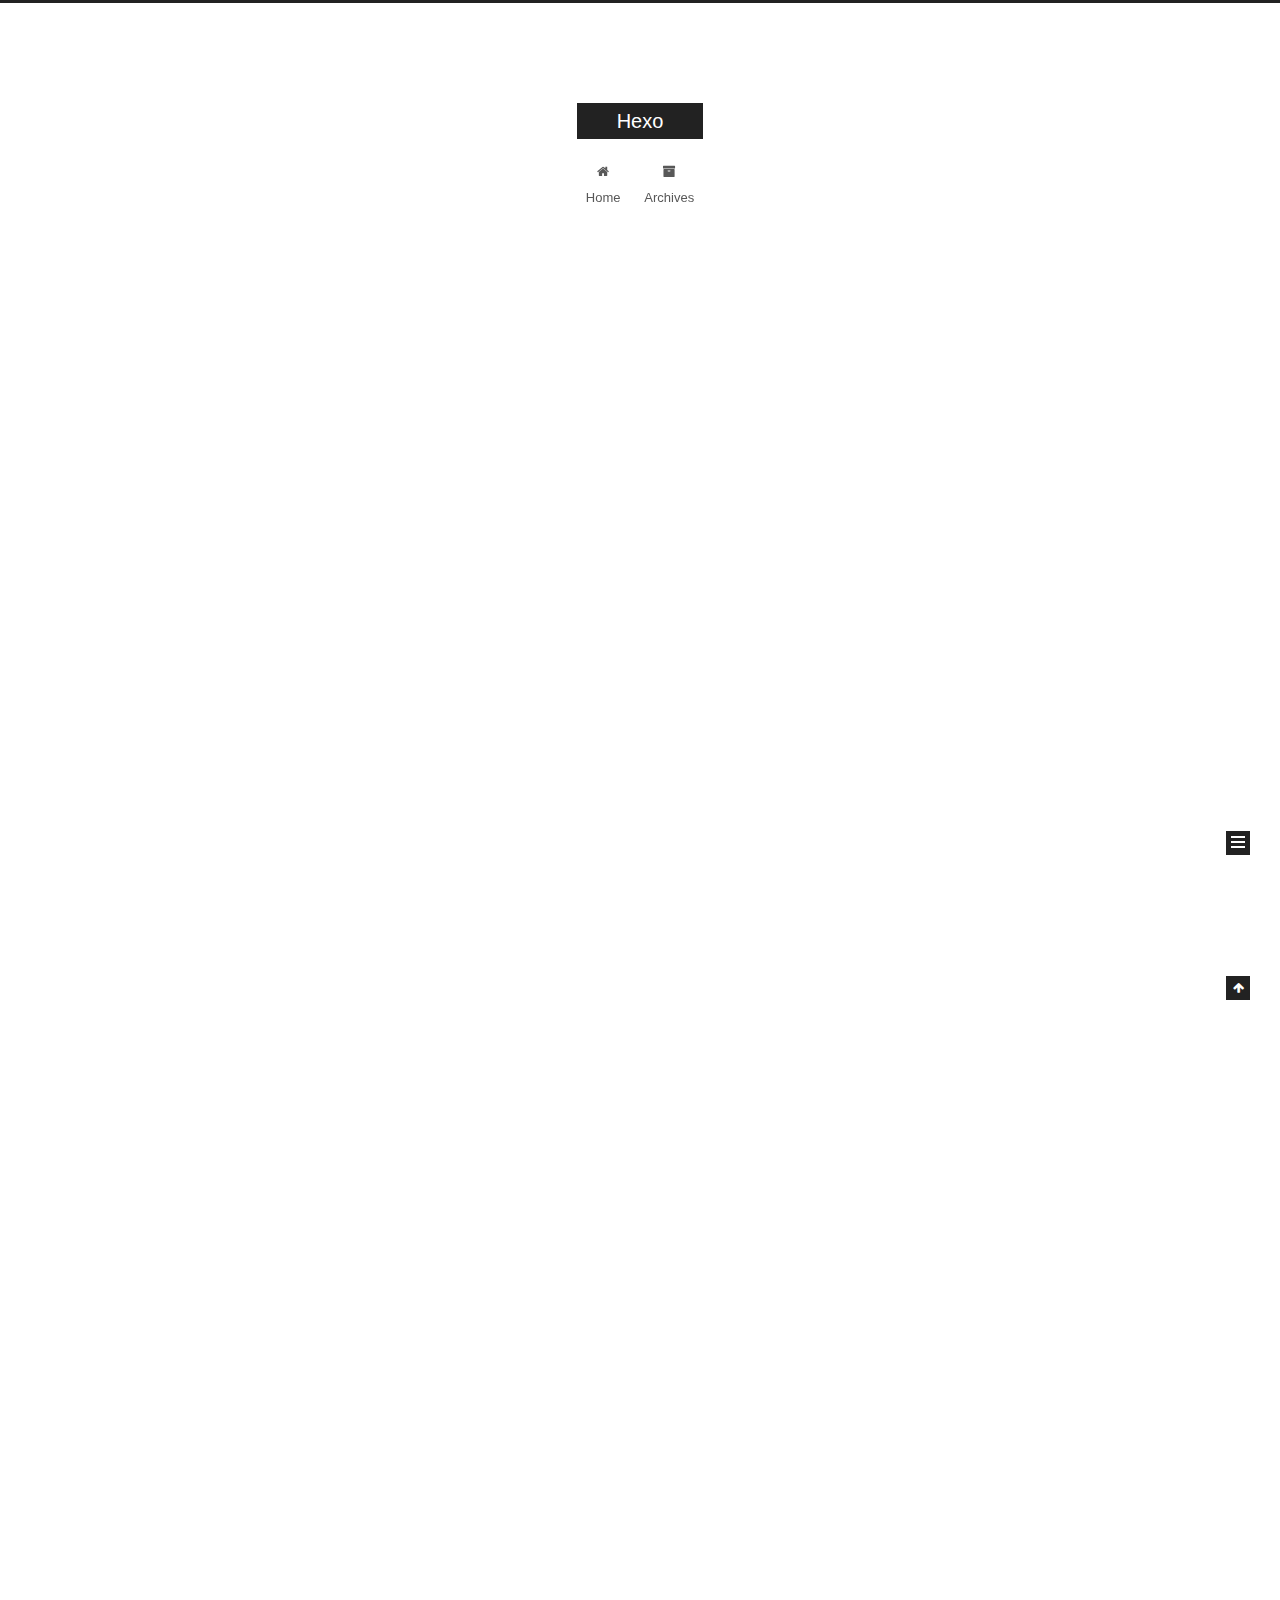
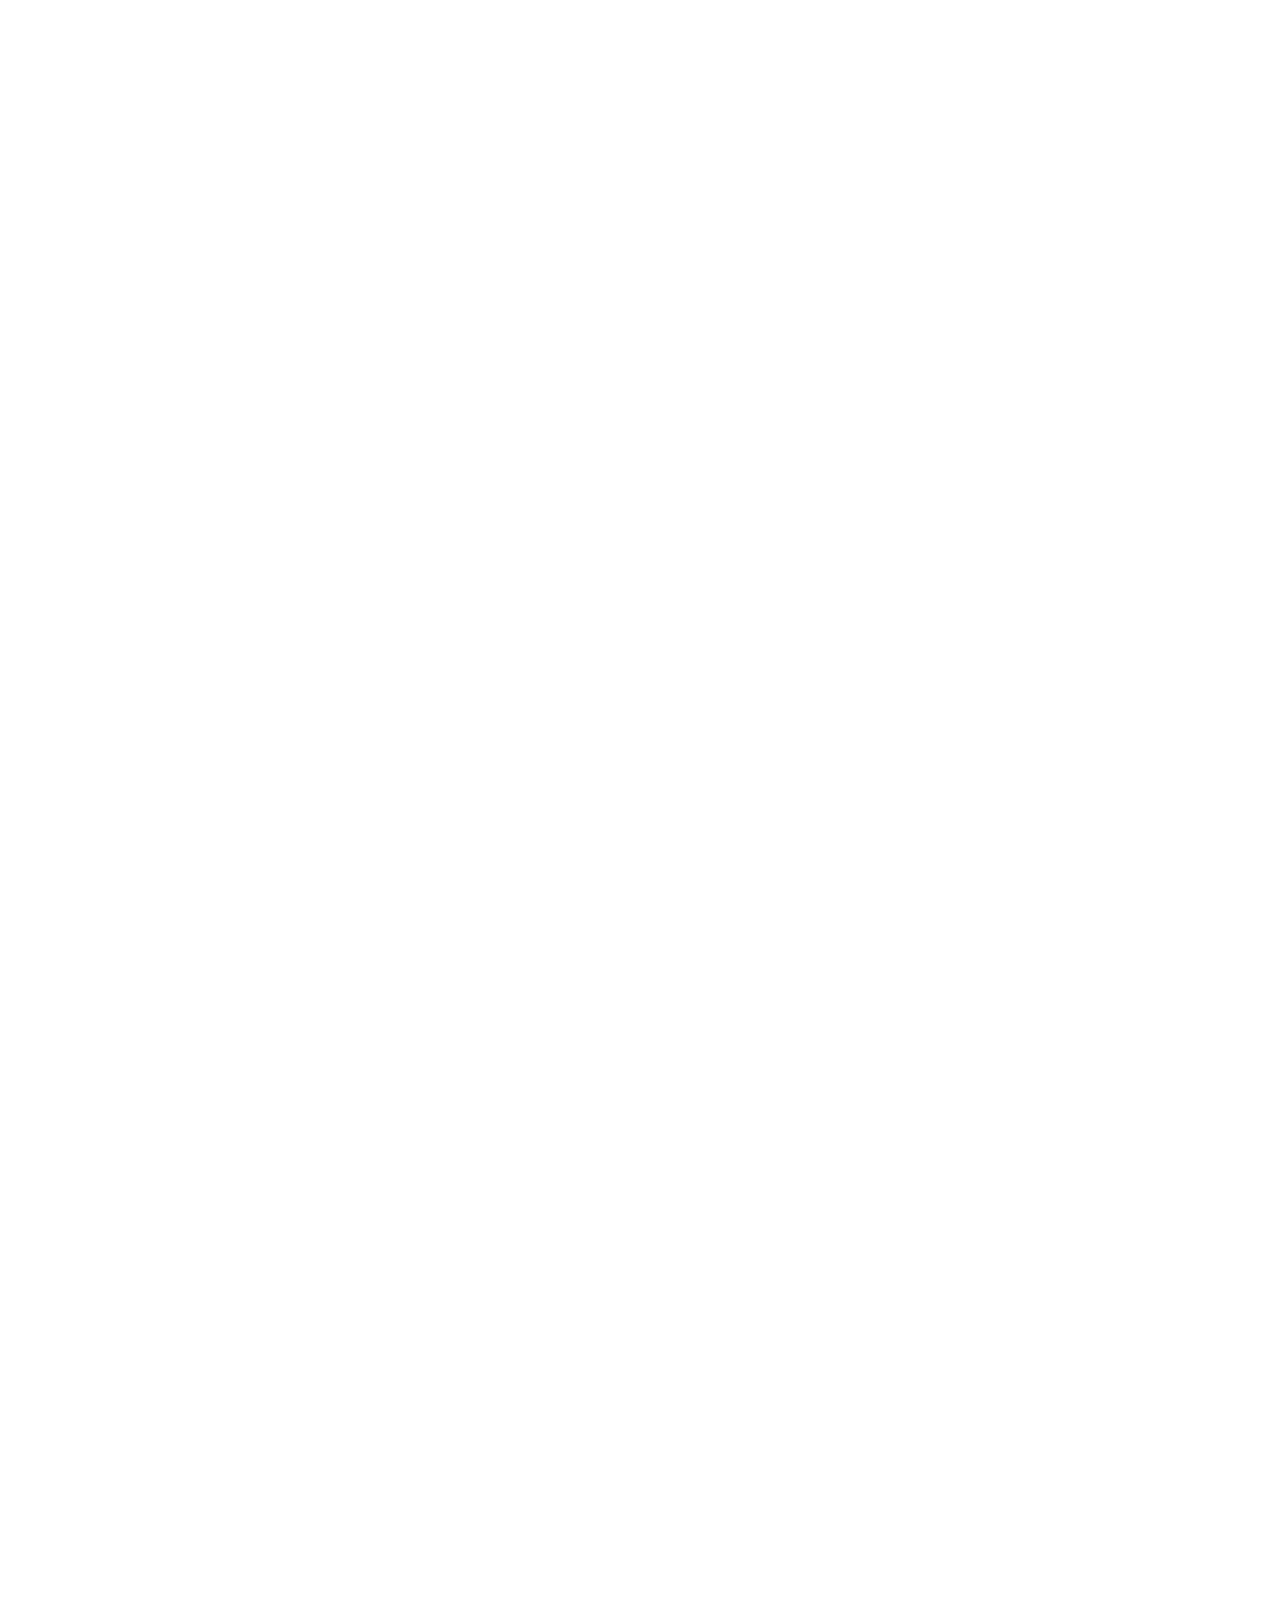
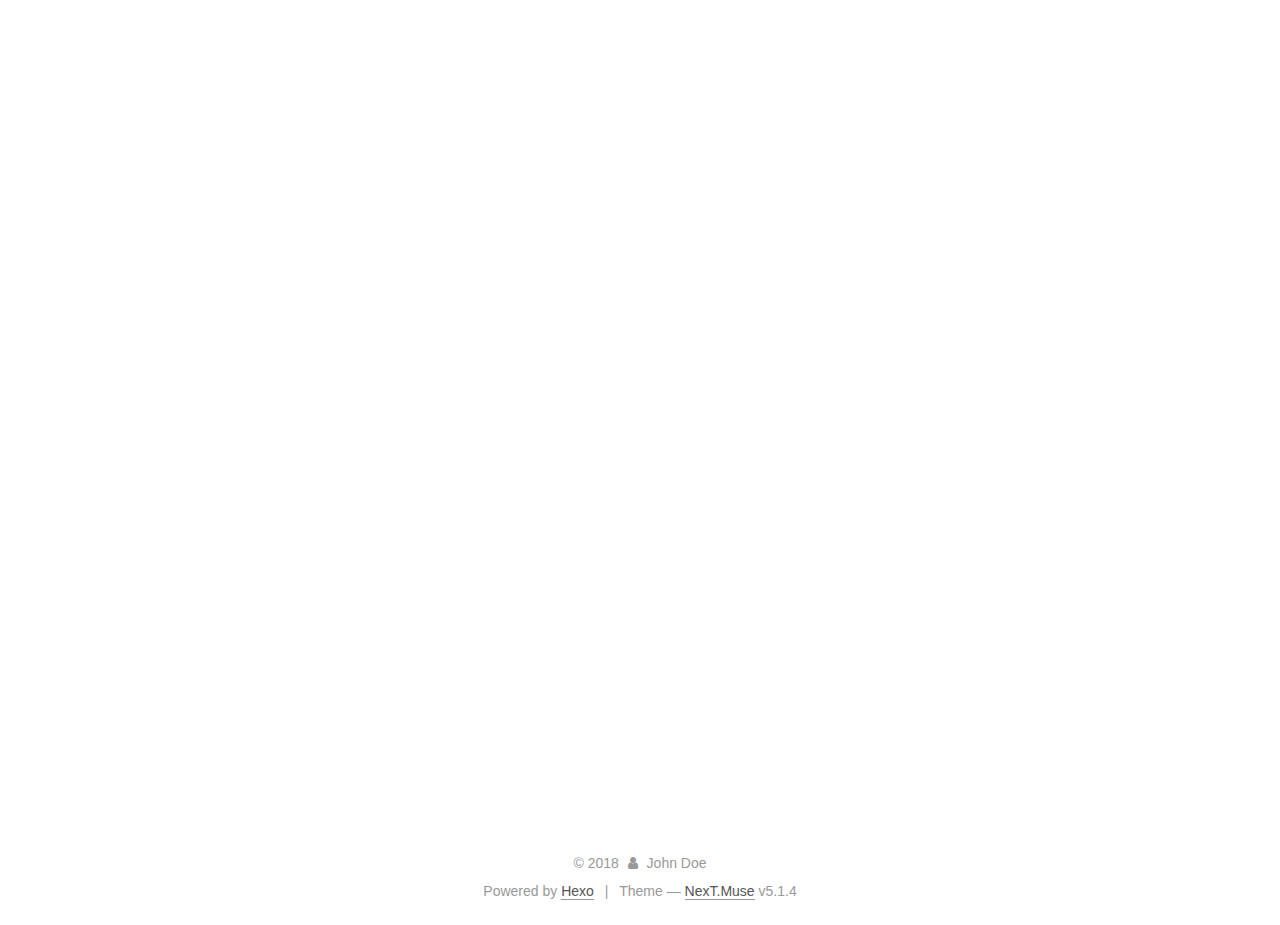
==== index.html @ 569f3f12 "Site updated: 2018-09-17 16:01:53" ====
<!DOCTYPE html>



  


<html class="theme-next muse use-motion" lang="">
<head>
  <meta charset="UTF-8"/>
<meta http-equiv="X-UA-Compatible" content="IE=edge" />
<meta name="viewport" content="width=device-width, initial-scale=1, maximum-scale=1"/>
<meta name="theme-color" content="#222">









<meta http-equiv="Cache-Control" content="no-transform" />
<meta http-equiv="Cache-Control" content="no-siteapp" />
















  
  
  <link href="/lib/fancybox/source/jquery.fancybox.css?v=2.1.5" rel="stylesheet" type="text/css" />







<link href="/lib/font-awesome/css/font-awesome.min.css?v=4.6.2" rel="stylesheet" type="text/css" />

<link href="/css/main.css?v=5.1.4" rel="stylesheet" type="text/css" />


  <link rel="apple-touch-icon" sizes="180x180" href="/images/apple-touch-icon-next.png?v=5.1.4">


  <link rel="icon" type="image/png" sizes="32x32" href="/images/favicon-32x32-next.png?v=5.1.4">


  <link rel="icon" type="image/png" sizes="16x16" href="/images/favicon-16x16-next.png?v=5.1.4">


  <link rel="mask-icon" href="/images/logo.svg?v=5.1.4" color="#222">





  <meta name="keywords" content="Hexo, NexT" />










<meta property="og:type" content="website">
<meta property="og:title" content="Hexo">
<meta property="og:url" content="http://yoursite.com/index.html">
<meta property="og:site_name" content="Hexo">
<meta property="og:locale" content="default">
<meta name="twitter:card" content="summary">
<meta name="twitter:title" content="Hexo">



<script type="text/javascript" id="hexo.configurations">
  var NexT = window.NexT || {};
  var CONFIG = {
    root: '/',
    scheme: 'Muse',
    version: '5.1.4',
    sidebar: {"position":"left","display":"post","offset":12,"b2t":false,"scrollpercent":false,"onmobile":false},
    fancybox: true,
    tabs: true,
    motion: {"enable":true,"async":false,"transition":{"post_block":"fadeIn","post_header":"slideDownIn","post_body":"slideDownIn","coll_header":"slideLeftIn","sidebar":"slideUpIn"}},
    duoshuo: {
      userId: '0',
      author: 'Author'
    },
    algolia: {
      applicationID: '',
      apiKey: '',
      indexName: '',
      hits: {"per_page":10},
      labels: {"input_placeholder":"Search for Posts","hits_empty":"We didn't find any results for the search: ${query}","hits_stats":"${hits} results found in ${time} ms"}
    }
  };
</script>



  <link rel="canonical" href="http://yoursite.com/"/>





  <title>Hexo</title>
  








</head>

<body itemscope itemtype="http://schema.org/WebPage" lang="default">

  
  
    
  

  <div class="container sidebar-position-left 
  page-home">
    <div class="headband"></div>

    <header id="header" class="header" itemscope itemtype="http://schema.org/WPHeader">
      <div class="header-inner"><div class="site-brand-wrapper">
  <div class="site-meta ">
    

    <div class="custom-logo-site-title">
      <a href="/"  class="brand" rel="start">
        <span class="logo-line-before"><i></i></span>
        <span class="site-title">Hexo</span>
        <span class="logo-line-after"><i></i></span>
      </a>
    </div>
      
        <p class="site-subtitle"></p>
      
  </div>

  <div class="site-nav-toggle">
    <button>
      <span class="btn-bar"></span>
      <span class="btn-bar"></span>
      <span class="btn-bar"></span>
    </button>
  </div>
</div>

<nav class="site-nav">
  

  
    <ul id="menu" class="menu">
      
        
        <li class="menu-item menu-item-home">
          <a href="/" rel="section">
            
              <i class="menu-item-icon fa fa-fw fa-home"></i> <br />
            
            Home
          </a>
        </li>
      
        
        <li class="menu-item menu-item-archives">
          <a href="/archives/" rel="section">
            
              <i class="menu-item-icon fa fa-fw fa-archive"></i> <br />
            
            Archives
          </a>
        </li>
      

      
    </ul>
  

  
</nav>



 </div>
    </header>

    <main id="main" class="main">
      <div class="main-inner">
        <div class="content-wrap">
          <div id="content" class="content">
            
  <section id="posts" class="posts-expand">
    
      

  

  
  
  

  <article class="post post-type-normal" itemscope itemtype="http://schema.org/Article">
  
  
  
  <div class="post-block">
    <link itemprop="mainEntityOfPage" href="http://yoursite.com/2018/09/17/git的使用/">

    <span hidden itemprop="author" itemscope itemtype="http://schema.org/Person">
      <meta itemprop="name" content="John Doe">
      <meta itemprop="description" content="">
      <meta itemprop="image" content="/images/avatar.gif">
    </span>

    <span hidden itemprop="publisher" itemscope itemtype="http://schema.org/Organization">
      <meta itemprop="name" content="Hexo">
    </span>

    
      <header class="post-header">

        
        
          <h1 class="post-title" itemprop="name headline">
                
                <a class="post-title-link" href="/2018/09/17/git的使用/" itemprop="url">Untitled</a></h1>
        

        <div class="post-meta">
          <span class="post-time">
            
              <span class="post-meta-item-icon">
                <i class="fa fa-calendar-o"></i>
              </span>
              
                <span class="post-meta-item-text">Posted on</span>
              
              <time title="Post created" itemprop="dateCreated datePublished" datetime="2018-09-17T15:52:32+08:00">
                2018-09-17
              </time>
            

            

            
          </span>

          

          
            
          

          
          

          

          

          

        </div>
      </header>
    

    
    
    
    <div class="post-body" itemprop="articleBody">

      
      

      
        
          
            <h3 id="git上传本地文件到github起步"><a href="#git上传本地文件到github起步" class="headerlink" title="git上传本地文件到github起步"></a><strong>git上传本地文件到github起步</strong></h3><h4 id="1、个人信息配置"><a href="#1、个人信息配置" class="headerlink" title="1、个人信息配置"></a><strong>1、个人信息配置</strong></h4><p>打开Git bash输入以下命令（用户和邮箱为你的github注册的账号和邮箱）</p>
<p>git config –global user.name “Felix”</p>
<p>git config –global user.email “112<em>**</em>321qq.com”</p>
<h4 id="2、设置SSH-key"><a href="#2、设置SSH-key" class="headerlink" title="2、设置SSH key"></a><strong>2、设置SSH key</strong></h4><p>首先检查是否已经生成密钥输入：</p>
<p>~/.ssh</p>
<p>如果有则输入ls后会有三个文件生成：</p>
<p>id_rsa</p>
<p>id_rsa.pub</p>
<p>known_hosts</p>
<p>如果没有则通过：</p>
<p>ssh-keygen -t rsa -C “112<em>**</em>321qq.com”</p>
<p>生成，生成过程中一路按3次回车键就好了。（默认路径，默认没有密码登录） </p>
<p> 生成成功后，去对应目录C:\Users\lsmil.ssh里（lsmil为电脑用户名，每个人不同）用记事本打开id_rsa.pub，得到ssh key公钥。 </p>
<h4 id="3、为github账号配置ssh-key"><a href="#3、为github账号配置ssh-key" class="headerlink" title="3、为github账号配置ssh key"></a><strong>3、为github账号配置ssh key</strong></h4><p>切换到github，展开个人头像的小三角，点击settings，然后打开SSH and GPG keys菜单， 点击New SSH key，在Title中填上标题（最好跟本地仓库保持一致），在key栏中输入刚才记事本打开的文件内容，点击Add SSH key。</p>
<h4 id="4、上传本地文件到github"><a href="#4、上传本地文件到github" class="headerlink" title="4、上传本地文件到github"></a><strong>4、上传本地文件到github</strong></h4><p>4.1创建本地仓库repository</p>
<p>4.2把要上传的文件放在该仓库文件夹下</p>
<p>4.3在Git Bash中进入本地仓库文件夹repository，执行命令</p>
<p>git init</p>
<p>初始化成功后你会发现多了一个隐藏的文件夹.git（隐藏的文件夹）</p>
<p>4.4执行指令：git add .</p>
<p>将所有文件添加到仓库</p>
<p>4.5执行指令：git commit -m “备注”</p>
<p>4.6关联github仓库</p>
<p>4.6.1到github repository仓库复制地址</p>
<p>4.6.2执行指令：git remote add origin <a href="https://github.com/lsmilesmile/repository.git" target="_blank" rel="noopener">https://github.com/lsmilesmile/repository.git</a></p>
<p>4.6.3可以通过如下命令进行代码合并</p>
<p>git pull –rebase origin master</p>
<p>4.6.4执行上面代码后看到本地代码库中多了README.md文件</p>
<p>4.6.5上床本地代码</p>
<p>git push -u origin master</p>
<p><strong>ok - 可以看到我们的文件已经上传到github上了</strong></p>
<h3 id="更新文件到github"><a href="#更新文件到github" class="headerlink" title="更新文件到github"></a>更新文件到github</h3><p>1.输入指令：git add 文件名称或者 git add.</p>
<p>2.输入指令：git commit -m “这是注释内容”</p>
<p>3.这一步从本地仓库或本地分支获取并集成(整合)，输入指令：git pull origin master</p>
<p>4.如果过程中出现‘please enter a commit message…’,首先按下esc退出键然后输入 ：wq即可</p>
<p>5.输入指令：git push -u origin master</p>
<h3 id="在命令行删除远程仓库的文件（夹）-useless"><a href="#在命令行删除远程仓库的文件（夹）-useless" class="headerlink" title="在命令行删除远程仓库的文件（夹） - useless"></a>在命令行删除远程仓库的文件（夹） - useless</h3><p><strong>一定要注意，删除文件夹要使用-r 参数</strong></p>
<figure class="highlight plain"><table><tr><td class="gutter"><pre><span class="line">1</span><br><span class="line">2</span><br><span class="line">3</span><br></pre></td><td class="code"><pre><span class="line">git rm --cached -r useless</span><br><span class="line">git commit -m &quot;remove directory from remote repository&quot;</span><br><span class="line">git push</span><br></pre></td></tr></table></figure>
<h3 id="撤销add添加的文件"><a href="#撤销add添加的文件" class="headerlink" title="撤销add添加的文件"></a>撤销add添加的文件</h3><figure class="highlight plain"><table><tr><td class="gutter"><pre><span class="line">1</span><br><span class="line">2</span><br><span class="line">3</span><br></pre></td><td class="code"><pre><span class="line">git status  # 先看一下add中的文件</span><br><span class="line">git reset HEAD  # 如果后面什么都不跟的话，就是上一次add里面的全部撤销</span><br><span class="line">git reset HEAD filename  # 撤销某个文件</span><br></pre></td></tr></table></figure>

          
        
      
    </div>
    
    
    

    

    

    

    <footer class="post-footer">
      

      

      

      
      
        <div class="post-eof"></div>
      
    </footer>
  </div>
  
  
  
  </article>


    
      

  

  
  
  

  <article class="post post-type-normal" itemscope itemtype="http://schema.org/Article">
  
  
  
  <div class="post-block">
    <link itemprop="mainEntityOfPage" href="http://yoursite.com/2018/09/11/hello-world/">

    <span hidden itemprop="author" itemscope itemtype="http://schema.org/Person">
      <meta itemprop="name" content="John Doe">
      <meta itemprop="description" content="">
      <meta itemprop="image" content="/images/avatar.gif">
    </span>

    <span hidden itemprop="publisher" itemscope itemtype="http://schema.org/Organization">
      <meta itemprop="name" content="Hexo">
    </span>

    
      <header class="post-header">

        
        
          <h1 class="post-title" itemprop="name headline">
                
                <a class="post-title-link" href="/2018/09/11/hello-world/" itemprop="url">Hello World</a></h1>
        

        <div class="post-meta">
          <span class="post-time">
            
              <span class="post-meta-item-icon">
                <i class="fa fa-calendar-o"></i>
              </span>
              
                <span class="post-meta-item-text">Posted on</span>
              
              <time title="Post created" itemprop="dateCreated datePublished" datetime="2018-09-11T17:03:14+08:00">
                2018-09-11
              </time>
            

            

            
          </span>

          

          
            
          

          
          

          

          

          

        </div>
      </header>
    

    
    
    
    <div class="post-body" itemprop="articleBody">

      
      

      
        
          
            <p>Welcome to <a href="https://hexo.io/" target="_blank" rel="noopener">Hexo</a>! This is your very first post. Check <a href="https://hexo.io/docs/" target="_blank" rel="noopener">documentation</a> for more info. If you get any problems when using Hexo, you can find the answer in <a href="https://hexo.io/docs/troubleshooting.html" target="_blank" rel="noopener">troubleshooting</a> or you can ask me on <a href="https://github.com/hexojs/hexo/issues" target="_blank" rel="noopener">GitHub</a>.</p>
<h2 id="Quick-Start"><a href="#Quick-Start" class="headerlink" title="Quick Start"></a>Quick Start</h2><h3 id="Create-a-new-post"><a href="#Create-a-new-post" class="headerlink" title="Create a new post"></a>Create a new post</h3><figure class="highlight bash"><table><tr><td class="gutter"><pre><span class="line">1</span><br></pre></td><td class="code"><pre><span class="line">$ hexo new <span class="string">"My New Post"</span></span><br></pre></td></tr></table></figure>
<p>More info: <a href="https://hexo.io/docs/writing.html" target="_blank" rel="noopener">Writing</a></p>
<h3 id="Run-server"><a href="#Run-server" class="headerlink" title="Run server"></a>Run server</h3><figure class="highlight bash"><table><tr><td class="gutter"><pre><span class="line">1</span><br></pre></td><td class="code"><pre><span class="line">$ hexo server</span><br></pre></td></tr></table></figure>
<p>More info: <a href="https://hexo.io/docs/server.html" target="_blank" rel="noopener">Server</a></p>
<h3 id="Generate-static-files"><a href="#Generate-static-files" class="headerlink" title="Generate static files"></a>Generate static files</h3><figure class="highlight bash"><table><tr><td class="gutter"><pre><span class="line">1</span><br></pre></td><td class="code"><pre><span class="line">$ hexo generate</span><br></pre></td></tr></table></figure>
<p>More info: <a href="https://hexo.io/docs/generating.html" target="_blank" rel="noopener">Generating</a></p>
<h3 id="Deploy-to-remote-sites"><a href="#Deploy-to-remote-sites" class="headerlink" title="Deploy to remote sites"></a>Deploy to remote sites</h3><figure class="highlight bash"><table><tr><td class="gutter"><pre><span class="line">1</span><br></pre></td><td class="code"><pre><span class="line">$ hexo deploy</span><br></pre></td></tr></table></figure>
<p>More info: <a href="https://hexo.io/docs/deployment.html" target="_blank" rel="noopener">Deployment</a></p>

          
        
      
    </div>
    
    
    

    

    

    

    <footer class="post-footer">
      

      

      

      
      
        <div class="post-eof"></div>
      
    </footer>
  </div>
  
  
  
  </article>


    
  </section>

  


          </div>
          


          

        </div>
        
          
  
  <div class="sidebar-toggle">
    <div class="sidebar-toggle-line-wrap">
      <span class="sidebar-toggle-line sidebar-toggle-line-first"></span>
      <span class="sidebar-toggle-line sidebar-toggle-line-middle"></span>
      <span class="sidebar-toggle-line sidebar-toggle-line-last"></span>
    </div>
  </div>

  <aside id="sidebar" class="sidebar">
    
    <div class="sidebar-inner">

      

      

      <section class="site-overview-wrap sidebar-panel sidebar-panel-active">
        <div class="site-overview">
          <div class="site-author motion-element" itemprop="author" itemscope itemtype="http://schema.org/Person">
            
              <p class="site-author-name" itemprop="name">John Doe</p>
              <p class="site-description motion-element" itemprop="description"></p>
          </div>

          <nav class="site-state motion-element">

            
              <div class="site-state-item site-state-posts">
              
                <a href="/archives/">
              
                  <span class="site-state-item-count">2</span>
                  <span class="site-state-item-name">posts</span>
                </a>
              </div>
            

            

            

          </nav>

          

          

          
          

          
          

          

        </div>
      </section>

      

      

    </div>
  </aside>


        
      </div>
    </main>

    <footer id="footer" class="footer">
      <div class="footer-inner">
        <div class="copyright">&copy; <span itemprop="copyrightYear">2018</span>
  <span class="with-love">
    <i class="fa fa-user"></i>
  </span>
  <span class="author" itemprop="copyrightHolder">John Doe</span>

  
</div>


  <div class="powered-by">Powered by <a class="theme-link" target="_blank" href="https://hexo.io">Hexo</a></div>



  <span class="post-meta-divider">|</span>



  <div class="theme-info">Theme &mdash; <a class="theme-link" target="_blank" href="https://github.com/iissnan/hexo-theme-next">NexT.Muse</a> v5.1.4</div>




        







        
      </div>
    </footer>

    
      <div class="back-to-top">
        <i class="fa fa-arrow-up"></i>
        
      </div>
    

    

  </div>

  

<script type="text/javascript">
  if (Object.prototype.toString.call(window.Promise) !== '[object Function]') {
    window.Promise = null;
  }
</script>









  












  
  
    <script type="text/javascript" src="/lib/jquery/index.js?v=2.1.3"></script>
  

  
  
    <script type="text/javascript" src="/lib/fastclick/lib/fastclick.min.js?v=1.0.6"></script>
  

  
  
    <script type="text/javascript" src="/lib/jquery_lazyload/jquery.lazyload.js?v=1.9.7"></script>
  

  
  
    <script type="text/javascript" src="/lib/velocity/velocity.min.js?v=1.2.1"></script>
  

  
  
    <script type="text/javascript" src="/lib/velocity/velocity.ui.min.js?v=1.2.1"></script>
  

  
  
    <script type="text/javascript" src="/lib/fancybox/source/jquery.fancybox.pack.js?v=2.1.5"></script>
  


  


  <script type="text/javascript" src="/js/src/utils.js?v=5.1.4"></script>

  <script type="text/javascript" src="/js/src/motion.js?v=5.1.4"></script>



  
  

  

  


  <script type="text/javascript" src="/js/src/bootstrap.js?v=5.1.4"></script>



  


  




	





  





  












  





  

  

  

  
  

  

  

  

</body>
</html>
---- css/main.css ----
/* normalize.css v3.0.2 | MIT License | git.io/normalize */
html {
  font-family: sans-serif; /* 1 */
  -ms-text-size-adjust: 100%; /* 2 */
  -webkit-text-size-adjust: 100%; /* 2 */
}
body {
  margin: 0;
}
article,
aside,
details,
figcaption,
figure,
footer,
header,
hgroup,
main,
menu,
nav,
section,
summary {
  display: block;
}
audio,
canvas,
progress,
video {
  display: inline-block; /* 1 */
  vertical-align: baseline; /* 2 */
}
audio:not([controls]) {
  display: none;
  height: 0;
}
[hidden],
template {
  display: none;
}
a {
  background-color: transparent;
}
a:active,
a:hover {
  outline: 0;
}
abbr[title] {
  border-bottom: 1px dotted;
}
b,
strong {
  font-weight: bold;
}
dfn {
  font-style: italic;
}
h1 {
  font-size: 2em;
  margin: 0.67em 0;
}
mark {
  background: #ff0;
  color: #000;
}
small {
  font-size: 80%;
}
sub,
sup {
  font-size: 75%;
  line-height: 0;
  position: relative;
  vertical-align: baseline;
}
sup {
  top: -0.5em;
}
sub {
  bottom: -0.25em;
}
img {
  border: 0;
}
svg:not(:root) {
  overflow: hidden;
}
figure {
  margin: 1em 40px;
}
hr {
  -moz-box-sizing: content-box;
  box-sizing: content-box;
  height: 0;
}
pre {
  overflow: auto;
}
code,
kbd,
pre,
samp {
  font-family: monospace, monospace;
  font-size: 1em;
}
button,
input,
optgroup,
select,
textarea {
  color: inherit; /* 1 */
  font: inherit; /* 2 */
  margin: 0; /* 3 */
}
button {
  overflow: visible;
}
button,
select {
  text-transform: none;
}
button,
html input[type="button"],
input[type="reset"],
input[type="submit"] {
  -webkit-appearance: button; /* 2 */
  cursor: pointer; /* 3 */
}
button[disabled],
html input[disabled] {
  cursor: default;
}
button::-moz-focus-inner,
input::-moz-focus-inner {
  border: 0;
  padding: 0;
}
input {
  line-height: normal;
}
input[type="checkbox"],
input[type="radio"] {
  box-sizing: border-box; /* 1 */
  padding: 0; /* 2 */
}
input[type="number"]::-webkit-inner-spin-button,
input[type="number"]::-webkit-outer-spin-button {
  height: auto;
}
input[type="search"] {
  -webkit-appearance: textfield; /* 1 */
  -moz-box-sizing: content-box;
  -webkit-box-sizing: content-box; /* 2 */
  box-sizing: content-box;
}
input[type="search"]::-webkit-search-cancel-button,
input[type="search"]::-webkit-search-decoration {
  -webkit-appearance: none;
}
fieldset {
  border: 1px solid #c0c0c0;
  margin: 0 2px;
  padding: 0.35em 0.625em 0.75em;
}
legend {
  border: 0; /* 1 */
  padding: 0; /* 2 */
}
textarea {
  overflow: auto;
}
optgroup {
  font-weight: bold;
}
table {
  border-collapse: collapse;
  border-spacing: 0;
}
td,
th {
  padding: 0;
}
::selection {
  background: #262a30;
  color: #fff;
}
body {
  position: relative;
  font-family: 'Lato', "PingFang SC", "Microsoft YaHei", sans-serif;
  font-size: 14px;
  line-height: 2;
  color: #555;
  background: #fff;
}
@media (max-width: 767px) {
  body {
    padding-right: 0 !important;
  }
}
@media (min-width: 768px) and (max-width: 991px) {
  body {
    padding-right: 0 !important;
  }
}
@media (min-width: 1600px) {
  body {
    font-size: 16px;
  }
}
h1,
h2,
h3,
h4,
h5,
h6 {
  margin: 0;
  padding: 0;
  font-weight: bold;
  line-height: 1.5;
  font-family: 'Lato', "PingFang SC", "Microsoft YaHei", sans-serif;
}
h2,
h3,
h4,
h5,
h6 {
  margin: 20px 0 15px;
}
h1 {
  font-size: 22px;
}
@media (max-width: 767px) {
  h1 {
    font-size: 18px;
  }
}
h2 {
  font-size: 20px;
}
@media (max-width: 767px) {
  h2 {
    font-size: 16px;
  }
}
h3 {
  font-size: 18px;
}
@media (max-width: 767px) {
  h3 {
    font-size: 14px;
  }
}
h4 {
  font-size: 16px;
}
@media (max-width: 767px) {
  h4 {
    font-size: 12px;
  }
}
h5 {
  font-size: 14px;
}
@media (max-width: 767px) {
  h5 {
    font-size: 10px;
  }
}
h6 {
  font-size: 12px;
}
@media (max-width: 767px) {
  h6 {
    font-size: 8px;
  }
}
p {
  margin: 0 0 20px 0;
}
a {
  color: #555;
  text-decoration: none;
  outline: none;
  border-bottom: 1px solid #999;
  word-wrap: break-word;
}
a:hover {
  color: #222;
  border-bottom-color: #222;
}
blockquote {
  margin: 0;
  padding: 0;
}
img {
  display: block;
  margin: auto;
  max-width: 100%;
  height: auto;
}
hr {
  margin: 40px 0;
  height: 3px;
  border: none;
  background-color: #ddd;
  background-image: repeating-linear-gradient(-45deg, #fff, #fff 4px, transparent 4px, transparent 8px);
}
blockquote {
  padding: 0 15px;
  color: #666;
  border-left: 4px solid #ddd;
}
blockquote cite::before {
  content: "-";
  padding: 0 5px;
}
dt {
  font-weight: 700;
}
dd {
  margin: 0;
  padding: 0;
}
kbd {
  border: 1px solid #ccc;
  border-radius: 0.2em;
  box-shadow: 0.1em 0.1em 0.2em rgba(0,0,0,0.1);
  background-color: #f9f9f9;
  font-family: inherit;
  background-image: -webkit-linear-gradient(top, #eee, #fff, #eee);
  padding: 0.1em 0.3em;
  white-space: nowrap;
}
.text-left {
  text-align: left;
}
.text-center {
  text-align: center;
}
.text-right {
  text-align: right;
}
.text-justify {
  text-align: justify;
}
.text-nowrap {
  white-space: nowrap;
}
.text-lowercase {
  text-transform: lowercase;
}
.text-uppercase {
  text-transform: uppercase;
}
.text-capitalize {
  text-transform: capitalize;
}
.center-block {
  display: block;
  margin-left: auto;
  margin-right: auto;
}
.clearfix:before,
.clearfix:after {
  content: " ";
  display: table;
}
.clearfix:after {
  clear: both;
}
.pullquote {
  width: 45%;
}
.pullquote.left {
  float: left;
  margin-left: 5px;
  margin-right: 10px;
}
.pullquote.right {
  float: right;
  margin-left: 10px;
  margin-right: 5px;
}
.affix.affix.affix {
  position: fixed;
}
.translation {
  margin-top: -20px;
  font-size: 14px;
  color: #999;
}
.scrollbar-measure {
  width: 100px;
  height: 100px;
  overflow: scroll;
  position: absolute;
  top: -9999px;
}
.use-motion .motion-element {
  opacity: 0;
}
table {
  margin: 20px 0;
  width: 100%;
  border-collapse: collapse;
  border-spacing: 0;
  border: 1px solid #ddd;
  font-size: 14px;
  table-layout: fixed;
  word-wrap: break-all;
}
table>tbody>tr:nth-of-type(odd) {
  background-color: #f9f9f9;
}
table>tbody>tr:hover {
  background-color: #f5f5f5;
}
caption,
th,
td {
  padding: 8px;
  text-align: left;
  vertical-align: middle;
  font-weight: normal;
}
th,
td {
  border-bottom: 3px solid #ddd;
  border-right: 1px solid #eee;
}
th {
  padding-bottom: 10px;
  font-weight: 700;
}
td {
  border-bottom-width: 1px;
}
html,
body {
  height: 100%;
}
.container {
  position: relative;
  min-height: 100%;
}
.header-inner {
  margin: 0 auto;
  padding: 100px 0 70px;
  width: 700px;
}
@media (min-width: 1600px) {
  .container .header-inner {
    width: 900px;
  }
}
.main {
  padding-bottom: 150px;
}
.main-inner {
  margin: 0 auto;
  width: 700px;
}
@media (min-width: 1600px) {
  .container .main-inner {
    width: 900px;
  }
}
.footer {
  position: absolute;
  left: 0;
  bottom: 0;
  width: 100%;
  min-height: 50px;
}
.footer-inner {
  box-sizing: border-box;
  margin: 20px auto;
  width: 700px;
}
@media (min-width: 1600px) {
  .container .footer-inner {
    width: 900px;
  }
}
pre,
.highlight {
  overflow: auto;
  margin: 20px 0;
  padding: 0;
  font-size: 13px;
  color: #4d4d4c;
  background: #f7f7f7;
  line-height: 1.6;
}
pre,
code {
  font-family: consolas, Menlo, "PingFang SC", "Microsoft YaHei", monospace;
}
code {
  padding: 2px 4px;
  word-wrap: break-word;
  color: #555;
  background: #eee;
  border-radius: 3px;
  font-size: 13px;
}
pre {
  padding: 10px;
}
pre code {
  padding: 0;
  color: #4d4d4c;
  background: none;
  text-shadow: none;
}
.highlight {
  border-radius: 1px;
}
.highlight pre {
  border: none;
  margin: 0;
  padding: 10px 0;
}
.highlight table {
  margin: 0;
  width: auto;
  border: none;
}
.highlight td {
  border: none;
  padding: 0;
}
.highlight figcaption {
  font-size: 1em;
  color: #4d4d4c;
  line-height: 1em;
  margin-bottom: 1em;
}
.highlight figcaption:before,
.highlight figcaption:after {
  content: " ";
  display: table;
}
.highlight figcaption:after {
  clear: both;
}
.highlight figcaption a {
  float: right;
  color: #4d4d4c;
}
.highlight figcaption a:hover {
  border-bottom-color: #4d4d4c;
}
.highlight .gutter pre {
  padding-left: 10px;
  padding-right: 10px;
  color: #869194;
  text-align: right;
  background-color: #eff2f3;
}
.highlight .code pre {
  width: 100%;
  padding-left: 10px;
  padding-right: 10px;
  background-color: #f7f7f7;
}
.highlight .line {
  height: 20px;
}
.gutter {
  -webkit-user-select: none;
  -moz-user-select: none;
  -ms-user-select: none;
  user-select: none;
}
.gist table {
  width: auto;
}
.gist table td {
  border: none;
}
pre .deletion {
  background: #fdd;
}
pre .addition {
  background: #dfd;
}
pre .meta {
  color: #8959a8;
}
pre .comment {
  color: #8e908c;
}
pre .variable,
pre .attribute,
pre .tag,
pre .regexp,
pre .ruby .constant,
pre .xml .tag .title,
pre .xml .pi,
pre .xml .doctype,
pre .html .doctype,
pre .css .id,
pre .css .class,
pre .css .pseudo {
  color: #c82829;
}
pre .number,
pre .preprocessor,
pre .built_in,
pre .literal,
pre .params,
pre .constant,
pre .command {
  color: #f5871f;
}
pre .ruby .class .title,
pre .css .rules .attribute,
pre .string,
pre .value,
pre .inheritance,
pre .header,
pre .ruby .symbol,
pre .xml .cdata,
pre .special,
pre .number,
pre .formula {
  color: #718c00;
}
pre .title,
pre .css .hexcolor {
  color: #3e999f;
}
pre .function,
pre .python .decorator,
pre .python .title,
pre .ruby .function .title,
pre .ruby .title .keyword,
pre .perl .sub,
pre .javascript .title,
pre .coffeescript .title {
  color: #4271ae;
}
pre .keyword,
pre .javascript .function {
  color: #8959a8;
}
.full-image.full-image.full-image.full-image {
  border: none;
  max-width: 100%;
  width: auto;
  margin: 20px auto 25px;
}
@media (min-width: 992px) {
  .full-image.full-image.full-image.full-image {
    max-width: none;
    width: 110%;
    margin: 25px -5%;
  }
}
.blockquote-center,
.page-home .post-type-quote blockquote,
.page-post-detail .post-type-quote blockquote {
  position: relative;
  margin: 40px 0;
  padding: 0;
  border-left: none;
  text-align: center;
}
.blockquote-center::before,
.page-home .post-type-quote blockquote::before,
.page-post-detail .post-type-quote blockquote::before,
.blockquote-center::after,
.page-home .post-type-quote blockquote::after,
.page-post-detail .post-type-quote blockquote::after {
  position: absolute;
  content: ' ';
  display: block;
  width: 100%;
  height: 24px;
  opacity: 0.2;
  background-repeat: no-repeat;
  background-position: 0 -6px;
  background-size: 22px 22px;
}
.blockquote-center::before,
.page-home .post-type-quote blockquote::before,
.page-post-detail .post-type-quote blockquote::before {
  top: -20px;
  background-image: url("../images/quote-l.svg");
  border-top: 1px solid #ccc;
}
.blockquote-center::after,
.page-home .post-type-quote blockquote::after,
.page-post-detail .post-type-quote blockquote::after {
  bottom: -20px;
  background-image: url("../images/quote-r.svg");
  border-bottom: 1px solid #ccc;
  background-position: 100% 8px;
}
.blockquote-center p,
.page-home .post-type-quote blockquote p,
.page-post-detail .post-type-quote blockquote p,
.blockquote-center div,
.page-home .post-type-quote blockquote div,
.page-post-detail .post-type-quote blockquote div {
  text-align: center;
}
.post .post-body .group-picture img {
  box-sizing: border-box;
  padding: 0 3px;
  border: none;
}
.post .group-picture-row {
  overflow: hidden;
  margin-top: 6px;
}
.post .group-picture-row:first-child {
  margin-top: 0;
}
.post .group-picture-column {
  float: left;
}
.page-post-detail .post-body .group-picture-column {
  float: none;
  margin-top: 10px;
  width: auto !important;
}
.page-post-detail .post-body .group-picture-column img {
  margin: 0 auto;
}
.page-archive .group-picture-container {
  overflow: hidden;
}
.page-archive .group-picture-row {
  float: left;
}
.page-archive .group-picture-row:first-child {
  margin-top: 6px;
}
.page-archive .group-picture-column {
  max-width: 150px;
  max-height: 150px;
}
.post-body .note {
  position: relative;
  padding: 15px;
  margin-bottom: 20px;
  border: 1px solid #eee;
  border-left-width: 5px;
  border-radius: 3px;
}
.post-body .note h2,
.post-body .note h3,
.post-body .note h4,
.post-body .note h5,
.post-body .note h6 {
  margin-top: 0;
  margin-bottom: 0;
  border-bottom: initial;
  padding-top: 0 !important;
}
.post-body .note p:first-child,
.post-body .note ul:first-child,
.post-body .note ol:first-child,
.post-body .note table:first-child,
.post-body .note pre:first-child,
.post-body .note blockquote:first-child {
  margin-top: 0;
}
.post-body .note p:last-child,
.post-body .note ul:last-child,
.post-body .note ol:last-child,
.post-body .note table:last-child,
.post-body .note pre:last-child,
.post-body .note blockquote:last-child {
  margin-bottom: 0;
}
.post-body .note.default {
  border-left-color: #777;
}
.post-body .note.default h2,
.post-body .note.default h3,
.post-body .note.default h4,
.post-body .note.default h5,
.post-body .note.default h6 {
  color: #777;
}
.post-body .note.primary {
  border-left-color: #6f42c1;
}
.post-body .note.primary h2,
.post-body .note.primary h3,
.post-body .note.primary h4,
.post-body .note.primary h5,
.post-body .note.primary h6 {
  color: #6f42c1;
}
.post-body .note.info {
  border-left-color: #428bca;
}
.post-body .note.info h2,
.post-body .note.info h3,
.post-body .note.info h4,
.post-body .note.info h5,
.post-body .note.info h6 {
  color: #428bca;
}
.post-body .note.success {
  border-left-color: #5cb85c;
}
.post-body .note.success h2,
.post-body .note.success h3,
.post-body .note.success h4,
.post-body .note.success h5,
.post-body .note.success h6 {
  color: #5cb85c;
}
.post-body .note.warning {
  border-left-color: #f0ad4e;
}
.post-body .note.warning h2,
.post-body .note.warning h3,
.post-body .note.warning h4,
.post-body .note.warning h5,
.post-body .note.warning h6 {
  color: #f0ad4e;
}
.post-body .note.danger {
  border-left-color: #d9534f;
}
.post-body .note.danger h2,
.post-body .note.danger h3,
.post-body .note.danger h4,
.post-body .note.danger h5,
.post-body .note.danger h6 {
  color: #d9534f;
}
.post-body .label {
  display: inline;
  padding: 0 2px;
  white-space: nowrap;
}
.post-body .label.default {
  background-color: #f0f0f0;
}
.post-body .label.primary {
  background-color: #efe6f7;
}
.post-body .label.info {
  background-color: #e5f2f8;
}
.post-body .label.success {
  background-color: #e7f4e9;
}
.post-body .label.warning {
  background-color: #fcf6e1;
}
.post-body .label.danger {
  background-color: #fae8eb;
}
.post-body .tabs {
  position: relative;
  display: block;
  margin-bottom: 20px;
  padding-top: 10px;
}
.post-body .tabs ul.nav-tabs {
  margin: 0;
  padding: 0;
  display: flex;
  margin-bottom: -1px;
}
@media (max-width: 413px) {
  .post-body .tabs ul.nav-tabs {
    display: block;
    margin-bottom: 5px;
  }
}
.post-body .tabs ul.nav-tabs li.tab {
  list-style-type: none !important;
  margin: 0 0.25em 0 0;
  border-top: 3px solid transparent;
  border-left: 1px solid transparent;
  border-right: 1px solid transparent;
}
@media (max-width: 413px) {
  .post-body .tabs ul.nav-tabs li.tab {
    margin: initial;
    border-top: 1px solid transparent;
    border-left: 3px solid transparent;
    border-right: 1px solid transparent;
    border-bottom: 1px solid transparent;
  }
}
.post-body .tabs ul.nav-tabs li.tab a {
  outline: 0;
  border-bottom: initial;
  display: block;
  line-height: 1.8em;
  padding: 0.25em 0.75em;
  transition-duration: 0.2s;
  transition-timing-function: ease-out;
  transition-delay: 0s;
}
.post-body .tabs ul.nav-tabs li.tab a i {
  width: 1.285714285714286em;
}
.post-body .tabs ul.nav-tabs li.tab.active {
  border-top: 3px solid #fc6423;
  border-left: 1px solid #ddd;
  border-right: 1px solid #ddd;
  background-color: #fff;
}
@media (max-width: 413px) {
  .post-body .tabs ul.nav-tabs li.tab.active {
    border-top: 1px solid #ddd;
    border-left: 3px solid #fc6423;
    border-right: 1px solid #ddd;
    border-bottom: 1px solid #ddd;
  }
}
.post-body .tabs ul.nav-tabs li.tab.active a {
  cursor: default;
  color: #555;
}
.post-body .tabs .tab-content {
  background-color: #fff;
}
.post-body .tabs .tab-content .tab-pane {
  border: 1px solid #ddd;
  padding: 20px 20px 0 20px;
}
.post-body .tabs .tab-content .tab-pane:not(.active) {
  display: none !important;
}
.post-body .tabs .tab-content .tab-pane.active {
  display: block !important;
}
.btn {
  display: inline-block;
  padding: 0 20px;
  font-size: 14px;
  color: #fff;
  background: #222;
  border: 2px solid #222;
  text-decoration: none;
  border-radius: 0;
  transition-property: background-color;
  transition-duration: 0.2s;
  transition-timing-function: ease-in-out;
  transition-delay: 0s;
  line-height: 2;
}
.btn:hover {
  border-color: #222;
  color: #222;
  background: #fff;
}
.btn +.btn {
  margin: 0 0 8px 8px;
}
.btn .fa-fw {
  width: 1.285714285714286em;
  text-align: left;
}
.btn-bar {
  display: block;
  width: 22px;
  height: 2px;
  background: #555;
  border-radius: 1px;
}
.btn-bar+.btn-bar {
  margin-top: 4px;
}
.pagination {
  margin: 120px 0 40px;
  text-align: center;
  border-top: 1px solid #eee;
}
.page-number-basic,
.pagination .prev,
.pagination .next,
.pagination .page-number,
.pagination .space {
  display: inline-block;
  position: relative;
  top: -1px;
  margin: 0 10px;
  padding: 0 11px;
}
@media (max-width: 767px) {
  .page-number-basic,
  .pagination .prev,
  .pagination .next,
  .pagination .page-number,
  .pagination .space {
    margin: 0 5px;
  }
}
.pagination .prev,
.pagination .next,
.pagination .page-number {
  border-bottom: 0;
  border-top: 1px solid #eee;
  transition-property: border-color;
  transition-duration: 0.2s;
  transition-timing-function: ease-in-out;
  transition-delay: 0s;
}
.pagination .prev:hover,
.pagination .next:hover,
.pagination .page-number:hover {
  border-top-color: #222;
}
.pagination .space {
  padding: 0;
  margin: 0;
}
.pagination .prev {
  margin-left: 0;
}
.pagination .next {
  margin-right: 0;
}
.pagination .page-number.current {
  color: #fff;
  background: #ccc;
  border-top-color: #ccc;
}
@media (max-width: 767px) {
  .pagination {
    border-top: none;
  }
  .pagination .prev,
  .pagination .next,
  .pagination .page-number {
    margin-bottom: 10px;
    border-top: 0;
    border-bottom: 1px solid #eee;
    padding: 0 10px;
  }
  .pagination .prev:hover,
  .pagination .next:hover,
  .pagination .page-number:hover {
    border-bottom-color: #222;
  }
}
.comments {
  margin: 60px 20px 0;
}
.tag-cloud {
  text-align: center;
}
.tag-cloud a {
  display: inline-block;
  margin: 10px;
}
.back-to-top {
  box-sizing: border-box;
  position: fixed;
  bottom: -100px;
  right: 30px;
  z-index: 1050;
  padding: 0 6px;
  width: 24px;
  background: #222;
  font-size: 12px;
  opacity: 1;
  color: #fff;
  cursor: pointer;
  text-align: center;
  -webkit-transform: translateZ(0);
  transition-property: bottom;
  transition-duration: 0.2s;
  transition-timing-function: ease-in-out;
  transition-delay: 0s;
}
@media (min-width: 768px) and (max-width: 991px) {
  .back-to-top {
    display: none !important;
  }
}
@media (max-width: 767px) {
  .back-to-top {
    display: none !important;
  }
}
.back-to-top.back-to-top-on {
  bottom: 19px;
}
.header {
  background: transparent;
}
.header-inner {
  position: relative;
}
.headband {
  height: 3px;
  background: #222;
}
.site-meta {
  margin: 0;
  text-align: center;
}
@media (max-width: 767px) {
  .site-meta {
    text-align: center;
  }
}
.brand {
  position: relative;
  display: inline-block;
  padding: 0 40px;
  color: #fff;
  background: #222;
  border-bottom: none;
}
.brand:hover {
  color: #fff;
}
.logo {
  display: inline-block;
  margin-right: 5px;
  line-height: 36px;
  vertical-align: top;
}
.site-title {
  display: inline-block;
  vertical-align: top;
  line-height: 36px;
  font-size: 20px;
  font-weight: normal;
  font-family: 'Lato', "PingFang SC", "Microsoft YaHei", sans-serif;
}
.site-subtitle {
  margin-top: 10px;
  font-size: 13px;
  color: #999;
}
.use-motion .brand {
  opacity: 0;
}
.use-motion .logo,
.use-motion .site-title,
.use-motion .site-subtitle {
  opacity: 0;
  position: relative;
  top: -10px;
}
.site-nav-toggle {
  display: none;
  position: absolute;
  top: 10px;
  left: 10px;
}
@media (max-width: 767px) {
  .site-nav-toggle {
    display: block;
  }
}
.site-nav-toggle button {
  margin-top: 2px;
  padding: 9px 10px;
  background: transparent;
  border: none;
}
@media (max-width: 767px) {
  .site-nav {
    display: none;
    margin: 0 -10px;
    padding: 0 10px;
    clear: both;
    border-top: 1px solid #ddd;
  }
}
@media (min-width: 768px) and (max-width: 991px) {
  .site-nav {
    display: block !important;
  }
}
@media (min-width: 992px) {
  .site-nav {
    display: block !important;
  }
}
.menu {
  margin-top: 20px;
  padding-left: 0;
  text-align: center;
}
.menu .menu-item {
  display: inline-block;
  margin: 0 10px;
  list-style: none;
}
@media screen and (max-width: 767px) {
  .menu .menu-item {
    margin-top: 10px;
  }
}
.menu .menu-item a {
  display: block;
  font-size: 13px;
  line-height: inherit;
  border-bottom: 1px solid transparent;
  transition-property: border-color;
  transition-duration: 0.2s;
  transition-timing-function: ease-in-out;
  transition-delay: 0s;
}
.menu .menu-item a:hover {
  border-bottom-color: #222;
}
.menu .menu-item .fa {
  margin-right: 5px;
}
.use-motion .menu-item {
  opacity: 0;
}
.post-body {
  font-family: 'Lato', "PingFang SC", "Microsoft YaHei", sans-serif;
}
@media (max-width: 767px) {
  .post-body {
    word-break: break-word;
  }
}
.post-body .fancybox img {
  display: block !important;
  margin: 0 auto;
  cursor: pointer;
  cursor: zoom-in;
  cursor: -webkit-zoom-in;
}
.post-body .image-caption,
.post-body .figure .caption {
  margin: -20px auto 15px;
  text-align: center;
  font-size: 14px;
  color: #999;
  font-weight: bold;
  line-height: 1;
}
.post-sticky-flag {
  display: inline-block;
  font-size: 16px;
  -ms-transform: rotate(30deg);
  -webkit-transform: rotate(30deg);
  -moz-transform: rotate(30deg);
  -ms-transform: rotate(30deg);
  -o-transform: rotate(30deg);
  transform: rotate(30deg);
}
.use-motion .post-block,
.use-motion .pagination,
.use-motion .comments {
  opacity: 0;
}
.use-motion .post-header {
  opacity: 0;
}
.use-motion .post-body {
  opacity: 0;
}
.use-motion .collection-title {
  opacity: 0;
}
.posts-expand {
  padding-top: 40px;
}
@media (max-width: 767px) {
  .posts-expand {
    margin: 0 20px;
  }
  .post-body pre .gutter pre {
    padding-right: 10px;
  }
  .post-body .highlight {
    margin-left: 0px;
    margin-right: 0px;
    padding: 0;
  }
  .post-body .highlight .gutter pre {
    padding-right: 10px;
  }
}
@media (min-width: 992px) {
  .posts-expand .post-body {
    text-align: justify;
  }
}
.posts-expand .post-body h2,
.posts-expand .post-body h3,
.posts-expand .post-body h4,
.posts-expand .post-body h5,
.posts-expand .post-body h6 {
  padding-top: 10px;
}
.posts-expand .post-body h2 .header-anchor,
.posts-expand .post-body h3 .header-anchor,
.posts-expand .post-body h4 .header-anchor,
.posts-expand .post-body h5 .header-anchor,
.posts-expand .post-body h6 .header-anchor {
  float: right;
  margin-left: 10px;
  color: #ccc;
  border-bottom-style: none;
  visibility: hidden;
}
.posts-expand .post-body h2 .header-anchor:hover,
.posts-expand .post-body h3 .header-anchor:hover,
.posts-expand .post-body h4 .header-anchor:hover,
.posts-expand .post-body h5 .header-anchor:hover,
.posts-expand .post-body h6 .header-anchor:hover {
  color: inherit;
}
.posts-expand .post-body h2:hover .header-anchor,
.posts-expand .post-body h3:hover .header-anchor,
.posts-expand .post-body h4:hover .header-anchor,
.posts-expand .post-body h5:hover .header-anchor,
.posts-expand .post-body h6:hover .header-anchor {
  visibility: visible;
}
.posts-expand .post-body ul li {
  list-style: circle;
}
.posts-expand .post-body img {
  box-sizing: border-box;
  margin: auto;
  padding: 3px;
  border: 1px solid #ddd;
}
.posts-expand .post-body .fancybox img {
  margin: 0 auto 25px;
}
@media (max-width: 767px) {
  .posts-collapse {
    margin: 0 20px;
  }
  .posts-collapse .post-title,
  .posts-collapse .post-meta {
    display: block;
    width: auto;
    text-align: left;
  }
}
.posts-collapse {
  position: relative;
  z-index: 1010;
  margin-left: 55px;
}
.posts-collapse::after {
  content: " ";
  position: absolute;
  top: 20px;
  left: 0;
  margin-left: -2px;
  width: 4px;
  height: 100%;
  background: #f5f5f5;
  z-index: -1;
}
@media (max-width: 767px) {
  .posts-collapse {
    margin: 0 20px;
  }
}
.posts-collapse .collection-title {
  position: relative;
  margin: 60px 0;
}
.posts-collapse .collection-title h1,
.posts-collapse .collection-title h2 {
  margin-left: 20px;
}
.posts-collapse .collection-title small {
  color: #bbb;
  margin-left: 5px;
}
.posts-collapse .collection-title::before {
  content: " ";
  position: absolute;
  left: 0;
  top: 50%;
  margin-left: -4px;
  margin-top: -4px;
  width: 8px;
  height: 8px;
  background: #bbb;
  border-radius: 50%;
}
.posts-collapse .post {
  margin: 30px 0;
}
.posts-collapse .post-header {
  position: relative;
  transition-duration: 0.2s;
  transition-timing-function: ease-in-out;
  transition-delay: 0s;
  transition-property: border;
  border-bottom: 1px dashed #ccc;
}
.posts-collapse .post-header::before {
  content: " ";
  position: absolute;
  left: 0;
  top: 12px;
  width: 6px;
  height: 6px;
  margin-left: -4px;
  background: #bbb;
  border-radius: 50%;
  border: 1px solid #fff;
  transition-duration: 0.2s;
  transition-timing-function: ease-in-out;
  transition-delay: 0s;
  transition-property: background;
}
.posts-collapse .post-header:hover {
  border-bottom-color: #666;
}
.posts-collapse .post-header:hover::before {
  background: #222;
}
.posts-collapse .post-meta {
  position: absolute;
  font-size: 12px;
  left: 20px;
  top: 5px;
}
.posts-collapse .post-comments-count {
  display: none;
}
.posts-collapse .post-title {
  margin-left: 60px;
  font-size: 16px;
  font-weight: normal;
  line-height: inherit;
}
.posts-collapse .post-title::after {
  margin-left: 3px;
  opacity: 0.6;
}
.posts-collapse .post-title a {
  color: #666;
  border-bottom: none;
}
.page-home .post-type-quote .post-header,
.page-post-detail .post-type-quote .post-header,
.page-home .post-type-quote .post-tags,
.page-post-detail .post-type-quote .post-tags {
  display: none;
}
.posts-expand .post-title {
  text-align: center;
  word-break: break-word;
  font-weight: 400;
}
.posts-expand .post-title-link {
  display: inline-block;
  position: relative;
  color: #555;
  border-bottom: none;
  line-height: 1.2;
  vertical-align: top;
}
.posts-expand .post-title-link::before {
  content: "";
  position: absolute;
  width: 100%;
  height: 2px;
  bottom: 0;
  left: 0;
  background-color: #000;
  visibility: hidden;
  -webkit-transform: scaleX(0);
  -moz-transform: scaleX(0);
  -ms-transform: scaleX(0);
  -o-transform: scaleX(0);
  transform: scaleX(0);
  transition-duration: 0.2s;
  transition-timing-function: ease-in-out;
  transition-delay: 0s;
}
.posts-expand .post-title-link:hover::before {
  visibility: visible;
  -webkit-transform: scaleX(1);
  -moz-transform: scaleX(1);
  -ms-transform: scaleX(1);
  -o-transform: scaleX(1);
  transform: scaleX(1);
}
.posts-expand .post-title-link .fa {
  font-size: 16px;
}
.posts-expand .post-meta {
  margin: 3px 0 60px 0;
  color: #999;
  font-family: 'Lato', "PingFang SC", "Microsoft YaHei", sans-serif;
  font-size: 12px;
  text-align: center;
}
.posts-expand .post-meta .post-category-list {
  display: inline-block;
  margin: 0;
  padding: 3px;
}
.posts-expand .post-meta .post-category-list-link {
  color: #999;
}
.posts-expand .post-meta .post-description {
  font-size: 14px;
  margin-top: 2px;
}
.post-meta-divider {
  margin: 0 0.5em;
}
.post-meta-item-icon {
  margin-right: 3px;
}
@media (min-width: 768px) and (max-width: 991px) {
  .post-meta-item-icon {
    display: inline-block;
  }
}
@media (max-width: 767px) {
  .post-meta-item-icon {
    display: inline-block;
  }
}
@media (min-width: 768px) and (max-width: 991px) {
  .post-meta-item-text {
    display: none;
  }
}
@media (max-width: 767px) {
  .post-meta-item-text {
    display: none;
  }
}
@media (max-width: 767px) {
  .posts-expand .post-comments-count {
    display: none;
  }
}
.post-button {
  margin-top: 40px;
}
.posts-expand .post-tags {
  margin-top: 40px;
  text-align: center;
}
.posts-expand .post-tags a {
  display: inline-block;
  margin-right: 10px;
  font-size: 13px;
}
.post-nav {
  display: table;
  margin-top: 15px;
  width: 100%;
  border-top: 1px solid #eee;
}
.post-nav-divider {
  display: table-cell;
  width: 10%;
}
.post-nav-item {
  display: table-cell;
  padding: 10px 0 0 0;
  width: 45%;
  vertical-align: top;
}
.post-nav-item a {
  position: relative;
  display: block;
  line-height: 25px;
  font-size: 14px;
  color: #555;
  border-bottom: none;
}
.post-nav-item a:hover {
  color: #222;
  border-bottom: none;
}
.post-nav-item a:active {
  top: 2px;
}
.post-nav-item .fa {
  position: absolute;
  top: 8px;
  left: 0;
  font-size: 12px;
}
.post-nav-next a {
  padding-left: 15px;
}
.post-nav-prev {
  text-align: right;
}
.post-nav-prev a {
  padding-right: 15px;
}
.post-nav-prev .fa {
  right: 0;
  left: auto;
}
.posts-expand .post-eof {
  display: block;
  margin: 80px auto 60px;
  width: 8%;
  height: 1px;
  background: #ccc;
  text-align: center;
}
.post:last-child .post-eof.post-eof.post-eof {
  display: none;
}
.post-gallery {
  display: table;
  table-layout: fixed;
  width: 100%;
  border-collapse: separate;
}
.post-gallery-row {
  display: table-row;
}
.post-gallery .post-gallery-img {
  display: table-cell;
  text-align: center;
  vertical-align: middle;
  border: none;
}
.post-gallery .post-gallery-img img {
  max-width: 100%;
  max-height: 100%;
  border: none;
}
.fancybox-close,
.fancybox-close:hover {
  border: none;
}
.rtl.post-body p,
.rtl.post-body a,
.rtl.post-body h1,
.rtl.post-body h2,
.rtl.post-body h3,
.rtl.post-body h4,
.rtl.post-body h5,
.rtl.post-body h6,
.rtl.post-body li,
.rtl.post-body ul,
.rtl.post-body ol {
  direction: rtl;
  font-family: UKIJ Ekran;
}
.rtl.post-title {
  font-family: UKIJ Ekran;
}
.sidebar {
  position: fixed;
  right: 0;
  top: 0;
  bottom: 0;
  width: 0;
  z-index: 1040;
  box-shadow: inset 0 2px 6px #000;
  background: #222;
  -webkit-transform: translateZ(0);
}
.sidebar a {
  color: #999;
  border-bottom-color: #555;
}
.sidebar a:hover {
  color: #eee;
}
@media (min-width: 768px) and (max-width: 991px) {
  .sidebar {
    display: none !important;
  }
}
@media (max-width: 767px) {
  .sidebar {
    display: none !important;
  }
}
.sidebar-inner {
  position: relative;
  padding: 20px 10px;
  color: #999;
  text-align: center;
}
.site-overview-wrap {
  overflow: hidden;
}
.site-overview {
  overflow-y: auto;
  overflow-x: hidden;
}
.sidebar-toggle {
  position: fixed;
  right: 30px;
  bottom: 45px;
  width: 14px;
  height: 14px;
  padding: 5px;
  background: #222;
  line-height: 0;
  z-index: 1050;
  cursor: pointer;
  -webkit-transform: translateZ(0);
}
@media (min-width: 768px) and (max-width: 991px) {
  .sidebar-toggle {
    display: none !important;
  }
}
@media (max-width: 767px) {
  .sidebar-toggle {
    display: none !important;
  }
}
.sidebar-toggle-line {
  position: relative;
  display: inline-block;
  vertical-align: top;
  height: 2px;
  width: 100%;
  background: #fff;
  margin-top: 3px;
}
.sidebar-toggle-line:first-child {
  margin-top: 0;
}
.site-author-image {
  display: block;
  margin: 0 auto;
  padding: 2px;
  max-width: 96px;
  height: auto;
  border: 2px solid #333;
}
.site-author-name {
  margin: 5px 0 0;
  text-align: center;
  color: #f5f5f5;
  font-weight: normal;
}
.site-description {
  margin-top: 5px;
  text-align: center;
  font-size: 14px;
  color: #999;
}
.site-state {
  overflow: hidden;
  line-height: 1.4;
  white-space: nowrap;
  text-align: center;
}
.site-state-item {
  display: inline-block;
  padding: 0 15px;
  border-left: 1px solid #333;
}
.site-state-item:first-child {
  border-left: none;
}
.site-state-item a {
  border-bottom: none;
}
.site-state-item-count {
  display: block;
  text-align: center;
  color: inherit;
  font-weight: 600;
  font-size: 18px;
}
.site-state-item-name {
  font-size: 13px;
  color: inherit;
}
.feed-link {
  margin-top: 20px;
}
.feed-link a {
  display: inline-block;
  padding: 0 15px;
  color: #fc6423;
  border: 1px solid #fc6423;
  border-radius: 4px;
}
.feed-link a i {
  color: #fc6423;
  font-size: 14px;
}
.feed-link a:hover {
  color: #fff;
  background: #fc6423;
}
.feed-link a:hover i {
  color: #fff;
}
.links-of-author {
  margin-top: 20px;
}
.links-of-author a {
  display: inline-block;
  vertical-align: middle;
  margin-right: 10px;
  margin-bottom: 10px;
  border-bottom-color: #555;
  font-size: 13px;
}
.links-of-author a:before {
  display: inline-block;
  vertical-align: middle;
  margin-right: 3px;
  content: " ";
  width: 4px;
  height: 4px;
  border-radius: 50%;
  background: #4ff5ff;
}
.links-of-blogroll {
  font-size: 13px;
}
.links-of-blogroll-title {
  margin-top: 20px;
  font-size: 14px;
  font-weight: 600;
}
.links-of-blogroll-list {
  margin: 0;
  padding: 0;
  list-style: none;
}
.links-of-blogroll-item {
  padding: 2px 10px;
}
.links-of-blogroll-item a {
  max-width: 280px;
  box-sizing: border-box;
  display: inline-block;
  overflow: hidden;
  white-space: nowrap;
  text-overflow: ellipsis;
}
.sidebar-nav {
  margin: 0 0 20px;
  padding-left: 0;
}
.sidebar-nav li {
  display: inline-block;
  cursor: pointer;
  border-bottom: 1px solid transparent;
  font-size: 14px;
  color: #555;
}
.sidebar-nav li:hover {
  color: #f5f5f5;
}
.page-post-detail .sidebar-nav-toc {
  padding: 0 5px;
}
.page-post-detail .sidebar-nav-overview {
  margin-left: 10px;
}
.sidebar-nav .sidebar-nav-active {
  color: #87daff;
  border-bottom-color: #87daff;
}
.sidebar-nav .sidebar-nav-active:hover {
  color: #87daff;
}
.sidebar-panel {
  display: none;
}
.sidebar-panel-active {
  display: block;
}
.post-toc-empty {
  font-size: 14px;
  color: #666;
}
.post-toc-wrap {
  overflow: hidden;
}
.post-toc {
  overflow: auto;
}
.post-toc ol {
  margin: 0;
  padding: 0 2px 5px 10px;
  text-align: left;
  list-style: none;
  font-size: 14px;
}
.post-toc ol > ol {
  padding-left: 0;
}
.post-toc ol a {
  transition-duration: 0.2s;
  transition-timing-function: ease-in-out;
  transition-delay: 0s;
  transition-property: all;
  color: #999;
  border-bottom-color: #555;
}
.post-toc ol a:hover {
  color: #ccc;
  border-bottom-color: #ccc;
}
.post-toc .nav-item {
  overflow: hidden;
  text-overflow: ellipsis;
  text-align: justify;
  white-space: nowrap;
  line-height: 1.8;
}
.post-toc .nav .nav-child {
  display: none;
}
.post-toc .nav .active > .nav-child {
  display: block;
}
.post-toc .nav .active-current > .nav-child {
  display: block;
}
.post-toc .nav .active-current > .nav-child > .nav-item {
  display: block;
}
.post-toc .nav .active > a {
  color: #87daff;
  border-bottom-color: #87daff;
}
.post-toc .nav .active-current > a {
  color: #87daff;
}
.post-toc .nav .active-current > a:hover {
  color: #87daff;
}
.footer {
  font-size: 14px;
  color: #999;
}
.footer img {
  border: none;
}
.footer-inner {
  text-align: center;
}
.with-love {
  display: inline-block;
  margin: 0 5px;
}
.powered-by,
.theme-info {
  display: inline-block;
}
.cc-license {
  margin-top: 10px;
  text-align: center;
}
.cc-license .cc-opacity {
  opacity: 0.7;
  border-bottom: none;
}
.cc-license .cc-opacity:hover {
  opacity: 0.9;
}
.cc-license img {
  display: inline-block;
}
.theme-next #ds-thread #ds-reset {
  color: #555;
}
.theme-next #ds-thread #ds-reset .ds-replybox {
  margin-bottom: 30px;
}
.theme-next #ds-thread #ds-reset .ds-replybox .ds-avatar,
.theme-next #ds-reset .ds-avatar img {
  box-shadow: none;
}
.theme-next #ds-thread #ds-reset .ds-textarea-wrapper {
  border-color: #c7d4e1;
  background: none;
  border-top-right-radius: 3px;
  border-top-left-radius: 3px;
}
.theme-next #ds-thread #ds-reset .ds-textarea-wrapper textarea {
  height: 60px;
}
.theme-next #ds-reset .ds-rounded-top {
  border-radius: 0;
}
.theme-next #ds-thread #ds-reset .ds-post-toolbar {
  box-sizing: border-box;
  border: 1px solid #c7d4e1;
  background: #f6f8fa;
}
.theme-next #ds-thread #ds-reset .ds-post-options {
  height: 40px;
  border: none;
  background: none;
}
.theme-next #ds-thread #ds-reset .ds-toolbar-buttons {
  top: 11px;
}
.theme-next #ds-thread #ds-reset .ds-sync {
  top: 5px;
}
.theme-next #ds-thread #ds-reset .ds-post-button {
  top: 4px;
  right: 5px;
  width: 90px;
  height: 30px;
  border: 1px solid #c5ced7;
  border-radius: 3px;
  background-image: linear-gradient(#fbfbfc, #f5f7f9);
  color: #60676d;
}
.theme-next #ds-thread #ds-reset .ds-post-button:hover {
  background-position: 0 -30px;
  color: #60676d;
}
.theme-next #ds-thread #ds-reset .ds-comments-info {
  padding: 10px 0;
}
.theme-next #ds-thread #ds-reset .ds-sort {
  display: none;
}
.theme-next #ds-thread #ds-reset li.ds-tab a.ds-current {
  border: none;
  background: #f6f8fa;
  color: #60676d;
}
.theme-next #ds-thread #ds-reset li.ds-tab a.ds-current:hover {
  background-color: #e9f0f7;
  color: #60676d;
}
.theme-next #ds-thread #ds-reset li.ds-tab a {
  border-radius: 2px;
  padding: 5px;
}
.theme-next #ds-thread #ds-reset .ds-login-buttons p {
  color: #999;
  line-height: 36px;
}
.theme-next #ds-thread #ds-reset .ds-login-buttons .ds-service-list li {
  height: 28px;
}
.theme-next #ds-thread #ds-reset .ds-service-list a {
  background: none;
  padding: 5px;
  border: 1px solid;
  border-radius: 3px;
  text-align: center;
}
.theme-next #ds-thread #ds-reset .ds-service-list a:hover {
  color: #fff;
  background: #666;
}
.theme-next #ds-thread #ds-reset .ds-service-list .ds-weibo {
  color: #fc9b00;
  border-color: #fc9b00;
}
.theme-next #ds-thread #ds-reset .ds-service-list .ds-weibo:hover {
  background: #fc9b00;
}
.theme-next #ds-thread #ds-reset .ds-service-list .ds-qq {
  color: #60a3ec;
  border-color: #60a3ec;
}
.theme-next #ds-thread #ds-reset .ds-service-list .ds-qq:hover {
  background: #60a3ec;
}
.theme-next #ds-thread #ds-reset .ds-service-list .ds-renren {
  color: #2e7ac4;
  border-color: #2e7ac4;
}
.theme-next #ds-thread #ds-reset .ds-service-list .ds-renren:hover {
  background: #2e7ac4;
}
.theme-next #ds-thread #ds-reset .ds-service-list .ds-douban {
  color: #37994c;
  border-color: #37994c;
}
.theme-next #ds-thread #ds-reset .ds-service-list .ds-douban:hover {
  background: #37994c;
}
.theme-next #ds-thread #ds-reset .ds-service-list .ds-kaixin {
  color: #fef20d;
  border-color: #fef20d;
}
.theme-next #ds-thread #ds-reset .ds-service-list .ds-kaixin:hover {
  background: #fef20d;
}
.theme-next #ds-thread #ds-reset .ds-service-list .ds-netease {
  color: #f00;
  border-color: #f00;
}
.theme-next #ds-thread #ds-reset .ds-service-list .ds-netease:hover {
  background: #f00;
}
.theme-next #ds-thread #ds-reset .ds-service-list .ds-sohu {
  color: #ffcb05;
  border-color: #ffcb05;
}
.theme-next #ds-thread #ds-reset .ds-service-list .ds-sohu:hover {
  background: #ffcb05;
}
.theme-next #ds-thread #ds-reset .ds-service-list .ds-baidu {
  color: #2831e0;
  border-color: #2831e0;
}
.theme-next #ds-thread #ds-reset .ds-service-list .ds-baidu:hover {
  background: #2831e0;
}
.theme-next #ds-thread #ds-reset .ds-service-list .ds-google {
  color: #166bec;
  border-color: #166bec;
}
.theme-next #ds-thread #ds-reset .ds-service-list .ds-google:hover {
  background: #166bec;
}
.theme-next #ds-thread #ds-reset .ds-service-list .ds-weixin {
  color: #00ce0d;
  border-color: #00ce0d;
}
.theme-next #ds-thread #ds-reset .ds-service-list .ds-weixin:hover {
  background: #00ce0d;
}
.theme-next #ds-thread #ds-reset .ds-service-list .ds-more-services {
  border: none;
}
.theme-next #ds-thread #ds-reset .ds-service-list .ds-more-services:hover {
  background: none;
}
.theme-next #ds-reset .duoshuo-ua-admin {
  display: inline-block;
  color: #f00;
}
.theme-next #ds-reset .duoshuo-ua-platform,
.theme-next #ds-reset .duoshuo-ua-browser {
  color: #ccc;
}
.theme-next #ds-reset .duoshuo-ua-platform .fa,
.theme-next #ds-reset .duoshuo-ua-browser .fa {
  display: inline-block;
  margin-right: 3px;
}
.theme-next #ds-reset .duoshuo-ua-separator {
  display: inline-block;
  margin-left: 5px;
}
.theme-next .this_ua {
  background-color: #ccc !important;
  border-radius: 4px;
  padding: 0 5px !important;
  margin: 1px 1px !important;
  border: 1px solid #bbb !important;
  color: #fff;
  display: inline-block !important;
}
.theme-next .this_ua.admin {
  background-color: #d9534f !important;
  border-color: #d9534f !important;
}
.theme-next .this_ua.platform.iOS,
.theme-next .this_ua.platform.Mac,
.theme-next .this_ua.platform.Windows {
  background-color: #39b3d7 !important;
  border-color: #46b8da !important;
}
.theme-next .this_ua.platform.Linux {
  background-color: #3a3a3a !important;
  border-color: #1f1f1f !important;
}
.theme-next .this_ua.platform.Android {
  background-color: #00c47d !important;
  border-color: #01b171 !important;
}
.theme-next .this_ua.browser.Mobile,
.theme-next .this_ua.browser.Chrome {
  background-color: #5cb85c !important;
  border-color: #4cae4c !important;
}
.theme-next .this_ua.browser.Firefox {
  background-color: #f0ad4e !important;
  border-color: #eea236 !important;
}
.theme-next .this_ua.browser.Maxthon,
.theme-next .this_ua.browser.IE {
  background-color: #428bca !important;
  border-color: #357ebd !important;
}
.theme-next .this_ua.browser.baidu,
.theme-next .this_ua.browser.UCBrowser,
.theme-next .this_ua.browser.Opera {
  background-color: #d9534f !important;
  border-color: #d43f3a !important;
}
.theme-next .this_ua.browser.Android,
.theme-next .this_ua.browser.QQBrowser {
  background-color: #78ace9 !important;
  border-color: #4cae4c !important;
}
.post-spread {
  margin-top: 20px;
  text-align: center;
}
.jiathis_style {
  display: inline-block;
}
.jiathis_style a {
  border: none;
}
.fa {
  font-family: FontAwesome !important;
}
.post-spread {
  margin-top: 20px;
  text-align: center;
}
.bdshare-slide-button-box a {
  border: none;
}
.bdsharebuttonbox {
  display: inline-block;
}
.bdsharebuttonbox a {
  border: none;
}
.local-search-pop-overlay {
  position: fixed;
  width: 100%;
  height: 100%;
  top: 0;
  left: 0;
  z-index: 2080;
  background-color: rgba(0,0,0,0.3);
}
.local-search-popup {
  display: none;
  position: fixed;
  top: 10%;
  left: 50%;
  margin-left: -350px;
  width: 700px;
  height: 80%;
  padding: 0;
  background: #fff;
  color: #333;
  z-index: 9999;
  border-radius: 5px;
}
@media (max-width: 767px) {
  .local-search-popup {
    padding: 0;
    top: 0;
    left: 0;
    margin: 0;
    width: 100%;
    height: 100%;
    border-radius: 0;
  }
}
.local-search-popup ul.search-result-list {
  padding: 0;
  margin: 0 5px;
}
.local-search-popup p.search-result {
  border-bottom: 1px dashed #ccc;
  padding: 5px 0;
}
.local-search-popup a.search-result-title {
  font-weight: bold;
  font-size: 16px;
}
.local-search-popup .search-keyword {
  border-bottom: 1px dashed #f00;
  font-weight: bold;
  color: #f00;
}
.local-search-popup .local-search-header {
  padding: 5px;
  height: 36px;
  background: #f5f5f5;
  border-top-left-radius: 5px;
  border-top-right-radius: 5px;
}
.local-search-popup #local-search-result {
  overflow: auto;
  position: relative;
  padding: 5px 25px;
  height: calc(100% - 55px);
}
.local-search-popup .local-search-input-wrapper {
  display: inline-block;
  width: calc(100% - 90px);
  height: 36px;
  line-height: 36px;
  padding: 0 5px;
}
.local-search-popup .local-search-input-wrapper input {
  padding: 8px 0;
  height: 20px;
  display: block;
  width: 100%;
  outline: none;
  border: none;
  background: transparent;
  vertical-align: middle;
}
.local-search-popup .search-icon,
.local-search-popup .popup-btn-close {
  display: inline-block;
  font-size: 18px;
  color: #999;
  height: 36px;
  width: 18px;
  padding-left: 10px;
  padding-right: 10px;
}
.local-search-popup .search-icon {
  float: left;
}
.local-search-popup .popup-btn-close {
  border-left: 1px solid #eee;
  float: right;
  cursor: pointer;
}
.local-search-popup #no-result {
  position: absolute;
  left: 50%;
  top: 50%;
  -webkit-transform: translate(-50%, -50%);
  -webkit-transform: translate(-50%, -50%);
  -moz-transform: translate(-50%, -50%);
  -ms-transform: translate(-50%, -50%);
  -o-transform: translate(-50%, -50%);
  transform: translate(-50%, -50%);
  color: #ccc;
}
.site-uv,
.site-pv,
.page-pv {
  display: inline-block;
}
.site-uv .busuanzi-value,
.site-pv .busuanzi-value,
.page-pv .busuanzi-value {
  margin: 0 5px;
}
.site-uv {
  margin-right: 10px;
}
.site-uv::after {
  content: "|";
  padding-left: 10px;
}
.page-archive .archive-page-counter {
  position: relative;
  top: 3px;
  left: 20px;
}
@media (max-width: 767px) {
  .page-archive .archive-page-counter {
    top: 5px;
  }
}
.page-archive .posts-collapse .archive-move-on {
  position: absolute;
  top: 11px;
  left: 0;
  margin-left: -6px;
  width: 10px;
  height: 10px;
  opacity: 0.5;
  background: #555;
  border: 1px solid #fff;
  border-radius: 50%;
}
.category-all-page .category-all-title {
  text-align: center;
}
.category-all-page .category-all {
  margin-top: 20px;
}
.category-all-page .category-list {
  margin: 0;
  padding: 0;
  list-style: none;
}
.category-all-page .category-list-item {
  margin: 5px 10px;
}
.category-all-page .category-list-count {
  color: #bbb;
}
.category-all-page .category-list-count:before {
  display: inline;
  content: " (";
}
.category-all-page .category-list-count:after {
  display: inline;
  content: ") ";
}
.category-all-page .category-list-child {
  padding-left: 10px;
}
#schedule ul#event-list {
  padding-left: 30px;
}
#schedule ul#event-list hr {
  margin: 20px 0 45px 0 !important;
  background: #222;
}
#schedule ul#event-list hr:after {
  display: inline-block;
  content: 'NOW';
  background: #222;
  color: #fff;
  font-weight: bold;
  text-align: right;
  padding: 0 5px;
}
#schedule ul#event-list li.event {
  margin: 20px 0px;
  background: #f9f9f9;
  padding-left: 10px;
  min-height: 40px;
}
#schedule ul#event-list li.event h2.event-summary {
  margin: 0;
  padding-bottom: 3px;
}
#schedule ul#event-list li.event h2.event-summary:before {
  display: inline-block;
  font-family: FontAwesome;
  font-size: 8px;
  content: '\f111';
  vertical-align: middle;
  margin-right: 25px;
  color: #bbb;
}
#schedule ul#event-list li.event span.event-relative-time {
  display: inline-block;
  font-size: 12px;
  font-weight: 400;
  padding-left: 12px;
  color: #bbb;
}
#schedule ul#event-list li.event span.event-details {
  display: block;
  color: #bbb;
  margin-left: 56px;
  padding-top: 3px;
  padding-bottom: 6px;
  text-indent: -24px;
  line-height: 18px;
}
#schedule ul#event-list li.event span.event-details:before {
  text-indent: 0;
  display: inline-block;
  width: 14px;
  font-family: FontAwesome;
  text-align: center;
  margin-right: 9px;
  color: #bbb;
}
#schedule ul#event-list li.event span.event-details.event-location:before {
  content: '\f041';
}
#schedule ul#event-list li.event span.event-details.event-duration:before {
  content: '\f017';
}
#schedule ul#event-list li.event-past {
  background: #fcfcfc;
}
#schedule ul#event-list li.event-past > * {
  opacity: 0.6;
}
#schedule ul#event-list li.event-past h2.event-summary {
  color: #bbb;
}
#schedule ul#event-list li.event-past h2.event-summary:before {
  color: #dfdfdf;
}
#schedule ul#event-list li.event-now {
  background: #222;
  color: #fff;
  padding: 15px 0 15px 10px;
}
#schedule ul#event-list li.event-now h2.event-summary:before {
  -webkit-transform: scale(1.2);
  -moz-transform: scale(1.2);
  -ms-transform: scale(1.2);
  -o-transform: scale(1.2);
  transform: scale(1.2);
  color: #fff;
  animation: dot-flash 1s alternate infinite ease-in-out;
}
#schedule ul#event-list li.event-now * {
  color: #fff !important;
}
@-moz-keyframes dot-flash {
  from {
    opacity: 1;
    -webkit-transform: scale(1.1);
    -moz-transform: scale(1.1);
    -ms-transform: scale(1.1);
    -o-transform: scale(1.1);
    transform: scale(1.1);
  }
  to {
    opacity: 0;
    -webkit-transform: scale(1);
    -moz-transform: scale(1);
    -ms-transform: scale(1);
    -o-transform: scale(1);
    transform: scale(1);
  }
}
@-webkit-keyframes dot-flash {
  from {
    opacity: 1;
    -webkit-transform: scale(1.1);
    -moz-transform: scale(1.1);
    -ms-transform: scale(1.1);
    -o-transform: scale(1.1);
    transform: scale(1.1);
  }
  to {
    opacity: 0;
    -webkit-transform: scale(1);
    -moz-transform: scale(1);
    -ms-transform: scale(1);
    -o-transform: scale(1);
    transform: scale(1);
  }
}
@-o-keyframes dot-flash {
  from {
    opacity: 1;
    -webkit-transform: scale(1.1);
    -moz-transform: scale(1.1);
    -ms-transform: scale(1.1);
    -o-transform: scale(1.1);
    transform: scale(1.1);
  }
  to {
    opacity: 0;
    -webkit-transform: scale(1);
    -moz-transform: scale(1);
    -ms-transform: scale(1);
    -o-transform: scale(1);
    transform: scale(1);
  }
}
@keyframes dot-flash {
  from {
    opacity: 1;
    -webkit-transform: scale(1.1);
    -moz-transform: scale(1.1);
    -ms-transform: scale(1.1);
    -o-transform: scale(1.1);
    transform: scale(1.1);
  }
  to {
    opacity: 0;
    -webkit-transform: scale(1);
    -moz-transform: scale(1);
    -ms-transform: scale(1);
    -o-transform: scale(1);
    transform: scale(1);
  }
}
.page-post-detail .sidebar-toggle-line {
  background: #87daff;
}
.page-post-detail .comments {
  overflow: hidden;
}
@media (max-width: 767px) {
  .header-inner,
  .container .main-inner,
  .footer-inner {
    width: auto;
  }
}
embed {
  display: block;
  margin: 0px auto 25px auto;
}
.custom-logo .site-meta-headline {
  text-align: center;
}
.custom-logo .brand {
  background: none;
}
.custom-logo .site-title {
  margin: 10px auto 0;
  font-size: 24px;
  color: #222;
}
.custom-logo .site-title a {
  border: none;
}
.custom-logo-image {
  margin: 0 auto;
  padding: 5px;
  max-width: 150px;
  background: #fff;
}
@media (max-width: 767px) {
  .site-nav {
    position: absolute;
    left: 0;
    top: 52px;
    margin: 0;
    width: 100%;
    padding: 0;
    background: #fff;
    border-bottom: 1px solid #ddd;
    z-index: 1030;
  }
}
@media (max-width: 767px) {
  .menu {
    text-align: left;
  }
}
@media (max-width: 767px) {
  .menu .menu-item {
    display: block;
    margin: 0 10px;
    vertical-align: top;
  }
}
@media (max-width: 767px) {
  .menu .menu-item br {
    display: none;
  }
}
@media (max-width: 767px) {
  .menu .menu-item a {
    padding: 5px 10px;
  }
}
.menu .menu-item .fa {
  margin-right: 0;
}
.site-search form {
  display: none;
}
.links-of-blogroll-inline .links-of-blogroll-item {
  display: inline-block;
}
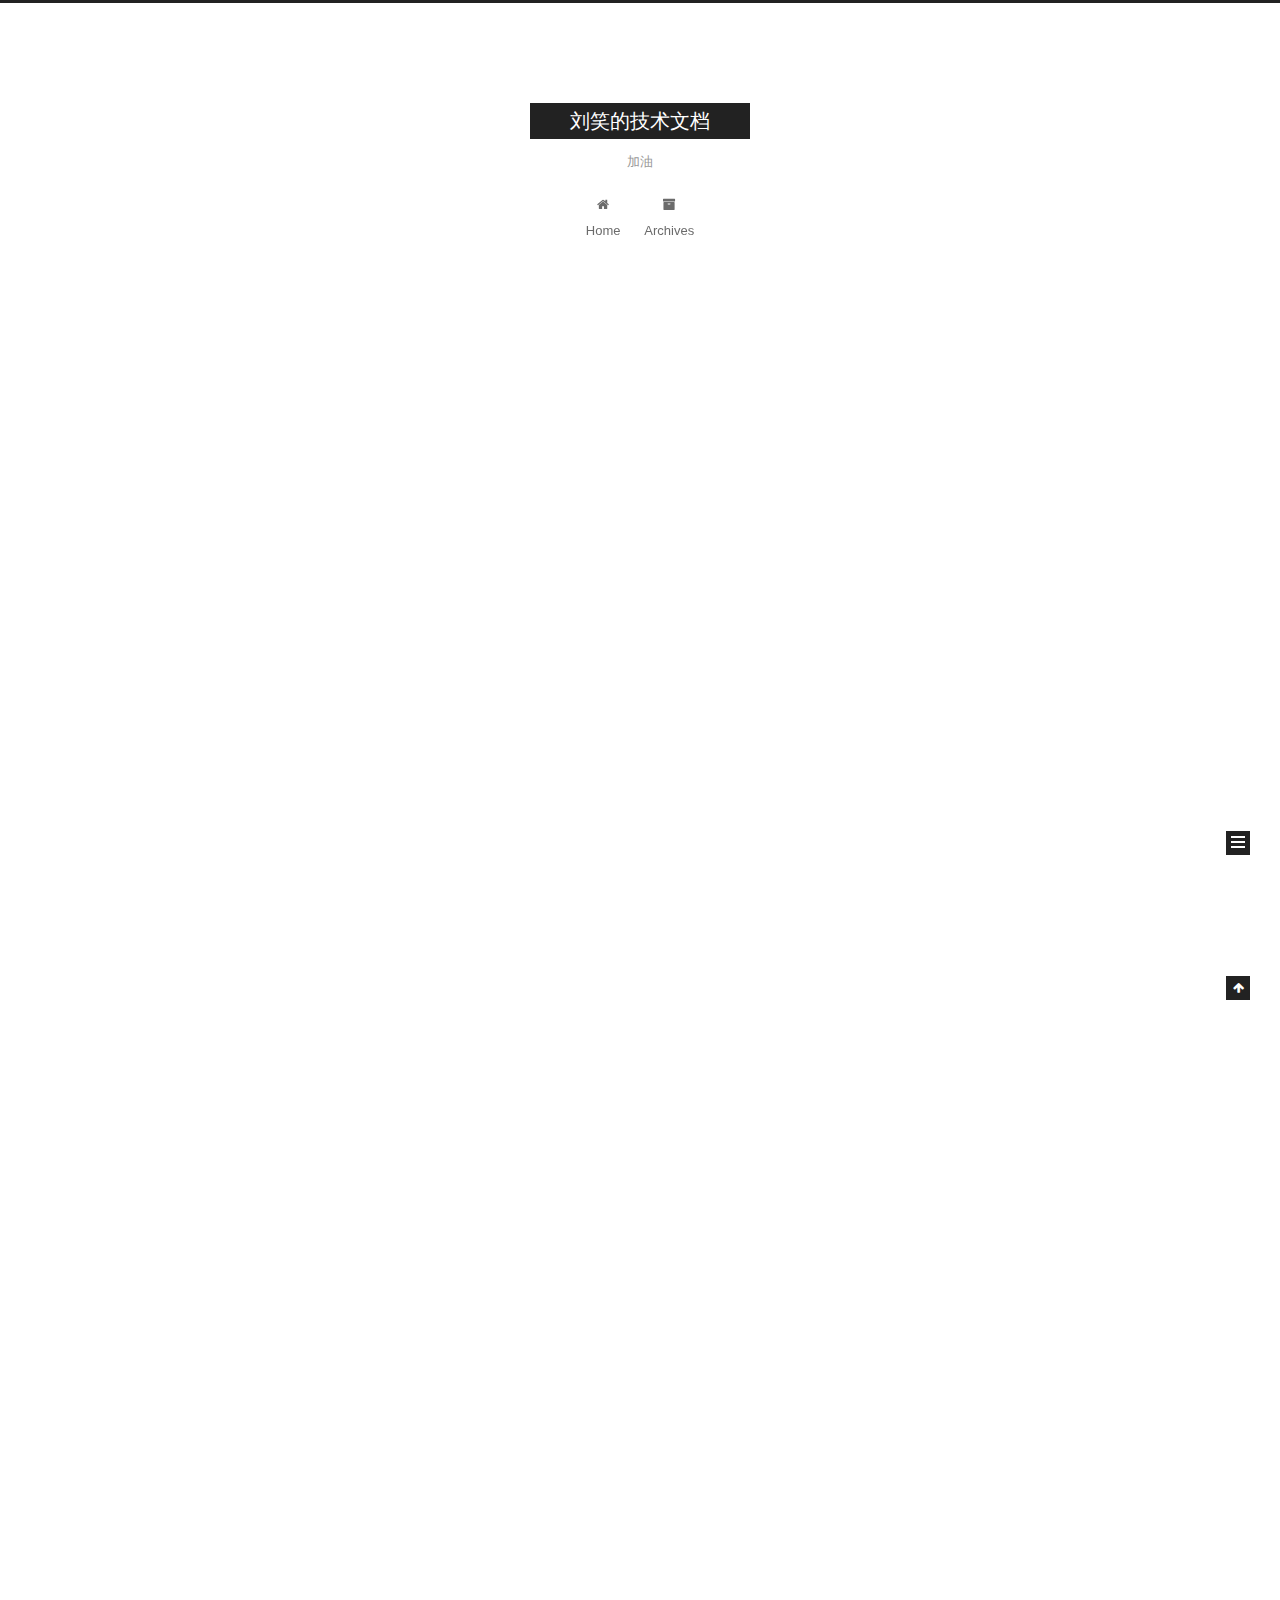
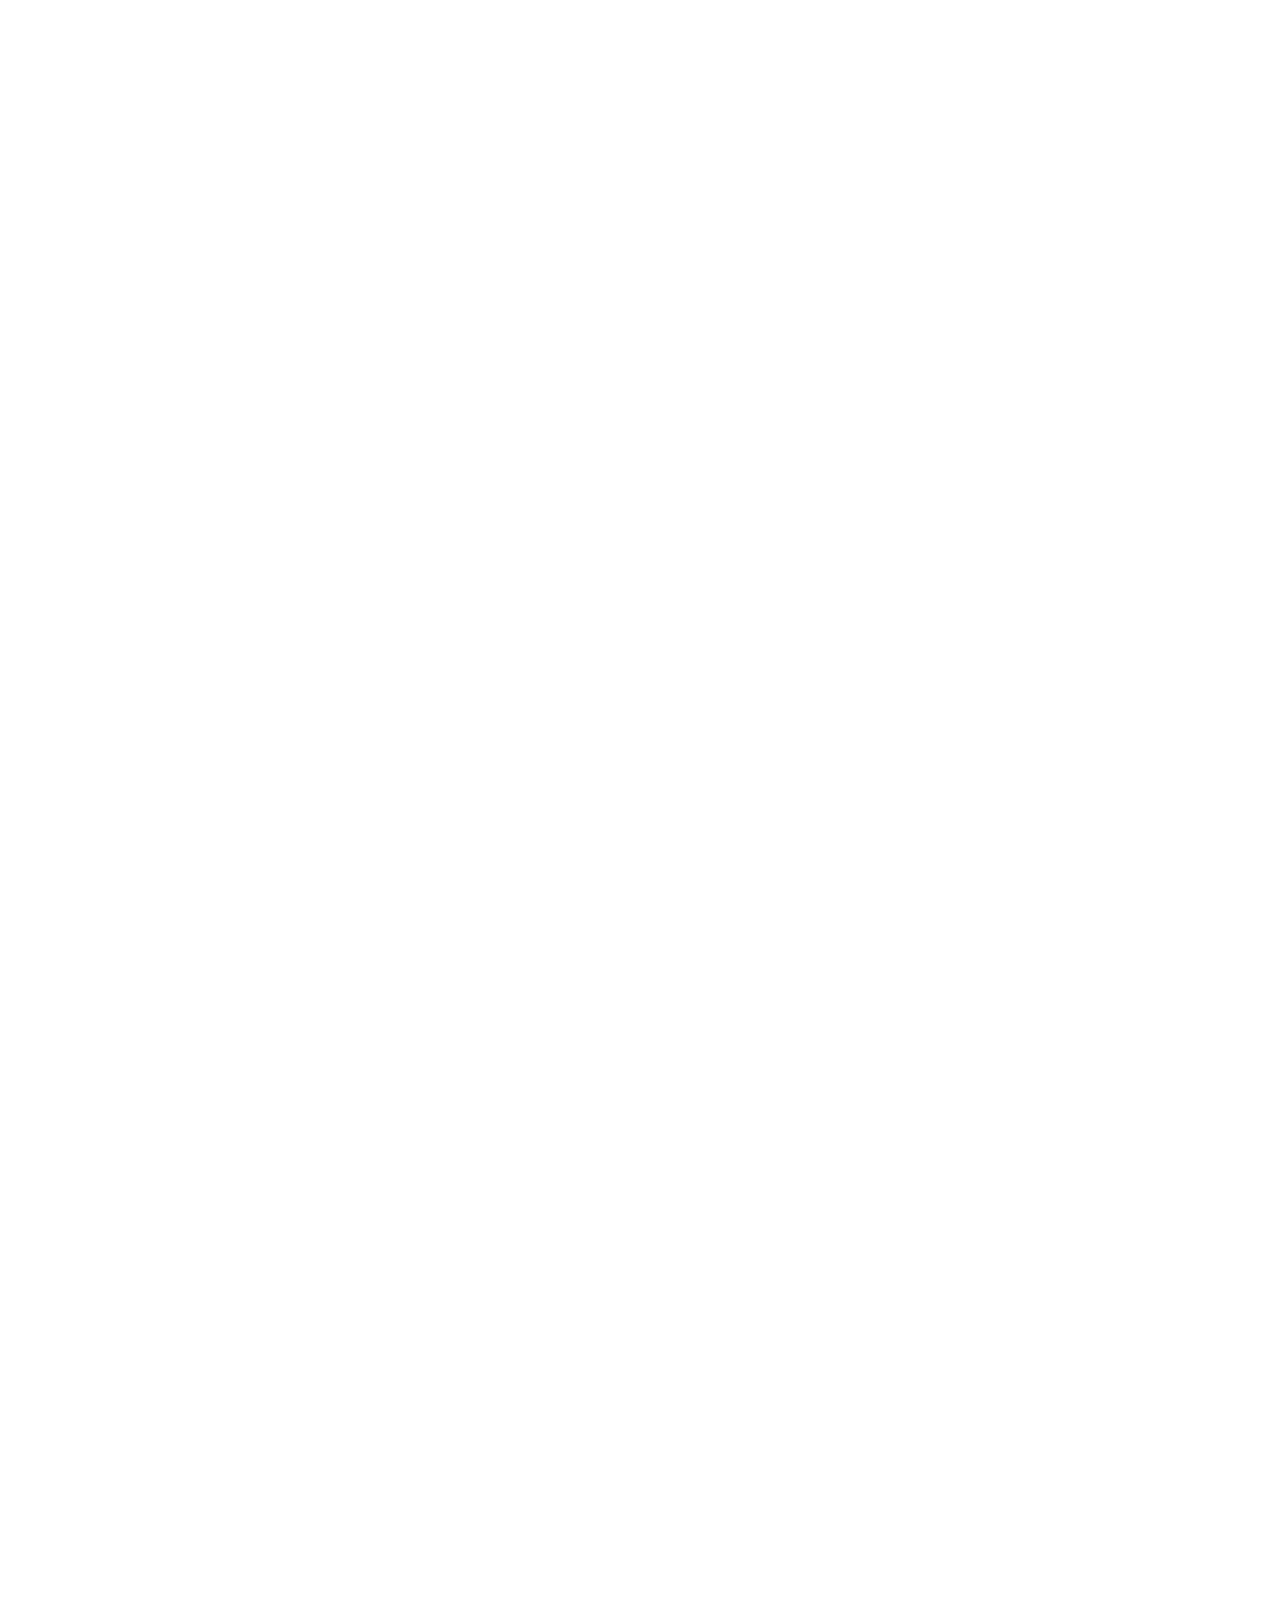
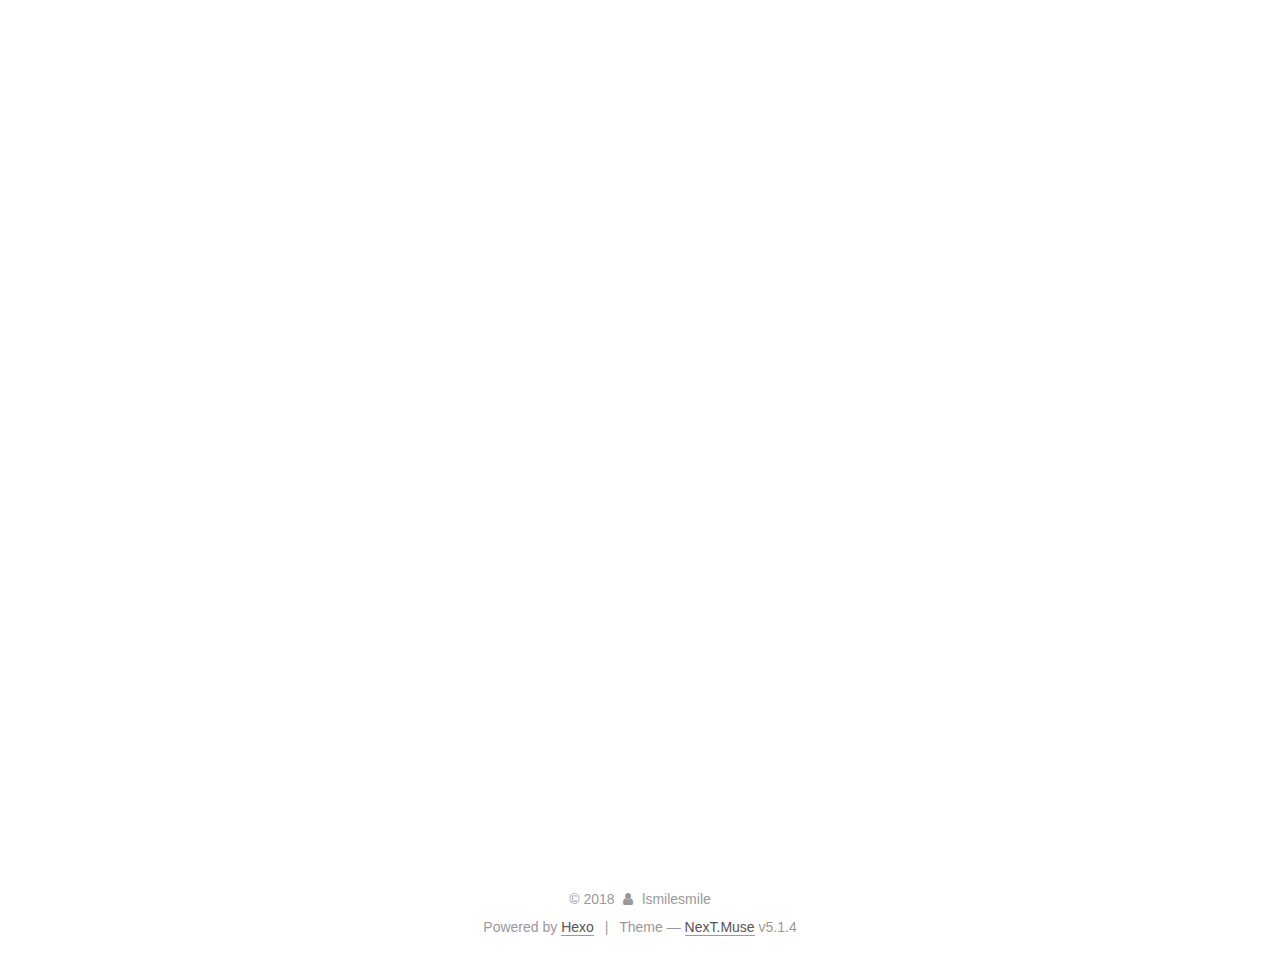
==== commit be5f821a: "Site updated: 2018-09-17 16:29:21" ====
--- a/index.html
+++ b/index.html
@@ -80,12 +80,12 @@
 
 
 <meta property="og:type" content="website">
-<meta property="og:title" content="Hexo">
+<meta property="og:title" content="刘笑的技术文档">
 <meta property="og:url" content="http://yoursite.com/index.html">
-<meta property="og:site_name" content="Hexo">
+<meta property="og:site_name" content="刘笑的技术文档">
 <meta property="og:locale" content="default">
 <meta name="twitter:card" content="summary">
-<meta name="twitter:title" content="Hexo">
+<meta name="twitter:title" content="刘笑的技术文档">
 
 
 
@@ -95,7 +95,7 @@
     root: '/',
     scheme: 'Muse',
     version: '5.1.4',
-    sidebar: {"position":"left","display":"post","offset":12,"b2t":false,"scrollpercent":false,"onmobile":false},
+    sidebar: {"position":"left","display":"always","offset":12,"b2t":false,"scrollpercent":false,"onmobile":false},
     fancybox: true,
     tabs: true,
     motion: {"enable":true,"async":false,"transition":{"post_block":"fadeIn","post_header":"slideDownIn","post_body":"slideDownIn","coll_header":"slideLeftIn","sidebar":"slideUpIn"}},
@@ -121,7 +121,7 @@
 
 
 
-  <title>Hexo</title>
+  <title>刘笑的技术文档</title>
   
 
 
@@ -152,12 +152,12 @@
     <div class="custom-logo-site-title">
       <a href="/"  class="brand" rel="start">
         <span class="logo-line-before"><i></i></span>
-        <span class="site-title">Hexo</span>
+        <span class="site-title">刘笑的技术文档</span>
         <span class="logo-line-after"><i></i></span>
       </a>
     </div>
       
-        <p class="site-subtitle"></p>
+        <p class="site-subtitle">加油</p>
       
   </div>
 
@@ -232,13 +232,13 @@
     <link itemprop="mainEntityOfPage" href="http://yoursite.com/2018/09/17/git的使用/">
 
     <span hidden itemprop="author" itemscope itemtype="http://schema.org/Person">
-      <meta itemprop="name" content="John Doe">
+      <meta itemprop="name" content="lsmilesmile">
       <meta itemprop="description" content="">
       <meta itemprop="image" content="/images/avatar.gif">
     </span>
 
     <span hidden itemprop="publisher" itemscope itemtype="http://schema.org/Organization">
-      <meta itemprop="name" content="Hexo">
+      <meta itemprop="name" content="刘笑的技术文档">
     </span>
 
     
@@ -390,13 +390,13 @@
     <link itemprop="mainEntityOfPage" href="http://yoursite.com/2018/09/11/hello-world/">
 
     <span hidden itemprop="author" itemscope itemtype="http://schema.org/Person">
-      <meta itemprop="name" content="John Doe">
+      <meta itemprop="name" content="lsmilesmile">
       <meta itemprop="description" content="">
       <meta itemprop="image" content="/images/avatar.gif">
     </span>
 
     <span hidden itemprop="publisher" itemscope itemtype="http://schema.org/Organization">
-      <meta itemprop="name" content="Hexo">
+      <meta itemprop="name" content="刘笑的技术文档">
     </span>
 
     
@@ -537,7 +537,7 @@
         <div class="site-overview">
           <div class="site-author motion-element" itemprop="author" itemscope itemtype="http://schema.org/Person">
             
-              <p class="site-author-name" itemprop="name">John Doe</p>
+              <p class="site-author-name" itemprop="name">lsmilesmile</p>
               <p class="site-description motion-element" itemprop="description"></p>
           </div>
 
@@ -593,7 +593,7 @@
   <span class="with-love">
     <i class="fa fa-user"></i>
   </span>
-  <span class="author" itemprop="copyrightHolder">John Doe</span>
+  <span class="author" itemprop="copyrightHolder">lsmilesmile</span>
 
   
 </div>
--- a/css/main.css
+++ b/css/main.css
@@ -1822,7 +1822,7 @@
   width: 4px;
   height: 4px;
   border-radius: 50%;
-  background: #4ff5ff;
+  background: #d1ff08;
 }
 .links-of-blogroll {
   font-size: 13px;
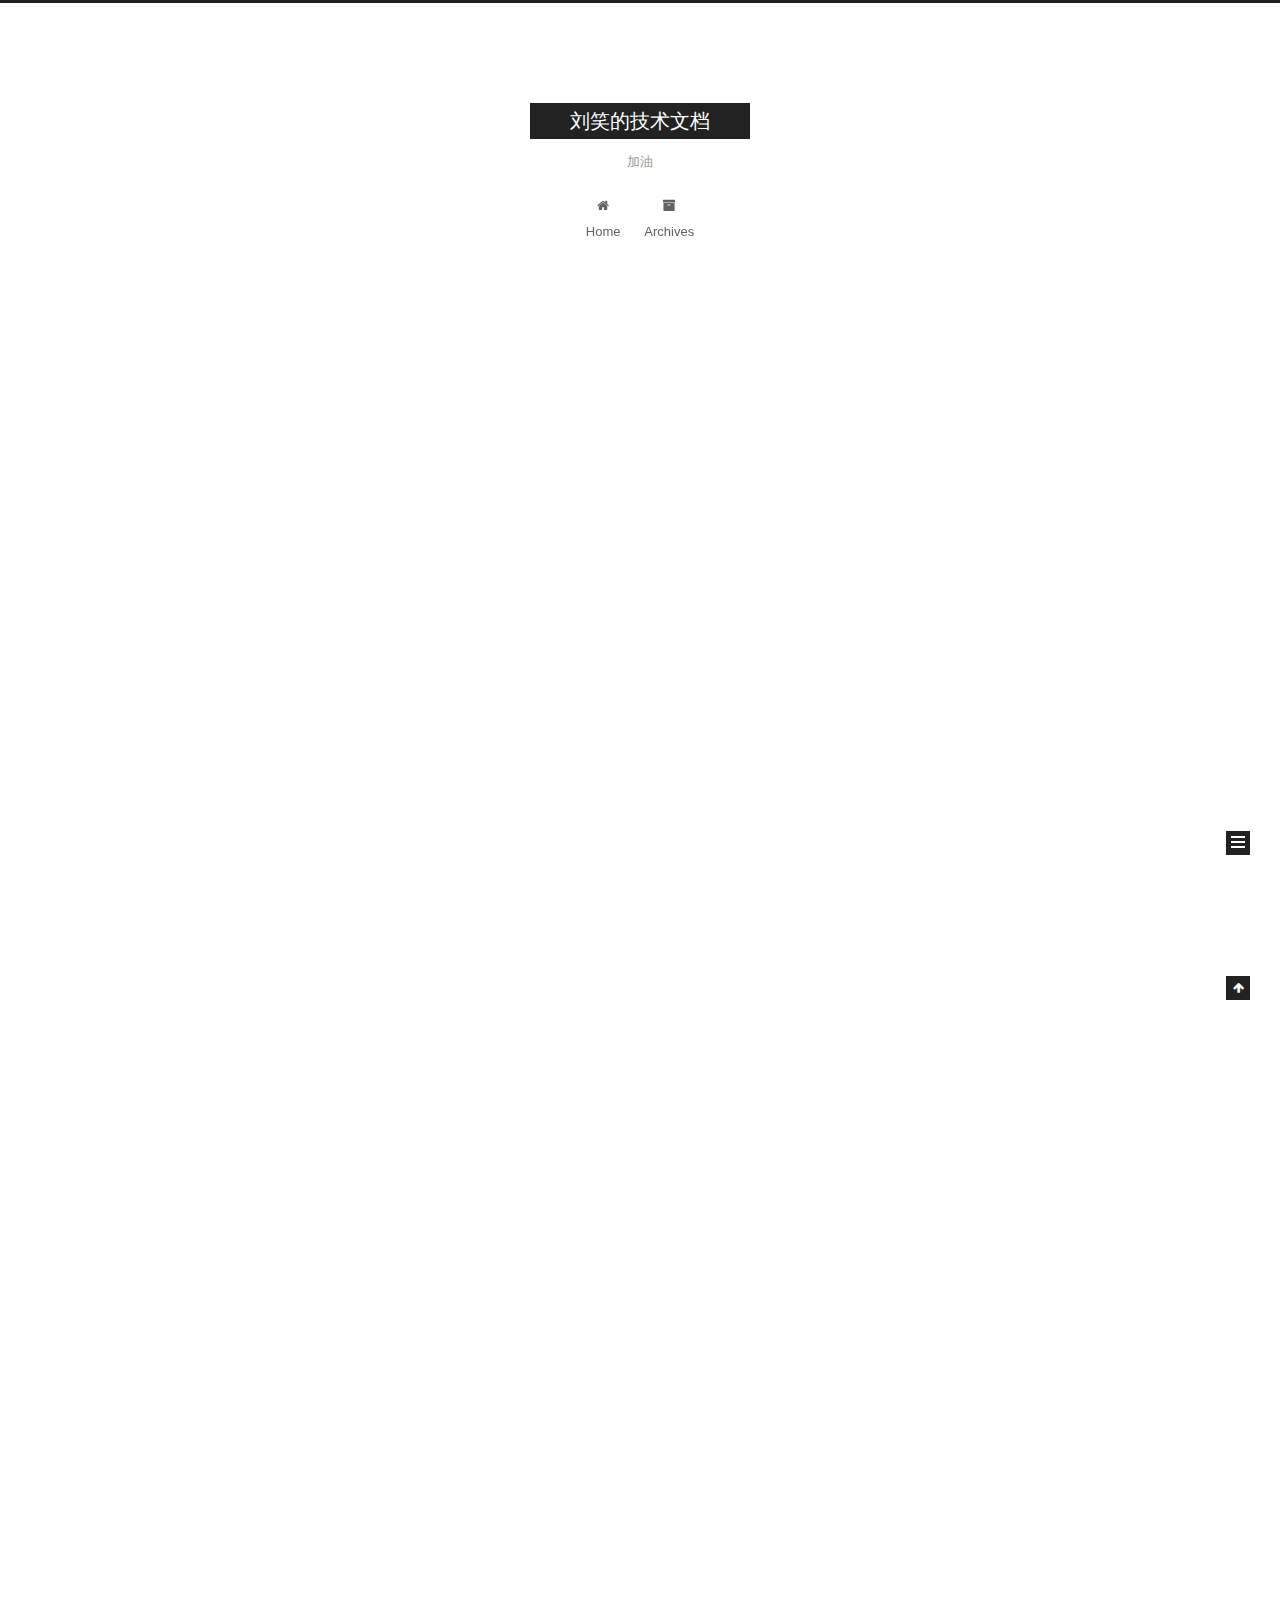
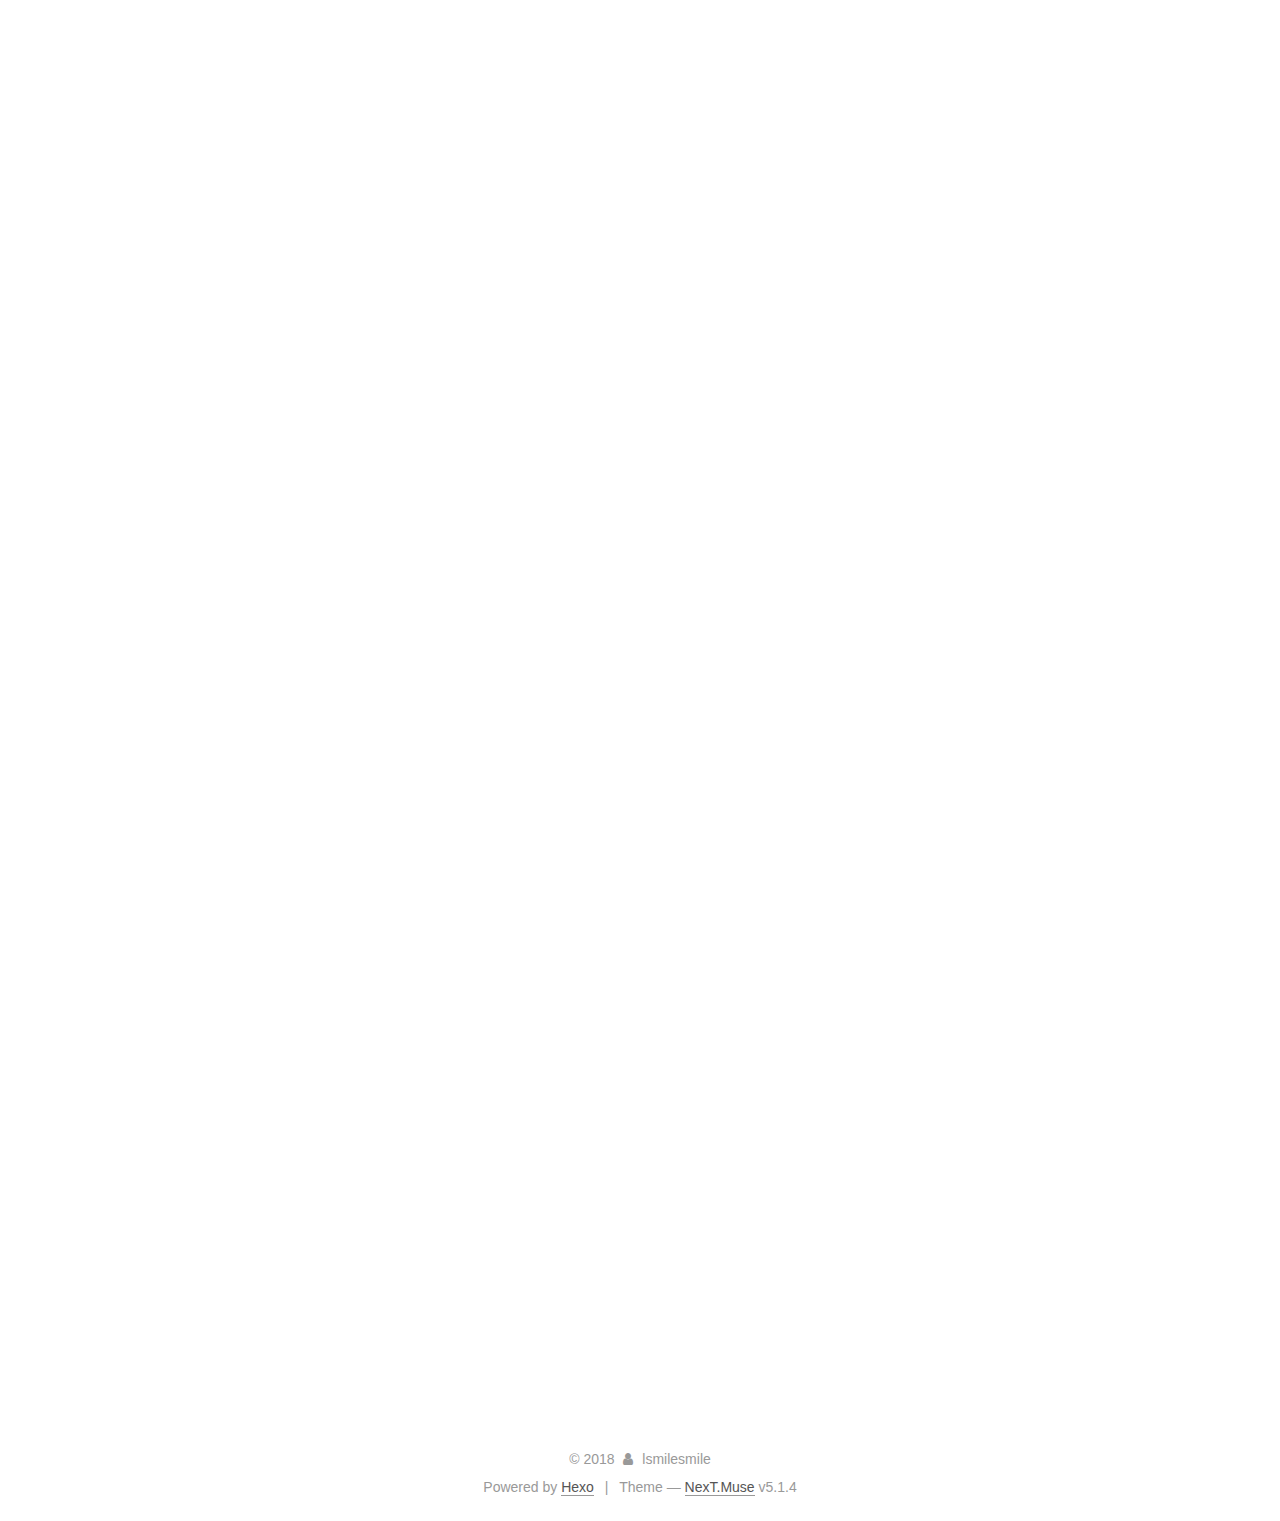
==== commit 69a18f6b: "Site updated: 2018-09-17 16:32:08" ====
--- a/index.html
+++ b/index.html
@@ -374,134 +374,6 @@
 
 
     
-      
-
-  
-
-  
-  
-  
-
-  <article class="post post-type-normal" itemscope itemtype="http://schema.org/Article">
-  
-  
-  
-  <div class="post-block">
-    <link itemprop="mainEntityOfPage" href="http://yoursite.com/2018/09/11/hello-world/">
-
-    <span hidden itemprop="author" itemscope itemtype="http://schema.org/Person">
-      <meta itemprop="name" content="lsmilesmile">
-      <meta itemprop="description" content="">
-      <meta itemprop="image" content="/images/avatar.gif">
-    </span>
-
-    <span hidden itemprop="publisher" itemscope itemtype="http://schema.org/Organization">
-      <meta itemprop="name" content="刘笑的技术文档">
-    </span>
-
-    
-      <header class="post-header">
-
-        
-        
-          <h1 class="post-title" itemprop="name headline">
-                
-                <a class="post-title-link" href="/2018/09/11/hello-world/" itemprop="url">Hello World</a></h1>
-        
-
-        <div class="post-meta">
-          <span class="post-time">
-            
-              <span class="post-meta-item-icon">
-                <i class="fa fa-calendar-o"></i>
-              </span>
-              
-                <span class="post-meta-item-text">Posted on</span>
-              
-              <time title="Post created" itemprop="dateCreated datePublished" datetime="2018-09-11T17:03:14+08:00">
-                2018-09-11
-              </time>
-            
-
-            
-
-            
-          </span>
-
-          
-
-          
-            
-          
-
-          
-          
-
-          
-
-          
-
-          
-
-        </div>
-      </header>
-    
-
-    
-    
-    
-    <div class="post-body" itemprop="articleBody">
-
-      
-      
-
-      
-        
-          
-            <p>Welcome to <a href="https://hexo.io/" target="_blank" rel="noopener">Hexo</a>! This is your very first post. Check <a href="https://hexo.io/docs/" target="_blank" rel="noopener">documentation</a> for more info. If you get any problems when using Hexo, you can find the answer in <a href="https://hexo.io/docs/troubleshooting.html" target="_blank" rel="noopener">troubleshooting</a> or you can ask me on <a href="https://github.com/hexojs/hexo/issues" target="_blank" rel="noopener">GitHub</a>.</p>
-<h2 id="Quick-Start"><a href="#Quick-Start" class="headerlink" title="Quick Start"></a>Quick Start</h2><h3 id="Create-a-new-post"><a href="#Create-a-new-post" class="headerlink" title="Create a new post"></a>Create a new post</h3><figure class="highlight bash"><table><tr><td class="gutter"><pre><span class="line">1</span><br></pre></td><td class="code"><pre><span class="line">$ hexo new <span class="string">"My New Post"</span></span><br></pre></td></tr></table></figure>
-<p>More info: <a href="https://hexo.io/docs/writing.html" target="_blank" rel="noopener">Writing</a></p>
-<h3 id="Run-server"><a href="#Run-server" class="headerlink" title="Run server"></a>Run server</h3><figure class="highlight bash"><table><tr><td class="gutter"><pre><span class="line">1</span><br></pre></td><td class="code"><pre><span class="line">$ hexo server</span><br></pre></td></tr></table></figure>
-<p>More info: <a href="https://hexo.io/docs/server.html" target="_blank" rel="noopener">Server</a></p>
-<h3 id="Generate-static-files"><a href="#Generate-static-files" class="headerlink" title="Generate static files"></a>Generate static files</h3><figure class="highlight bash"><table><tr><td class="gutter"><pre><span class="line">1</span><br></pre></td><td class="code"><pre><span class="line">$ hexo generate</span><br></pre></td></tr></table></figure>
-<p>More info: <a href="https://hexo.io/docs/generating.html" target="_blank" rel="noopener">Generating</a></p>
-<h3 id="Deploy-to-remote-sites"><a href="#Deploy-to-remote-sites" class="headerlink" title="Deploy to remote sites"></a>Deploy to remote sites</h3><figure class="highlight bash"><table><tr><td class="gutter"><pre><span class="line">1</span><br></pre></td><td class="code"><pre><span class="line">$ hexo deploy</span><br></pre></td></tr></table></figure>
-<p>More info: <a href="https://hexo.io/docs/deployment.html" target="_blank" rel="noopener">Deployment</a></p>
-
-          
-        
-      
-    </div>
-    
-    
-    
-
-    
-
-    
-
-    
-
-    <footer class="post-footer">
-      
-
-      
-
-      
-
-      
-      
-        <div class="post-eof"></div>
-      
-    </footer>
-  </div>
-  
-  
-  
-  </article>
-
-
-    
   </section>
 
   
@@ -548,7 +420,7 @@
               
                 <a href="/archives/">
               
-                  <span class="site-state-item-count">2</span>
+                  <span class="site-state-item-count">1</span>
                   <span class="site-state-item-name">posts</span>
                 </a>
               </div>
--- a/css/main.css
+++ b/css/main.css
@@ -1822,7 +1822,7 @@
   width: 4px;
   height: 4px;
   border-radius: 50%;
-  background: #d1ff08;
+  background: #ffff37;
 }
 .links-of-blogroll {
   font-size: 13px;
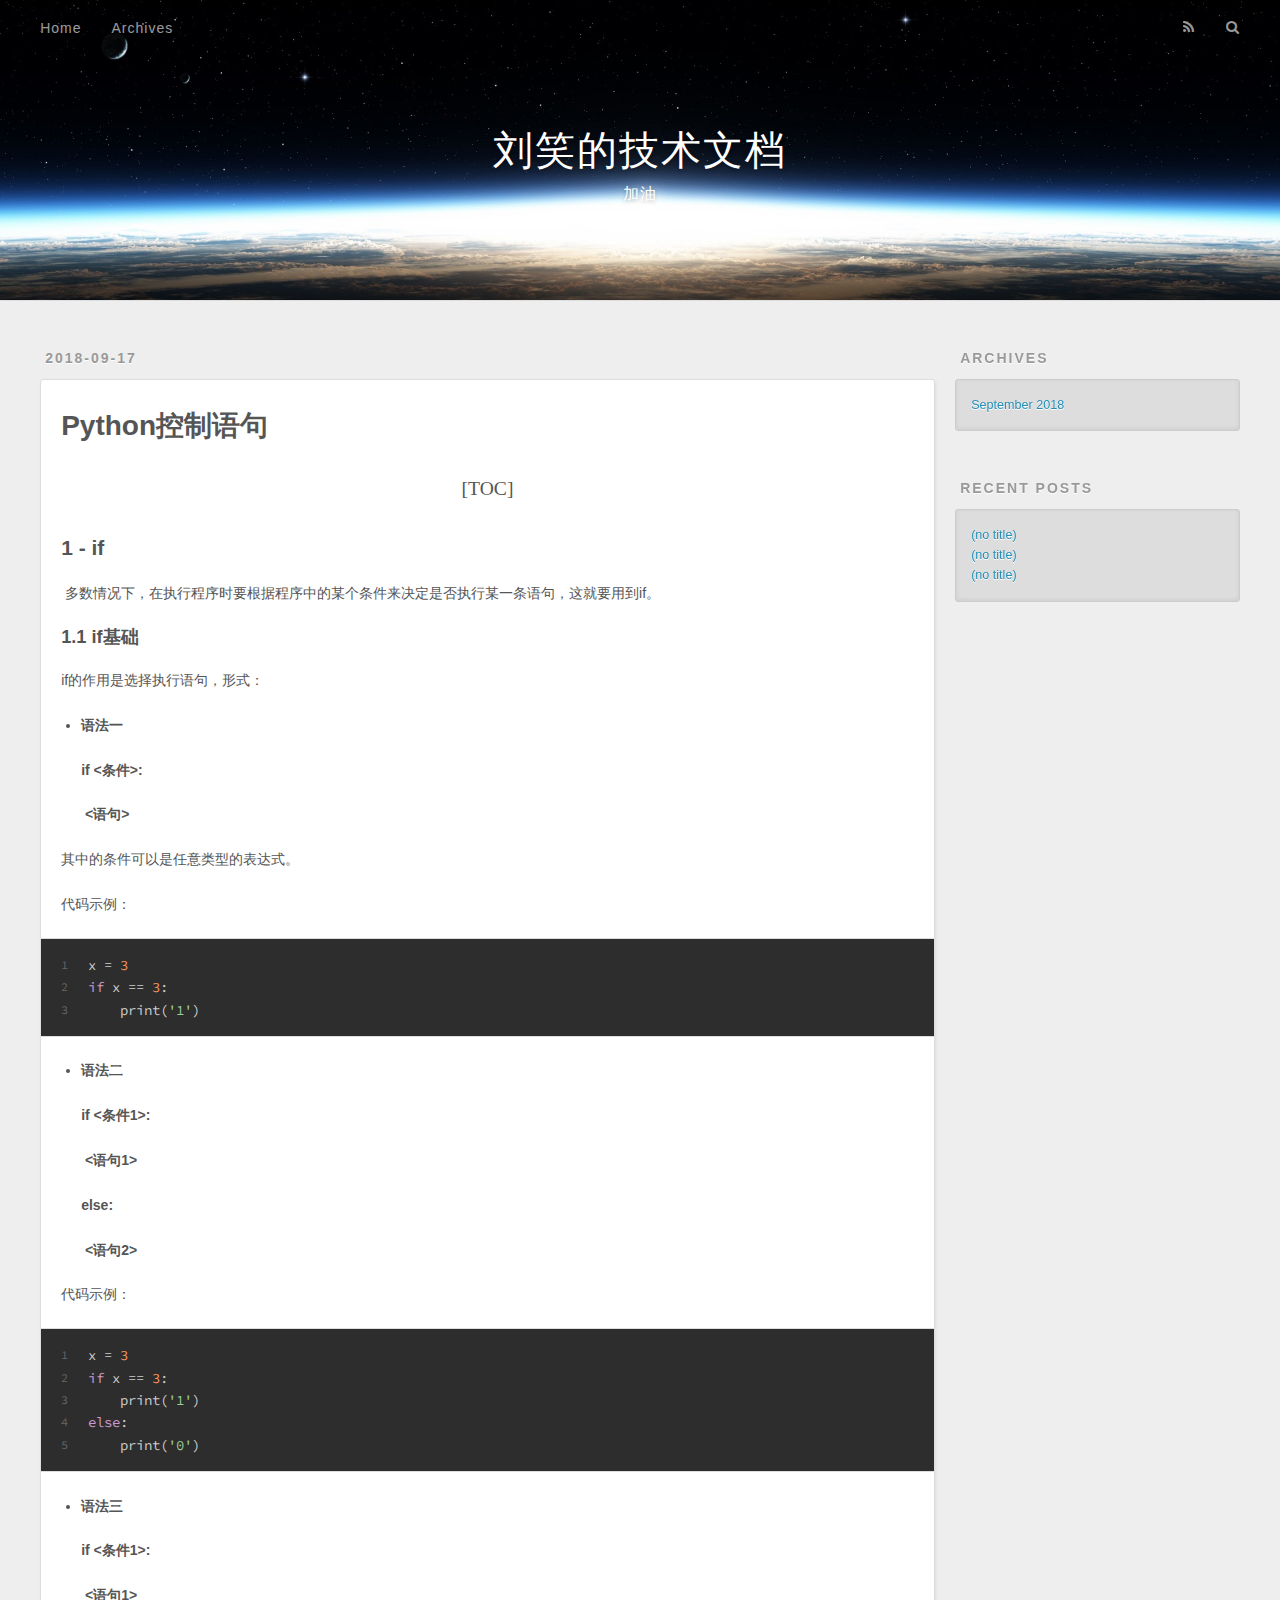
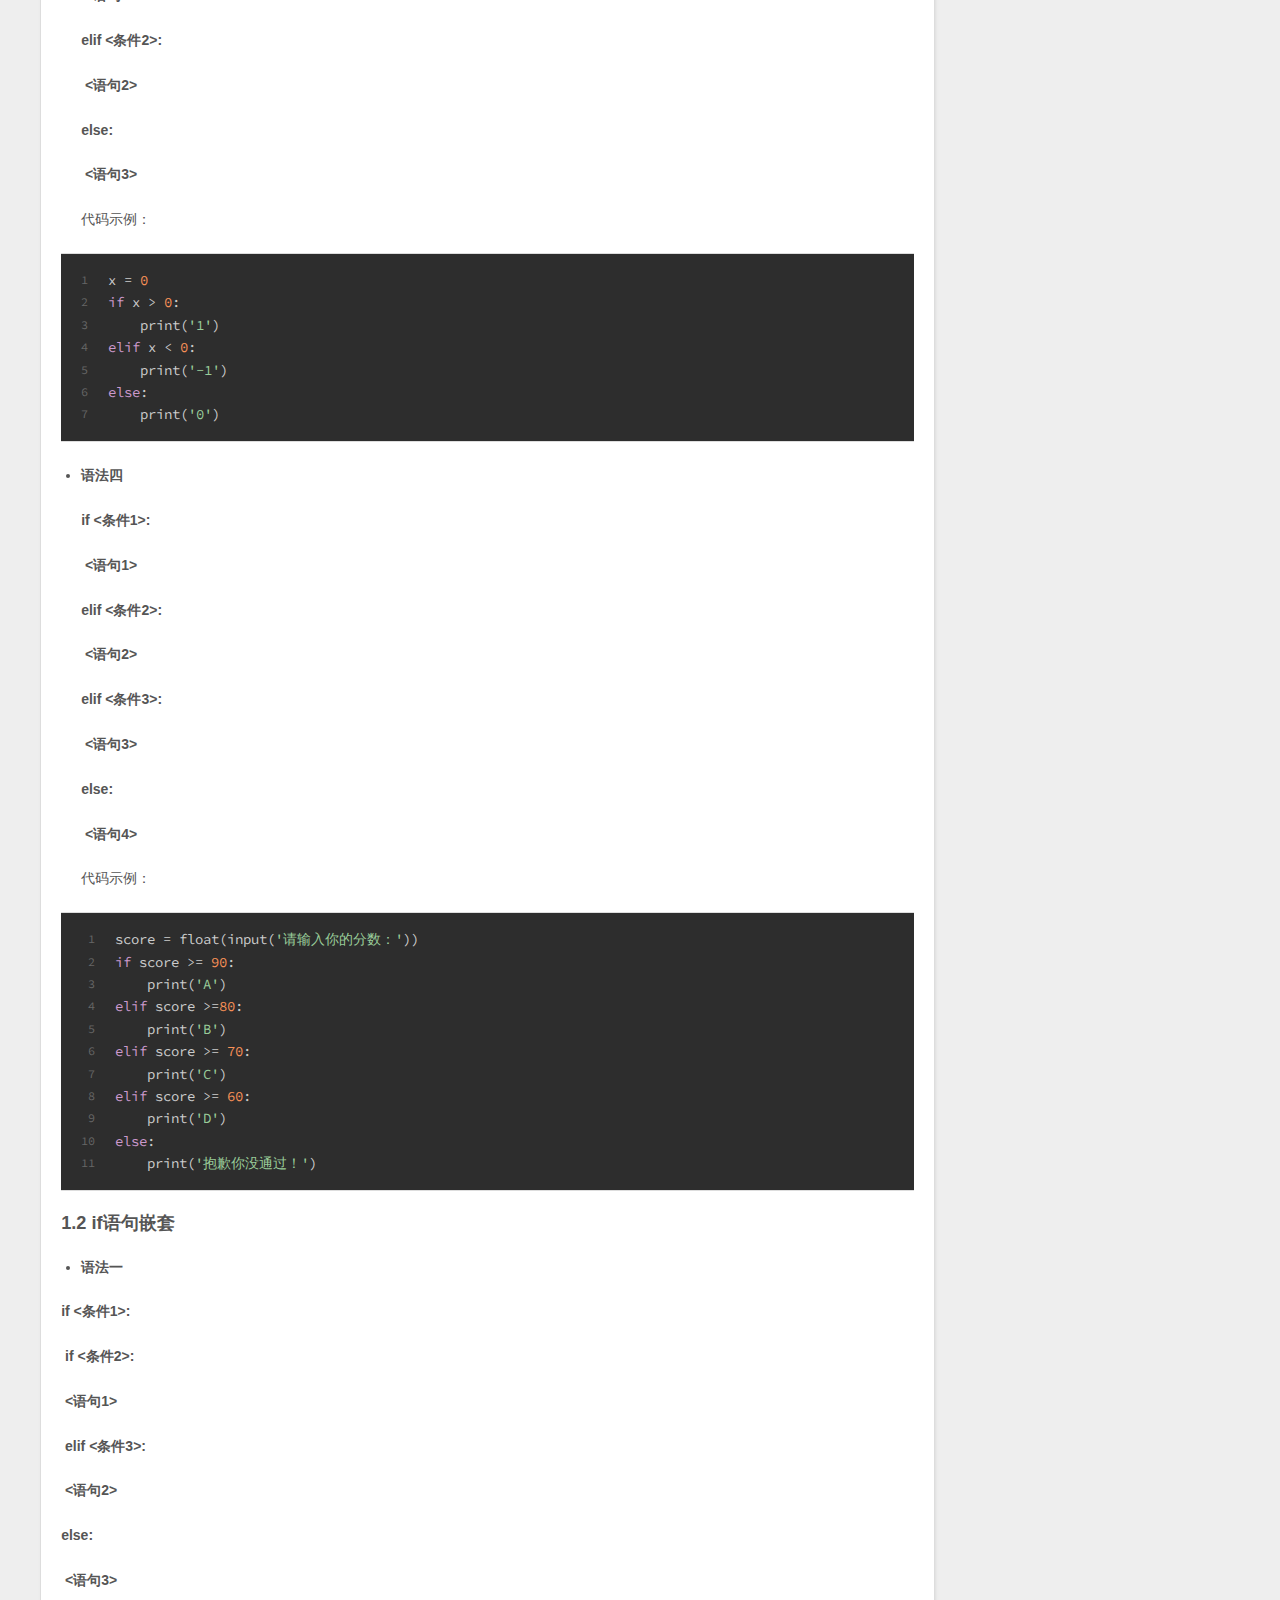
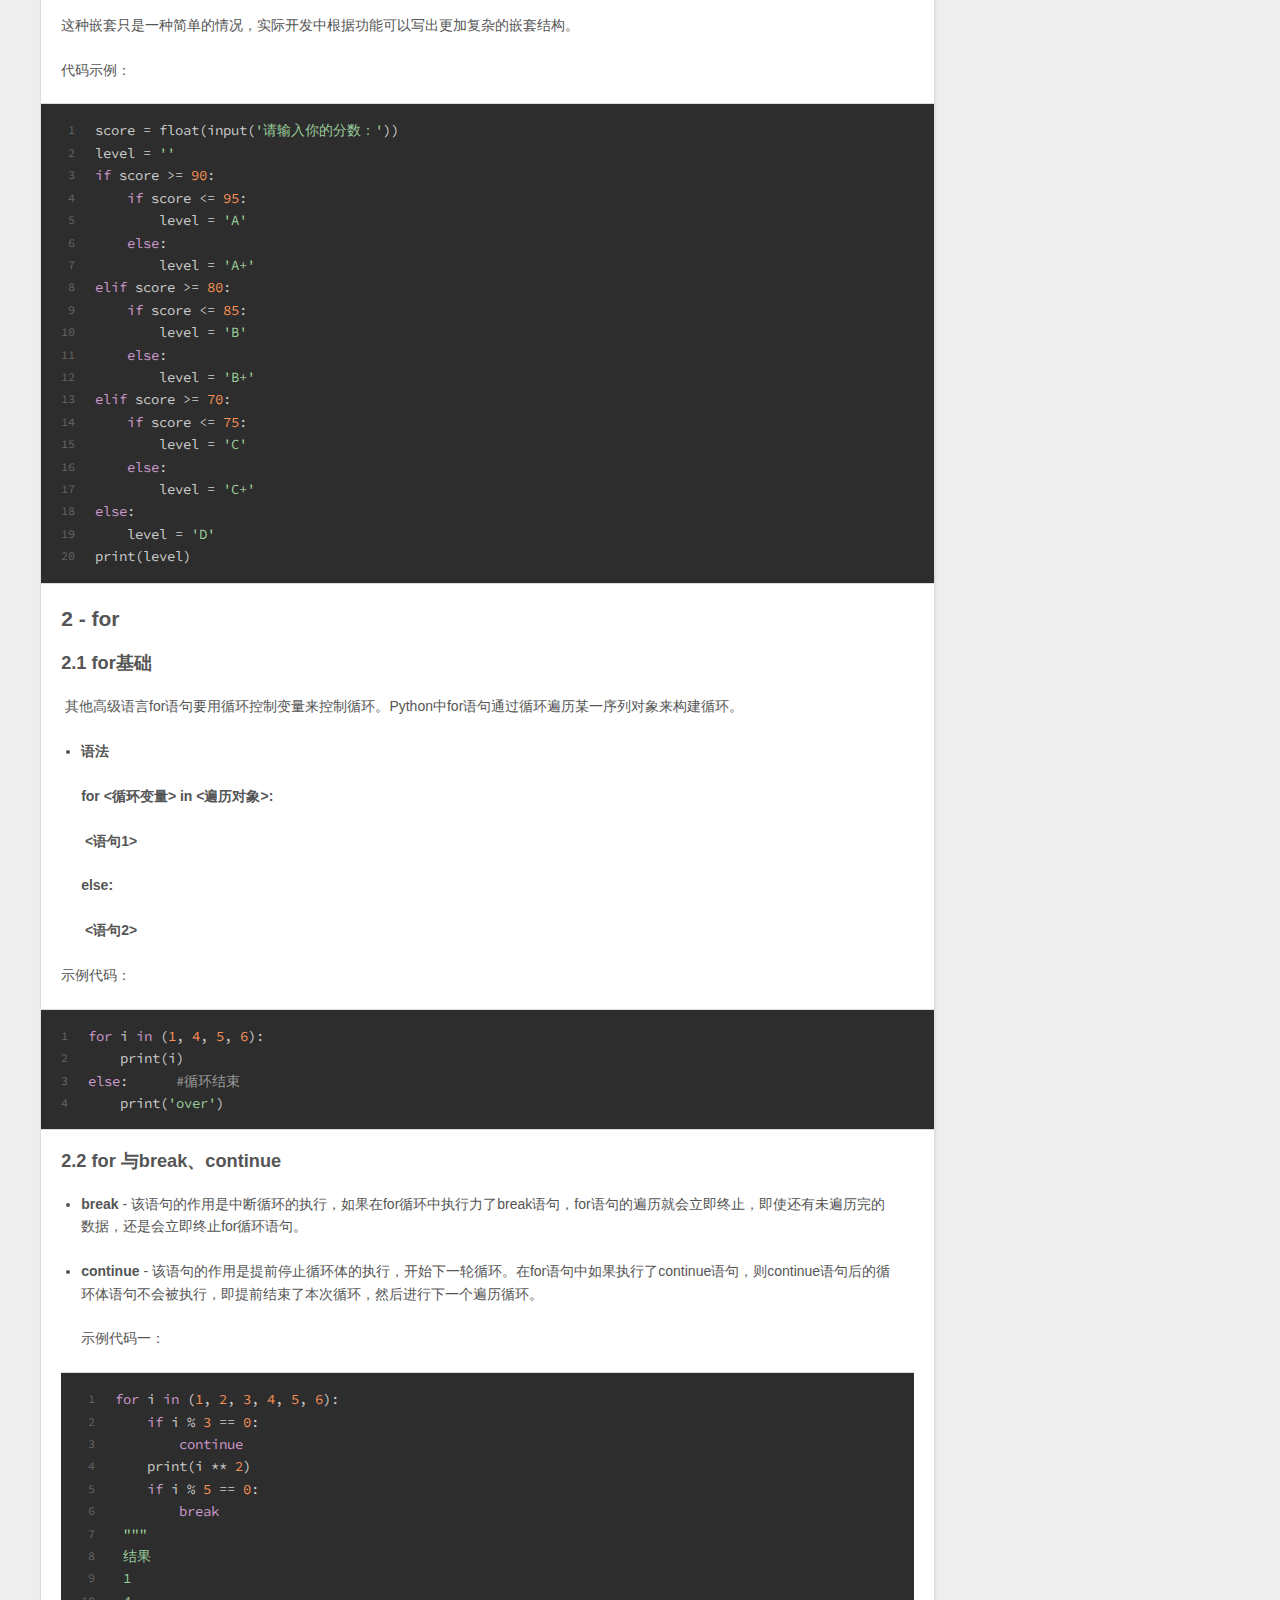
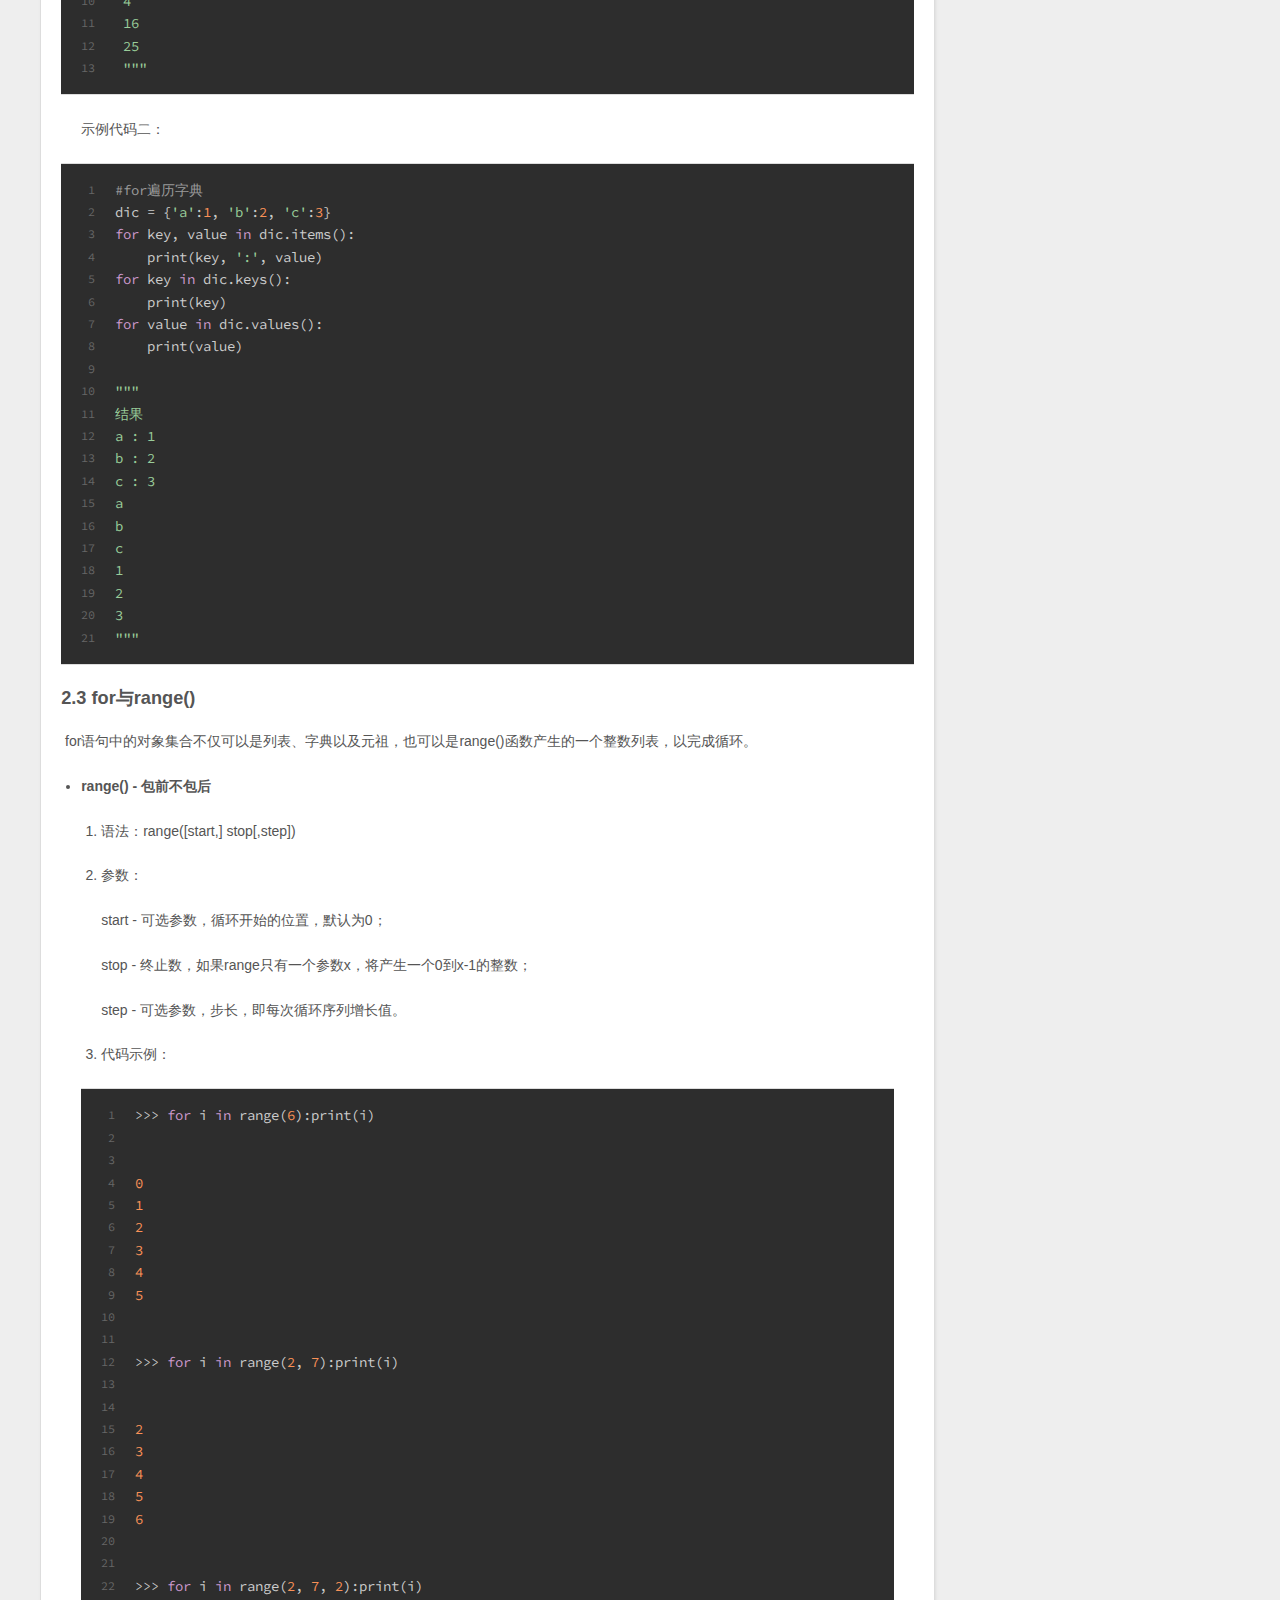
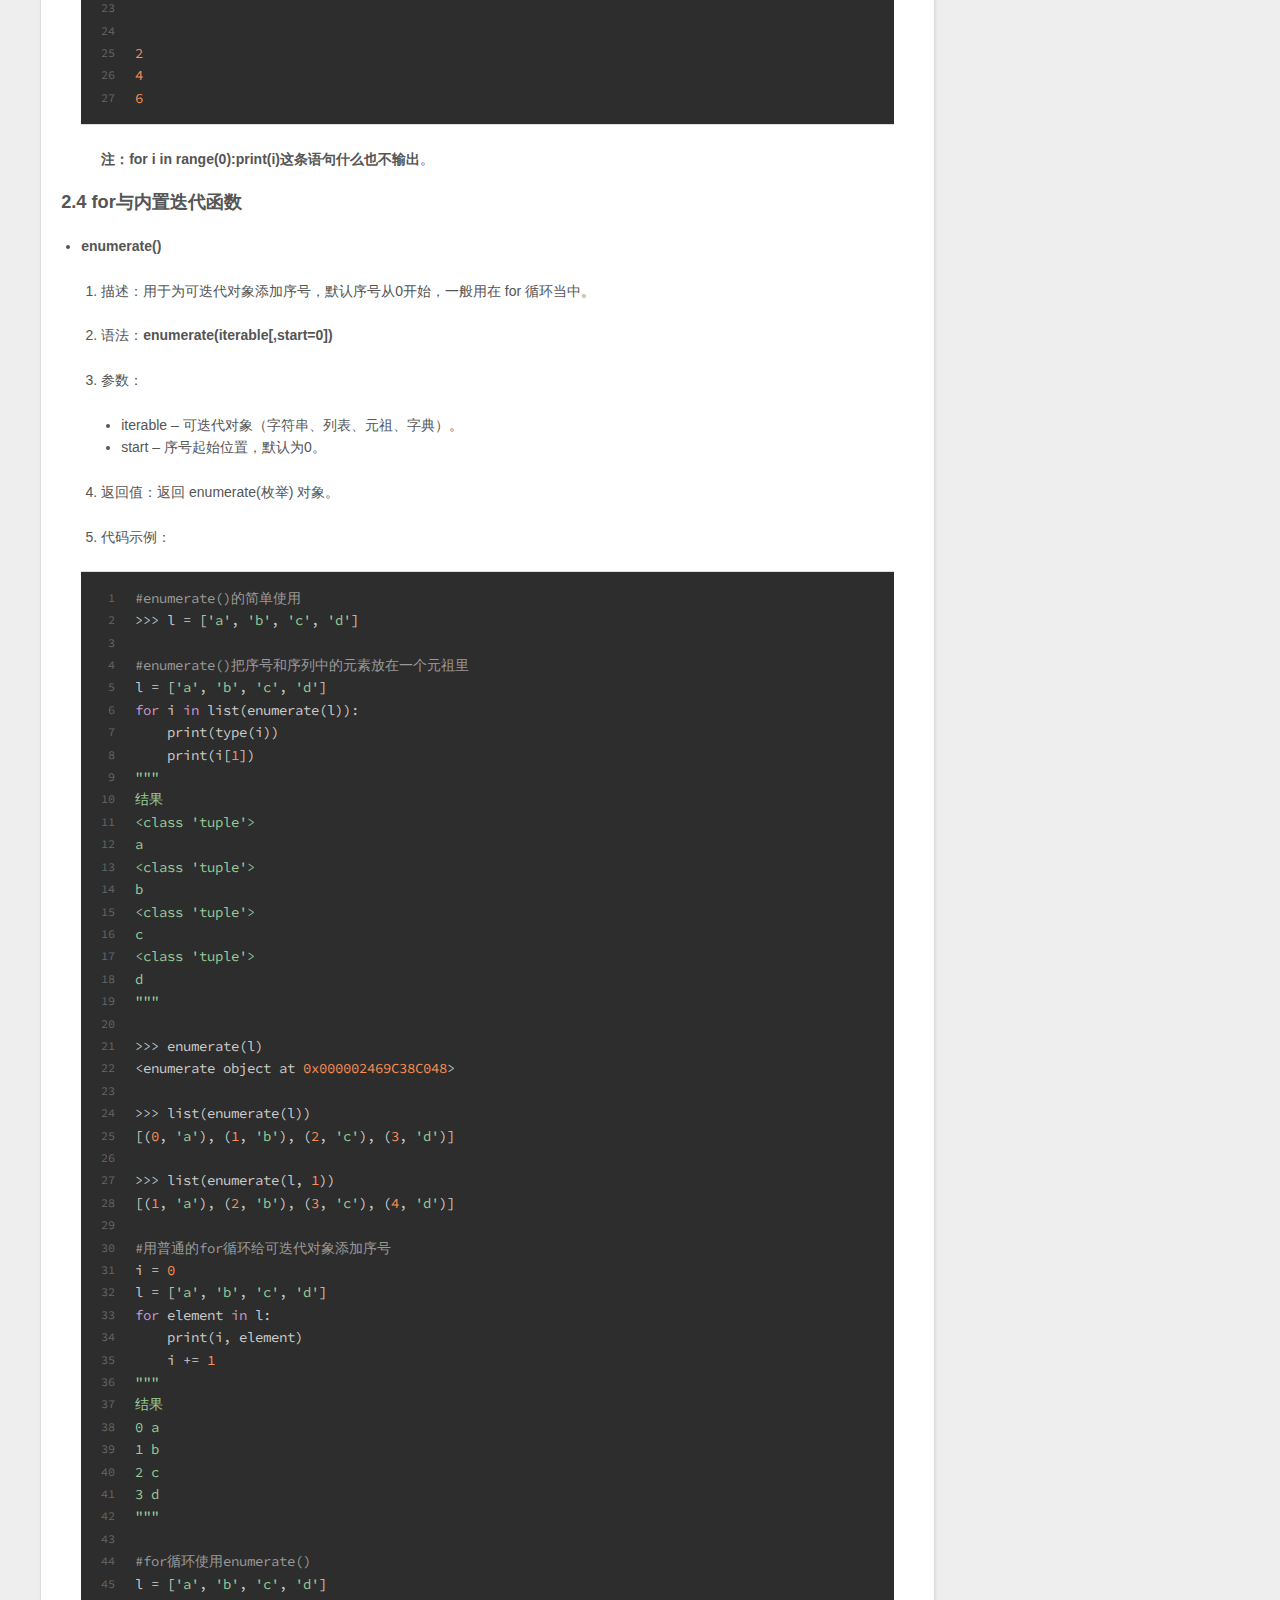
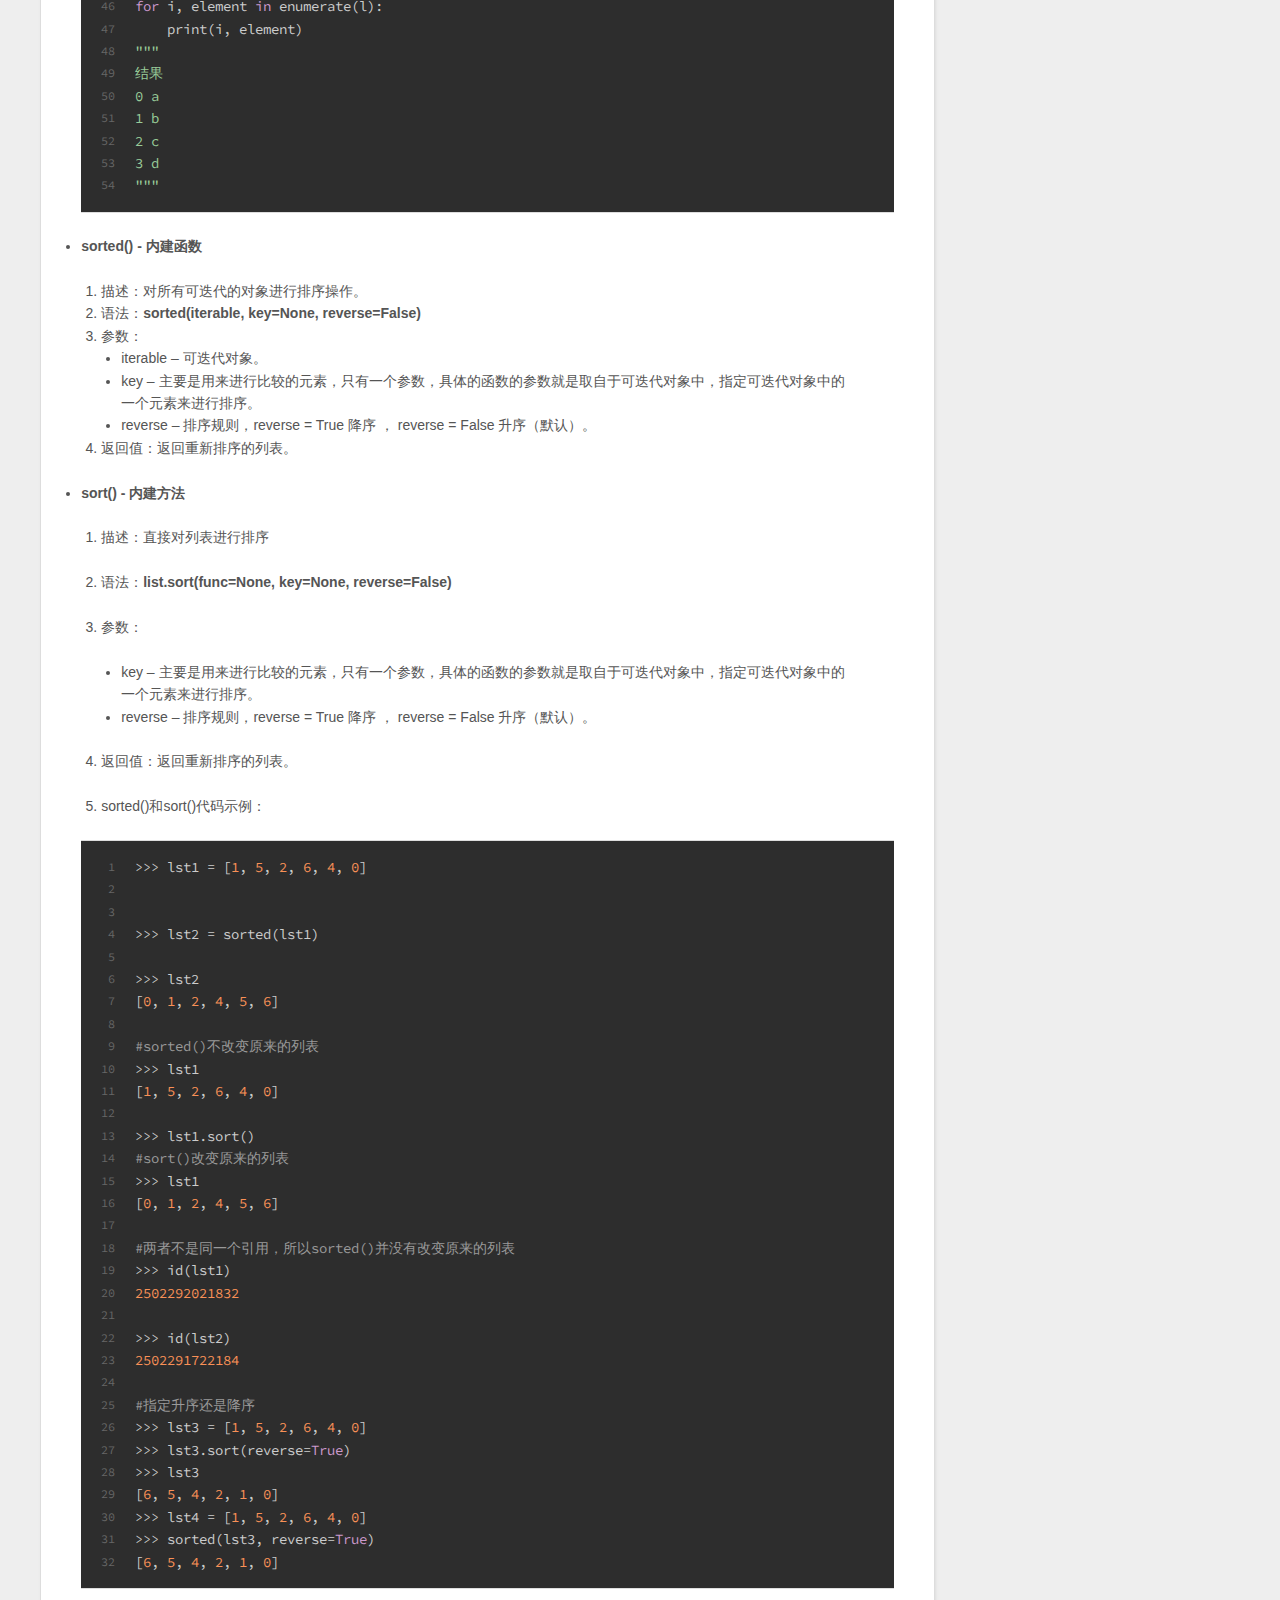
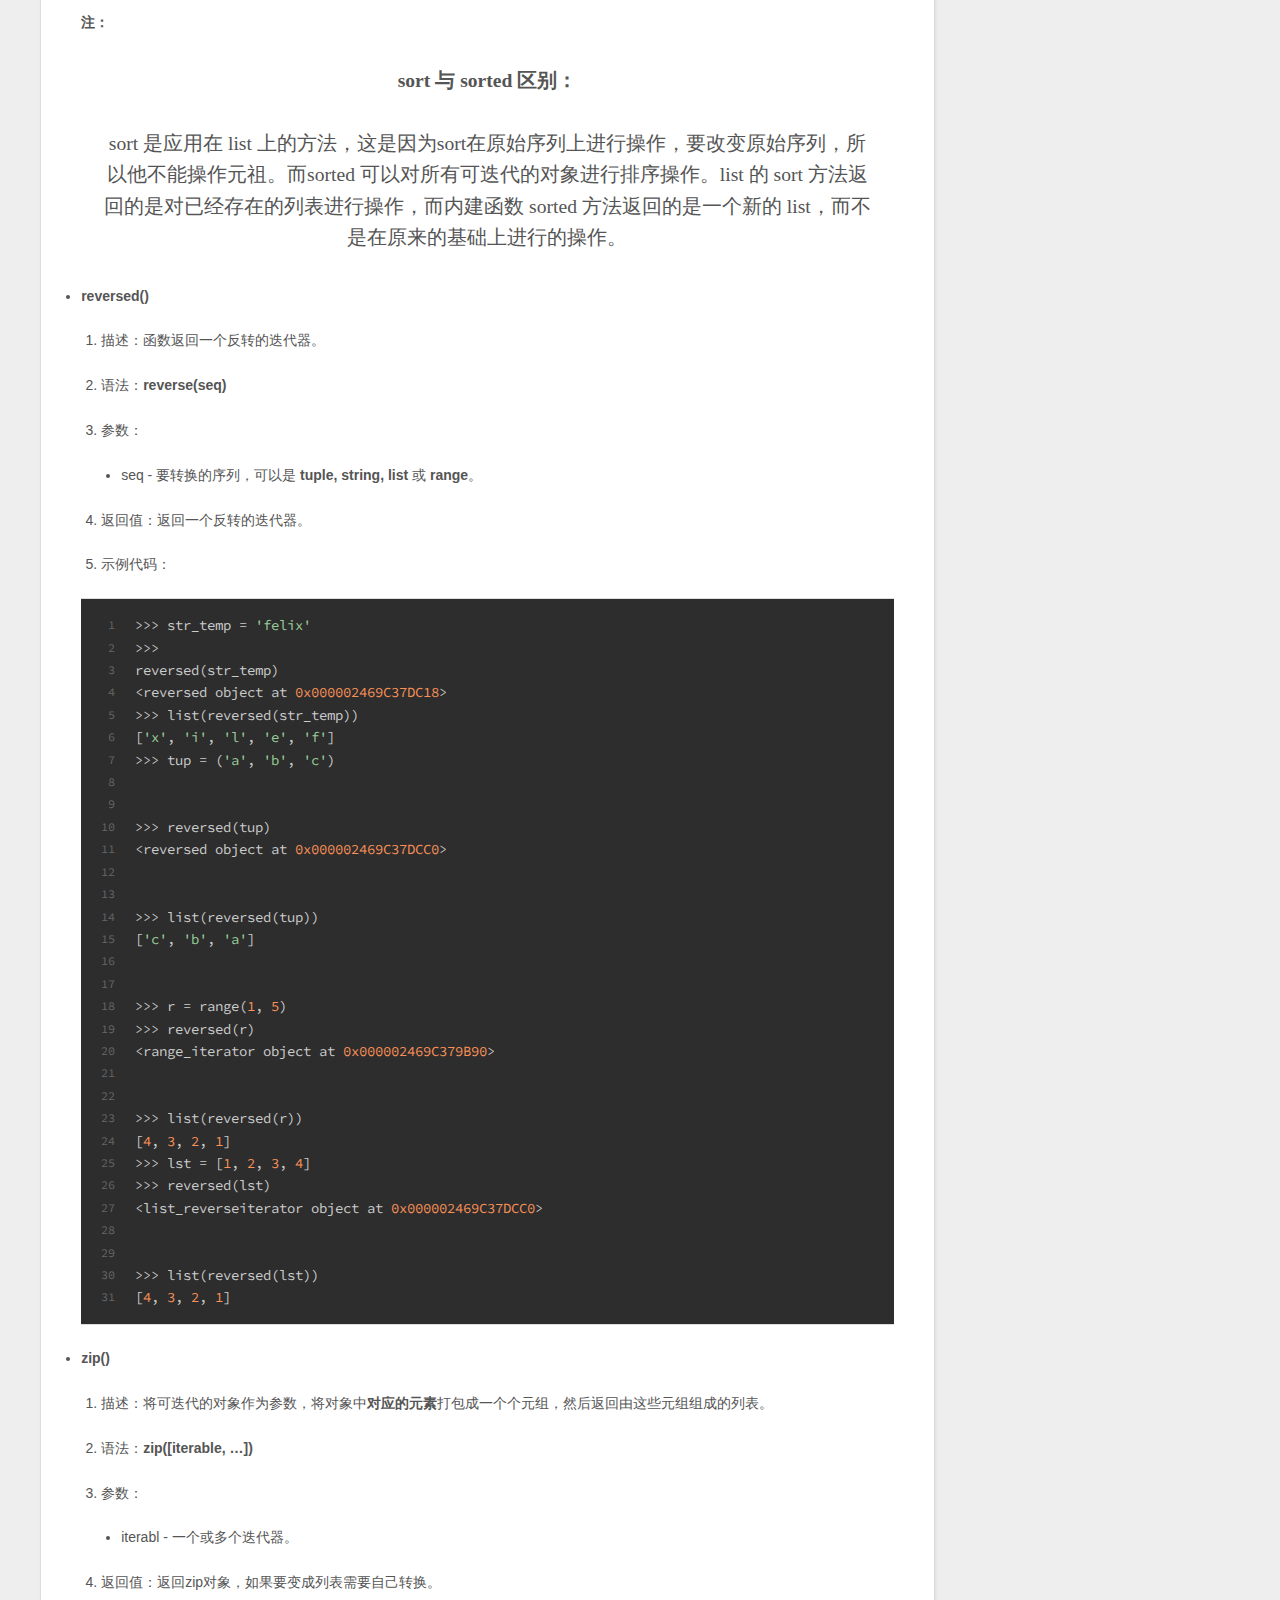
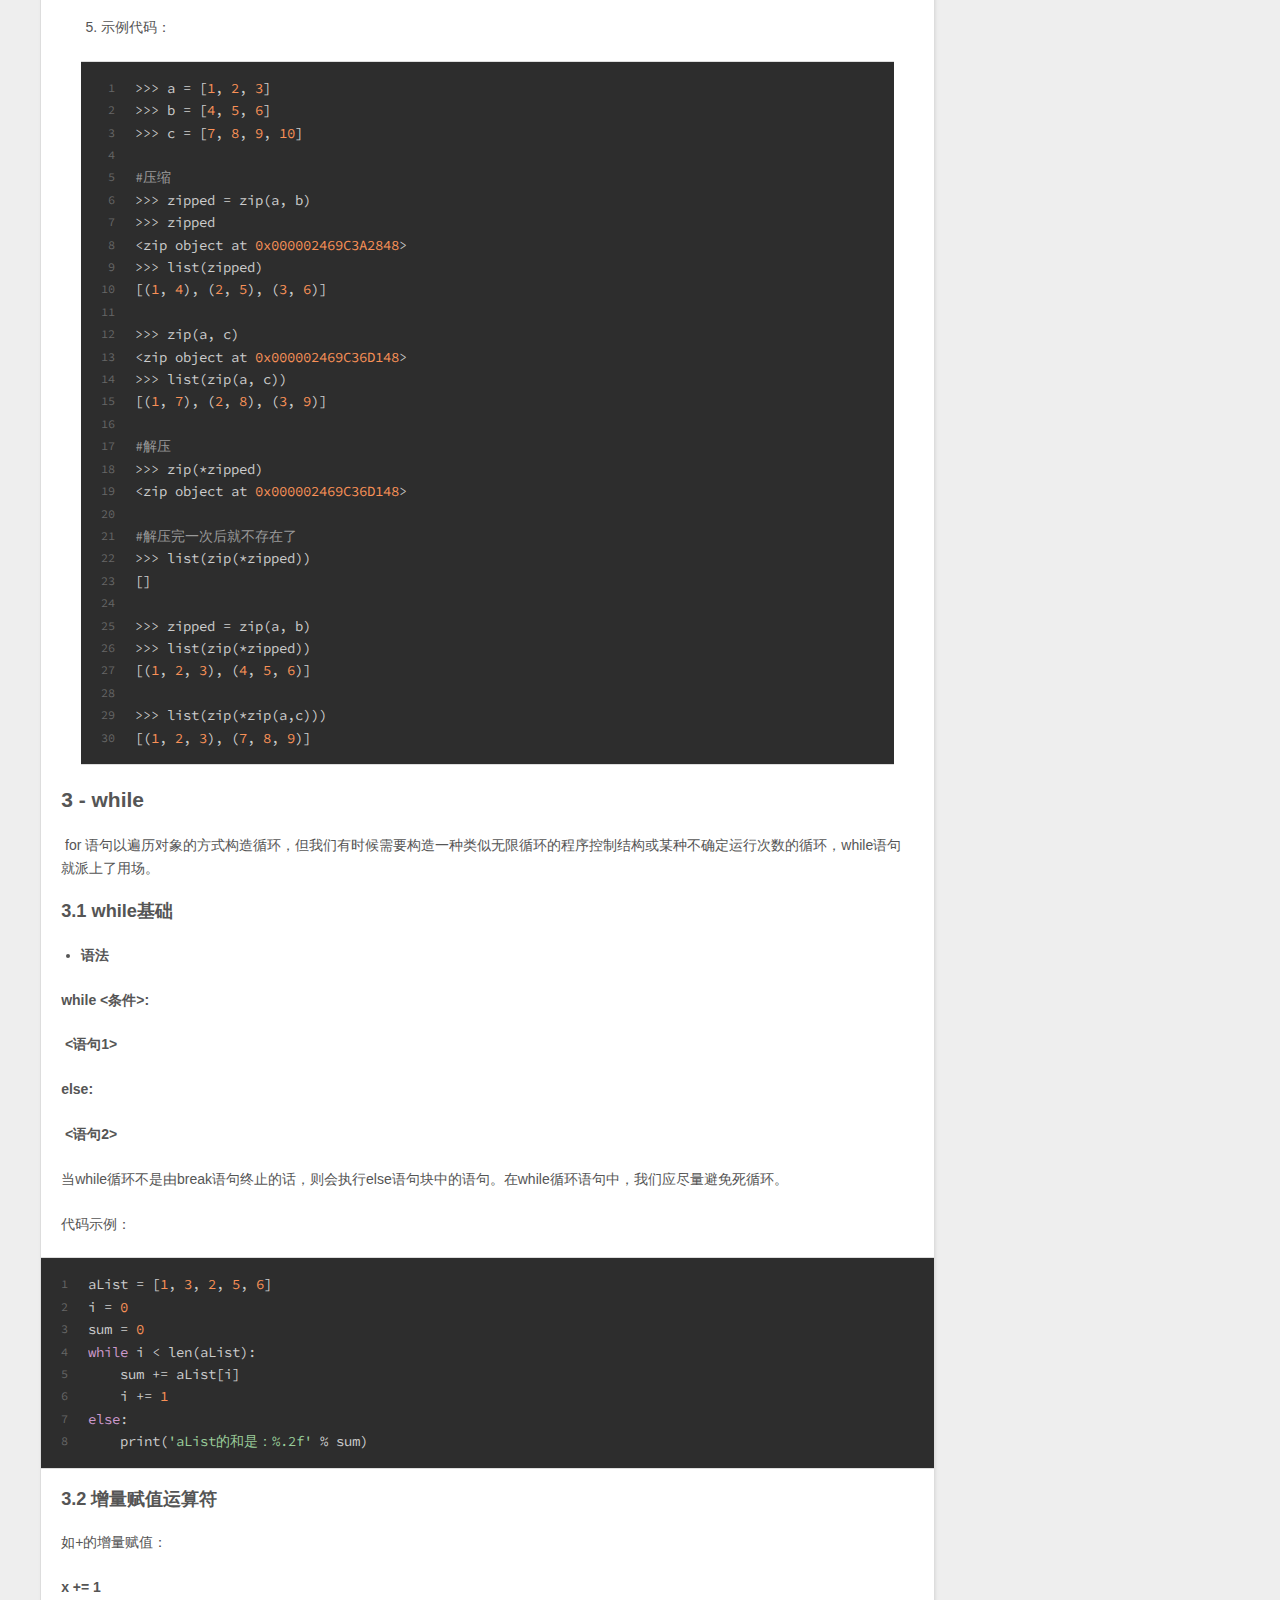
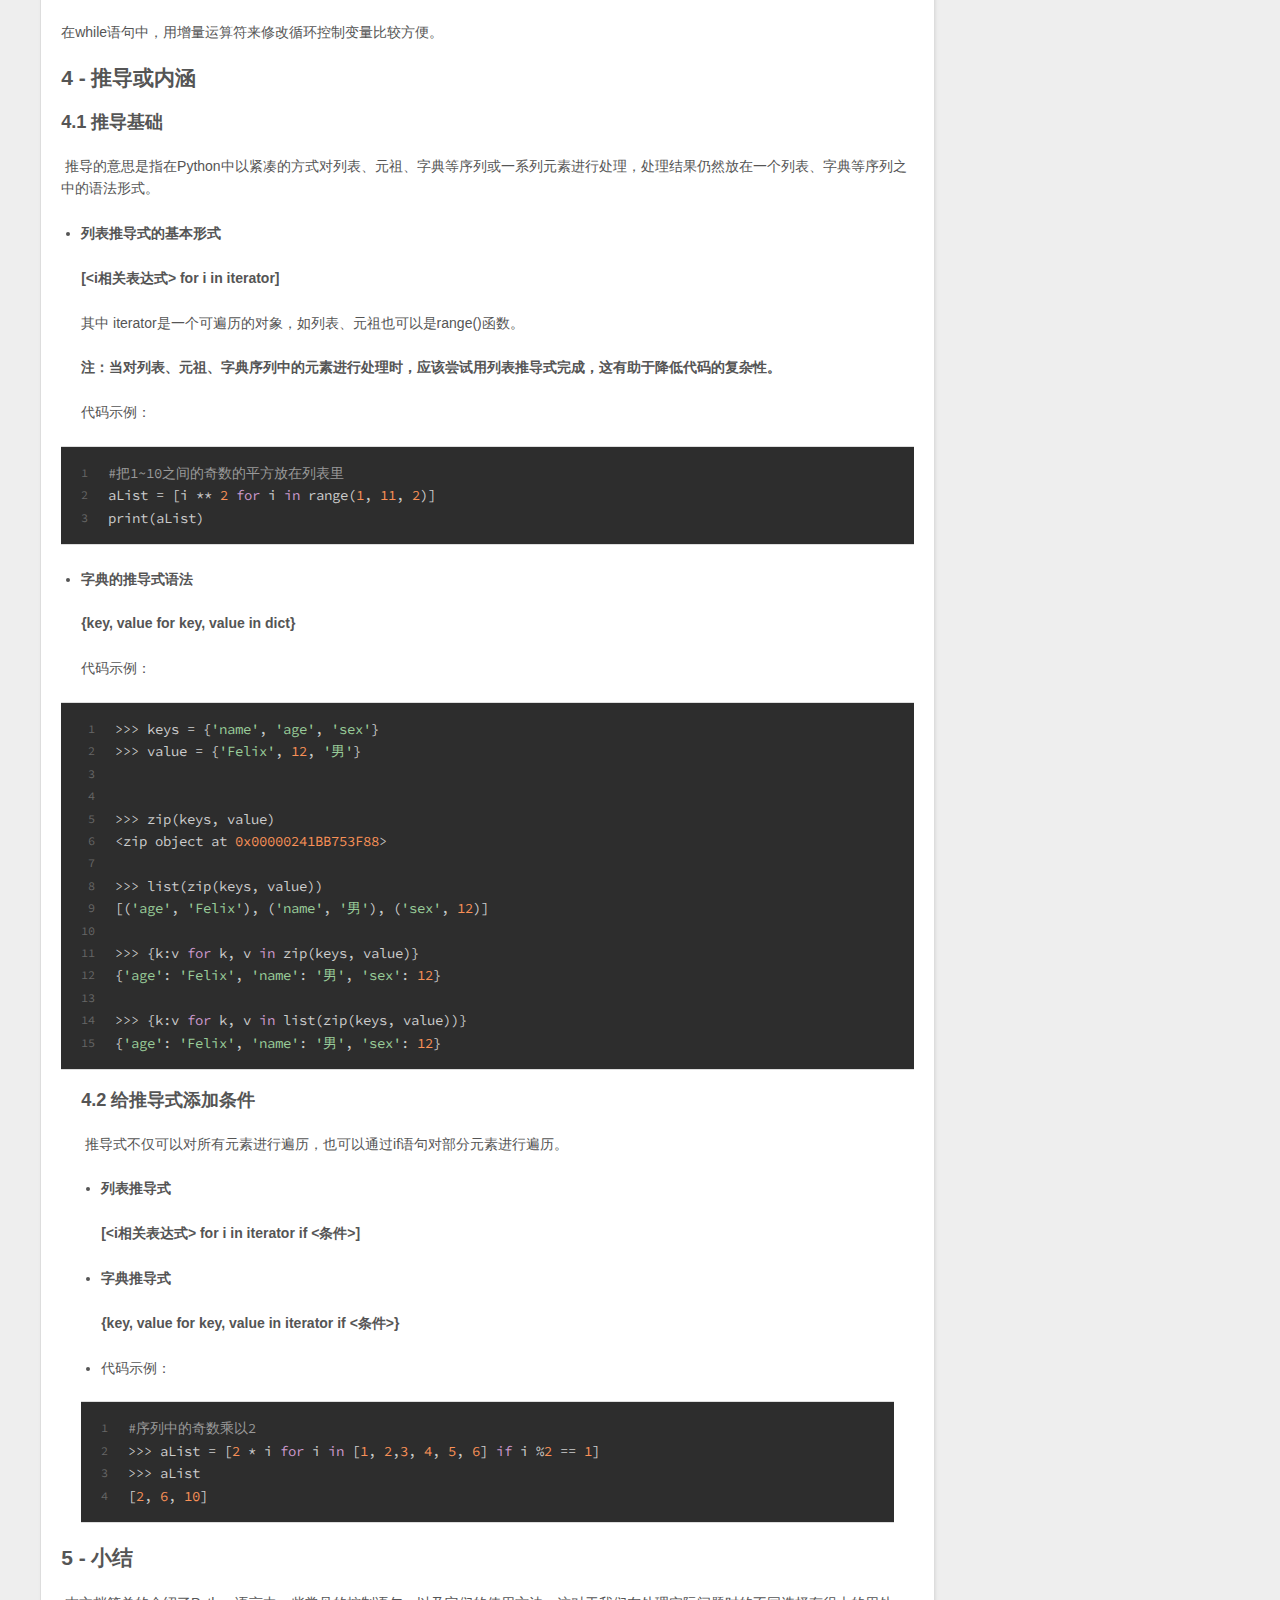
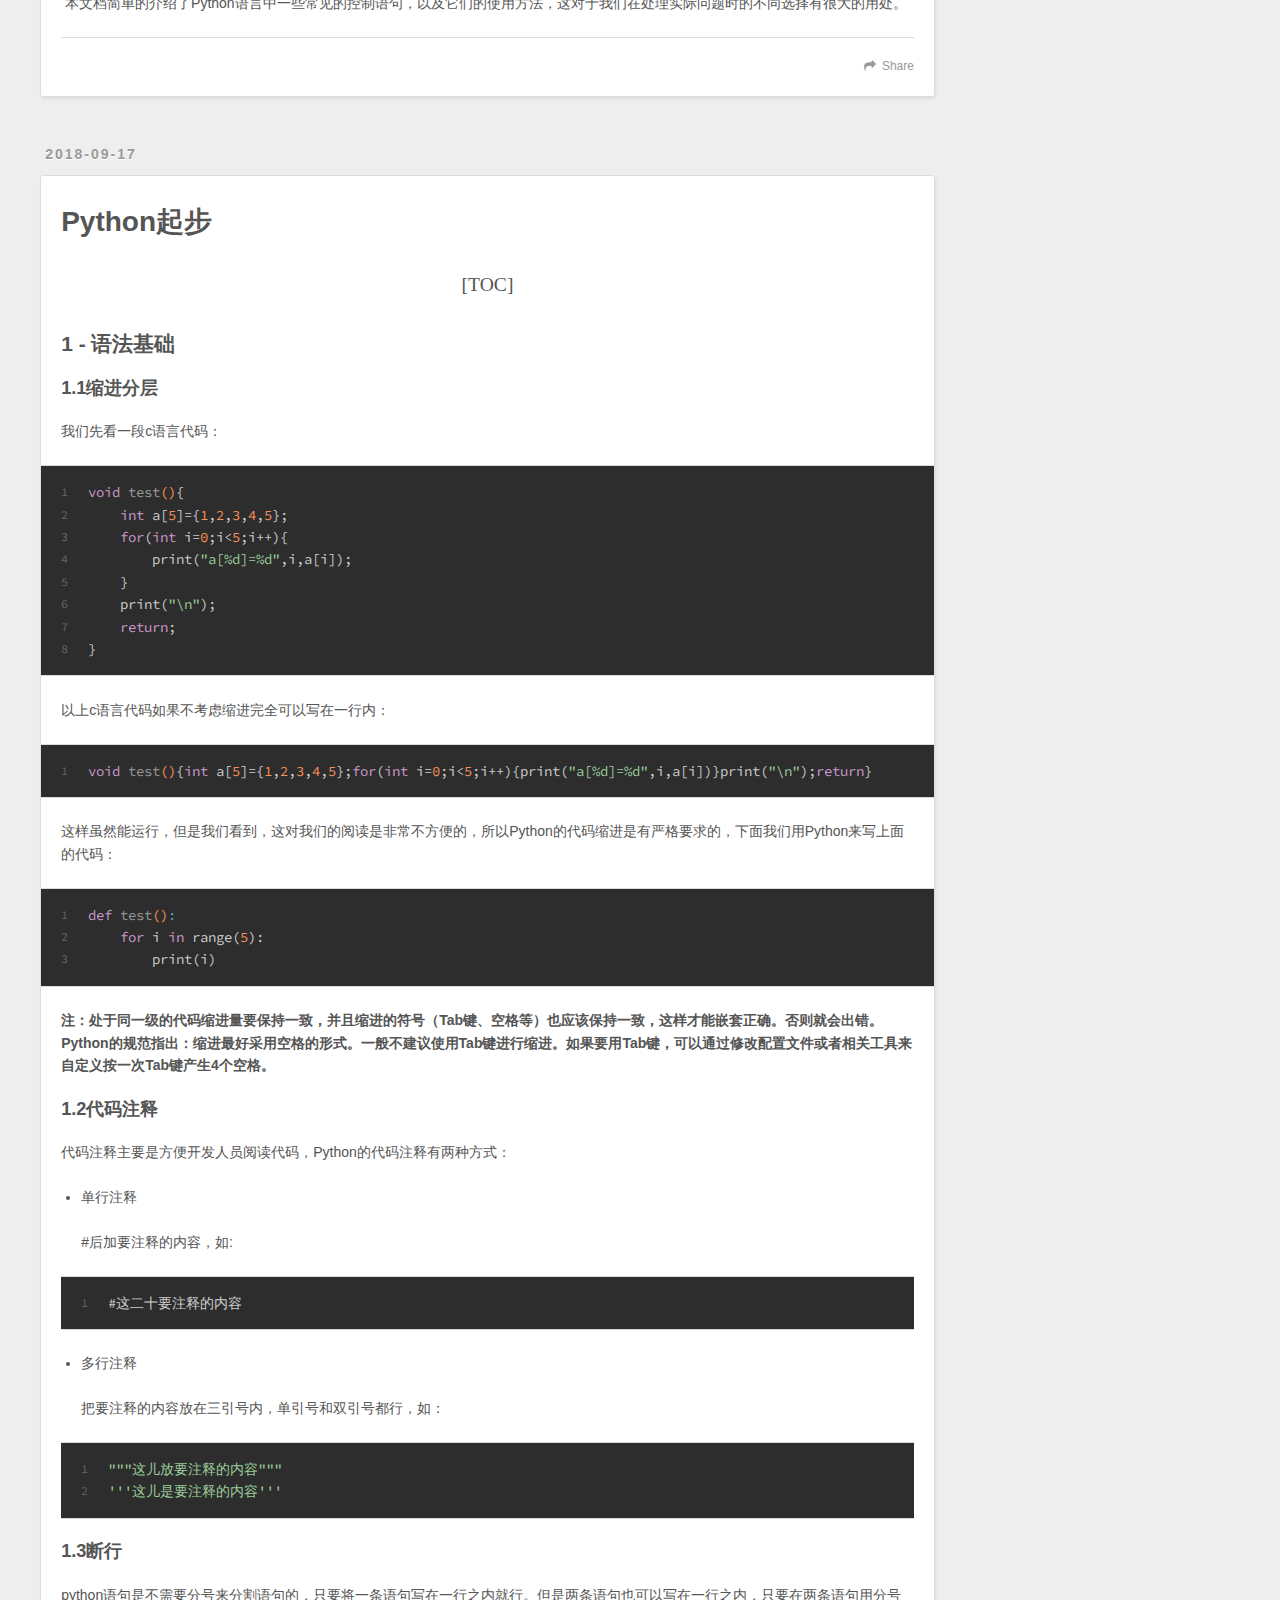
==== commit fd9c039f: "Site updated: 2018-09-17 23:14:53" ====
--- a/index.html
+++ b/index.html
@@ -1,306 +1,514 @@
 <!DOCTYPE html>
-
-
-
-  
-
-
-<html class="theme-next muse use-motion" lang="">
+<html>
 <head>
-  <meta charset="UTF-8"/>
-<meta http-equiv="X-UA-Compatible" content="IE=edge" />
-<meta name="viewport" content="width=device-width, initial-scale=1, maximum-scale=1"/>
-<meta name="theme-color" content="#222">
-
-
-
-
-
-
-
-
-
-<meta http-equiv="Cache-Control" content="no-transform" />
-<meta http-equiv="Cache-Control" content="no-siteapp" />
-
-
-
-
-
-
-
-
-
-
-
-
-
-
-
-
-  
-  
-  <link href="/lib/fancybox/source/jquery.fancybox.css?v=2.1.5" rel="stylesheet" type="text/css" />
-
-
-
-
-
-
-
-<link href="/lib/font-awesome/css/font-awesome.min.css?v=4.6.2" rel="stylesheet" type="text/css" />
-
-<link href="/css/main.css?v=5.1.4" rel="stylesheet" type="text/css" />
-
-
-  <link rel="apple-touch-icon" sizes="180x180" href="/images/apple-touch-icon-next.png?v=5.1.4">
-
-
-  <link rel="icon" type="image/png" sizes="32x32" href="/images/favicon-32x32-next.png?v=5.1.4">
-
-
-  <link rel="icon" type="image/png" sizes="16x16" href="/images/favicon-16x16-next.png?v=5.1.4">
-
-
-  <link rel="mask-icon" href="/images/logo.svg?v=5.1.4" color="#222">
-
-
-
-
-
-  <meta name="keywords" content="Hexo, NexT" />
-
-
-
-
-
-
-
-
-
-
-<meta property="og:type" content="website">
+  <meta charset="utf-8">
+  
+
+  
+  <title>刘笑的技术文档</title>
+  <meta name="viewport" content="width=device-width, initial-scale=1, maximum-scale=1">
+  <meta property="og:type" content="website">
 <meta property="og:title" content="刘笑的技术文档">
 <meta property="og:url" content="http://yoursite.com/index.html">
 <meta property="og:site_name" content="刘笑的技术文档">
 <meta property="og:locale" content="default">
 <meta name="twitter:card" content="summary">
 <meta name="twitter:title" content="刘笑的技术文档">
-
-
-
-<script type="text/javascript" id="hexo.configurations">
-  var NexT = window.NexT || {};
-  var CONFIG = {
-    root: '/',
-    scheme: 'Muse',
-    version: '5.1.4',
-    sidebar: {"position":"left","display":"always","offset":12,"b2t":false,"scrollpercent":false,"onmobile":false},
-    fancybox: true,
-    tabs: true,
-    motion: {"enable":true,"async":false,"transition":{"post_block":"fadeIn","post_header":"slideDownIn","post_body":"slideDownIn","coll_header":"slideLeftIn","sidebar":"slideUpIn"}},
-    duoshuo: {
-      userId: '0',
-      author: 'Author'
-    },
-    algolia: {
-      applicationID: '',
-      apiKey: '',
-      indexName: '',
-      hits: {"per_page":10},
-      labels: {"input_placeholder":"Search for Posts","hits_empty":"We didn't find any results for the search: ${query}","hits_stats":"${hits} results found in ${time} ms"}
-    }
-  };
-</script>
-
-
-
-  <link rel="canonical" href="http://yoursite.com/"/>
-
-
-
-
-
-  <title>刘笑的技术文档</title>
-  
-
-
-
-
-
-
-
-
+  
+    <link rel="alternate" href="/atom.xml" title="刘笑的技术文档" type="application/atom+xml">
+  
+  
+    <link rel="icon" href="/favicon.png">
+  
+  
+    <link href="//fonts.googleapis.com/css?family=Source+Code+Pro" rel="stylesheet" type="text/css">
+  
+  <link rel="stylesheet" href="/css/style.css">
 </head>
 
-<body itemscope itemtype="http://schema.org/WebPage" lang="default">
-
-  
-  
-    
-  
-
-  <div class="container sidebar-position-left 
-  page-home">
-    <div class="headband"></div>
-
-    <header id="header" class="header" itemscope itemtype="http://schema.org/WPHeader">
-      <div class="header-inner"><div class="site-brand-wrapper">
-  <div class="site-meta ">
-    
-
-    <div class="custom-logo-site-title">
-      <a href="/"  class="brand" rel="start">
-        <span class="logo-line-before"><i></i></span>
-        <span class="site-title">刘笑的技术文档</span>
-        <span class="logo-line-after"><i></i></span>
-      </a>
-    </div>
-      
-        <p class="site-subtitle">加油</p>
-      
-  </div>
-
-  <div class="site-nav-toggle">
-    <button>
-      <span class="btn-bar"></span>
-      <span class="btn-bar"></span>
-      <span class="btn-bar"></span>
-    </button>
-  </div>
-</div>
-
-<nav class="site-nav">
-  
-
-  
-    <ul id="menu" class="menu">
-      
-        
-        <li class="menu-item menu-item-home">
-          <a href="/" rel="section">
-            
-              <i class="menu-item-icon fa fa-fw fa-home"></i> <br />
-            
-            Home
-          </a>
-        </li>
-      
-        
-        <li class="menu-item menu-item-archives">
-          <a href="/archives/" rel="section">
-            
-              <i class="menu-item-icon fa fa-fw fa-archive"></i> <br />
-            
-            Archives
-          </a>
-        </li>
-      
-
-      
-    </ul>
-  
-
-  
-</nav>
-
-
-
- </div>
-    </header>
-
-    <main id="main" class="main">
-      <div class="main-inner">
-        <div class="content-wrap">
-          <div id="content" class="content">
-            
-  <section id="posts" class="posts-expand">
-    
-      
-
-  
-
-  
-  
-  
-
-  <article class="post post-type-normal" itemscope itemtype="http://schema.org/Article">
-  
-  
-  
-  <div class="post-block">
-    <link itemprop="mainEntityOfPage" href="http://yoursite.com/2018/09/17/git的使用/">
-
-    <span hidden itemprop="author" itemscope itemtype="http://schema.org/Person">
-      <meta itemprop="name" content="lsmilesmile">
-      <meta itemprop="description" content="">
-      <meta itemprop="image" content="/images/avatar.gif">
-    </span>
-
-    <span hidden itemprop="publisher" itemscope itemtype="http://schema.org/Organization">
-      <meta itemprop="name" content="刘笑的技术文档">
-    </span>
-
-    
-      <header class="post-header">
-
-        
-        
-          <h1 class="post-title" itemprop="name headline">
-                
-                <a class="post-title-link" href="/2018/09/17/git的使用/" itemprop="url">Untitled</a></h1>
-        
-
-        <div class="post-meta">
-          <span class="post-time">
-            
-              <span class="post-meta-item-icon">
-                <i class="fa fa-calendar-o"></i>
-              </span>
-              
-                <span class="post-meta-item-text">Posted on</span>
-              
-              <time title="Post created" itemprop="dateCreated datePublished" datetime="2018-09-17T15:52:32+08:00">
-                2018-09-17
-              </time>
-            
-
-            
-
-            
-          </span>
-
-          
-
-          
-            
-          
-
-          
-          
-
-          
-
-          
-
-          
-
-        </div>
-      </header>
-    
-
-    
-    
-    
-    <div class="post-body" itemprop="articleBody">
-
-      
-      
-
-      
-        
-          
-            <h3 id="git上传本地文件到github起步"><a href="#git上传本地文件到github起步" class="headerlink" title="git上传本地文件到github起步"></a><strong>git上传本地文件到github起步</strong></h3><h4 id="1、个人信息配置"><a href="#1、个人信息配置" class="headerlink" title="1、个人信息配置"></a><strong>1、个人信息配置</strong></h4><p>打开Git bash输入以下命令（用户和邮箱为你的github注册的账号和邮箱）</p>
+<body>
+  <div id="container">
+    <div id="wrap">
+      <header id="header">
+  <div id="banner"></div>
+  <div id="header-outer" class="outer">
+    <div id="header-title" class="inner">
+      <h1 id="logo-wrap">
+        <a href="/" id="logo">刘笑的技术文档</a>
+      </h1>
+      
+        <h2 id="subtitle-wrap">
+          <a href="/" id="subtitle">加油</a>
+        </h2>
+      
+    </div>
+    <div id="header-inner" class="inner">
+      <nav id="main-nav">
+        <a id="main-nav-toggle" class="nav-icon"></a>
+        
+          <a class="main-nav-link" href="/">Home</a>
+        
+          <a class="main-nav-link" href="/archives">Archives</a>
+        
+      </nav>
+      <nav id="sub-nav">
+        
+          <a id="nav-rss-link" class="nav-icon" href="/atom.xml" title="RSS Feed"></a>
+        
+        <a id="nav-search-btn" class="nav-icon" title="Search"></a>
+      </nav>
+      <div id="search-form-wrap">
+        <form action="//google.com/search" method="get" accept-charset="UTF-8" class="search-form"><input type="search" name="q" class="search-form-input" placeholder="Search"><button type="submit" class="search-form-submit">&#xF002;</button><input type="hidden" name="sitesearch" value="http://yoursite.com"></form>
+      </div>
+    </div>
+  </div>
+</header>
+      <div class="outer">
+        <section id="main">
+  
+    <article id="post-Python控制语句4" class="article article-type-post" itemscope itemprop="blogPost">
+  <div class="article-meta">
+    <a href="/2018/09/17/Python控制语句4/" class="article-date">
+  <time datetime="2018-09-17T08:34:39.920Z" itemprop="datePublished">2018-09-17</time>
+</a>
+    
+  </div>
+  <div class="article-inner">
+    
+    
+    <div class="article-entry" itemprop="articleBody">
+      
+        <h1 id="Python控制语句"><a href="#Python控制语句" class="headerlink" title="Python控制语句"></a>Python控制语句</h1><blockquote>
+<p>[TOC]</p>
+</blockquote>
+<h2 id="1-if"><a href="#1-if" class="headerlink" title="1 - if"></a>1 - if</h2><p>​    多数情况下，在执行程序时要根据程序中的某个条件来决定是否执行某一条语句，这就要用到if。</p>
+<h3 id="1-1-if基础"><a href="#1-1-if基础" class="headerlink" title="1.1 if基础"></a>1.1 if基础</h3><p>if的作用是选择执行语句，形式：</p>
+<ul>
+<li><p><strong>语法一</strong></p>
+<p><strong>if &lt;条件&gt;:</strong></p>
+<p>​    <strong>&lt;语句&gt;</strong></p>
+</li>
+</ul>
+<p>其中的条件可以是任意类型的表达式。</p>
+<p>代码示例：</p>
+<figure class="highlight python"><table><tr><td class="gutter"><pre><span class="line">1</span><br><span class="line">2</span><br><span class="line">3</span><br></pre></td><td class="code"><pre><span class="line">x = <span class="number">3</span></span><br><span class="line"><span class="keyword">if</span> x == <span class="number">3</span>:</span><br><span class="line">    print(<span class="string">'1'</span>)</span><br></pre></td></tr></table></figure>
+<ul>
+<li><p><strong>语法二</strong></p>
+<p><strong>if &lt;条件1&gt;:</strong></p>
+<p>​    <strong>&lt;语句1&gt;</strong></p>
+<p><strong>else:</strong></p>
+<p>​    <strong>&lt;语句2&gt;</strong></p>
+</li>
+</ul>
+<p>代码示例：</p>
+<figure class="highlight python"><table><tr><td class="gutter"><pre><span class="line">1</span><br><span class="line">2</span><br><span class="line">3</span><br><span class="line">4</span><br><span class="line">5</span><br></pre></td><td class="code"><pre><span class="line">x = <span class="number">3</span></span><br><span class="line"><span class="keyword">if</span> x == <span class="number">3</span>:</span><br><span class="line">    print(<span class="string">'1'</span>)</span><br><span class="line"><span class="keyword">else</span>:</span><br><span class="line">    print(<span class="string">'0'</span>)</span><br></pre></td></tr></table></figure>
+<ul>
+<li><p><strong>语法三</strong></p>
+<p><strong>if &lt;条件1&gt;:</strong></p>
+<p>​    <strong>&lt;语句1&gt;</strong></p>
+<p><strong>elif &lt;条件2&gt;:</strong></p>
+<p>​    <strong>&lt;语句2&gt;</strong></p>
+<p><strong>else:</strong></p>
+<p>​    <strong>&lt;语句3&gt;</strong></p>
+<p>代码示例：</p>
+<figure class="highlight python"><table><tr><td class="gutter"><pre><span class="line">1</span><br><span class="line">2</span><br><span class="line">3</span><br><span class="line">4</span><br><span class="line">5</span><br><span class="line">6</span><br><span class="line">7</span><br></pre></td><td class="code"><pre><span class="line">x = <span class="number">0</span></span><br><span class="line"><span class="keyword">if</span> x &gt; <span class="number">0</span>:</span><br><span class="line">    print(<span class="string">'1'</span>)</span><br><span class="line"><span class="keyword">elif</span> x &lt; <span class="number">0</span>:</span><br><span class="line">    print(<span class="string">'-1'</span>)</span><br><span class="line"><span class="keyword">else</span>:</span><br><span class="line">    print(<span class="string">'0'</span>)</span><br></pre></td></tr></table></figure>
+</li>
+<li><p><strong>语法四</strong></p>
+<p><strong>if &lt;条件1&gt;:</strong></p>
+<p>​    <strong>&lt;语句1&gt;</strong></p>
+<p><strong>elif &lt;条件2&gt;:</strong></p>
+<p>​    <strong>&lt;语句2&gt;</strong></p>
+<p><strong>elif &lt;条件3&gt;:</strong></p>
+<p>​    <strong>&lt;语句3&gt;</strong></p>
+<p><strong>else:</strong></p>
+<p>​    <strong>&lt;语句4&gt;</strong></p>
+<p>代码示例：</p>
+<figure class="highlight python"><table><tr><td class="gutter"><pre><span class="line">1</span><br><span class="line">2</span><br><span class="line">3</span><br><span class="line">4</span><br><span class="line">5</span><br><span class="line">6</span><br><span class="line">7</span><br><span class="line">8</span><br><span class="line">9</span><br><span class="line">10</span><br><span class="line">11</span><br></pre></td><td class="code"><pre><span class="line">score = float(input(<span class="string">'请输入你的分数：'</span>))</span><br><span class="line"><span class="keyword">if</span> score &gt;= <span class="number">90</span>:</span><br><span class="line">    print(<span class="string">'A'</span>)</span><br><span class="line"><span class="keyword">elif</span> score &gt;=<span class="number">80</span>:</span><br><span class="line">    print(<span class="string">'B'</span>)</span><br><span class="line"><span class="keyword">elif</span> score &gt;= <span class="number">70</span>:</span><br><span class="line">    print(<span class="string">'C'</span>)</span><br><span class="line"><span class="keyword">elif</span> score &gt;= <span class="number">60</span>:</span><br><span class="line">    print(<span class="string">'D'</span>)</span><br><span class="line"><span class="keyword">else</span>:</span><br><span class="line">    print(<span class="string">'抱歉你没通过！'</span>)</span><br></pre></td></tr></table></figure>
+</li>
+</ul>
+<h3 id="1-2-if语句嵌套"><a href="#1-2-if语句嵌套" class="headerlink" title="1.2 if语句嵌套"></a>1.2 if语句嵌套</h3><ul>
+<li><strong>语法一</strong></li>
+</ul>
+<p><strong>if &lt;条件1&gt;:</strong></p>
+<p>​    <strong>if &lt;条件2&gt;:</strong></p>
+<p>​        <strong>&lt;语句1&gt;</strong></p>
+<p>​    <strong>elif &lt;条件3&gt;:</strong></p>
+<p>​        <strong>&lt;语句2&gt;</strong></p>
+<p><strong>else:</strong></p>
+<p>​    <strong>&lt;语句3&gt;</strong></p>
+<p>这种嵌套只是一种简单的情况，实际开发中根据功能可以写出更加复杂的嵌套结构。</p>
+<p>代码示例：</p>
+<figure class="highlight python"><table><tr><td class="gutter"><pre><span class="line">1</span><br><span class="line">2</span><br><span class="line">3</span><br><span class="line">4</span><br><span class="line">5</span><br><span class="line">6</span><br><span class="line">7</span><br><span class="line">8</span><br><span class="line">9</span><br><span class="line">10</span><br><span class="line">11</span><br><span class="line">12</span><br><span class="line">13</span><br><span class="line">14</span><br><span class="line">15</span><br><span class="line">16</span><br><span class="line">17</span><br><span class="line">18</span><br><span class="line">19</span><br><span class="line">20</span><br></pre></td><td class="code"><pre><span class="line">score = float(input(<span class="string">'请输入你的分数：'</span>))</span><br><span class="line">level = <span class="string">''</span></span><br><span class="line"><span class="keyword">if</span> score &gt;= <span class="number">90</span>:</span><br><span class="line">    <span class="keyword">if</span> score &lt;= <span class="number">95</span>:</span><br><span class="line">        level = <span class="string">'A'</span></span><br><span class="line">    <span class="keyword">else</span>:</span><br><span class="line">        level = <span class="string">'A+'</span></span><br><span class="line"><span class="keyword">elif</span> score &gt;= <span class="number">80</span>:</span><br><span class="line">    <span class="keyword">if</span> score &lt;= <span class="number">85</span>:</span><br><span class="line">        level = <span class="string">'B'</span></span><br><span class="line">    <span class="keyword">else</span>:</span><br><span class="line">        level = <span class="string">'B+'</span></span><br><span class="line"><span class="keyword">elif</span> score &gt;= <span class="number">70</span>:</span><br><span class="line">    <span class="keyword">if</span> score &lt;= <span class="number">75</span>:</span><br><span class="line">        level = <span class="string">'C'</span></span><br><span class="line">    <span class="keyword">else</span>:</span><br><span class="line">        level = <span class="string">'C+'</span></span><br><span class="line"><span class="keyword">else</span>:</span><br><span class="line">    level = <span class="string">'D'</span></span><br><span class="line">print(level)</span><br></pre></td></tr></table></figure>
+<h2 id="2-for"><a href="#2-for" class="headerlink" title="2 - for"></a>2 - for</h2><h3 id="2-1-for基础"><a href="#2-1-for基础" class="headerlink" title="2.1 for基础"></a>2.1 for基础</h3><p>​    其他高级语言for语句要用循环控制变量来控制循环。Python中for语句通过循环遍历某一序列对象来构建循环。</p>
+<ul>
+<li><p><strong>语法</strong></p>
+<p><strong>for &lt;循环变量&gt; in &lt;遍历对象&gt;:</strong></p>
+<p>​    <strong>&lt;语句1&gt;</strong></p>
+<p><strong>else:</strong></p>
+<p>​    <strong>&lt;语句2&gt;</strong></p>
+</li>
+</ul>
+<p>示例代码：</p>
+<figure class="highlight python"><table><tr><td class="gutter"><pre><span class="line">1</span><br><span class="line">2</span><br><span class="line">3</span><br><span class="line">4</span><br></pre></td><td class="code"><pre><span class="line"><span class="keyword">for</span> i <span class="keyword">in</span> (<span class="number">1</span>, <span class="number">4</span>, <span class="number">5</span>, <span class="number">6</span>):</span><br><span class="line">    print(i)</span><br><span class="line"><span class="keyword">else</span>:      <span class="comment">#循环结束</span></span><br><span class="line">    print(<span class="string">'over'</span>)</span><br></pre></td></tr></table></figure>
+<h3 id="2-2-for-与break、continue"><a href="#2-2-for-与break、continue" class="headerlink" title="2.2 for 与break、continue"></a>2.2 for 与break、continue</h3><ul>
+<li><p><strong>break</strong> - 该语句的作用是中断循环的执行，如果在for循环中执行力了break语句，for语句的遍历就会立即终止，即使还有未遍历完的数据，还是会立即终止for循环语句。</p>
+</li>
+<li><p><strong>continue</strong> - 该语句的作用是提前停止循环体的执行，开始下一轮循环。在for语句中如果执行了continue语句，则continue语句后的循环体语句不会被执行，即提前结束了本次循环，然后进行下一个遍历循环。</p>
+<p>示例代码一：</p>
+<figure class="highlight python"><table><tr><td class="gutter"><pre><span class="line">1</span><br><span class="line">2</span><br><span class="line">3</span><br><span class="line">4</span><br><span class="line">5</span><br><span class="line">6</span><br><span class="line">7</span><br><span class="line">8</span><br><span class="line">9</span><br><span class="line">10</span><br><span class="line">11</span><br><span class="line">12</span><br><span class="line">13</span><br></pre></td><td class="code"><pre><span class="line"><span class="keyword">for</span> i <span class="keyword">in</span> (<span class="number">1</span>, <span class="number">2</span>, <span class="number">3</span>, <span class="number">4</span>, <span class="number">5</span>, <span class="number">6</span>):</span><br><span class="line">    <span class="keyword">if</span> i % <span class="number">3</span> == <span class="number">0</span>:</span><br><span class="line">        <span class="keyword">continue</span></span><br><span class="line">    print(i ** <span class="number">2</span>)</span><br><span class="line">    <span class="keyword">if</span> i % <span class="number">5</span> == <span class="number">0</span>:</span><br><span class="line">        <span class="keyword">break</span></span><br><span class="line"> <span class="string">"""</span></span><br><span class="line"><span class="string"> 结果</span></span><br><span class="line"><span class="string"> 1</span></span><br><span class="line"><span class="string"> 4</span></span><br><span class="line"><span class="string"> 16</span></span><br><span class="line"><span class="string"> 25</span></span><br><span class="line"><span class="string"> """</span></span><br></pre></td></tr></table></figure>
+<p>示例代码二：</p>
+<figure class="highlight python"><table><tr><td class="gutter"><pre><span class="line">1</span><br><span class="line">2</span><br><span class="line">3</span><br><span class="line">4</span><br><span class="line">5</span><br><span class="line">6</span><br><span class="line">7</span><br><span class="line">8</span><br><span class="line">9</span><br><span class="line">10</span><br><span class="line">11</span><br><span class="line">12</span><br><span class="line">13</span><br><span class="line">14</span><br><span class="line">15</span><br><span class="line">16</span><br><span class="line">17</span><br><span class="line">18</span><br><span class="line">19</span><br><span class="line">20</span><br><span class="line">21</span><br></pre></td><td class="code"><pre><span class="line"><span class="comment">#for遍历字典</span></span><br><span class="line">dic = &#123;<span class="string">'a'</span>:<span class="number">1</span>, <span class="string">'b'</span>:<span class="number">2</span>, <span class="string">'c'</span>:<span class="number">3</span>&#125;</span><br><span class="line"><span class="keyword">for</span> key, value <span class="keyword">in</span> dic.items():</span><br><span class="line">    print(key, <span class="string">':'</span>, value)</span><br><span class="line"><span class="keyword">for</span> key <span class="keyword">in</span> dic.keys():</span><br><span class="line">    print(key)</span><br><span class="line"><span class="keyword">for</span> value <span class="keyword">in</span> dic.values():</span><br><span class="line">    print(value)</span><br><span class="line">    </span><br><span class="line"><span class="string">"""</span></span><br><span class="line"><span class="string">结果</span></span><br><span class="line"><span class="string">a : 1</span></span><br><span class="line"><span class="string">b : 2</span></span><br><span class="line"><span class="string">c : 3</span></span><br><span class="line"><span class="string">a</span></span><br><span class="line"><span class="string">b</span></span><br><span class="line"><span class="string">c</span></span><br><span class="line"><span class="string">1</span></span><br><span class="line"><span class="string">2</span></span><br><span class="line"><span class="string">3</span></span><br><span class="line"><span class="string">"""</span></span><br></pre></td></tr></table></figure>
+</li>
+</ul>
+<h3 id="2-3-for与range"><a href="#2-3-for与range" class="headerlink" title="2.3 for与range()"></a>2.3 for与range()</h3><p>​    for语句中的对象集合不仅可以是列表、字典以及元祖，也可以是range()函数产生的一个整数列表，以完成循环。</p>
+<ul>
+<li><p><strong>range()</strong> <strong>-</strong> <strong>包前不包后</strong></p>
+<ol>
+<li><p>语法：range([start,] stop[,step])</p>
+</li>
+<li><p>参数：</p>
+<p>start - 可选参数，循环开始的位置，默认为0；</p>
+<p>stop - 终止数，如果range只有一个参数x，将产生一个0到x-1的整数；</p>
+<p>step - 可选参数，步长，即每次循环序列增长值。</p>
+</li>
+<li><p>代码示例：</p>
+<figure class="highlight python"><table><tr><td class="gutter"><pre><span class="line">1</span><br><span class="line">2</span><br><span class="line">3</span><br><span class="line">4</span><br><span class="line">5</span><br><span class="line">6</span><br><span class="line">7</span><br><span class="line">8</span><br><span class="line">9</span><br><span class="line">10</span><br><span class="line">11</span><br><span class="line">12</span><br><span class="line">13</span><br><span class="line">14</span><br><span class="line">15</span><br><span class="line">16</span><br><span class="line">17</span><br><span class="line">18</span><br><span class="line">19</span><br><span class="line">20</span><br><span class="line">21</span><br><span class="line">22</span><br><span class="line">23</span><br><span class="line">24</span><br><span class="line">25</span><br><span class="line">26</span><br><span class="line">27</span><br></pre></td><td class="code"><pre><span class="line"><span class="meta">&gt;&gt;&gt; </span><span class="keyword">for</span> i <span class="keyword">in</span> range(<span class="number">6</span>):print(i)</span><br><span class="line"></span><br><span class="line"></span><br><span class="line"><span class="number">0</span></span><br><span class="line"><span class="number">1</span></span><br><span class="line"><span class="number">2</span></span><br><span class="line"><span class="number">3</span></span><br><span class="line"><span class="number">4</span></span><br><span class="line"><span class="number">5</span></span><br><span class="line"></span><br><span class="line"></span><br><span class="line"><span class="meta">&gt;&gt;&gt; </span><span class="keyword">for</span> i <span class="keyword">in</span> range(<span class="number">2</span>, <span class="number">7</span>):print(i)</span><br><span class="line"></span><br><span class="line"></span><br><span class="line"><span class="number">2</span></span><br><span class="line"><span class="number">3</span></span><br><span class="line"><span class="number">4</span></span><br><span class="line"><span class="number">5</span></span><br><span class="line"><span class="number">6</span></span><br><span class="line"></span><br><span class="line"></span><br><span class="line"><span class="meta">&gt;&gt;&gt; </span><span class="keyword">for</span> i <span class="keyword">in</span> range(<span class="number">2</span>, <span class="number">7</span>, <span class="number">2</span>):print(i)</span><br><span class="line"></span><br><span class="line"></span><br><span class="line"><span class="number">2</span></span><br><span class="line"><span class="number">4</span></span><br><span class="line"><span class="number">6</span></span><br></pre></td></tr></table></figure>
+<p><strong>注：for i in range(0):print(i)这条语句什么也不输出</strong>。</p>
+</li>
+</ol>
+</li>
+</ul>
+<h3 id="2-4-for与内置迭代函数"><a href="#2-4-for与内置迭代函数" class="headerlink" title="2.4 for与内置迭代函数"></a>2.4 for与内置迭代函数</h3><ul>
+<li><p><strong>enumerate()</strong></p>
+<ol>
+<li><p>描述：用于为可迭代对象添加序号，默认序号从0开始，一般用在 for 循环当中。 </p>
+</li>
+<li><p>语法：<strong>enumerate(iterable[,start=0])</strong></p>
+</li>
+<li><p>参数：</p>
+<ul>
+<li>iterable – 可迭代对象（字符串、列表、元祖、字典）。</li>
+<li>start – 序号起始位置，默认为0。</li>
+</ul>
+</li>
+<li><p>返回值：返回 enumerate(枚举) 对象。 </p>
+</li>
+<li><p>代码示例：</p>
+<figure class="highlight python"><table><tr><td class="gutter"><pre><span class="line">1</span><br><span class="line">2</span><br><span class="line">3</span><br><span class="line">4</span><br><span class="line">5</span><br><span class="line">6</span><br><span class="line">7</span><br><span class="line">8</span><br><span class="line">9</span><br><span class="line">10</span><br><span class="line">11</span><br><span class="line">12</span><br><span class="line">13</span><br><span class="line">14</span><br><span class="line">15</span><br><span class="line">16</span><br><span class="line">17</span><br><span class="line">18</span><br><span class="line">19</span><br><span class="line">20</span><br><span class="line">21</span><br><span class="line">22</span><br><span class="line">23</span><br><span class="line">24</span><br><span class="line">25</span><br><span class="line">26</span><br><span class="line">27</span><br><span class="line">28</span><br><span class="line">29</span><br><span class="line">30</span><br><span class="line">31</span><br><span class="line">32</span><br><span class="line">33</span><br><span class="line">34</span><br><span class="line">35</span><br><span class="line">36</span><br><span class="line">37</span><br><span class="line">38</span><br><span class="line">39</span><br><span class="line">40</span><br><span class="line">41</span><br><span class="line">42</span><br><span class="line">43</span><br><span class="line">44</span><br><span class="line">45</span><br><span class="line">46</span><br><span class="line">47</span><br><span class="line">48</span><br><span class="line">49</span><br><span class="line">50</span><br><span class="line">51</span><br><span class="line">52</span><br><span class="line">53</span><br><span class="line">54</span><br></pre></td><td class="code"><pre><span class="line"><span class="comment">#enumerate()的简单使用</span></span><br><span class="line"><span class="meta">&gt;&gt;&gt; </span>l = [<span class="string">'a'</span>, <span class="string">'b'</span>, <span class="string">'c'</span>, <span class="string">'d'</span>]</span><br><span class="line"></span><br><span class="line"><span class="comment">#enumerate()把序号和序列中的元素放在一个元祖里</span></span><br><span class="line">l = [<span class="string">'a'</span>, <span class="string">'b'</span>, <span class="string">'c'</span>, <span class="string">'d'</span>]</span><br><span class="line"><span class="keyword">for</span> i <span class="keyword">in</span> list(enumerate(l)):</span><br><span class="line">    print(type(i))</span><br><span class="line">    print(i[<span class="number">1</span>])</span><br><span class="line"><span class="string">"""</span></span><br><span class="line"><span class="string">结果</span></span><br><span class="line"><span class="string">&lt;class 'tuple'&gt;</span></span><br><span class="line"><span class="string">a</span></span><br><span class="line"><span class="string">&lt;class 'tuple'&gt;</span></span><br><span class="line"><span class="string">b</span></span><br><span class="line"><span class="string">&lt;class 'tuple'&gt;</span></span><br><span class="line"><span class="string">c</span></span><br><span class="line"><span class="string">&lt;class 'tuple'&gt;</span></span><br><span class="line"><span class="string">d</span></span><br><span class="line"><span class="string">"""</span></span><br><span class="line"></span><br><span class="line"><span class="meta">&gt;&gt;&gt; </span>enumerate(l)</span><br><span class="line">&lt;enumerate object at <span class="number">0x000002469C38C048</span>&gt;</span><br><span class="line"></span><br><span class="line"><span class="meta">&gt;&gt;&gt; </span>list(enumerate(l))</span><br><span class="line">[(<span class="number">0</span>, <span class="string">'a'</span>), (<span class="number">1</span>, <span class="string">'b'</span>), (<span class="number">2</span>, <span class="string">'c'</span>), (<span class="number">3</span>, <span class="string">'d'</span>)]</span><br><span class="line"></span><br><span class="line"><span class="meta">&gt;&gt;&gt; </span>list(enumerate(l, <span class="number">1</span>))</span><br><span class="line">[(<span class="number">1</span>, <span class="string">'a'</span>), (<span class="number">2</span>, <span class="string">'b'</span>), (<span class="number">3</span>, <span class="string">'c'</span>), (<span class="number">4</span>, <span class="string">'d'</span>)]</span><br><span class="line"></span><br><span class="line"><span class="comment">#用普通的for循环给可迭代对象添加序号</span></span><br><span class="line">i = <span class="number">0</span></span><br><span class="line">l = [<span class="string">'a'</span>, <span class="string">'b'</span>, <span class="string">'c'</span>, <span class="string">'d'</span>]</span><br><span class="line"><span class="keyword">for</span> element <span class="keyword">in</span> l:</span><br><span class="line">    print(i, element)</span><br><span class="line">    i += <span class="number">1</span></span><br><span class="line"><span class="string">"""</span></span><br><span class="line"><span class="string">结果</span></span><br><span class="line"><span class="string">0 a</span></span><br><span class="line"><span class="string">1 b</span></span><br><span class="line"><span class="string">2 c</span></span><br><span class="line"><span class="string">3 d</span></span><br><span class="line"><span class="string">"""</span></span><br><span class="line"></span><br><span class="line"><span class="comment">#for循环使用enumerate()</span></span><br><span class="line">l = [<span class="string">'a'</span>, <span class="string">'b'</span>, <span class="string">'c'</span>, <span class="string">'d'</span>]</span><br><span class="line"><span class="keyword">for</span> i, element <span class="keyword">in</span> enumerate(l):</span><br><span class="line">    print(i, element)</span><br><span class="line"><span class="string">"""</span></span><br><span class="line"><span class="string">结果</span></span><br><span class="line"><span class="string">0 a</span></span><br><span class="line"><span class="string">1 b</span></span><br><span class="line"><span class="string">2 c</span></span><br><span class="line"><span class="string">3 d</span></span><br><span class="line"><span class="string">"""</span></span><br></pre></td></tr></table></figure>
+</li>
+</ol>
+</li>
+<li><p><strong>sorted()</strong> <strong>- 内建函数</strong></p>
+<ol>
+<li>描述：对所有可迭代的对象进行排序操作。 </li>
+<li>语法：<strong>sorted(iterable, key=None, reverse=False)</strong></li>
+<li>参数：<ul>
+<li>iterable –  可迭代对象。</li>
+<li>key –  主要是用来进行比较的元素，只有一个参数，具体的函数的参数就是取自于可迭代对象中，指定可迭代对象中的一个元素来进行排序。</li>
+<li>reverse –  排序规则，reverse = True  降序 ， reverse = False 升序（默认）。</li>
+</ul>
+</li>
+<li>返回值：返回重新排序的列表。 </li>
+</ol>
+</li>
+<li><p><strong>sort()</strong> <strong>- 内建方法</strong></p>
+<ol>
+<li><p>描述：直接对列表进行排序</p>
+</li>
+<li><p>语法：<strong>list.sort(func=None, key=None, reverse=False)</strong></p>
+</li>
+<li><p>参数：</p>
+<ul>
+<li>key –  主要是用来进行比较的元素，只有一个参数，具体的函数的参数就是取自于可迭代对象中，指定可迭代对象中的一个元素来进行排序。</li>
+<li>reverse –  排序规则，reverse = True  降序 ， reverse = False 升序（默认）。</li>
+</ul>
+</li>
+<li><p>返回值：返回重新排序的列表。 </p>
+</li>
+<li><p>sorted()和sort()代码示例：</p>
+<figure class="highlight python"><table><tr><td class="gutter"><pre><span class="line">1</span><br><span class="line">2</span><br><span class="line">3</span><br><span class="line">4</span><br><span class="line">5</span><br><span class="line">6</span><br><span class="line">7</span><br><span class="line">8</span><br><span class="line">9</span><br><span class="line">10</span><br><span class="line">11</span><br><span class="line">12</span><br><span class="line">13</span><br><span class="line">14</span><br><span class="line">15</span><br><span class="line">16</span><br><span class="line">17</span><br><span class="line">18</span><br><span class="line">19</span><br><span class="line">20</span><br><span class="line">21</span><br><span class="line">22</span><br><span class="line">23</span><br><span class="line">24</span><br><span class="line">25</span><br><span class="line">26</span><br><span class="line">27</span><br><span class="line">28</span><br><span class="line">29</span><br><span class="line">30</span><br><span class="line">31</span><br><span class="line">32</span><br></pre></td><td class="code"><pre><span class="line"><span class="meta">&gt;&gt;&gt; </span>lst1 = [<span class="number">1</span>, <span class="number">5</span>, <span class="number">2</span>, <span class="number">6</span>, <span class="number">4</span>, <span class="number">0</span>]</span><br><span class="line"></span><br><span class="line"></span><br><span class="line"><span class="meta">&gt;&gt;&gt; </span>lst2 = sorted(lst1)</span><br><span class="line"></span><br><span class="line"><span class="meta">&gt;&gt;&gt; </span>lst2</span><br><span class="line">[<span class="number">0</span>, <span class="number">1</span>, <span class="number">2</span>, <span class="number">4</span>, <span class="number">5</span>, <span class="number">6</span>]</span><br><span class="line"></span><br><span class="line"><span class="comment">#sorted()不改变原来的列表</span></span><br><span class="line"><span class="meta">&gt;&gt;&gt; </span>lst1</span><br><span class="line">[<span class="number">1</span>, <span class="number">5</span>, <span class="number">2</span>, <span class="number">6</span>, <span class="number">4</span>, <span class="number">0</span>]</span><br><span class="line"></span><br><span class="line"><span class="meta">&gt;&gt;&gt; </span>lst1.sort()</span><br><span class="line"><span class="comment">#sort()改变原来的列表</span></span><br><span class="line"><span class="meta">&gt;&gt;&gt; </span>lst1</span><br><span class="line">[<span class="number">0</span>, <span class="number">1</span>, <span class="number">2</span>, <span class="number">4</span>, <span class="number">5</span>, <span class="number">6</span>]</span><br><span class="line"></span><br><span class="line"><span class="comment">#两者不是同一个引用，所以sorted()并没有改变原来的列表</span></span><br><span class="line"><span class="meta">&gt;&gt;&gt; </span>id(lst1)</span><br><span class="line"><span class="number">2502292021832</span></span><br><span class="line"></span><br><span class="line"><span class="meta">&gt;&gt;&gt; </span>id(lst2)</span><br><span class="line"><span class="number">2502291722184</span></span><br><span class="line"></span><br><span class="line"><span class="comment">#指定升序还是降序</span></span><br><span class="line"><span class="meta">&gt;&gt;&gt; </span>lst3 = [<span class="number">1</span>, <span class="number">5</span>, <span class="number">2</span>, <span class="number">6</span>, <span class="number">4</span>, <span class="number">0</span>]</span><br><span class="line"><span class="meta">&gt;&gt;&gt; </span>lst3.sort(reverse=<span class="keyword">True</span>)</span><br><span class="line"><span class="meta">&gt;&gt;&gt; </span>lst3</span><br><span class="line">[<span class="number">6</span>, <span class="number">5</span>, <span class="number">4</span>, <span class="number">2</span>, <span class="number">1</span>, <span class="number">0</span>]</span><br><span class="line"><span class="meta">&gt;&gt;&gt; </span>lst4 = [<span class="number">1</span>, <span class="number">5</span>, <span class="number">2</span>, <span class="number">6</span>, <span class="number">4</span>, <span class="number">0</span>]</span><br><span class="line"><span class="meta">&gt;&gt;&gt; </span>sorted(lst3, reverse=<span class="keyword">True</span>)</span><br><span class="line">[<span class="number">6</span>, <span class="number">5</span>, <span class="number">4</span>, <span class="number">2</span>, <span class="number">1</span>, <span class="number">0</span>]</span><br></pre></td></tr></table></figure>
+</li>
+</ol>
+<p><strong>注：</strong></p>
+<blockquote>
+<p><strong>sort 与 sorted 区别：</strong></p>
+<p>sort 是应用在 list 上的方法，这是因为sort在原始序列上进行操作，要改变原始序列，所以他不能操作元祖。而sorted 可以对所有可迭代的对象进行排序操作。list 的 sort 方法返回的是对已经存在的列表进行操作，而内建函数 sorted 方法返回的是一个新的 list，而不是在原来的基础上进行的操作。</p>
+</blockquote>
+</li>
+<li><p><strong>reversed()</strong></p>
+<ol>
+<li><p>描述：函数返回一个反转的迭代器。 </p>
+</li>
+<li><p>语法：<strong>reverse(seq)</strong></p>
+</li>
+<li><p>参数：</p>
+<ul>
+<li>seq - 要转换的序列，可以是 <strong>tuple, string, list</strong> 或 <strong>range</strong>。</li>
+</ul>
+</li>
+<li><p>返回值：返回一个反转的迭代器。 </p>
+</li>
+<li><p>示例代码：</p>
+<figure class="highlight python"><table><tr><td class="gutter"><pre><span class="line">1</span><br><span class="line">2</span><br><span class="line">3</span><br><span class="line">4</span><br><span class="line">5</span><br><span class="line">6</span><br><span class="line">7</span><br><span class="line">8</span><br><span class="line">9</span><br><span class="line">10</span><br><span class="line">11</span><br><span class="line">12</span><br><span class="line">13</span><br><span class="line">14</span><br><span class="line">15</span><br><span class="line">16</span><br><span class="line">17</span><br><span class="line">18</span><br><span class="line">19</span><br><span class="line">20</span><br><span class="line">21</span><br><span class="line">22</span><br><span class="line">23</span><br><span class="line">24</span><br><span class="line">25</span><br><span class="line">26</span><br><span class="line">27</span><br><span class="line">28</span><br><span class="line">29</span><br><span class="line">30</span><br><span class="line">31</span><br></pre></td><td class="code"><pre><span class="line"><span class="meta">&gt;&gt;&gt; </span>str_temp = <span class="string">'felix'</span></span><br><span class="line"><span class="meta">&gt;&gt;&gt; </span></span><br><span class="line">reversed(str_temp)</span><br><span class="line">&lt;reversed object at <span class="number">0x000002469C37DC18</span>&gt;</span><br><span class="line"><span class="meta">&gt;&gt;&gt; </span>list(reversed(str_temp))</span><br><span class="line">[<span class="string">'x'</span>, <span class="string">'i'</span>, <span class="string">'l'</span>, <span class="string">'e'</span>, <span class="string">'f'</span>]</span><br><span class="line"><span class="meta">&gt;&gt;&gt; </span>tup = (<span class="string">'a'</span>, <span class="string">'b'</span>, <span class="string">'c'</span>)</span><br><span class="line"></span><br><span class="line"></span><br><span class="line"><span class="meta">&gt;&gt;&gt; </span>reversed(tup)</span><br><span class="line">&lt;reversed object at <span class="number">0x000002469C37DCC0</span>&gt;</span><br><span class="line"></span><br><span class="line"></span><br><span class="line"><span class="meta">&gt;&gt;&gt; </span>list(reversed(tup))</span><br><span class="line">[<span class="string">'c'</span>, <span class="string">'b'</span>, <span class="string">'a'</span>]</span><br><span class="line"></span><br><span class="line"></span><br><span class="line"><span class="meta">&gt;&gt;&gt; </span>r = range(<span class="number">1</span>, <span class="number">5</span>)</span><br><span class="line"><span class="meta">&gt;&gt;&gt; </span>reversed(r)</span><br><span class="line">&lt;range_iterator object at <span class="number">0x000002469C379B90</span>&gt;</span><br><span class="line"></span><br><span class="line"></span><br><span class="line"><span class="meta">&gt;&gt;&gt; </span>list(reversed(r))</span><br><span class="line">[<span class="number">4</span>, <span class="number">3</span>, <span class="number">2</span>, <span class="number">1</span>]</span><br><span class="line"><span class="meta">&gt;&gt;&gt; </span>lst = [<span class="number">1</span>, <span class="number">2</span>, <span class="number">3</span>, <span class="number">4</span>]</span><br><span class="line"><span class="meta">&gt;&gt;&gt; </span>reversed(lst)</span><br><span class="line">&lt;list_reverseiterator object at <span class="number">0x000002469C37DCC0</span>&gt;</span><br><span class="line"></span><br><span class="line"></span><br><span class="line"><span class="meta">&gt;&gt;&gt; </span>list(reversed(lst))</span><br><span class="line">[<span class="number">4</span>, <span class="number">3</span>, <span class="number">2</span>, <span class="number">1</span>]</span><br></pre></td></tr></table></figure>
+</li>
+</ol>
+</li>
+<li><p><strong>zip()</strong></p>
+<ol>
+<li><p>描述：将可迭代的对象作为参数，将对象中<strong>对应的元素</strong>打包成一个个元组，然后返回由这些元组组成的列表。 </p>
+</li>
+<li><p>语法：<strong>zip([iterable, …])</strong></p>
+</li>
+<li><p>参数：</p>
+<ul>
+<li>iterabl - 一个或多个迭代器。</li>
+</ul>
+</li>
+<li><p>返回值：返回zip对象，如果要变成列表需要自己转换。 </p>
+</li>
+<li><p>示例代码：</p>
+<figure class="highlight python"><table><tr><td class="gutter"><pre><span class="line">1</span><br><span class="line">2</span><br><span class="line">3</span><br><span class="line">4</span><br><span class="line">5</span><br><span class="line">6</span><br><span class="line">7</span><br><span class="line">8</span><br><span class="line">9</span><br><span class="line">10</span><br><span class="line">11</span><br><span class="line">12</span><br><span class="line">13</span><br><span class="line">14</span><br><span class="line">15</span><br><span class="line">16</span><br><span class="line">17</span><br><span class="line">18</span><br><span class="line">19</span><br><span class="line">20</span><br><span class="line">21</span><br><span class="line">22</span><br><span class="line">23</span><br><span class="line">24</span><br><span class="line">25</span><br><span class="line">26</span><br><span class="line">27</span><br><span class="line">28</span><br><span class="line">29</span><br><span class="line">30</span><br></pre></td><td class="code"><pre><span class="line"><span class="meta">&gt;&gt;&gt; </span>a = [<span class="number">1</span>, <span class="number">2</span>, <span class="number">3</span>]</span><br><span class="line"><span class="meta">&gt;&gt;&gt; </span>b = [<span class="number">4</span>, <span class="number">5</span>, <span class="number">6</span>]</span><br><span class="line"><span class="meta">&gt;&gt;&gt; </span>c = [<span class="number">7</span>, <span class="number">8</span>, <span class="number">9</span>, <span class="number">10</span>]</span><br><span class="line"></span><br><span class="line"><span class="comment">#压缩</span></span><br><span class="line"><span class="meta">&gt;&gt;&gt; </span>zipped = zip(a, b)</span><br><span class="line"><span class="meta">&gt;&gt;&gt; </span>zipped</span><br><span class="line">&lt;zip object at <span class="number">0x000002469C3A2848</span>&gt;</span><br><span class="line"><span class="meta">&gt;&gt;&gt; </span>list(zipped)</span><br><span class="line">[(<span class="number">1</span>, <span class="number">4</span>), (<span class="number">2</span>, <span class="number">5</span>), (<span class="number">3</span>, <span class="number">6</span>)]</span><br><span class="line"></span><br><span class="line"><span class="meta">&gt;&gt;&gt; </span>zip(a, c)</span><br><span class="line">&lt;zip object at <span class="number">0x000002469C36D148</span>&gt;</span><br><span class="line"><span class="meta">&gt;&gt;&gt; </span>list(zip(a, c))</span><br><span class="line">[(<span class="number">1</span>, <span class="number">7</span>), (<span class="number">2</span>, <span class="number">8</span>), (<span class="number">3</span>, <span class="number">9</span>)]</span><br><span class="line"></span><br><span class="line"><span class="comment">#解压</span></span><br><span class="line"><span class="meta">&gt;&gt;&gt; </span>zip(*zipped)</span><br><span class="line">&lt;zip object at <span class="number">0x000002469C36D148</span>&gt;</span><br><span class="line"></span><br><span class="line"><span class="comment">#解压完一次后就不存在了</span></span><br><span class="line"><span class="meta">&gt;&gt;&gt; </span>list(zip(*zipped))</span><br><span class="line">[]</span><br><span class="line"></span><br><span class="line"><span class="meta">&gt;&gt;&gt; </span>zipped = zip(a, b)</span><br><span class="line"><span class="meta">&gt;&gt;&gt; </span>list(zip(*zipped))</span><br><span class="line">[(<span class="number">1</span>, <span class="number">2</span>, <span class="number">3</span>), (<span class="number">4</span>, <span class="number">5</span>, <span class="number">6</span>)]</span><br><span class="line"></span><br><span class="line"><span class="meta">&gt;&gt;&gt; </span>list(zip(*zip(a,c)))</span><br><span class="line">[(<span class="number">1</span>, <span class="number">2</span>, <span class="number">3</span>), (<span class="number">7</span>, <span class="number">8</span>, <span class="number">9</span>)]</span><br></pre></td></tr></table></figure>
+</li>
+</ol>
+</li>
+</ul>
+<h2 id="3-while"><a href="#3-while" class="headerlink" title="3 - while"></a>3 - while</h2><p>​    for 语句以遍历对象的方式构造循环，但我们有时候需要构造一种类似无限循环的程序控制结构或某种不确定运行次数的循环，while语句就派上了用场。</p>
+<h3 id="3-1-while基础"><a href="#3-1-while基础" class="headerlink" title="3.1 while基础"></a>3.1 while基础</h3><ul>
+<li><strong>语法</strong></li>
+</ul>
+<p><strong>while &lt;条件&gt;:</strong></p>
+<p>​    <strong>&lt;语句1&gt;</strong></p>
+<p><strong>else:</strong></p>
+<p>​    <strong>&lt;语句2&gt;</strong></p>
+<p>当while循环不是由break语句终止的话，则会执行else语句块中的语句。在while循环语句中，我们应尽量避免死循环。</p>
+<p>代码示例：</p>
+<figure class="highlight python"><table><tr><td class="gutter"><pre><span class="line">1</span><br><span class="line">2</span><br><span class="line">3</span><br><span class="line">4</span><br><span class="line">5</span><br><span class="line">6</span><br><span class="line">7</span><br><span class="line">8</span><br></pre></td><td class="code"><pre><span class="line">aList = [<span class="number">1</span>, <span class="number">3</span>, <span class="number">2</span>, <span class="number">5</span>, <span class="number">6</span>]</span><br><span class="line">i = <span class="number">0</span></span><br><span class="line">sum = <span class="number">0</span></span><br><span class="line"><span class="keyword">while</span> i &lt; len(aList):</span><br><span class="line">    sum += aList[i]</span><br><span class="line">    i += <span class="number">1</span></span><br><span class="line"><span class="keyword">else</span>:</span><br><span class="line">    print(<span class="string">'aList的和是：%.2f'</span> % sum)</span><br></pre></td></tr></table></figure>
+<h3 id="3-2-增量赋值运算符"><a href="#3-2-增量赋值运算符" class="headerlink" title="3.2 增量赋值运算符"></a>3.2 增量赋值运算符</h3><p>如+的增量赋值：</p>
+<p><strong>x += 1</strong></p>
+<p>在while语句中，用增量运算符来修改循环控制变量比较方便。</p>
+<h2 id="4-推导或内涵"><a href="#4-推导或内涵" class="headerlink" title="4 - 推导或内涵"></a>4 - 推导或内涵</h2><h3 id="4-1-推导基础"><a href="#4-1-推导基础" class="headerlink" title="4.1 推导基础"></a>4.1 推导基础</h3><p>​    推导的意思是指在Python中以紧凑的方式对列表、元祖、字典等序列或一系列元素进行处理，处理结果仍然放在一个列表、字典等序列之中的语法形式。</p>
+<ul>
+<li><p><strong>列表推导式的基本形式</strong></p>
+<p><strong>[&lt;i相关表达式&gt; for i in iterator]</strong></p>
+<p>其中 iterator是一个可遍历的对象，如列表、元祖也可以是range()函数。</p>
+<p><strong>注：当对列表、元祖、字典序列中的元素进行处理时，应该尝试用列表推导式完成，这有助于降低代码的复杂性。</strong></p>
+<p>代码示例：</p>
+<figure class="highlight python"><table><tr><td class="gutter"><pre><span class="line">1</span><br><span class="line">2</span><br><span class="line">3</span><br></pre></td><td class="code"><pre><span class="line"><span class="comment">#把1~10之间的奇数的平方放在列表里</span></span><br><span class="line">aList = [i ** <span class="number">2</span> <span class="keyword">for</span> i <span class="keyword">in</span> range(<span class="number">1</span>, <span class="number">11</span>, <span class="number">2</span>)]</span><br><span class="line">print(aList)</span><br></pre></td></tr></table></figure>
+</li>
+<li><p><strong>字典的推导式语法</strong></p>
+<p><strong>{key, value for key, value in dict}</strong></p>
+<p>代码示例：</p>
+<figure class="highlight python"><table><tr><td class="gutter"><pre><span class="line">1</span><br><span class="line">2</span><br><span class="line">3</span><br><span class="line">4</span><br><span class="line">5</span><br><span class="line">6</span><br><span class="line">7</span><br><span class="line">8</span><br><span class="line">9</span><br><span class="line">10</span><br><span class="line">11</span><br><span class="line">12</span><br><span class="line">13</span><br><span class="line">14</span><br><span class="line">15</span><br></pre></td><td class="code"><pre><span class="line"><span class="meta">&gt;&gt;&gt; </span>keys = &#123;<span class="string">'name'</span>, <span class="string">'age'</span>, <span class="string">'sex'</span>&#125;</span><br><span class="line"><span class="meta">&gt;&gt;&gt; </span>value = &#123;<span class="string">'Felix'</span>, <span class="number">12</span>, <span class="string">'男'</span>&#125;</span><br><span class="line"></span><br><span class="line"></span><br><span class="line"><span class="meta">&gt;&gt;&gt; </span>zip(keys, value)</span><br><span class="line">&lt;zip object at <span class="number">0x00000241BB753F88</span>&gt;</span><br><span class="line"></span><br><span class="line"><span class="meta">&gt;&gt;&gt; </span>list(zip(keys, value))</span><br><span class="line">[(<span class="string">'age'</span>, <span class="string">'Felix'</span>), (<span class="string">'name'</span>, <span class="string">'男'</span>), (<span class="string">'sex'</span>, <span class="number">12</span>)]</span><br><span class="line"></span><br><span class="line"><span class="meta">&gt;&gt;&gt; </span>&#123;k:v <span class="keyword">for</span> k, v <span class="keyword">in</span> zip(keys, value)&#125;</span><br><span class="line">&#123;<span class="string">'age'</span>: <span class="string">'Felix'</span>, <span class="string">'name'</span>: <span class="string">'男'</span>, <span class="string">'sex'</span>: <span class="number">12</span>&#125;</span><br><span class="line"></span><br><span class="line"><span class="meta">&gt;&gt;&gt; </span>&#123;k:v <span class="keyword">for</span> k, v <span class="keyword">in</span> list(zip(keys, value))&#125;</span><br><span class="line">&#123;<span class="string">'age'</span>: <span class="string">'Felix'</span>, <span class="string">'name'</span>: <span class="string">'男'</span>, <span class="string">'sex'</span>: <span class="number">12</span>&#125;</span><br></pre></td></tr></table></figure>
+<h3 id="4-2-给推导式添加条件"><a href="#4-2-给推导式添加条件" class="headerlink" title="4.2 给推导式添加条件"></a>4.2 给推导式添加条件</h3><p>​    推导式不仅可以对所有元素进行遍历，也可以通过if语句对部分元素进行遍历。</p>
+<ul>
+<li><p><strong>列表推导式</strong></p>
+<p><strong>[&lt;i相关表达式&gt; for i in iterator if &lt;条件&gt;]</strong></p>
+</li>
+<li><p><strong>字典推导式</strong></p>
+<p><strong>{key, value for key, value in iterator if &lt;条件&gt;}</strong></p>
+</li>
+<li><p>代码示例：</p>
+<figure class="highlight python"><table><tr><td class="gutter"><pre><span class="line">1</span><br><span class="line">2</span><br><span class="line">3</span><br><span class="line">4</span><br></pre></td><td class="code"><pre><span class="line"><span class="comment">#序列中的奇数乘以2</span></span><br><span class="line"><span class="meta">&gt;&gt;&gt; </span>aList = [<span class="number">2</span> * i <span class="keyword">for</span> i <span class="keyword">in</span> [<span class="number">1</span>, <span class="number">2</span>,<span class="number">3</span>, <span class="number">4</span>, <span class="number">5</span>, <span class="number">6</span>] <span class="keyword">if</span> i %<span class="number">2</span> == <span class="number">1</span>]</span><br><span class="line"><span class="meta">&gt;&gt;&gt; </span>aList</span><br><span class="line">[<span class="number">2</span>, <span class="number">6</span>, <span class="number">10</span>]</span><br></pre></td></tr></table></figure>
+</li>
+</ul>
+</li>
+</ul>
+<h2 id="5-小结"><a href="#5-小结" class="headerlink" title="5 - 小结"></a>5 - 小结</h2><p>​    本文档简单的介绍了Python语言中一些常见的控制语句，以及它们的使用方法，这对于我们在处理实际问题时的不同选择有很大的用处。</p>
+
+      
+    </div>
+    <footer class="article-footer">
+      <a data-url="http://yoursite.com/2018/09/17/Python控制语句4/" data-id="cjm6fkang00006cv1sw0mkojs" class="article-share-link">Share</a>
+      
+      
+    </footer>
+  </div>
+  
+</article>
+
+
+  
+    <article id="post-Python语法基础2" class="article article-type-post" itemscope itemprop="blogPost">
+  <div class="article-meta">
+    <a href="/2018/09/17/Python语法基础2/" class="article-date">
+  <time datetime="2018-09-17T08:34:39.904Z" itemprop="datePublished">2018-09-17</time>
+</a>
+    
+  </div>
+  <div class="article-inner">
+    
+    
+    <div class="article-entry" itemprop="articleBody">
+      
+        <h1 id="Python起步"><a href="#Python起步" class="headerlink" title="Python起步"></a>Python起步</h1><blockquote>
+<p>[TOC]</p>
+</blockquote>
+<h2 id="1-语法基础"><a href="#1-语法基础" class="headerlink" title="1 - 语法基础"></a>1 - 语法基础</h2><h3 id="1-1缩进分层"><a href="#1-1缩进分层" class="headerlink" title="1.1缩进分层"></a>1.1缩进分层</h3><p>我们先看一段c语言代码：</p>
+<figure class="highlight c"><table><tr><td class="gutter"><pre><span class="line">1</span><br><span class="line">2</span><br><span class="line">3</span><br><span class="line">4</span><br><span class="line">5</span><br><span class="line">6</span><br><span class="line">7</span><br><span class="line">8</span><br></pre></td><td class="code"><pre><span class="line"><span class="function"><span class="keyword">void</span> <span class="title">test</span><span class="params">()</span></span>&#123;</span><br><span class="line">    <span class="keyword">int</span> a[<span class="number">5</span>]=&#123;<span class="number">1</span>,<span class="number">2</span>,<span class="number">3</span>,<span class="number">4</span>,<span class="number">5</span>&#125;;</span><br><span class="line">    <span class="keyword">for</span>(<span class="keyword">int</span> i=<span class="number">0</span>;i&lt;<span class="number">5</span>;i++)&#123;</span><br><span class="line">        print(<span class="string">"a[%d]=%d"</span>,i,a[i]);</span><br><span class="line">    &#125;</span><br><span class="line">    print(<span class="string">"\n"</span>);</span><br><span class="line">    <span class="keyword">return</span>;</span><br><span class="line">&#125;</span><br></pre></td></tr></table></figure>
+<p>以上c语言代码如果不考虑缩进完全可以写在一行内：</p>
+<figure class="highlight c"><table><tr><td class="gutter"><pre><span class="line">1</span><br></pre></td><td class="code"><pre><span class="line"><span class="function"><span class="keyword">void</span> <span class="title">test</span><span class="params">()</span></span>&#123;<span class="keyword">int</span> a[<span class="number">5</span>]=&#123;<span class="number">1</span>,<span class="number">2</span>,<span class="number">3</span>,<span class="number">4</span>,<span class="number">5</span>&#125;;<span class="keyword">for</span>(<span class="keyword">int</span> i=<span class="number">0</span>;i&lt;<span class="number">5</span>;i++)&#123;print(<span class="string">"a[%d]=%d"</span>,i,a[i])&#125;print(<span class="string">"\n"</span>);<span class="keyword">return</span>&#125;</span><br></pre></td></tr></table></figure>
+<p>这样虽然能运行，但是我们看到，这对我们的阅读是非常不方便的，所以Python的代码缩进是有严格要求的，下面我们用Python来写上面的代码：</p>
+<figure class="highlight python"><table><tr><td class="gutter"><pre><span class="line">1</span><br><span class="line">2</span><br><span class="line">3</span><br></pre></td><td class="code"><pre><span class="line"><span class="function"><span class="keyword">def</span> <span class="title">test</span><span class="params">()</span>:</span></span><br><span class="line">    <span class="keyword">for</span> i <span class="keyword">in</span> range(<span class="number">5</span>):</span><br><span class="line">        print(i)</span><br></pre></td></tr></table></figure>
+<p><strong>注：处于同一级的代码缩进量要保持一致，并且缩进的符号（Tab键、空格等）也应该保持一致，这样才能嵌套正确。否则就会出错。Python的规范指出：缩进最好采用空格的形式。一般不建议使用Tab键进行缩进。如果要用Tab键，可以通过修改配置文件或者相关工具来自定义按一次Tab键产生4个空格。</strong></p>
+<h3 id="1-2代码注释"><a href="#1-2代码注释" class="headerlink" title="1.2代码注释"></a>1.2代码注释</h3><p>代码注释主要是方便开发人员阅读代码，Python的代码注释有两种方式：</p>
+<ul>
+<li><p>单行注释</p>
+<p>#后加要注释的内容，如:</p>
+<figure class="highlight plain"><table><tr><td class="gutter"><pre><span class="line">1</span><br></pre></td><td class="code"><pre><span class="line">#这二十要注释的内容</span><br></pre></td></tr></table></figure>
+</li>
+<li><p>多行注释</p>
+<p>把要注释的内容放在三引号内，单引号和双引号都行，如：</p>
+<figure class="highlight python"><table><tr><td class="gutter"><pre><span class="line">1</span><br><span class="line">2</span><br></pre></td><td class="code"><pre><span class="line"><span class="string">"""这儿放要注释的内容"""</span></span><br><span class="line"><span class="string">'''这儿是要注释的内容'''</span></span><br></pre></td></tr></table></figure>
+</li>
+</ul>
+<h3 id="1-3断行"><a href="#1-3断行" class="headerlink" title="1.3断行"></a>1.3断行</h3><p>python语句是不需要分号来分割语句的，只要将一条语句写在一行之内就行。但是两条语句也可以写在一行之内，只要在两条语句用分号隔开就行，如：</p>
+<figure class="highlight python"><table><tr><td class="gutter"><pre><span class="line">1</span><br></pre></td><td class="code"><pre><span class="line">print(<span class="string">'hello'</span>);print(<span class="string">'world'</span>)</span><br></pre></td></tr></table></figure>
+<p>如果缩进语句块只有一条语句，也可以直接写在“:”之后，如：</p>
+<figure class="highlight python"><table><tr><td class="gutter"><pre><span class="line">1</span><br><span class="line">2</span><br></pre></td><td class="code"><pre><span class="line"><span class="keyword">if</span> <span class="keyword">True</span>:print(<span class="string">'ok'</span>)</span><br><span class="line"><span class="keyword">else</span>:print(<span class="string">'no'</span>)</span><br></pre></td></tr></table></figure>
+<p>如果一条Python语句过长，可以使用“\”将之后的内容写到下一行，但是“\”后面不能跟任何内容，如下将一条语句写在三行：</p>
+<figure class="highlight python"><table><tr><td class="gutter"><pre><span class="line">1</span><br><span class="line">2</span><br><span class="line">3</span><br></pre></td><td class="code"><pre><span class="line">print(<span class="string">'hello'</span>, \</span><br><span class="line">      <span class="string">'my name is'</span>, \</span><br><span class="line">     name)</span><br></pre></td></tr></table></figure>
+<h3 id="1-4-标识符"><a href="#1-4-标识符" class="headerlink" title="1.4 标识符"></a>1.4 标识符</h3><figure class="highlight python"><table><tr><td class="gutter"><pre><span class="line">1</span><br><span class="line">2</span><br><span class="line">3</span><br><span class="line">4</span><br><span class="line">5</span><br><span class="line">6</span><br><span class="line">7</span><br><span class="line">8</span><br><span class="line">9</span><br><span class="line">10</span><br><span class="line">11</span><br><span class="line">12</span><br><span class="line">13</span><br><span class="line">14</span><br><span class="line">15</span><br><span class="line">16</span><br><span class="line">17</span><br><span class="line">18</span><br><span class="line">19</span><br><span class="line">20</span><br><span class="line">21</span><br><span class="line">22</span><br><span class="line">23</span><br></pre></td><td class="code"><pre><span class="line">1.什么是标识符?</span><br><span class="line">就是一堆字符串</span><br><span class="line"><span class="number">2.</span>规则:</span><br><span class="line">  	a.只能有数字,字母,下划线组成</span><br><span class="line">    b.不能以数字开始</span><br><span class="line">    c.python的关键字不能做标志符</span><br><span class="line">    `关键字:</span><br><span class="line">      [<span class="string">'False'</span>, <span class="string">'None'</span>, <span class="string">'True'</span>, <span class="string">'and'</span>, <span class="string">'as'</span>, <span class="string">'assert'</span>, <span class="string">'async'</span>, <span class="string">'await'</span>, <span class="string">'break'</span>, <span class="string">'class'</span>, <span class="string">'continue'</span>, <span class="string">'def'</span>, <span class="string">'del'</span>, <span class="string">'elif'</span>, <span class="string">'else'</span>, <span class="string">'except'</span>, <span class="string">'finally'</span>, <span class="string">'for'</span>, <span class="string">'from'</span>, <span class="string">'global'</span>, <span class="string">'if'</span>, <span class="string">'import'</span>, <span class="string">'in'</span>, <span class="string">'is'</span>, <span class="string">'lambda'</span>, <span class="string">'nonlocal'</span>, <span class="string">'not'</span>, <span class="string">'or'</span>, <span class="string">'pass'</span>, <span class="string">'raise'</span>, <span class="string">'return'</span>, <span class="string">'try'</span>, <span class="string">'while'</span>, <span class="string">'with'</span>, <span class="string">'yield'</span>]</span><br><span class="line">     d. 严格区分大小写</span><br><span class="line">     e. 见名之意</span><br><span class="line">     f. 遵循驼峰原则: UserName  userName   user_name</span><br><span class="line">      </span><br><span class="line">例子:</span><br><span class="line">  ___ y </span><br><span class="line">  __defx</span><br><span class="line">  abcd1234</span><br><span class="line">  <span class="number">1234</span>abcd   x</span><br><span class="line">  abcd$%^&amp;*&amp;^%$<span class="comment">#     x</span></span><br><span class="line">  <span class="keyword">False</span></span><br><span class="line">  </span><br><span class="line">  </span><br><span class="line"> <span class="number">3.</span>作用</span><br><span class="line">	变量,函数来进行命名的</span><br></pre></td></tr></table></figure>
+<h3 id="1-5-变量"><a href="#1-5-变量" class="headerlink" title="1.5 变量"></a>1.5 变量</h3><figure class="highlight python"><table><tr><td class="gutter"><pre><span class="line">1</span><br><span class="line">2</span><br><span class="line">3</span><br></pre></td><td class="code"><pre><span class="line">变量: 在程序执行过程中,其值是可以发生改变的量就是变量. </span><br><span class="line">作用: 将不同的数据类型存到内存中</span><br><span class="line">删除变量:  <span class="keyword">del</span>   变量名</span><br></pre></td></tr></table></figure>
+<h3 id="1-6-常量"><a href="#1-6-常量" class="headerlink" title="1.6 常量"></a>1.6 常量</h3><figure class="highlight plain"><table><tr><td class="gutter"><pre><span class="line">1</span><br><span class="line">2</span><br></pre></td><td class="code"><pre><span class="line">常量: 程序在运行过程值,其值是不可改变的量就是常量</span><br><span class="line">命名规则: 常量一般使用大写</span><br></pre></td></tr></table></figure>
+<h2 id="2-Python-输入-输出"><a href="#2-Python-输入-输出" class="headerlink" title="2 - Python 输入/输出"></a>2 - Python 输入/输出</h2><h3 id="2-1接受键盘输入"><a href="#2-1接受键盘输入" class="headerlink" title="2.1接受键盘输入"></a>2.1接受键盘输入</h3><p>如果需要输入，调用input()函数，形式：</p>
+<p>input([optional])</p>
+<p>其中的参数是可选的。该参数是用来输出给用户的输入提供提示信息。</p>
+<p><strong>注：用户的输入全部以字符串形式返回，如果需要输入数值，需要进行类型转换！</strong></p>
+<p>如用户输入姓名，并将用户的输入以字符串的形式 返回给name：</p>
+<figure class="highlight python"><table><tr><td class="gutter"><pre><span class="line">1</span><br></pre></td><td class="code"><pre><span class="line">name = input()</span><br></pre></td></tr></table></figure>
+<p>也可以给用户提供提示信息：</p>
+<figure class="highlight python"><table><tr><td class="gutter"><pre><span class="line">1</span><br></pre></td><td class="code"><pre><span class="line">name = input(<span class="string">'请输入您的姓名：'</span>)</span><br></pre></td></tr></table></figure>
+<p>输入一个整数：</p>
+<figure class="highlight python"><table><tr><td class="gutter"><pre><span class="line">1</span><br></pre></td><td class="code"><pre><span class="line">num = int(input(<span class="string">'请输入一个整数：'</span>)) <span class="comment">#类型转换</span></span><br></pre></td></tr></table></figure>
+<h3 id="2-2显示处理结果"><a href="#2-2显示处理结果" class="headerlink" title="2.2显示处理结果"></a>2.2显示处理结果</h3><p>如果要在屏幕输出内容，用函数print()，形式：</p>
+<p>print(value, …, sep=‘ ’, end=‘\n’)</p>
+<p>参数 的意义：</p>
+<ul>
+<li>value是用户要输出的信息，后面的省略号表示可以有多个要输出的信息；</li>
+<li>sep是多个要输出的信息之间的分隔符，默认为一个空格；</li>
+<li>end是所有要输出信息之后添加的符号，默认是换行符。</li>
+</ul>
+<p><strong>注：如果要输出一个换行可以如下两种方式输出：</strong></p>
+<ul>
+<li>方式1</li>
+</ul>
+<figure class="highlight python"><table><tr><td class="gutter"><pre><span class="line">1</span><br></pre></td><td class="code"><pre><span class="line">print()</span><br></pre></td></tr></table></figure>
+<ul>
+<li>方式2</li>
+</ul>
+<figure class="highlight python"><table><tr><td class="gutter"><pre><span class="line">1</span><br></pre></td><td class="code"><pre><span class="line">print(<span class="string">'\n'</span>)  <span class="comment">#'\n'是一种转移字符，表示换行符</span></span><br></pre></td></tr></table></figure>
+<p>实例</p>
+<figure class="highlight python"><table><tr><td class="gutter"><pre><span class="line">1</span><br><span class="line">2</span><br><span class="line">3</span><br><span class="line">4</span><br><span class="line">5</span><br><span class="line">6</span><br><span class="line">7</span><br><span class="line">8</span><br><span class="line">9</span><br><span class="line">10</span><br><span class="line">11</span><br></pre></td><td class="code"><pre><span class="line">print(<span class="string">'a'</span>, <span class="string">'b'</span>, <span class="string">'c'</span>)</span><br><span class="line">print(<span class="string">'a'</span>, <span class="string">'b'</span>, <span class="string">'c'</span>, sep=<span class="string">'*'</span>)</span><br><span class="line">print(<span class="string">'a'</span>, <span class="string">'b'</span>, <span class="string">'c'</span>, end=<span class="string">';'</span>)</span><br><span class="line">print(<span class="string">'a'</span>, <span class="string">'b'</span>, <span class="string">'c'</span>)</span><br><span class="line"></span><br><span class="line"><span class="string">"""</span></span><br><span class="line"><span class="string">结果：</span></span><br><span class="line"><span class="string">a b c</span></span><br><span class="line"><span class="string">a*b*c</span></span><br><span class="line"><span class="string">a b c;a b c</span></span><br><span class="line"><span class="string">"""</span></span><br></pre></td></tr></table></figure>
+<p>由于第三行把默认的换行符改成了’;‘，所以三四两行在同一行 上了。</p>
+<h3 id="2-3计算"><a href="#2-3计算" class="headerlink" title="2.3计算"></a>2.3计算</h3><p>示例</p>
+<figure class="highlight python"><table><tr><td class="gutter"><pre><span class="line">1</span><br><span class="line">2</span><br><span class="line">3</span><br><span class="line">4</span><br><span class="line">5</span><br><span class="line">6</span><br><span class="line">7</span><br><span class="line">8</span><br><span class="line">9</span><br><span class="line">10</span><br><span class="line">11</span><br><span class="line">12</span><br><span class="line">13</span><br><span class="line">14</span><br><span class="line">15</span><br><span class="line">16</span><br></pre></td><td class="code"><pre><span class="line"><span class="meta">&gt;&gt;&gt; </span><span class="number">4</span>*<span class="number">5</span>/<span class="number">2</span><span class="number">-3</span>*<span class="number">2</span></span><br><span class="line"><span class="number">4.0</span></span><br><span class="line"><span class="meta">&gt;&gt;&gt; </span><span class="number">4</span>*(<span class="number">6</span><span class="number">-3</span>)+<span class="number">2</span>*<span class="number">2</span></span><br><span class="line"><span class="number">16</span></span><br><span class="line"><span class="meta">&gt;&gt;&gt; </span><span class="number">2</span>**<span class="number">4</span>          <span class="comment">#求2的4次方</span></span><br><span class="line"><span class="number">16</span></span><br><span class="line"><span class="meta">&gt;&gt;&gt; </span>x = <span class="number">5</span></span><br><span class="line"><span class="meta">&gt;&gt;&gt; </span><span class="number">2</span>*<span class="number">5</span>**<span class="number">2</span></span><br><span class="line"><span class="number">50</span></span><br><span class="line"><span class="meta">&gt;&gt;&gt; </span>y=<span class="number">1</span></span><br><span class="line"><span class="meta">&gt;&gt;&gt; </span>x+<span class="number">1</span></span><br><span class="line"><span class="number">6</span></span><br><span class="line"><span class="meta">&gt;&gt;&gt; </span><span class="number">5</span> / <span class="number">3</span>        <span class="comment">#除法</span></span><br><span class="line"><span class="number">1.6666666666666667</span></span><br><span class="line"><span class="meta">&gt;&gt;&gt; </span><span class="number">5</span> // <span class="number">3</span>       <span class="comment">#整除</span></span><br><span class="line"><span class="number">1</span></span><br></pre></td></tr></table></figure>
+<p>引用python标准库math进行计算，其中的常用函数如下表：</p>
+<p><strong><center>表1 math中的常见函数</center></strong></p>
+<table>
+<thead>
+<tr>
+<th style="text-align:center">函数</th>
+<th style="text-align:center">功能</th>
+</tr>
+</thead>
+<tbody>
+<tr>
+<td style="text-align:center">sin(x)</td>
+<td style="text-align:center">求x的正玄</td>
+</tr>
+<tr>
+<td style="text-align:center">cos(x)</td>
+<td style="text-align:center">求x的余弦</td>
+</tr>
+<tr>
+<td style="text-align:center">asin(x)</td>
+<td style="text-align:center">求x的反正玄</td>
+</tr>
+<tr>
+<td style="text-align:center">acos(x)</td>
+<td style="text-align:center">求x的反余弦</td>
+</tr>
+<tr>
+<td style="text-align:center">tan(x)</td>
+<td style="text-align:center">求x的正切</td>
+</tr>
+<tr>
+<td style="text-align:center">atan(x)</td>
+<td style="text-align:center">求x的余切、反正切</td>
+</tr>
+<tr>
+<td style="text-align:center">hypot(x, y)</td>
+<td style="text-align:center">求直角三角形的斜边长</td>
+</tr>
+<tr>
+<td style="text-align:center">fmod(x, y)</td>
+<td style="text-align:center">求x/y的余数</td>
+</tr>
+<tr>
+<td style="text-align:center">ceil(x)</td>
+<td style="text-align:center">求不小于的x的最小整数</td>
+</tr>
+<tr>
+<td style="text-align:center">floor(x)</td>
+<td style="text-align:center">求不大于x的最大求整数</td>
+</tr>
+<tr>
+<td style="text-align:center">fabs(x)</td>
+<td style="text-align:center">求x的绝对值</td>
+</tr>
+<tr>
+<td style="text-align:center">exp(x)</td>
+<td style="text-align:center">求e的x次幂</td>
+</tr>
+<tr>
+<td style="text-align:center">pow(x, y)</td>
+<td style="text-align:center">q求x的y次幂</td>
+</tr>
+<tr>
+<td style="text-align:center">log10(x)</td>
+<td style="text-align:center">求x的10低对数</td>
+</tr>
+<tr>
+<td style="text-align:center">sqrt(x)</td>
+<td style="text-align:center">求x的平方根</td>
+</tr>
+<tr>
+<td style="text-align:center">pi</td>
+<td style="text-align:center">圆周率兀</td>
+</tr>
+</tbody>
+</table>
+<p>实例</p>
+<p>由于math不是python的内建函数，所以要导入包</p>
+<figure class="highlight python"><table><tr><td class="gutter"><pre><span class="line">1</span><br><span class="line">2</span><br><span class="line">3</span><br><span class="line">4</span><br><span class="line">5</span><br><span class="line">6</span><br><span class="line">7</span><br><span class="line">8</span><br><span class="line">9</span><br><span class="line">10</span><br><span class="line">11</span><br><span class="line">12</span><br><span class="line">13</span><br><span class="line">14</span><br></pre></td><td class="code"><pre><span class="line"><span class="meta">&gt;&gt;&gt; </span><span class="keyword">import</span> math</span><br><span class="line"></span><br><span class="line"><span class="meta">&gt;&gt;&gt; </span>math.sin(math.pi/<span class="number">6</span>)</span><br><span class="line"><span class="number">0.49999999999999994</span></span><br><span class="line"><span class="meta">&gt;&gt;&gt; </span>math.cos(math.pi/<span class="number">6</span>)</span><br><span class="line"><span class="number">0.8660254037844387</span></span><br><span class="line"><span class="meta">&gt;&gt;&gt; </span>math.hypot(<span class="number">3</span>, <span class="number">4</span>)</span><br><span class="line"><span class="number">5.0</span></span><br><span class="line"><span class="meta">&gt;&gt;&gt; </span>math.fmod(<span class="number">5</span>, <span class="number">2</span>)</span><br><span class="line"><span class="number">1.0</span></span><br><span class="line"><span class="meta">&gt;&gt;&gt; </span>math.floor(<span class="number">5.3</span>)</span><br><span class="line"><span class="number">5</span></span><br><span class="line"><span class="meta">&gt;&gt;&gt; </span>math.pi</span><br><span class="line"><span class="number">3.141592653589793</span></span><br></pre></td></tr></table></figure>
+<h2 id="3-小结"><a href="#3-小结" class="headerlink" title="3 - 小结"></a>3 - 小结</h2><p>本块主要讲述了Python程序的一些书写规范以及简单的输出输入函数的应用。还讲述了Python对大整数的支持和处理。</p>
+
+      
+    </div>
+    <footer class="article-footer">
+      <a data-url="http://yoursite.com/2018/09/17/Python语法基础2/" data-id="cjm6fkapr00016cv10stawejf" class="article-share-link">Share</a>
+      
+      
+    </footer>
+  </div>
+  
+</article>
+
+
+  
+    <article id="post-git的使用" class="article article-type-post" itemscope itemprop="blogPost">
+  <div class="article-meta">
+    <a href="/2018/09/17/git的使用/" class="article-date">
+  <time datetime="2018-09-17T07:52:32.853Z" itemprop="datePublished">2018-09-17</time>
+</a>
+    
+  </div>
+  <div class="article-inner">
+    
+    
+    <div class="article-entry" itemprop="articleBody">
+      
+        <h3 id="git上传本地文件到github起步"><a href="#git上传本地文件到github起步" class="headerlink" title="git上传本地文件到github起步"></a><strong>git上传本地文件到github起步</strong></h3><h4 id="1、个人信息配置"><a href="#1、个人信息配置" class="headerlink" title="1、个人信息配置"></a><strong>1、个人信息配置</strong></h4><p>打开Git bash输入以下命令（用户和邮箱为你的github注册的账号和邮箱）</p>
 <p>git config –global user.name “Felix”</p>
 <p>git config –global user.email “112<em>**</em>321qq.com”</p>
 <h4 id="2、设置SSH-key"><a href="#2、设置SSH-key" class="headerlink" title="2、设置SSH key"></a><strong>2、设置SSH key</strong></h4><p>首先检查是否已经生成密钥输入：</p>
@@ -340,307 +548,99 @@
 <figure class="highlight plain"><table><tr><td class="gutter"><pre><span class="line">1</span><br><span class="line">2</span><br><span class="line">3</span><br></pre></td><td class="code"><pre><span class="line">git rm --cached -r useless</span><br><span class="line">git commit -m &quot;remove directory from remote repository&quot;</span><br><span class="line">git push</span><br></pre></td></tr></table></figure>
 <h3 id="撤销add添加的文件"><a href="#撤销add添加的文件" class="headerlink" title="撤销add添加的文件"></a>撤销add添加的文件</h3><figure class="highlight plain"><table><tr><td class="gutter"><pre><span class="line">1</span><br><span class="line">2</span><br><span class="line">3</span><br></pre></td><td class="code"><pre><span class="line">git status  # 先看一下add中的文件</span><br><span class="line">git reset HEAD  # 如果后面什么都不跟的话，就是上一次add里面的全部撤销</span><br><span class="line">git reset HEAD filename  # 撤销某个文件</span><br></pre></td></tr></table></figure>
 
-          
-        
-      
-    </div>
-    
-    
-    
-
-    
-
-    
-
-    
-
-    <footer class="post-footer">
-      
-
-      
-
-      
-
-      
-      
-        <div class="post-eof"></div>
+      
+    </div>
+    <footer class="article-footer">
+      <a data-url="http://yoursite.com/2018/09/17/git的使用/" data-id="cjm6fkaq700026cv1du78q8x9" class="article-share-link">Share</a>
+      
       
     </footer>
   </div>
   
-  
-  
-  </article>
-
-
-    
-  </section>
-
-  
-
-
-          </div>
-          
-
-
-          
-
-        </div>
-        
-          
-  
-  <div class="sidebar-toggle">
-    <div class="sidebar-toggle-line-wrap">
-      <span class="sidebar-toggle-line sidebar-toggle-line-first"></span>
-      <span class="sidebar-toggle-line sidebar-toggle-line-middle"></span>
-      <span class="sidebar-toggle-line sidebar-toggle-line-last"></span>
-    </div>
-  </div>
-
-  <aside id="sidebar" class="sidebar">
-    
-    <div class="sidebar-inner">
-
-      
-
-      
-
-      <section class="site-overview-wrap sidebar-panel sidebar-panel-active">
-        <div class="site-overview">
-          <div class="site-author motion-element" itemprop="author" itemscope itemtype="http://schema.org/Person">
-            
-              <p class="site-author-name" itemprop="name">lsmilesmile</p>
-              <p class="site-description motion-element" itemprop="description"></p>
-          </div>
-
-          <nav class="site-state motion-element">
-
-            
-              <div class="site-state-item site-state-posts">
-              
-                <a href="/archives/">
-              
-                  <span class="site-state-item-count">1</span>
-                  <span class="site-state-item-name">posts</span>
-                </a>
-              </div>
-            
-
-            
-
-            
-
-          </nav>
-
-          
-
-          
-
-          
-          
-
-          
-          
-
-          
-
-        </div>
-      </section>
-
-      
-
-      
-
-    </div>
-  </aside>
-
-
+</article>
+
+
+  
+
+
+</section>
+        
+          <aside id="sidebar">
+  
+    
+
+  
+    
+
+  
+    
+  
+    
+  <div class="widget-wrap">
+    <h3 class="widget-title">Archives</h3>
+    <div class="widget">
+      <ul class="archive-list"><li class="archive-list-item"><a class="archive-list-link" href="/archives/2018/09/">September 2018</a></li></ul>
+    </div>
+  </div>
+
+
+  
+    
+  <div class="widget-wrap">
+    <h3 class="widget-title">Recent Posts</h3>
+    <div class="widget">
+      <ul>
+        
+          <li>
+            <a href="/2018/09/17/Python控制语句4/">(no title)</a>
+          </li>
+        
+          <li>
+            <a href="/2018/09/17/Python语法基础2/">(no title)</a>
+          </li>
+        
+          <li>
+            <a href="/2018/09/17/git的使用/">(no title)</a>
+          </li>
+        
+      </ul>
+    </div>
+  </div>
+
+  
+</aside>
         
       </div>
-    </main>
-
-    <footer id="footer" class="footer">
-      <div class="footer-inner">
-        <div class="copyright">&copy; <span itemprop="copyrightYear">2018</span>
-  <span class="with-love">
-    <i class="fa fa-user"></i>
-  </span>
-  <span class="author" itemprop="copyrightHolder">lsmilesmile</span>
-
-  
-</div>
-
-
-  <div class="powered-by">Powered by <a class="theme-link" target="_blank" href="https://hexo.io">Hexo</a></div>
-
-
-
-  <span class="post-meta-divider">|</span>
-
-
-
-  <div class="theme-info">Theme &mdash; <a class="theme-link" target="_blank" href="https://github.com/iissnan/hexo-theme-next">NexT.Muse</a> v5.1.4</div>
-
-
-
-
-        
-
-
-
-
-
-
-
-        
-      </div>
-    </footer>
-
-    
-      <div class="back-to-top">
-        <i class="fa fa-arrow-up"></i>
-        
-      </div>
-    
-
-    
-
-  </div>
-
-  
-
-<script type="text/javascript">
-  if (Object.prototype.toString.call(window.Promise) !== '[object Function]') {
-    window.Promise = null;
-  }
-</script>
-
-
-
-
-
-
-
-
-
-  
-
-
-
-
-
-
-
-
-
-
-
-
-  
-  
-    <script type="text/javascript" src="/lib/jquery/index.js?v=2.1.3"></script>
-  
-
-  
-  
-    <script type="text/javascript" src="/lib/fastclick/lib/fastclick.min.js?v=1.0.6"></script>
-  
-
-  
-  
-    <script type="text/javascript" src="/lib/jquery_lazyload/jquery.lazyload.js?v=1.9.7"></script>
-  
-
-  
-  
-    <script type="text/javascript" src="/lib/velocity/velocity.min.js?v=1.2.1"></script>
-  
-
-  
-  
-    <script type="text/javascript" src="/lib/velocity/velocity.ui.min.js?v=1.2.1"></script>
-  
-
-  
-  
-    <script type="text/javascript" src="/lib/fancybox/source/jquery.fancybox.pack.js?v=2.1.5"></script>
-  
-
-
-  
-
-
-  <script type="text/javascript" src="/js/src/utils.js?v=5.1.4"></script>
-
-  <script type="text/javascript" src="/js/src/motion.js?v=5.1.4"></script>
-
-
-
-  
-  
-
-  
-
-  
-
-
-  <script type="text/javascript" src="/js/src/bootstrap.js?v=5.1.4"></script>
-
-
-
-  
-
-
-  
-
-
-
-
-	
-
-
-
-
-
-  
-
-
-
-
-
-  
-
-
-
-
-
-
-
-
-
-
-
-
-  
-
-
-
-
-
-  
-
-  
-
-  
-
-  
-  
-
-  
-
-  
-
-  
-
+      <footer id="footer">
+  
+  <div class="outer">
+    <div id="footer-info" class="inner">
+      &copy; 2018 lsmilesmile<br>
+      Powered by <a href="http://hexo.io/" target="_blank">Hexo</a>
+    </div>
+  </div>
+</footer>
+    </div>
+    <nav id="mobile-nav">
+  
+    <a href="/" class="mobile-nav-link">Home</a>
+  
+    <a href="/archives" class="mobile-nav-link">Archives</a>
+  
+</nav>
+    
+
+<script src="//ajax.googleapis.com/ajax/libs/jquery/2.0.3/jquery.min.js"></script>
+
+
+  <link rel="stylesheet" href="/fancybox/jquery.fancybox.css">
+  <script src="/fancybox/jquery.fancybox.pack.js"></script>
+
+
+<script src="/js/script.js"></script>
+
+
+
+  </div>
 </body>
-</html>
+</html>--- a/css/style.css
+++ b/css/style.css
@@ -0,0 +1,1374 @@
+body {
+  width: 100%;
+}
+body:before,
+body:after {
+  content: "";
+  display: table;
+}
+body:after {
+  clear: both;
+}
+html,
+body,
+div,
+span,
+applet,
+object,
+iframe,
+h1,
+h2,
+h3,
+h4,
+h5,
+h6,
+p,
+blockquote,
+pre,
+a,
+abbr,
+acronym,
+address,
+big,
+cite,
+code,
+del,
+dfn,
+em,
+img,
+ins,
+kbd,
+q,
+s,
+samp,
+small,
+strike,
+strong,
+sub,
+sup,
+tt,
+var,
+dl,
+dt,
+dd,
+ol,
+ul,
+li,
+fieldset,
+form,
+label,
+legend,
+table,
+caption,
+tbody,
+tfoot,
+thead,
+tr,
+th,
+td {
+  margin: 0;
+  padding: 0;
+  border: 0;
+  outline: 0;
+  font-weight: inherit;
+  font-style: inherit;
+  font-family: inherit;
+  font-size: 100%;
+  vertical-align: baseline;
+}
+body {
+  line-height: 1;
+  color: #000;
+  background: #fff;
+}
+ol,
+ul {
+  list-style: none;
+}
+table {
+  border-collapse: separate;
+  border-spacing: 0;
+  vertical-align: middle;
+}
+caption,
+th,
+td {
+  text-align: left;
+  font-weight: normal;
+  vertical-align: middle;
+}
+a img {
+  border: none;
+}
+input,
+button {
+  margin: 0;
+  padding: 0;
+}
+input::-moz-focus-inner,
+button::-moz-focus-inner {
+  border: 0;
+  padding: 0;
+}
+@font-face {
+  font-family: FontAwesome;
+  font-style: normal;
+  font-weight: normal;
+  src: url("fonts/fontawesome-webfont.eot?v=#4.0.3");
+  src: url("fonts/fontawesome-webfont.eot?#iefix&v=#4.0.3") format("embedded-opentype"), url("fonts/fontawesome-webfont.woff?v=#4.0.3") format("woff"), url("fonts/fontawesome-webfont.ttf?v=#4.0.3") format("truetype"), url("fonts/fontawesome-webfont.svg#fontawesomeregular?v=#4.0.3") format("svg");
+}
+html,
+body,
+#container {
+  height: 100%;
+}
+body {
+  background: #eee;
+  font: 14px -apple-system, BlinkMacSystemFont, "Segoe UI", "Roboto", "Oxygen", "Ubuntu", "Cantarell", "Fira Sans", "Droid Sans", "Helvetica Neue", sans-serif;
+  -webkit-text-size-adjust: 100%;
+}
+.outer {
+  max-width: 1220px;
+  margin: 0 auto;
+  padding: 0 20px;
+}
+.outer:before,
+.outer:after {
+  content: "";
+  display: table;
+}
+.outer:after {
+  clear: both;
+}
+.inner {
+  display: inline;
+  float: left;
+  width: 98.33333333333333%;
+  margin: 0 0.833333333333333%;
+}
+.left,
+.alignleft {
+  float: left;
+}
+.right,
+.alignright {
+  float: right;
+}
+.clear {
+  clear: both;
+}
+#container {
+  position: relative;
+}
+.mobile-nav-on {
+  overflow: hidden;
+}
+#wrap {
+  height: 100%;
+  width: 100%;
+  position: absolute;
+  top: 0;
+  left: 0;
+  -webkit-transition: 0.2s ease-out;
+  -moz-transition: 0.2s ease-out;
+  -ms-transition: 0.2s ease-out;
+  transition: 0.2s ease-out;
+  z-index: 1;
+  background: #eee;
+}
+.mobile-nav-on #wrap {
+  left: 280px;
+}
+@media screen and (min-width: 768px) {
+  #main {
+    display: inline;
+    float: left;
+    width: 73.33333333333333%;
+    margin: 0 0.833333333333333%;
+  }
+}
+.article-date,
+.article-category-link,
+.archive-year,
+.widget-title {
+  text-decoration: none;
+  text-transform: uppercase;
+  letter-spacing: 2px;
+  color: #999;
+  margin-bottom: 1em;
+  margin-left: 5px;
+  line-height: 1em;
+  text-shadow: 0 1px #fff;
+  font-weight: bold;
+}
+.article-inner,
+.archive-article-inner {
+  background: #fff;
+  -webkit-box-shadow: 1px 2px 3px #ddd;
+  box-shadow: 1px 2px 3px #ddd;
+  border: 1px solid #ddd;
+  border-radius: 3px;
+}
+.article-entry h1,
+.widget h1 {
+  font-size: 2em;
+}
+.article-entry h2,
+.widget h2 {
+  font-size: 1.5em;
+}
+.article-entry h3,
+.widget h3 {
+  font-size: 1.3em;
+}
+.article-entry h4,
+.widget h4 {
+  font-size: 1.2em;
+}
+.article-entry h5,
+.widget h5 {
+  font-size: 1em;
+}
+.article-entry h6,
+.widget h6 {
+  font-size: 1em;
+  color: #999;
+}
+.article-entry hr,
+.widget hr {
+  border: 1px dashed #ddd;
+}
+.article-entry strong,
+.widget strong {
+  font-weight: bold;
+}
+.article-entry em,
+.widget em,
+.article-entry cite,
+.widget cite {
+  font-style: italic;
+}
+.article-entry sup,
+.widget sup,
+.article-entry sub,
+.widget sub {
+  font-size: 0.75em;
+  line-height: 0;
+  position: relative;
+  vertical-align: baseline;
+}
+.article-entry sup,
+.widget sup {
+  top: -0.5em;
+}
+.article-entry sub,
+.widget sub {
+  bottom: -0.2em;
+}
+.article-entry small,
+.widget small {
+  font-size: 0.85em;
+}
+.article-entry acronym,
+.widget acronym,
+.article-entry abbr,
+.widget abbr {
+  border-bottom: 1px dotted;
+}
+.article-entry ul,
+.widget ul,
+.article-entry ol,
+.widget ol,
+.article-entry dl,
+.widget dl {
+  margin: 0 20px;
+  line-height: 1.6em;
+}
+.article-entry ul ul,
+.widget ul ul,
+.article-entry ol ul,
+.widget ol ul,
+.article-entry ul ol,
+.widget ul ol,
+.article-entry ol ol,
+.widget ol ol {
+  margin-top: 0;
+  margin-bottom: 0;
+}
+.article-entry ul,
+.widget ul {
+  list-style: disc;
+}
+.article-entry ol,
+.widget ol {
+  list-style: decimal;
+}
+.article-entry dt,
+.widget dt {
+  font-weight: bold;
+}
+#header {
+  height: 300px;
+  position: relative;
+  border-bottom: 1px solid #ddd;
+}
+#header:before,
+#header:after {
+  content: "";
+  position: absolute;
+  left: 0;
+  right: 0;
+  height: 40px;
+}
+#header:before {
+  top: 0;
+  background: -webkit-linear-gradient(rgba(0,0,0,0.2), transparent);
+  background: -moz-linear-gradient(rgba(0,0,0,0.2), transparent);
+  background: -ms-linear-gradient(rgba(0,0,0,0.2), transparent);
+  background: linear-gradient(rgba(0,0,0,0.2), transparent);
+}
+#header:after {
+  bottom: 0;
+  background: -webkit-linear-gradient(transparent, rgba(0,0,0,0.2));
+  background: -moz-linear-gradient(transparent, rgba(0,0,0,0.2));
+  background: -ms-linear-gradient(transparent, rgba(0,0,0,0.2));
+  background: linear-gradient(transparent, rgba(0,0,0,0.2));
+}
+#header-outer {
+  height: 100%;
+  position: relative;
+}
+#header-inner {
+  position: relative;
+  overflow: hidden;
+}
+#banner {
+  position: absolute;
+  top: 0;
+  left: 0;
+  width: 100%;
+  height: 100%;
+  background: url("images/banner.jpg") center #000;
+  -webkit-background-size: cover;
+  -moz-background-size: cover;
+  background-size: cover;
+  z-index: -1;
+}
+#header-title {
+  text-align: center;
+  height: 40px;
+  position: absolute;
+  top: 50%;
+  left: 0;
+  margin-top: -20px;
+}
+#logo,
+#subtitle {
+  text-decoration: none;
+  color: #fff;
+  font-weight: 300;
+  text-shadow: 0 1px 4px rgba(0,0,0,0.3);
+}
+#logo {
+  font-size: 40px;
+  line-height: 40px;
+  letter-spacing: 2px;
+}
+#subtitle {
+  font-size: 16px;
+  line-height: 16px;
+  letter-spacing: 1px;
+}
+#subtitle-wrap {
+  margin-top: 16px;
+}
+#main-nav {
+  float: left;
+  margin-left: -15px;
+}
+.nav-icon,
+.main-nav-link {
+  float: left;
+  color: #fff;
+  opacity: 0.6;
+  text-decoration: none;
+  text-shadow: 0 1px rgba(0,0,0,0.2);
+  -webkit-transition: opacity 0.2s;
+  -moz-transition: opacity 0.2s;
+  -ms-transition: opacity 0.2s;
+  transition: opacity 0.2s;
+  display: block;
+  padding: 20px 15px;
+}
+.nav-icon:hover,
+.main-nav-link:hover {
+  opacity: 1;
+}
+.nav-icon {
+  font-family: FontAwesome;
+  text-align: center;
+  font-size: 14px;
+  width: 14px;
+  height: 14px;
+  padding: 20px 15px;
+  position: relative;
+  cursor: pointer;
+}
+.main-nav-link {
+  font-weight: 300;
+  letter-spacing: 1px;
+}
+@media screen and (max-width: 479px) {
+  .main-nav-link {
+    display: none;
+  }
+}
+#main-nav-toggle {
+  display: none;
+}
+#main-nav-toggle:before {
+  content: "\f0c9";
+}
+@media screen and (max-width: 479px) {
+  #main-nav-toggle {
+    display: block;
+  }
+}
+#sub-nav {
+  float: right;
+  margin-right: -15px;
+}
+#nav-rss-link:before {
+  content: "\f09e";
+}
+#nav-search-btn:before {
+  content: "\f002";
+}
+#search-form-wrap {
+  position: absolute;
+  top: 15px;
+  width: 150px;
+  height: 30px;
+  right: -150px;
+  opacity: 0;
+  -webkit-transition: 0.2s ease-out;
+  -moz-transition: 0.2s ease-out;
+  -ms-transition: 0.2s ease-out;
+  transition: 0.2s ease-out;
+}
+#search-form-wrap.on {
+  opacity: 1;
+  right: 0;
+}
+@media screen and (max-width: 479px) {
+  #search-form-wrap {
+    width: 100%;
+    right: -100%;
+  }
+}
+.search-form {
+  position: absolute;
+  top: 0;
+  left: 0;
+  right: 0;
+  background: #fff;
+  padding: 5px 15px;
+  border-radius: 15px;
+  -webkit-box-shadow: 0 0 10px rgba(0,0,0,0.3);
+  box-shadow: 0 0 10px rgba(0,0,0,0.3);
+}
+.search-form-input {
+  border: none;
+  background: none;
+  color: #555;
+  width: 100%;
+  font: 13px -apple-system, BlinkMacSystemFont, "Segoe UI", "Roboto", "Oxygen", "Ubuntu", "Cantarell", "Fira Sans", "Droid Sans", "Helvetica Neue", sans-serif;
+  outline: none;
+}
+.search-form-input::-webkit-search-results-decoration,
+.search-form-input::-webkit-search-cancel-button {
+  -webkit-appearance: none;
+}
+.search-form-submit {
+  position: absolute;
+  top: 50%;
+  right: 10px;
+  margin-top: -7px;
+  font: 13px FontAwesome;
+  border: none;
+  background: none;
+  color: #bbb;
+  cursor: pointer;
+}
+.search-form-submit:hover,
+.search-form-submit:focus {
+  color: #777;
+}
+.article {
+  margin: 50px 0;
+}
+.article-inner {
+  overflow: hidden;
+}
+.article-meta:before,
+.article-meta:after {
+  content: "";
+  display: table;
+}
+.article-meta:after {
+  clear: both;
+}
+.article-date {
+  float: left;
+}
+.article-category {
+  float: left;
+  line-height: 1em;
+  color: #ccc;
+  text-shadow: 0 1px #fff;
+  margin-left: 8px;
+}
+.article-category:before {
+  content: "\2022";
+}
+.article-category-link {
+  margin: 0 12px 1em;
+}
+.article-header {
+  padding: 20px 20px 0;
+}
+.article-title {
+  text-decoration: none;
+  font-size: 2em;
+  font-weight: bold;
+  color: #555;
+  line-height: 1.1em;
+  -webkit-transition: color 0.2s;
+  -moz-transition: color 0.2s;
+  -ms-transition: color 0.2s;
+  transition: color 0.2s;
+}
+a.article-title:hover {
+  color: #258fb8;
+}
+.article-entry {
+  color: #555;
+  padding: 0 20px;
+}
+.article-entry:before,
+.article-entry:after {
+  content: "";
+  display: table;
+}
+.article-entry:after {
+  clear: both;
+}
+.article-entry p,
+.article-entry table {
+  line-height: 1.6em;
+  margin: 1.6em 0;
+}
+.article-entry h1,
+.article-entry h2,
+.article-entry h3,
+.article-entry h4,
+.article-entry h5,
+.article-entry h6 {
+  font-weight: bold;
+}
+.article-entry h1,
+.article-entry h2,
+.article-entry h3,
+.article-entry h4,
+.article-entry h5,
+.article-entry h6 {
+  line-height: 1.1em;
+  margin: 1.1em 0;
+}
+.article-entry a {
+  color: #258fb8;
+  text-decoration: none;
+}
+.article-entry a:hover {
+  text-decoration: underline;
+}
+.article-entry ul,
+.article-entry ol,
+.article-entry dl {
+  margin-top: 1.6em;
+  margin-bottom: 1.6em;
+}
+.article-entry img,
+.article-entry video {
+  max-width: 100%;
+  height: auto;
+  display: block;
+  margin: auto;
+}
+.article-entry iframe {
+  border: none;
+}
+.article-entry table {
+  width: 100%;
+  border-collapse: collapse;
+  border-spacing: 0;
+}
+.article-entry th {
+  font-weight: bold;
+  border-bottom: 3px solid #ddd;
+  padding-bottom: 0.5em;
+}
+.article-entry td {
+  border-bottom: 1px solid #ddd;
+  padding: 10px 0;
+}
+.article-entry blockquote {
+  font-family: Georgia, "Times New Roman", serif;
+  font-size: 1.4em;
+  margin: 1.6em 20px;
+  text-align: center;
+}
+.article-entry blockquote footer {
+  font-size: 14px;
+  margin: 1.6em 0;
+  font-family: -apple-system, BlinkMacSystemFont, "Segoe UI", "Roboto", "Oxygen", "Ubuntu", "Cantarell", "Fira Sans", "Droid Sans", "Helvetica Neue", sans-serif;
+}
+.article-entry blockquote footer cite:before {
+  content: "—";
+  padding: 0 0.5em;
+}
+.article-entry .pullquote {
+  text-align: left;
+  width: 45%;
+  margin: 0;
+}
+.article-entry .pullquote.left {
+  margin-left: 0.5em;
+  margin-right: 1em;
+}
+.article-entry .pullquote.right {
+  margin-right: 0.5em;
+  margin-left: 1em;
+}
+.article-entry .caption {
+  color: #999;
+  display: block;
+  font-size: 0.9em;
+  margin-top: 0.5em;
+  position: relative;
+  text-align: center;
+}
+.article-entry .video-container {
+  position: relative;
+  padding-top: 56.25%;
+  height: 0;
+  overflow: hidden;
+}
+.article-entry .video-container iframe,
+.article-entry .video-container object,
+.article-entry .video-container embed {
+  position: absolute;
+  top: 0;
+  left: 0;
+  width: 100%;
+  height: 100%;
+  margin-top: 0;
+}
+.article-more-link a {
+  display: inline-block;
+  line-height: 1em;
+  padding: 6px 15px;
+  border-radius: 15px;
+  background: #eee;
+  color: #999;
+  text-shadow: 0 1px #fff;
+  text-decoration: none;
+}
+.article-more-link a:hover {
+  background: #258fb8;
+  color: #fff;
+  text-decoration: none;
+  text-shadow: 0 1px #1e7293;
+}
+.article-footer {
+  font-size: 0.85em;
+  line-height: 1.6em;
+  border-top: 1px solid #ddd;
+  padding-top: 1.6em;
+  margin: 0 20px 20px;
+}
+.article-footer:before,
+.article-footer:after {
+  content: "";
+  display: table;
+}
+.article-footer:after {
+  clear: both;
+}
+.article-footer a {
+  color: #999;
+  text-decoration: none;
+}
+.article-footer a:hover {
+  color: #555;
+}
+.article-tag-list-item {
+  float: left;
+  margin-right: 10px;
+}
+.article-tag-list-link:before {
+  content: "#";
+}
+.article-comment-link {
+  float: right;
+}
+.article-comment-link:before {
+  content: "\f075";
+  font-family: FontAwesome;
+  padding-right: 8px;
+}
+.article-share-link {
+  cursor: pointer;
+  float: right;
+  margin-left: 20px;
+}
+.article-share-link:before {
+  content: "\f064";
+  font-family: FontAwesome;
+  padding-right: 6px;
+}
+#article-nav {
+  position: relative;
+}
+#article-nav:before,
+#article-nav:after {
+  content: "";
+  display: table;
+}
+#article-nav:after {
+  clear: both;
+}
+@media screen and (min-width: 768px) {
+  #article-nav {
+    margin: 50px 0;
+  }
+  #article-nav:before {
+    width: 8px;
+    height: 8px;
+    position: absolute;
+    top: 50%;
+    left: 50%;
+    margin-top: -4px;
+    margin-left: -4px;
+    content: "";
+    border-radius: 50%;
+    background: #ddd;
+    -webkit-box-shadow: 0 1px 2px #fff;
+    box-shadow: 0 1px 2px #fff;
+  }
+}
+.article-nav-link-wrap {
+  text-decoration: none;
+  text-shadow: 0 1px #fff;
+  color: #999;
+  -webkit-box-sizing: border-box;
+  -moz-box-sizing: border-box;
+  box-sizing: border-box;
+  margin-top: 50px;
+  text-align: center;
+  display: block;
+}
+.article-nav-link-wrap:hover {
+  color: #555;
+}
+@media screen and (min-width: 768px) {
+  .article-nav-link-wrap {
+    width: 50%;
+    margin-top: 0;
+  }
+}
+@media screen and (min-width: 768px) {
+  #article-nav-newer {
+    float: left;
+    text-align: right;
+    padding-right: 20px;
+  }
+}
+@media screen and (min-width: 768px) {
+  #article-nav-older {
+    float: right;
+    text-align: left;
+    padding-left: 20px;
+  }
+}
+.article-nav-caption {
+  text-transform: uppercase;
+  letter-spacing: 2px;
+  color: #ddd;
+  line-height: 1em;
+  font-weight: bold;
+}
+#article-nav-newer .article-nav-caption {
+  margin-right: -2px;
+}
+.article-nav-title {
+  font-size: 0.85em;
+  line-height: 1.6em;
+  margin-top: 0.5em;
+}
+.article-share-box {
+  position: absolute;
+  display: none;
+  background: #fff;
+  -webkit-box-shadow: 1px 2px 10px rgba(0,0,0,0.2);
+  box-shadow: 1px 2px 10px rgba(0,0,0,0.2);
+  border-radius: 3px;
+  margin-left: -145px;
+  overflow: hidden;
+  z-index: 1;
+}
+.article-share-box.on {
+  display: block;
+}
+.article-share-input {
+  width: 100%;
+  background: none;
+  -webkit-box-sizing: border-box;
+  -moz-box-sizing: border-box;
+  box-sizing: border-box;
+  font: 14px -apple-system, BlinkMacSystemFont, "Segoe UI", "Roboto", "Oxygen", "Ubuntu", "Cantarell", "Fira Sans", "Droid Sans", "Helvetica Neue", sans-serif;
+  padding: 0 15px;
+  color: #555;
+  outline: none;
+  border: 1px solid #ddd;
+  border-radius: 3px 3px 0 0;
+  height: 36px;
+  line-height: 36px;
+}
+.article-share-links {
+  background: #eee;
+}
+.article-share-links:before,
+.article-share-links:after {
+  content: "";
+  display: table;
+}
+.article-share-links:after {
+  clear: both;
+}
+.article-share-twitter,
+.article-share-facebook,
+.article-share-pinterest,
+.article-share-google {
+  width: 50px;
+  height: 36px;
+  display: block;
+  float: left;
+  position: relative;
+  color: #999;
+  text-shadow: 0 1px #fff;
+}
+.article-share-twitter:before,
+.article-share-facebook:before,
+.article-share-pinterest:before,
+.article-share-google:before {
+  font-size: 20px;
+  font-family: FontAwesome;
+  width: 20px;
+  height: 20px;
+  position: absolute;
+  top: 50%;
+  left: 50%;
+  margin-top: -10px;
+  margin-left: -10px;
+  text-align: center;
+}
+.article-share-twitter:hover,
+.article-share-facebook:hover,
+.article-share-pinterest:hover,
+.article-share-google:hover {
+  color: #fff;
+}
+.article-share-twitter:before {
+  content: "\f099";
+}
+.article-share-twitter:hover {
+  background: #00aced;
+  text-shadow: 0 1px #008abe;
+}
+.article-share-facebook:before {
+  content: "\f09a";
+}
+.article-share-facebook:hover {
+  background: #3b5998;
+  text-shadow: 0 1px #2f477a;
+}
+.article-share-pinterest:before {
+  content: "\f0d2";
+}
+.article-share-pinterest:hover {
+  background: #cb2027;
+  text-shadow: 0 1px #a21a1f;
+}
+.article-share-google:before {
+  content: "\f0d5";
+}
+.article-share-google:hover {
+  background: #dd4b39;
+  text-shadow: 0 1px #be3221;
+}
+.article-gallery {
+  background: #000;
+  position: relative;
+}
+.article-gallery-photos {
+  position: relative;
+  overflow: hidden;
+}
+.article-gallery-img {
+  display: none;
+  max-width: 100%;
+}
+.article-gallery-img:first-child {
+  display: block;
+}
+.article-gallery-img.loaded {
+  position: absolute;
+  display: block;
+}
+.article-gallery-img img {
+  display: block;
+  max-width: 100%;
+  margin: 0 auto;
+}
+#comments {
+  background: #fff;
+  -webkit-box-shadow: 1px 2px 3px #ddd;
+  box-shadow: 1px 2px 3px #ddd;
+  padding: 20px;
+  border: 1px solid #ddd;
+  border-radius: 3px;
+  margin: 50px 0;
+}
+#comments a {
+  color: #258fb8;
+}
+.archives-wrap {
+  margin: 50px 0;
+}
+.archives:before,
+.archives:after {
+  content: "";
+  display: table;
+}
+.archives:after {
+  clear: both;
+}
+.archive-year-wrap {
+  margin-bottom: 1em;
+}
+.archives {
+  -webkit-column-gap: 10px;
+  -moz-column-gap: 10px;
+  column-gap: 10px;
+}
+@media screen and (min-width: 480px) and (max-width: 767px) {
+  .archives {
+    -webkit-column-count: 2;
+    -moz-column-count: 2;
+    column-count: 2;
+  }
+}
+@media screen and (min-width: 768px) {
+  .archives {
+    -webkit-column-count: 3;
+    -moz-column-count: 3;
+    column-count: 3;
+  }
+}
+.archive-article {
+  -webkit-column-break-inside: avoid;
+  page-break-inside: avoid;
+  overflow: hidden;
+  break-inside: avoid-column;
+}
+.archive-article-inner {
+  padding: 10px;
+  margin-bottom: 15px;
+}
+.archive-article-title {
+  text-decoration: none;
+  font-weight: bold;
+  color: #555;
+  -webkit-transition: color 0.2s;
+  -moz-transition: color 0.2s;
+  -ms-transition: color 0.2s;
+  transition: color 0.2s;
+  line-height: 1.6em;
+}
+.archive-article-title:hover {
+  color: #258fb8;
+}
+.archive-article-footer {
+  margin-top: 1em;
+}
+.archive-article-date {
+  color: #999;
+  text-decoration: none;
+  font-size: 0.85em;
+  line-height: 1em;
+  margin-bottom: 0.5em;
+  display: block;
+}
+#page-nav {
+  margin: 50px auto;
+  background: #fff;
+  -webkit-box-shadow: 1px 2px 3px #ddd;
+  box-shadow: 1px 2px 3px #ddd;
+  border: 1px solid #ddd;
+  border-radius: 3px;
+  text-align: center;
+  color: #999;
+  overflow: hidden;
+}
+#page-nav:before,
+#page-nav:after {
+  content: "";
+  display: table;
+}
+#page-nav:after {
+  clear: both;
+}
+#page-nav a,
+#page-nav span {
+  padding: 10px 20px;
+  line-height: 1;
+  height: 2ex;
+}
+#page-nav a {
+  color: #999;
+  text-decoration: none;
+}
+#page-nav a:hover {
+  background: #999;
+  color: #fff;
+}
+#page-nav .prev {
+  float: left;
+}
+#page-nav .next {
+  float: right;
+}
+#page-nav .page-number {
+  display: inline-block;
+}
+@media screen and (max-width: 479px) {
+  #page-nav .page-number {
+    display: none;
+  }
+}
+#page-nav .current {
+  color: #555;
+  font-weight: bold;
+}
+#page-nav .space {
+  color: #ddd;
+}
+#footer {
+  background: #262a30;
+  padding: 50px 0;
+  border-top: 1px solid #ddd;
+  color: #999;
+}
+#footer a {
+  color: #258fb8;
+  text-decoration: none;
+}
+#footer a:hover {
+  text-decoration: underline;
+}
+#footer-info {
+  line-height: 1.6em;
+  font-size: 0.85em;
+}
+.article-entry pre,
+.article-entry .highlight {
+  background: #2d2d2d;
+  margin: 0 -20px;
+  padding: 15px 20px;
+  border-style: solid;
+  border-color: #ddd;
+  border-width: 1px 0;
+  overflow: auto;
+  color: #ccc;
+  line-height: 22.400000000000002px;
+}
+.article-entry .highlight .gutter pre,
+.article-entry .gist .gist-file .gist-data .line-numbers {
+  color: #666;
+  font-size: 0.85em;
+}
+.article-entry pre,
+.article-entry code {
+  font-family: "Source Code Pro", Consolas, Monaco, Menlo, Consolas, monospace;
+}
+.article-entry code {
+  background: #eee;
+  text-shadow: 0 1px #fff;
+  padding: 0 0.3em;
+}
+.article-entry pre code {
+  background: none;
+  text-shadow: none;
+  padding: 0;
+}
+.article-entry .highlight pre {
+  border: none;
+  margin: 0;
+  padding: 0;
+}
+.article-entry .highlight table {
+  margin: 0;
+  width: auto;
+}
+.article-entry .highlight td {
+  border: none;
+  padding: 0;
+}
+.article-entry .highlight figcaption {
+  font-size: 0.85em;
+  color: #999;
+  line-height: 1em;
+  margin-bottom: 1em;
+}
+.article-entry .highlight figcaption:before,
+.article-entry .highlight figcaption:after {
+  content: "";
+  display: table;
+}
+.article-entry .highlight figcaption:after {
+  clear: both;
+}
+.article-entry .highlight figcaption a {
+  float: right;
+}
+.article-entry .highlight .gutter pre {
+  text-align: right;
+  padding-right: 20px;
+}
+.article-entry .highlight .line {
+  height: 22.400000000000002px;
+}
+.article-entry .highlight .line.marked {
+  background: #515151;
+}
+.article-entry .gist {
+  margin: 0 -20px;
+  border-style: solid;
+  border-color: #ddd;
+  border-width: 1px 0;
+  background: #2d2d2d;
+  padding: 15px 20px 15px 0;
+}
+.article-entry .gist .gist-file {
+  border: none;
+  font-family: "Source Code Pro", Consolas, Monaco, Menlo, Consolas, monospace;
+  margin: 0;
+}
+.article-entry .gist .gist-file .gist-data {
+  background: none;
+  border: none;
+}
+.article-entry .gist .gist-file .gist-data .line-numbers {
+  background: none;
+  border: none;
+  padding: 0 20px 0 0;
+}
+.article-entry .gist .gist-file .gist-data .line-data {
+  padding: 0 !important;
+}
+.article-entry .gist .gist-file .highlight {
+  margin: 0;
+  padding: 0;
+  border: none;
+}
+.article-entry .gist .gist-file .gist-meta {
+  background: #2d2d2d;
+  color: #999;
+  font: 0.85em -apple-system, BlinkMacSystemFont, "Segoe UI", "Roboto", "Oxygen", "Ubuntu", "Cantarell", "Fira Sans", "Droid Sans", "Helvetica Neue", sans-serif;
+  text-shadow: 0 0;
+  padding: 0;
+  margin-top: 1em;
+  margin-left: 20px;
+}
+.article-entry .gist .gist-file .gist-meta a {
+  color: #258fb8;
+  font-weight: normal;
+}
+.article-entry .gist .gist-file .gist-meta a:hover {
+  text-decoration: underline;
+}
+pre .comment,
+pre .title {
+  color: #999;
+}
+pre .variable,
+pre .attribute,
+pre .tag,
+pre .regexp,
+pre .ruby .constant,
+pre .xml .tag .title,
+pre .xml .pi,
+pre .xml .doctype,
+pre .html .doctype,
+pre .css .id,
+pre .css .class,
+pre .css .pseudo {
+  color: #f2777a;
+}
+pre .number,
+pre .preprocessor,
+pre .built_in,
+pre .literal,
+pre .params,
+pre .constant {
+  color: #f99157;
+}
+pre .class,
+pre .ruby .class .title,
+pre .css .rules .attribute {
+  color: #9c9;
+}
+pre .string,
+pre .value,
+pre .inheritance,
+pre .header,
+pre .ruby .symbol,
+pre .xml .cdata {
+  color: #9c9;
+}
+pre .css .hexcolor {
+  color: #6cc;
+}
+pre .function,
+pre .python .decorator,
+pre .python .title,
+pre .ruby .function .title,
+pre .ruby .title .keyword,
+pre .perl .sub,
+pre .javascript .title,
+pre .coffeescript .title {
+  color: #69c;
+}
+pre .keyword,
+pre .javascript .function {
+  color: #c9c;
+}
+@media screen and (max-width: 479px) {
+  #mobile-nav {
+    position: absolute;
+    top: 0;
+    left: 0;
+    width: 280px;
+    height: 100%;
+    background: #191919;
+    border-right: 1px solid #fff;
+  }
+}
+@media screen and (max-width: 479px) {
+  .mobile-nav-link {
+    display: block;
+    color: #999;
+    text-decoration: none;
+    padding: 15px 20px;
+    font-weight: bold;
+  }
+  .mobile-nav-link:hover {
+    color: #fff;
+  }
+}
+@media screen and (min-width: 768px) {
+  #sidebar {
+    display: inline;
+    float: left;
+    width: 23.333333333333332%;
+    margin: 0 0.833333333333333%;
+  }
+}
+.widget-wrap {
+  margin: 50px 0;
+}
+.widget {
+  color: #777;
+  text-shadow: 0 1px #fff;
+  background: #ddd;
+  -webkit-box-shadow: 0 -1px 4px #ccc inset;
+  box-shadow: 0 -1px 4px #ccc inset;
+  border: 1px solid #ccc;
+  padding: 15px;
+  border-radius: 3px;
+}
+.widget a {
+  color: #258fb8;
+  text-decoration: none;
+}
+.widget a:hover {
+  text-decoration: underline;
+}
+.widget ul ul,
+.widget ol ul,
+.widget dl ul,
+.widget ul ol,
+.widget ol ol,
+.widget dl ol,
+.widget ul dl,
+.widget ol dl,
+.widget dl dl {
+  margin-left: 15px;
+  list-style: disc;
+}
+.widget {
+  line-height: 1.6em;
+  word-wrap: break-word;
+  font-size: 0.9em;
+}
+.widget ul,
+.widget ol {
+  list-style: none;
+  margin: 0;
+}
+.widget ul ul,
+.widget ol ul,
+.widget ul ol,
+.widget ol ol {
+  margin: 0 20px;
+}
+.widget ul ul,
+.widget ol ul {
+  list-style: disc;
+}
+.widget ul ol,
+.widget ol ol {
+  list-style: decimal;
+}
+.category-list-count,
+.tag-list-count,
+.archive-list-count {
+  padding-left: 5px;
+  color: #999;
+  font-size: 0.85em;
+}
+.category-list-count:before,
+.tag-list-count:before,
+.archive-list-count:before {
+  content: "(";
+}
+.category-list-count:after,
+.tag-list-count:after,
+.archive-list-count:after {
+  content: ")";
+}
+.tagcloud a {
+  margin-right: 5px;
+  display: inline-block;
+}
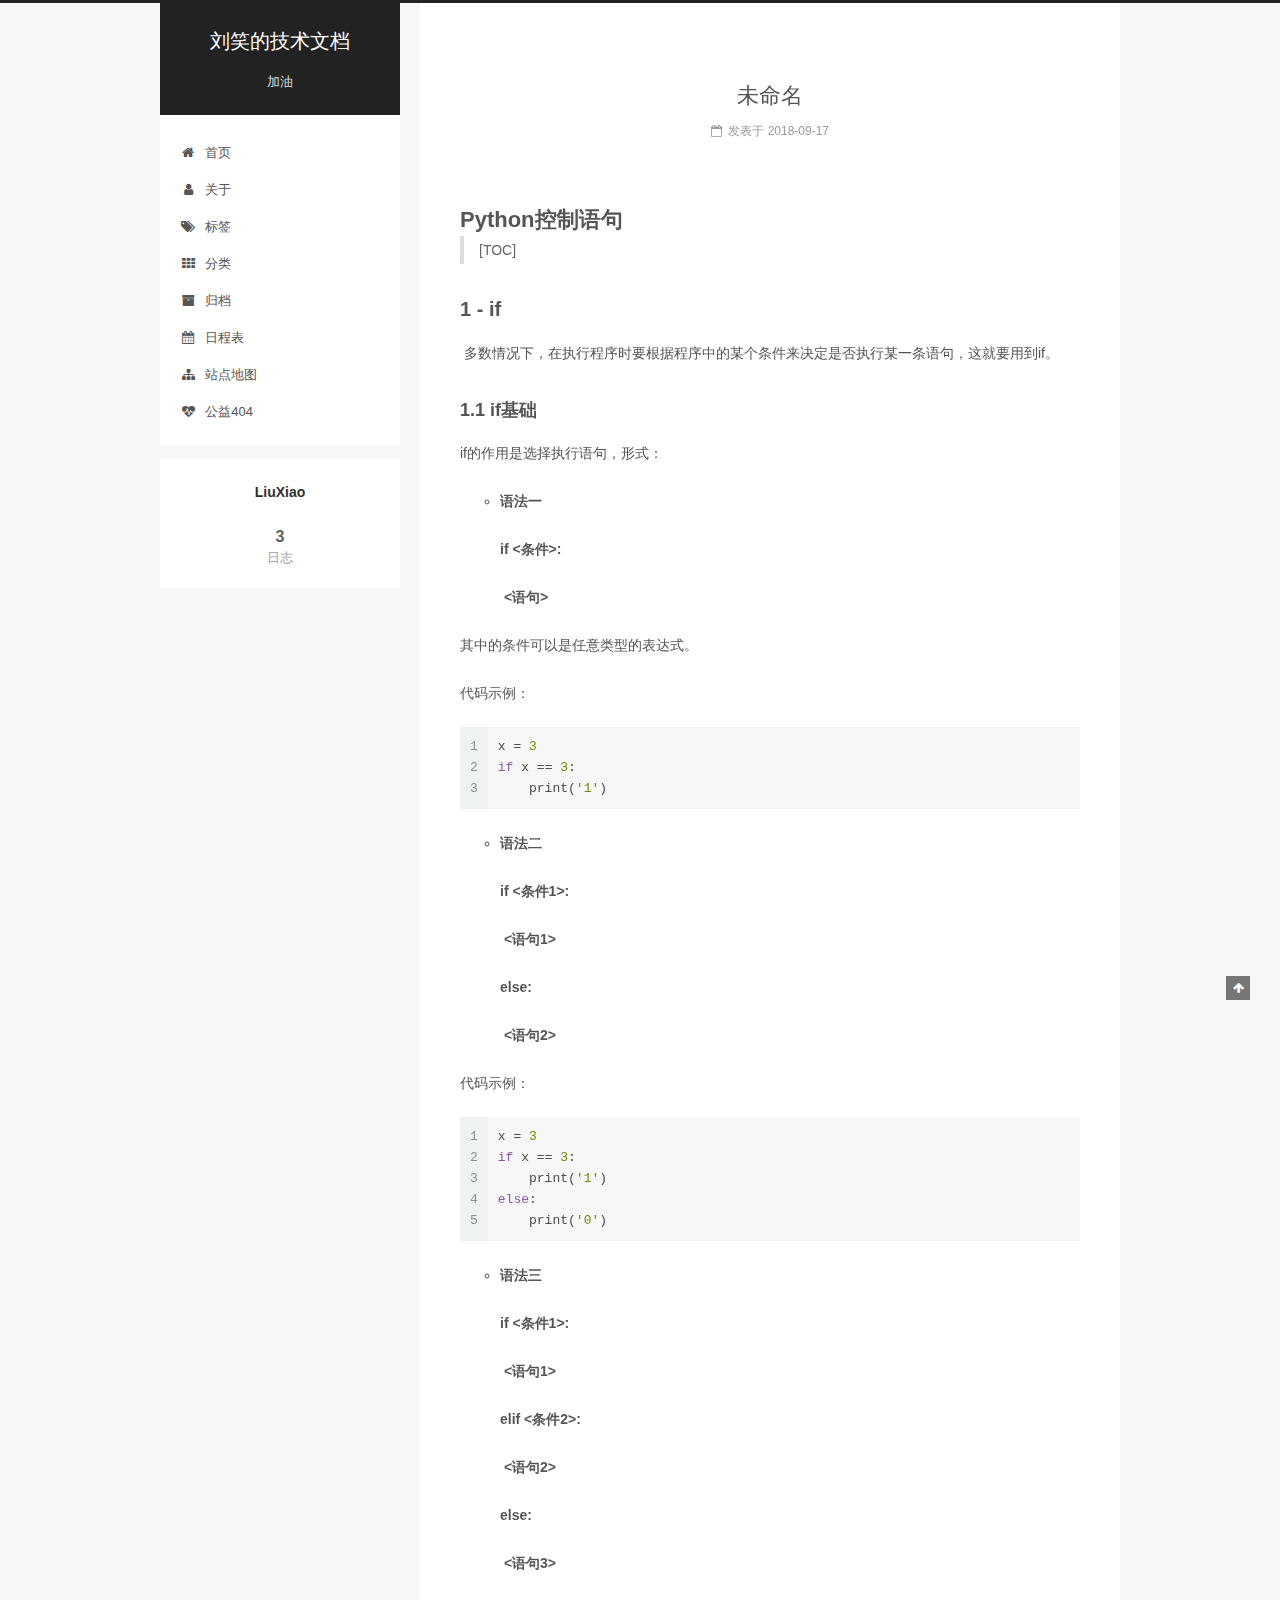
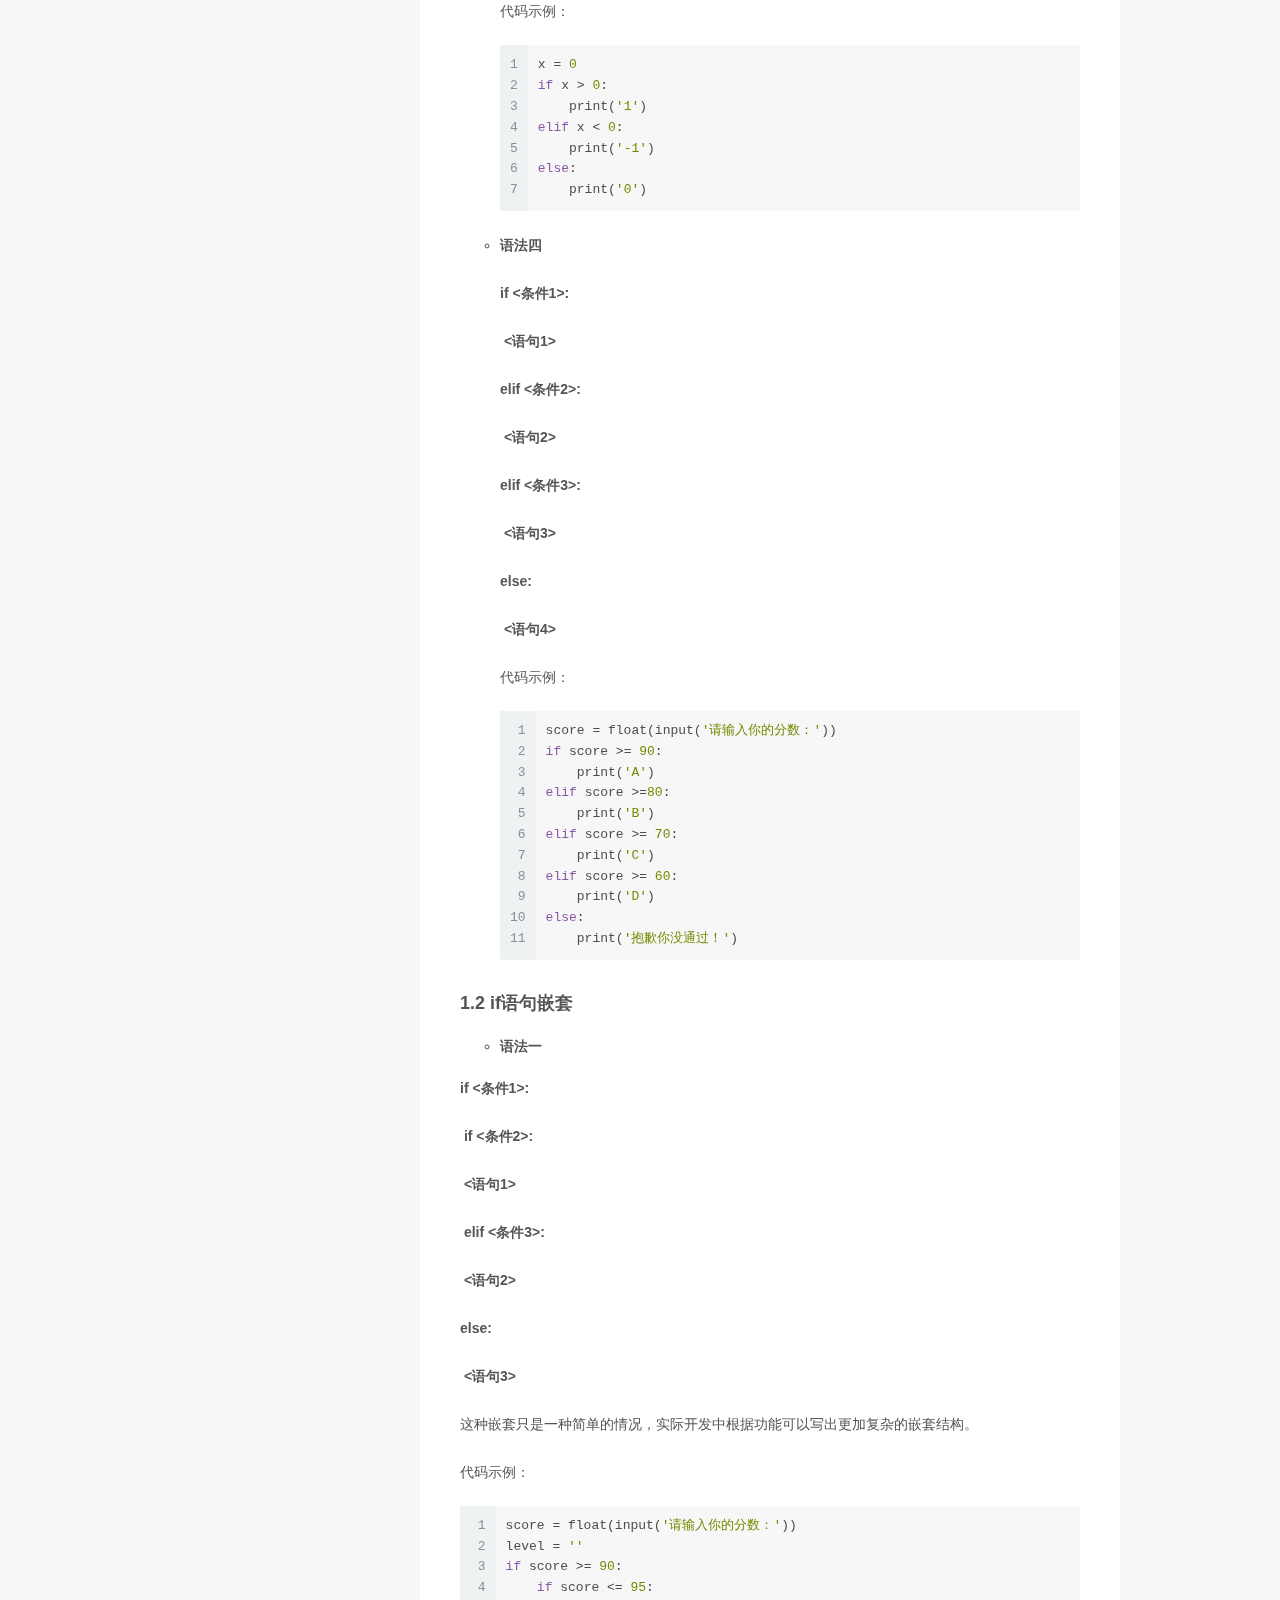
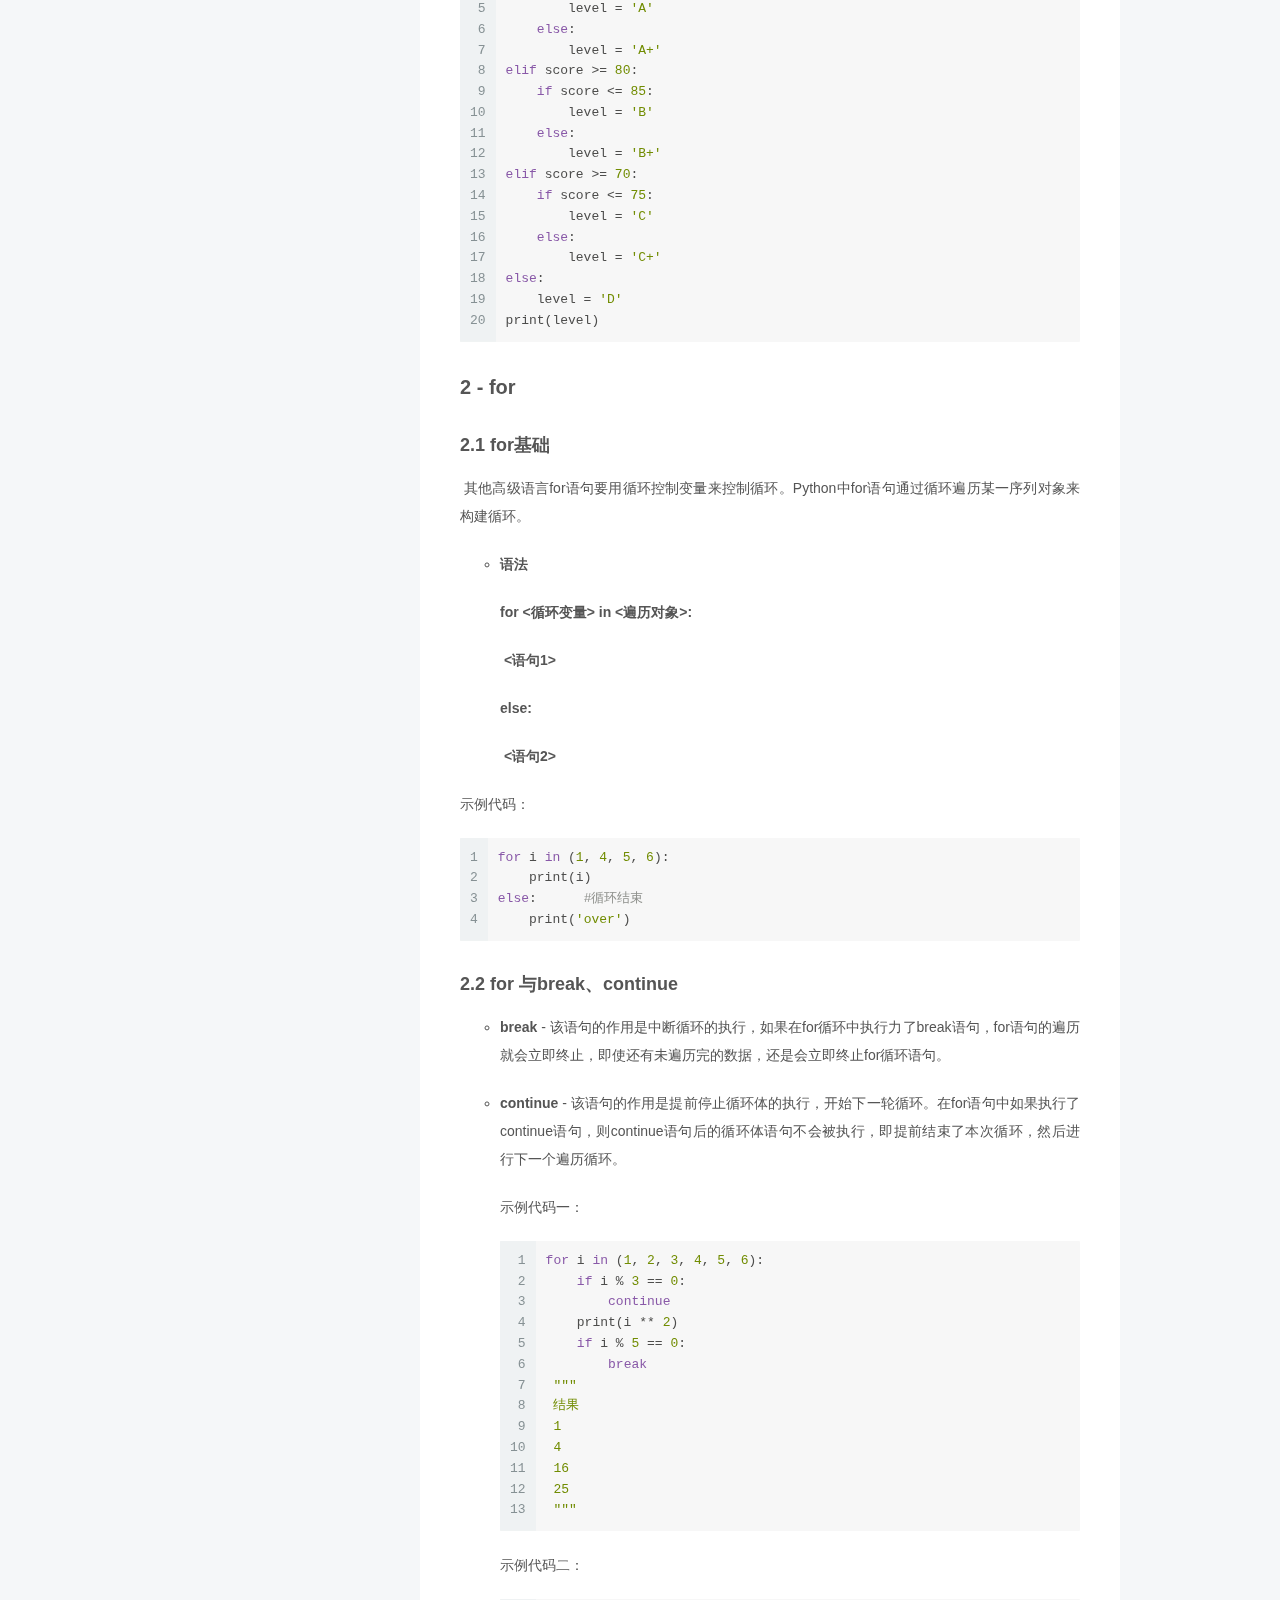
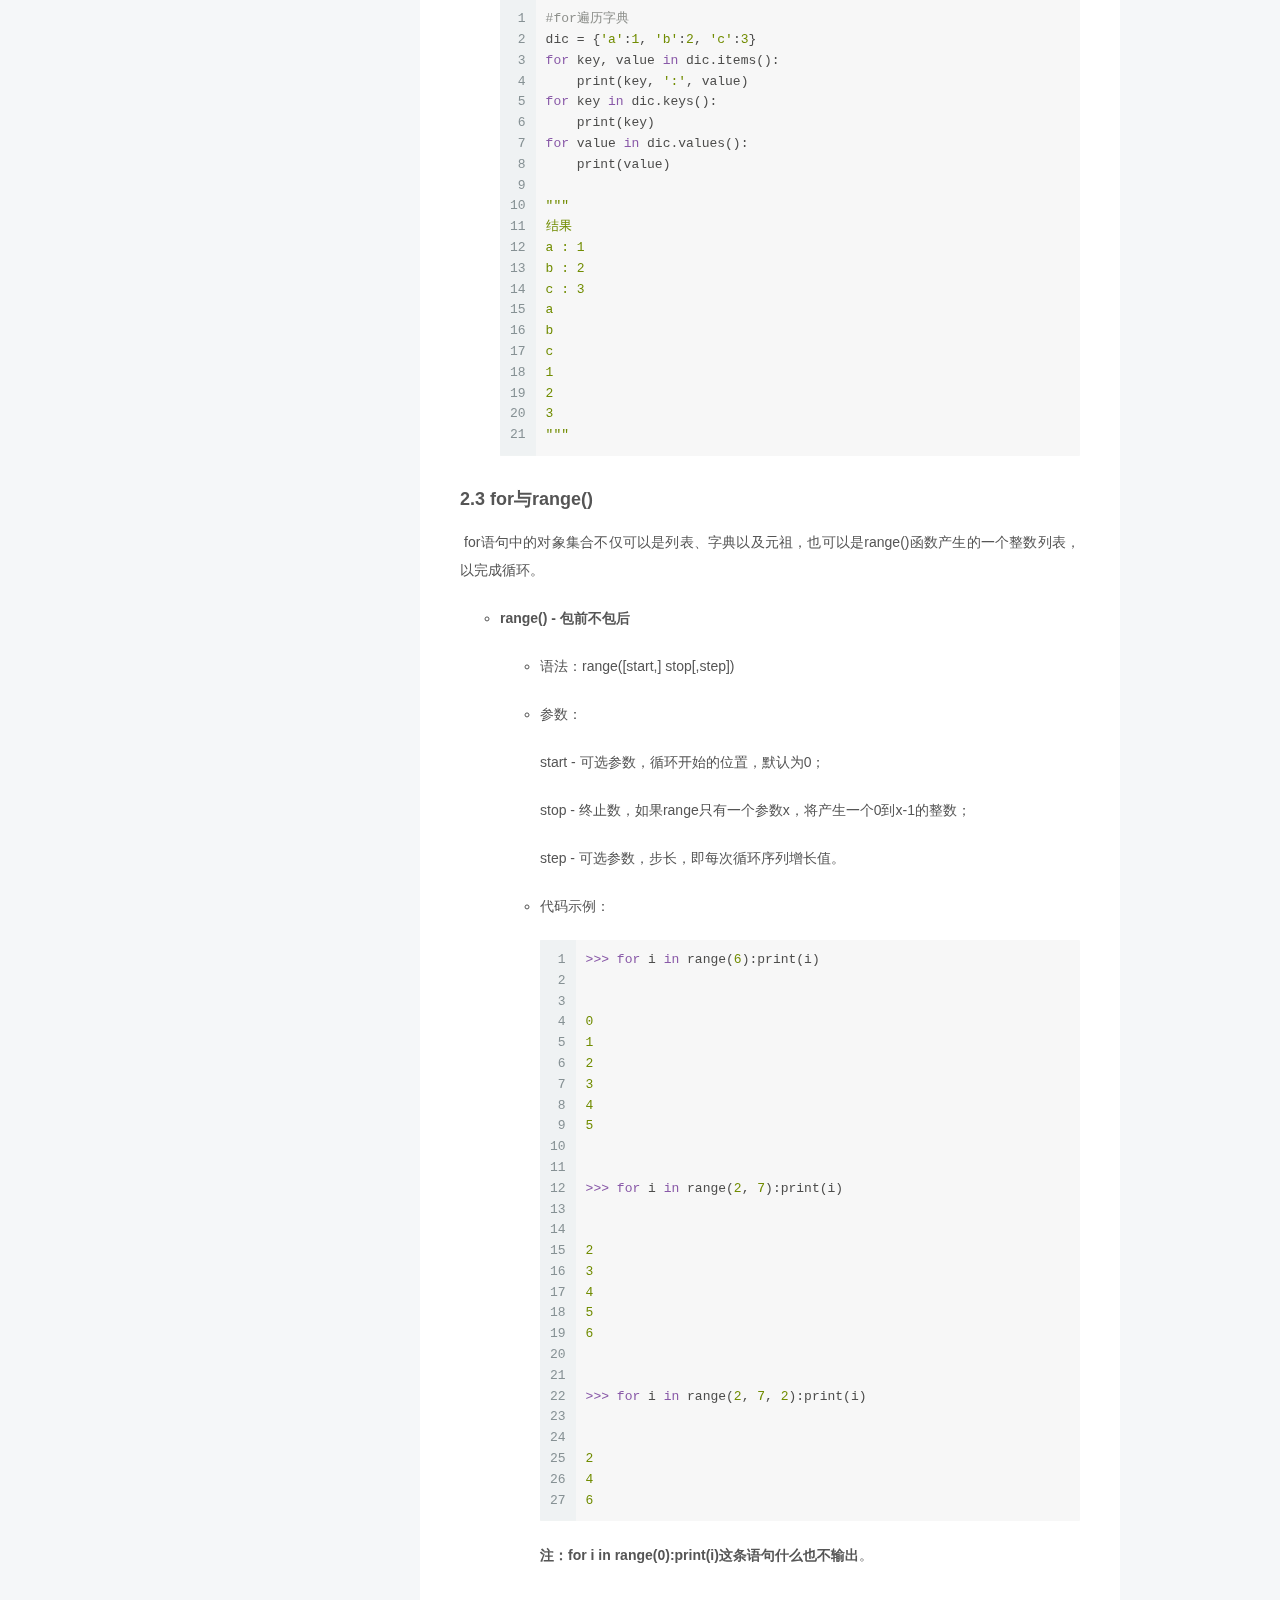
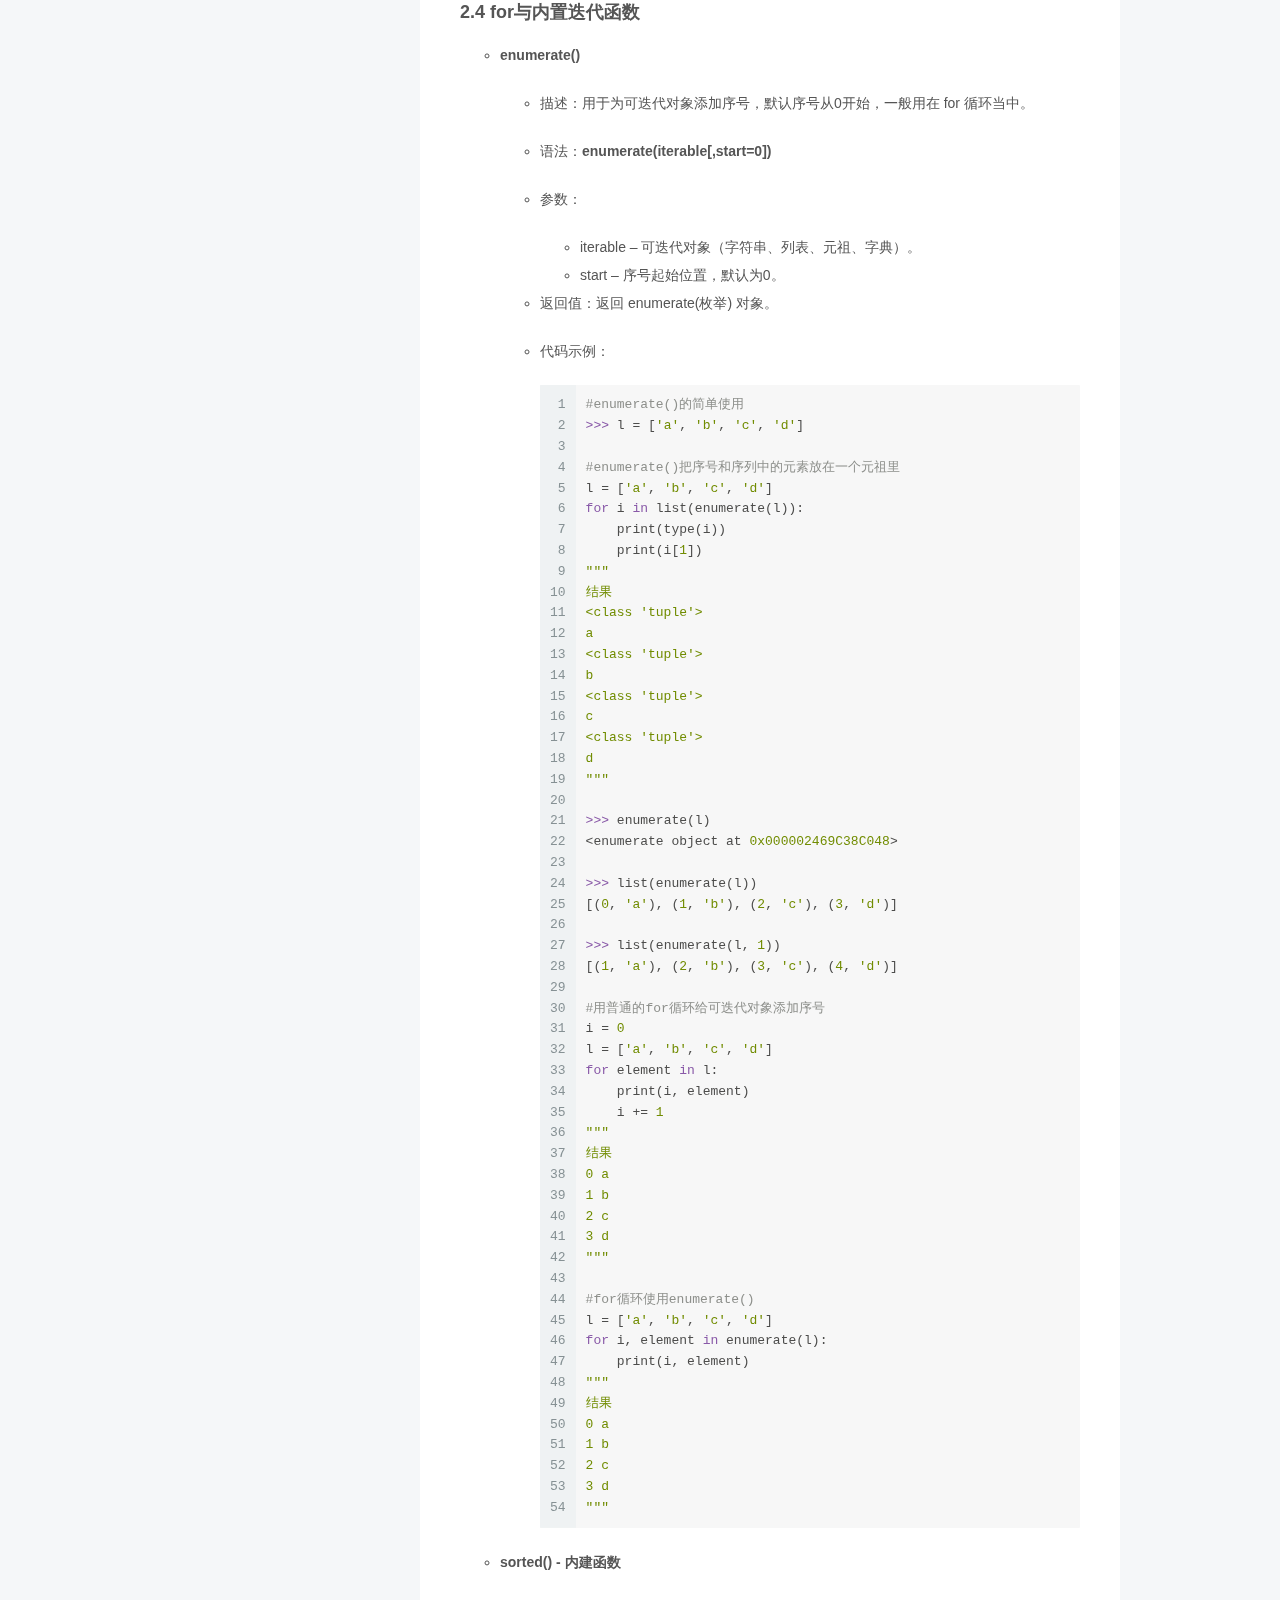
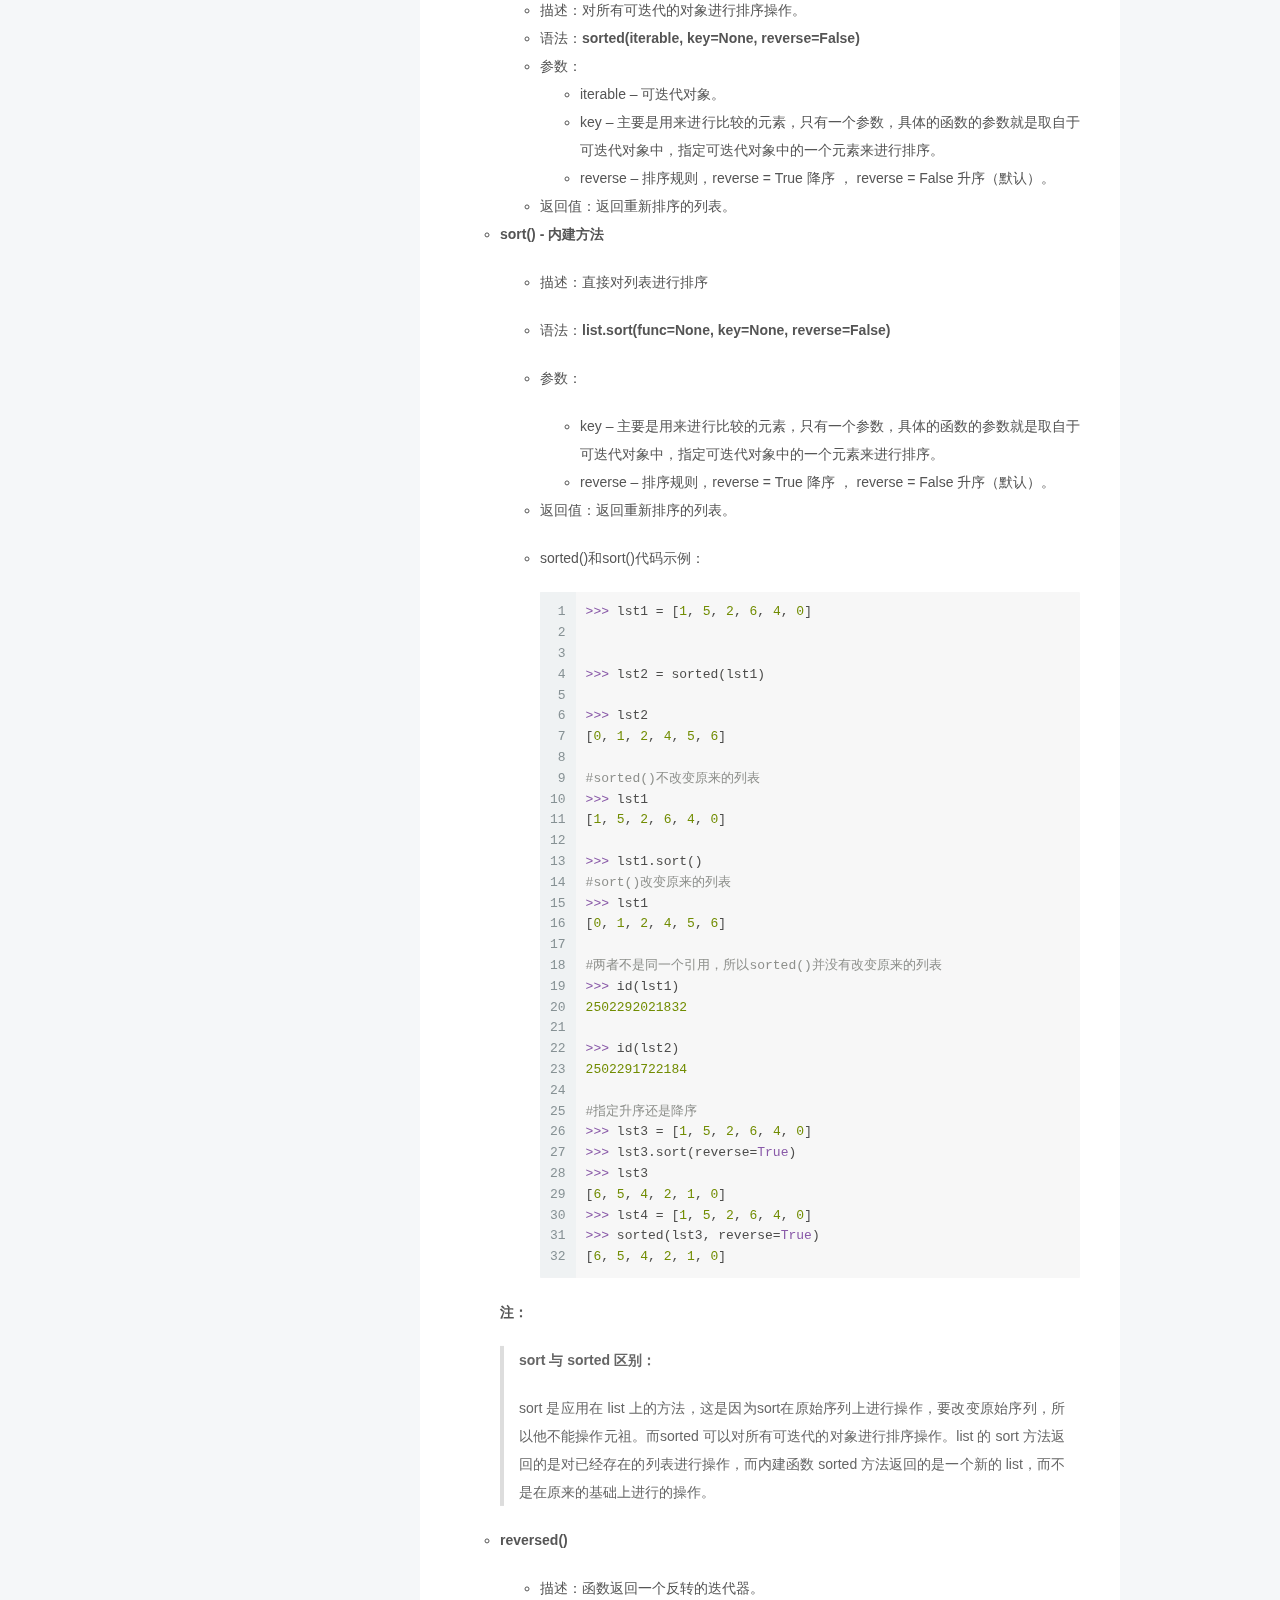
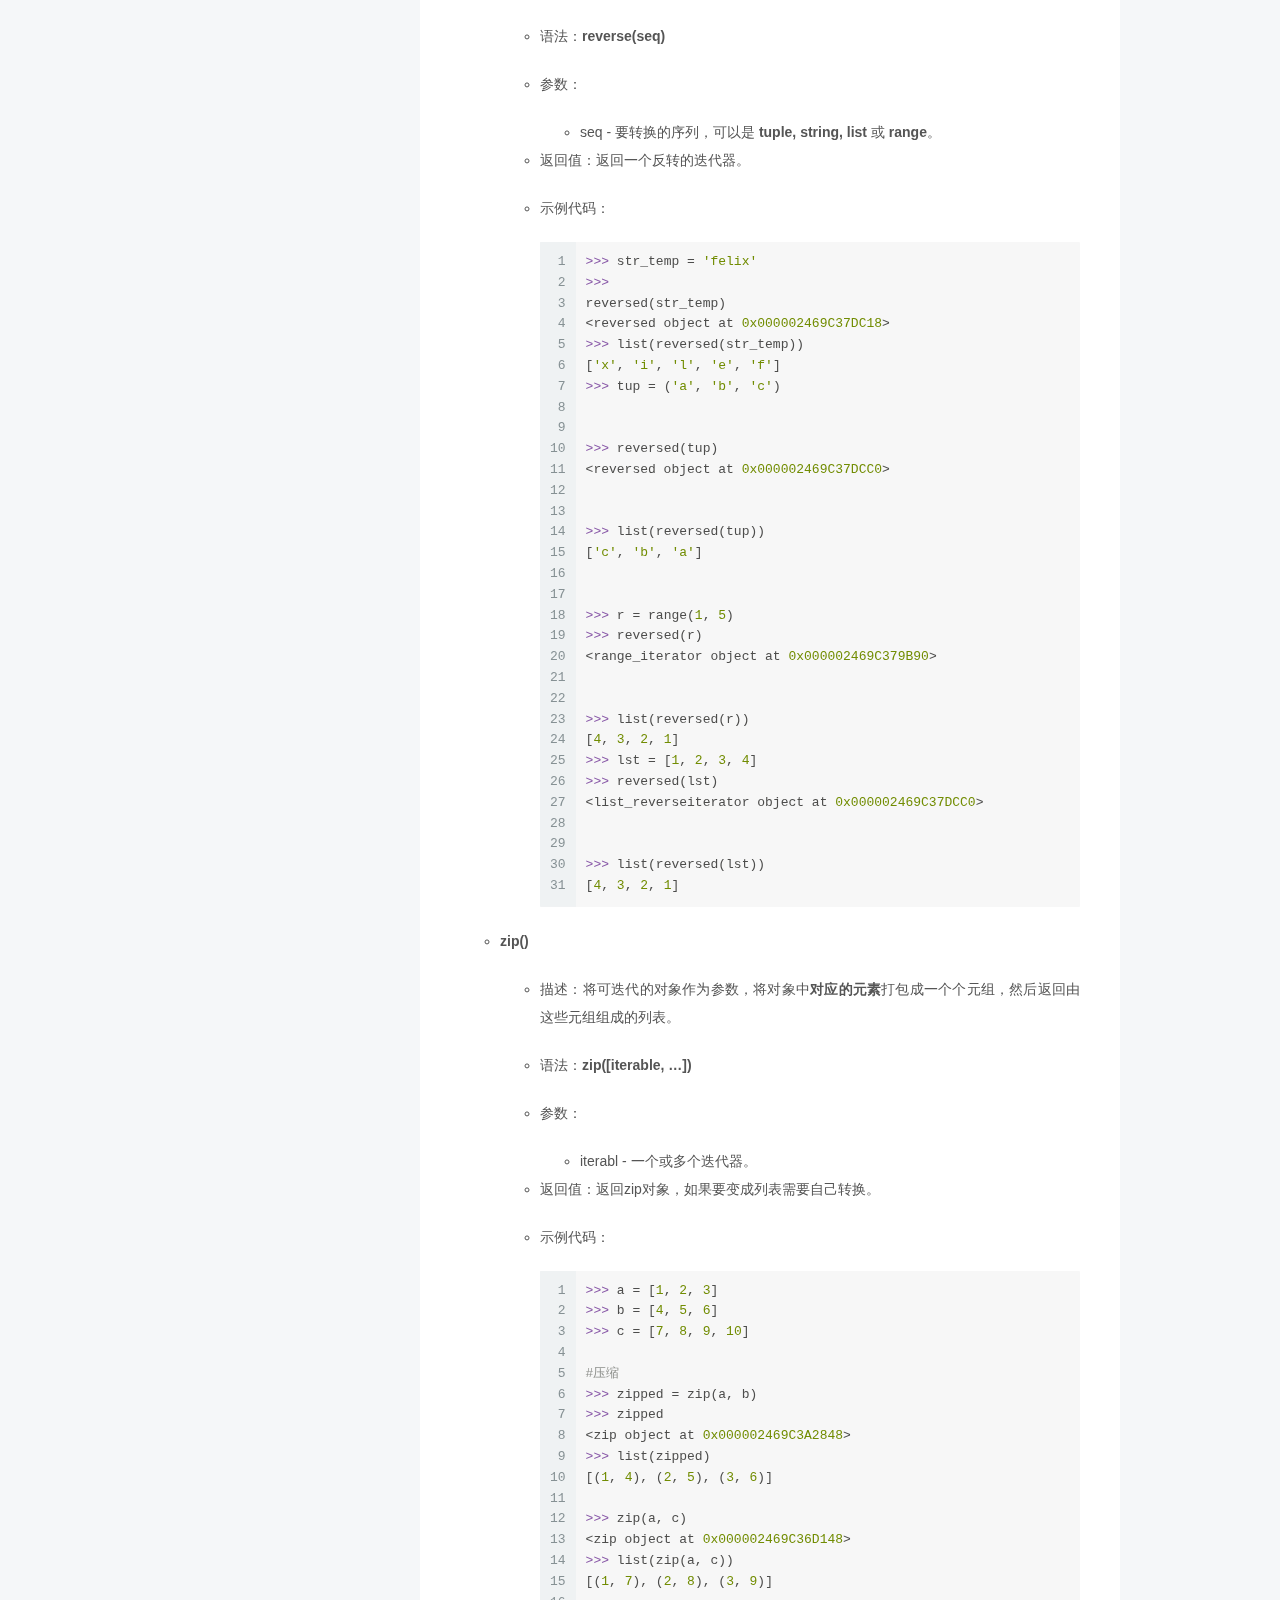
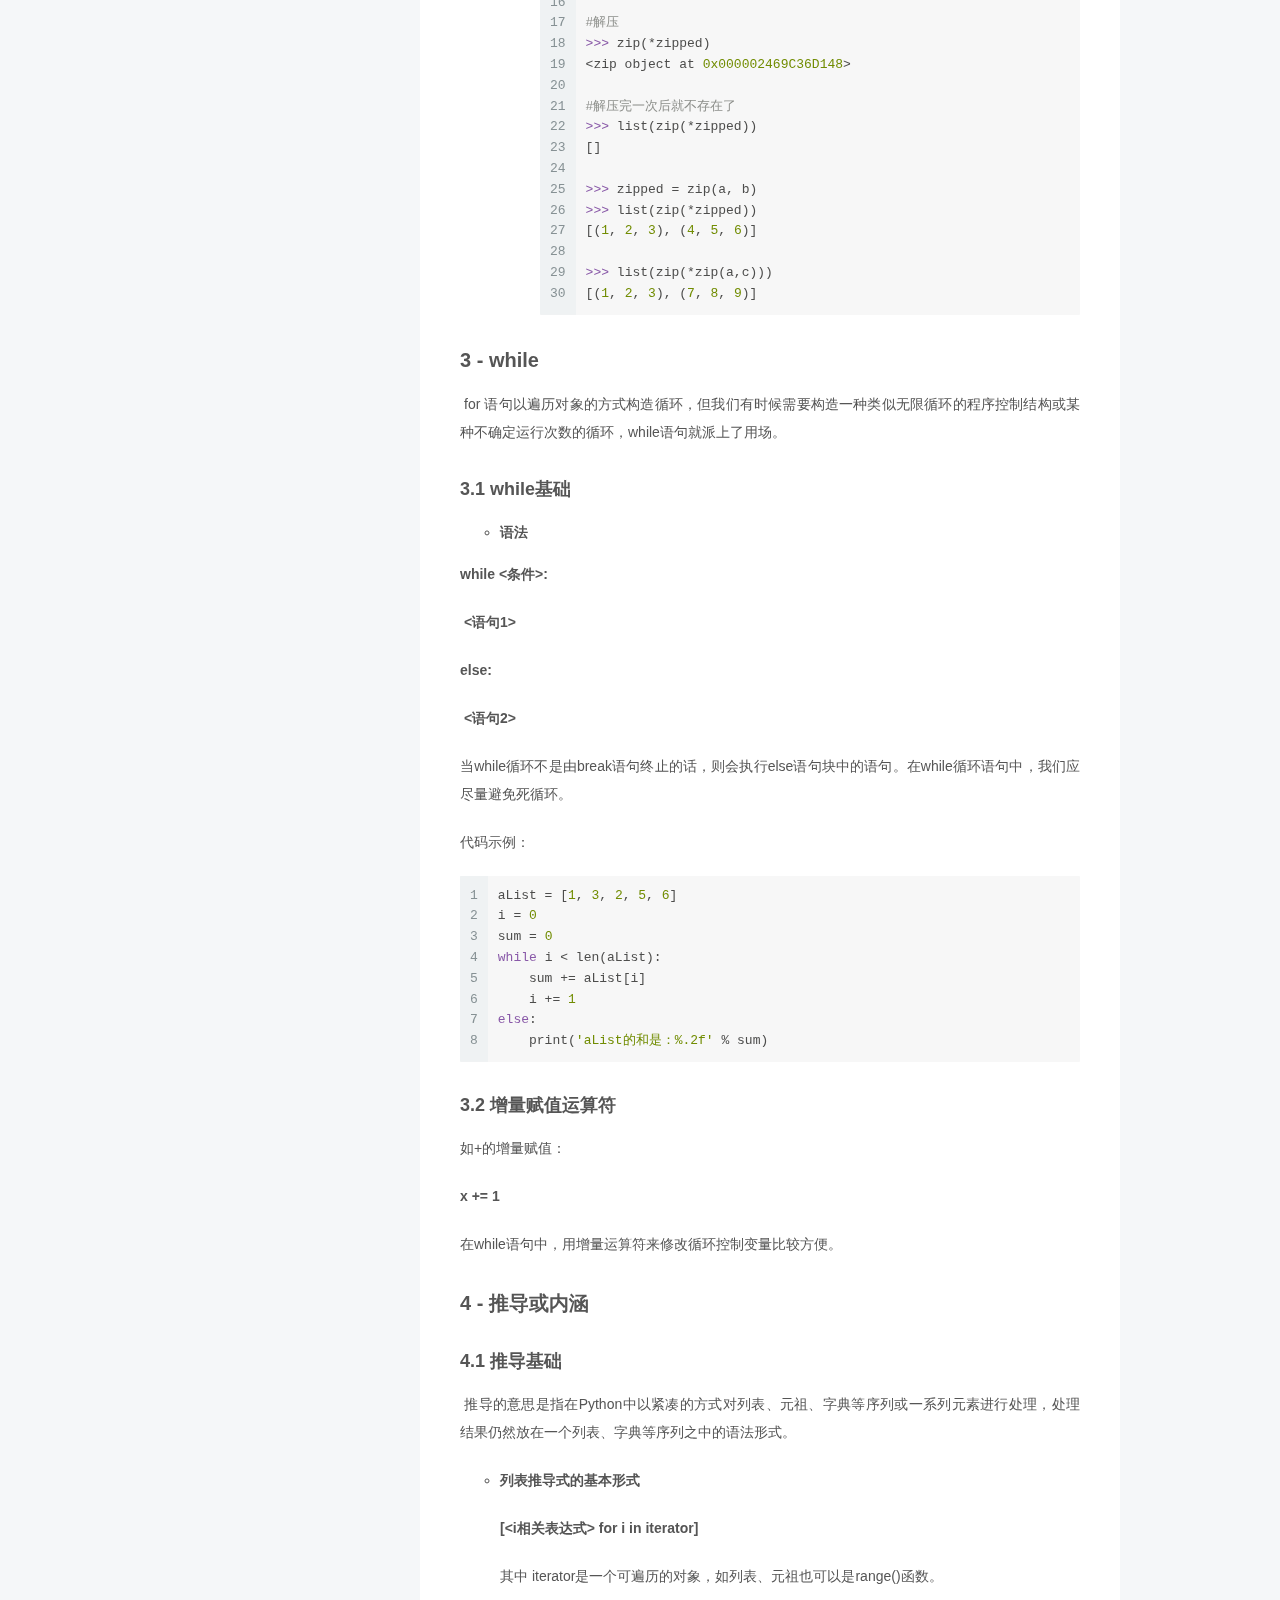
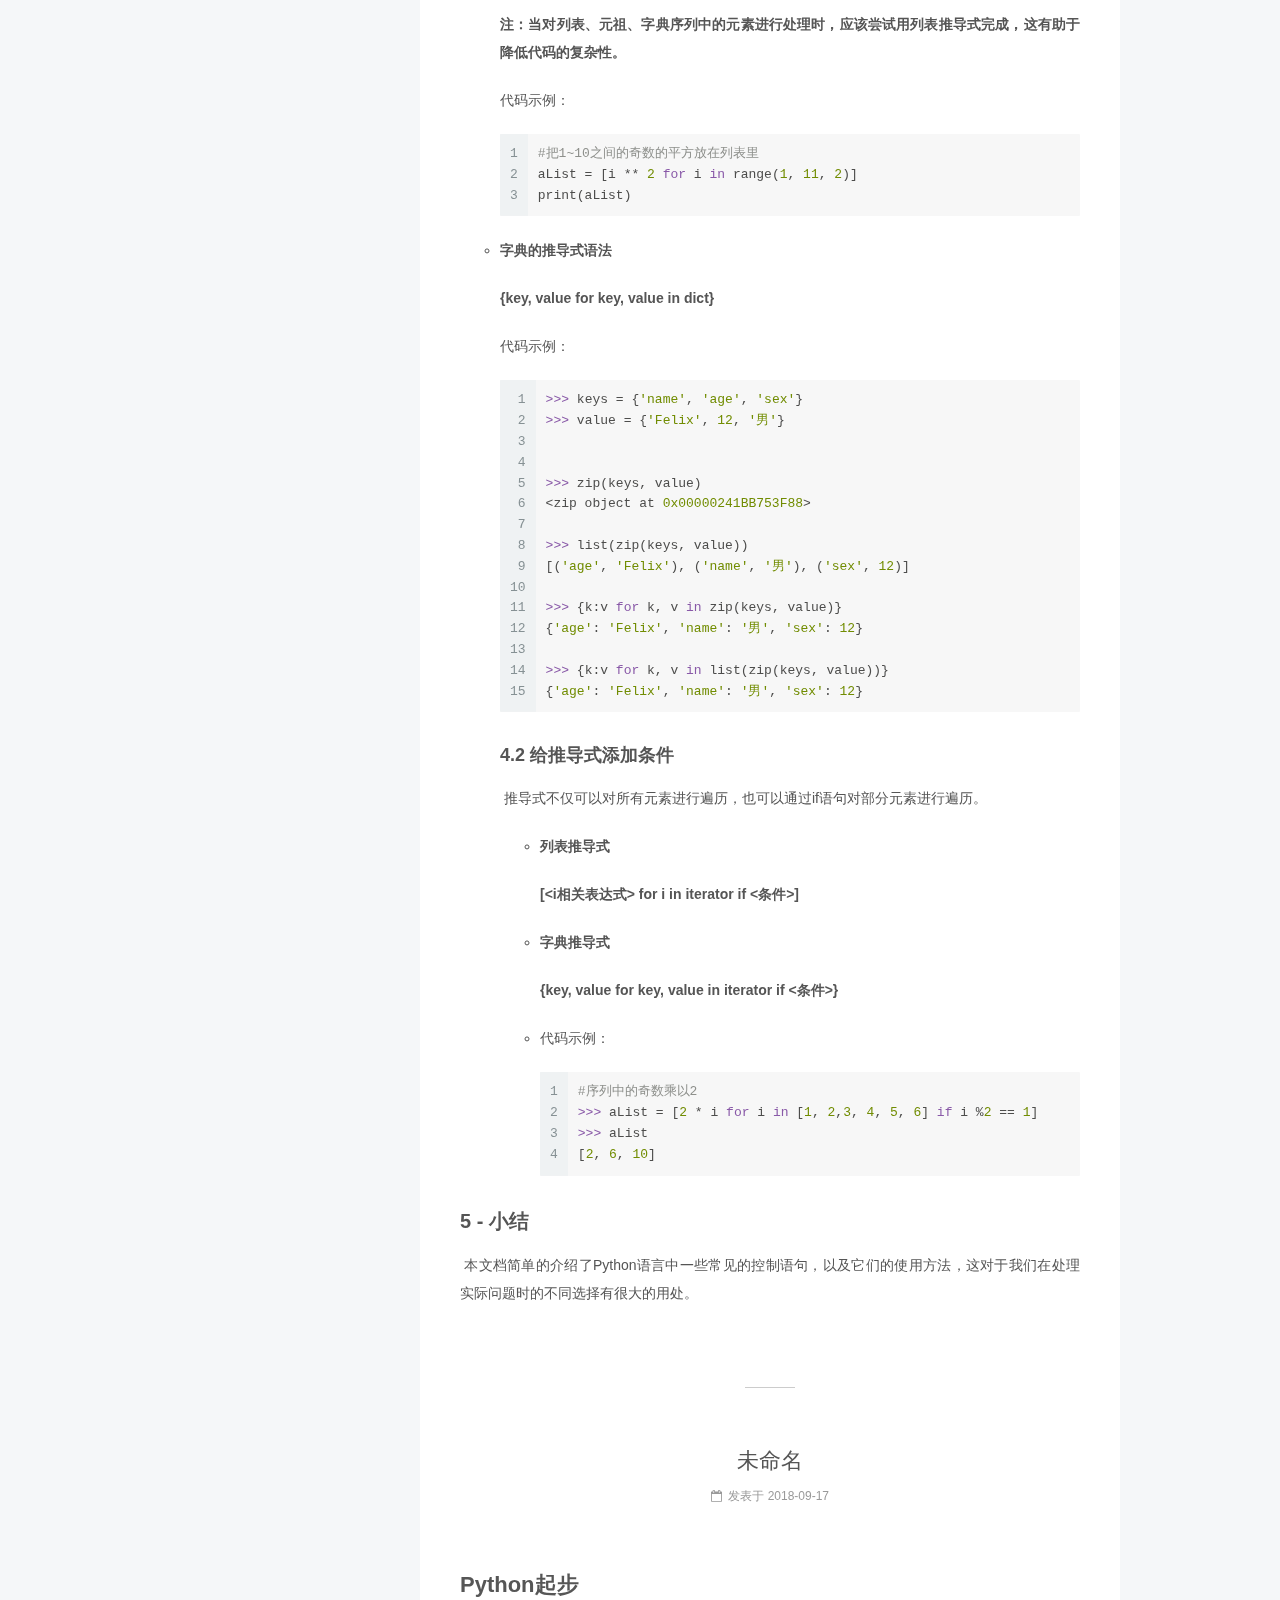
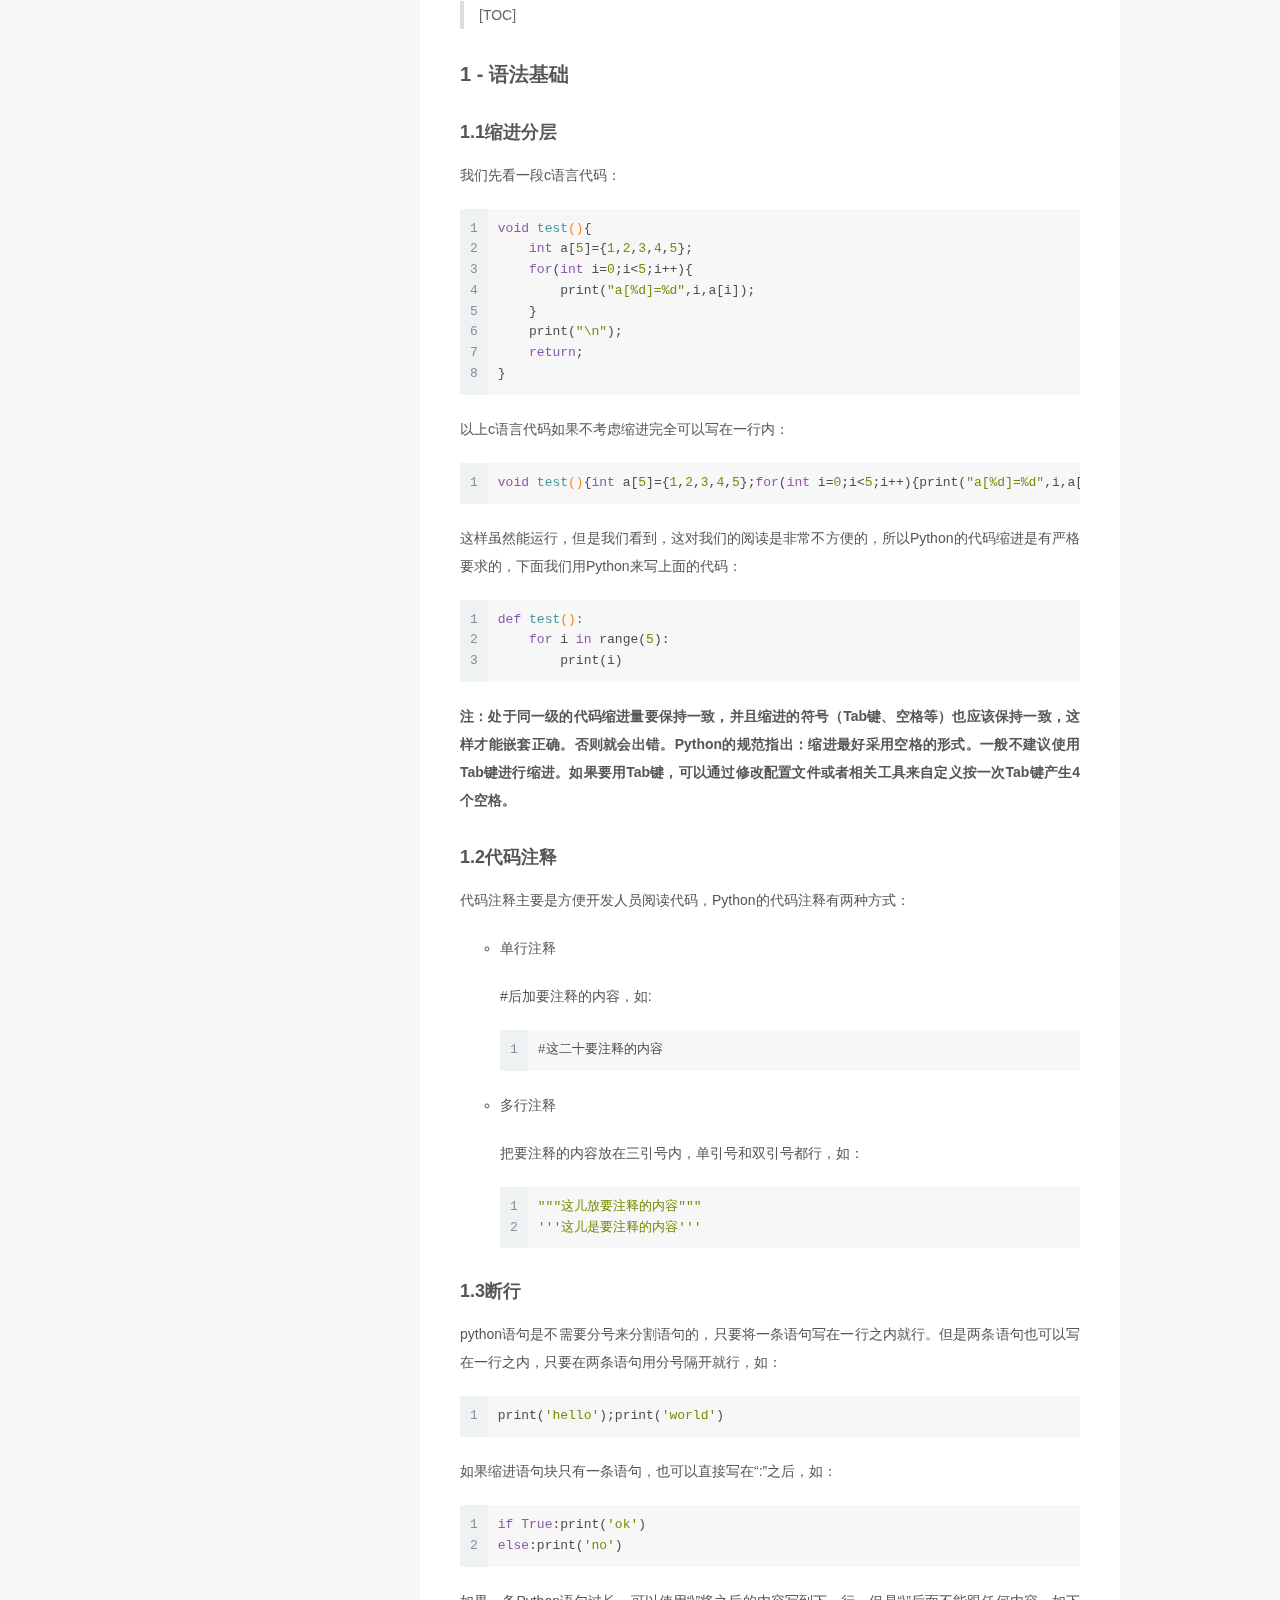
==== commit 73b5639f: "Site updated: 2018-10-02 05:09:26" ====
--- a/index.html
+++ b/index.html
@@ -1,84 +1,366 @@
 <!DOCTYPE html>
-<html>
+
+
+
+  
+
+
+<html class="theme-next pisces use-motion" lang="zh-Hans">
 <head>
-  <meta charset="utf-8">
-  
-
-  
-  <title>刘笑的技术文档</title>
-  <meta name="viewport" content="width=device-width, initial-scale=1, maximum-scale=1">
-  <meta property="og:type" content="website">
+  <meta charset="UTF-8"/>
+<meta http-equiv="X-UA-Compatible" content="IE=edge" />
+<meta name="viewport" content="width=device-width, initial-scale=1, maximum-scale=1"/>
+<meta name="theme-color" content="#222">
+
+
+
+
+
+
+
+
+
+<meta http-equiv="Cache-Control" content="no-transform" />
+<meta http-equiv="Cache-Control" content="no-siteapp" />
+
+
+
+
+
+
+
+
+
+
+
+
+
+
+
+
+  
+  
+  <link href="/lib/fancybox/source/jquery.fancybox.css?v=2.1.5" rel="stylesheet" type="text/css" />
+
+
+
+
+
+
+
+<link href="/lib/font-awesome/css/font-awesome.min.css?v=4.6.2" rel="stylesheet" type="text/css" />
+
+<link href="/css/main.css?v=5.1.4" rel="stylesheet" type="text/css" />
+
+
+  <link rel="apple-touch-icon" sizes="180x180" href="/images/apple-touch-icon-next.png?v=5.1.4">
+
+
+  <link rel="icon" type="image/png" sizes="32x32" href="/images/favicon-32x32-next.png?v=5.1.4">
+
+
+  <link rel="icon" type="image/png" sizes="16x16" href="/images/favicon-16x16-next.png?v=5.1.4">
+
+
+  <link rel="mask-icon" href="/images/logo.svg?v=5.1.4" color="#222">
+
+
+
+
+
+  <meta name="keywords" content="Hexo, NexT" />
+
+
+
+
+
+
+
+
+
+
+<meta property="og:type" content="website">
 <meta property="og:title" content="刘笑的技术文档">
 <meta property="og:url" content="http://yoursite.com/index.html">
 <meta property="og:site_name" content="刘笑的技术文档">
-<meta property="og:locale" content="default">
+<meta property="og:locale" content="zh-Hans">
 <meta name="twitter:card" content="summary">
 <meta name="twitter:title" content="刘笑的技术文档">
-  
-    <link rel="alternate" href="/atom.xml" title="刘笑的技术文档" type="application/atom+xml">
-  
-  
-    <link rel="icon" href="/favicon.png">
-  
-  
-    <link href="//fonts.googleapis.com/css?family=Source+Code+Pro" rel="stylesheet" type="text/css">
-  
-  <link rel="stylesheet" href="/css/style.css">
+
+
+
+<script type="text/javascript" id="hexo.configurations">
+  var NexT = window.NexT || {};
+  var CONFIG = {
+    root: '/',
+    scheme: 'Pisces',
+    version: '5.1.4',
+    sidebar: {"position":"left","display":"always","offset":12,"b2t":false,"scrollpercent":false,"onmobile":false},
+    fancybox: true,
+    tabs: true,
+    motion: {"enable":true,"async":false,"transition":{"post_block":"fadeIn","post_header":"slideDownIn","post_body":"slideDownIn","coll_header":"slideLeftIn","sidebar":"slideUpIn"}},
+    duoshuo: {
+      userId: '0',
+      author: '博主'
+    },
+    algolia: {
+      applicationID: '',
+      apiKey: '',
+      indexName: '',
+      hits: {"per_page":10},
+      labels: {"input_placeholder":"Search for Posts","hits_empty":"We didn't find any results for the search: ${query}","hits_stats":"${hits} results found in ${time} ms"}
+    }
+  };
+</script>
+
+
+
+  <link rel="canonical" href="http://yoursite.com/"/>
+
+
+
+
+
+  <title>刘笑的技术文档</title>
+  
+
+
+
+
+
+
+
+
 </head>
 
-<body>
-  <div id="container">
-    <div id="wrap">
-      <header id="header">
-  <div id="banner"></div>
-  <div id="header-outer" class="outer">
-    <div id="header-title" class="inner">
-      <h1 id="logo-wrap">
-        <a href="/" id="logo">刘笑的技术文档</a>
-      </h1>
-      
-        <h2 id="subtitle-wrap">
-          <a href="/" id="subtitle">加油</a>
-        </h2>
-      
+<body itemscope itemtype="http://schema.org/WebPage" lang="zh-Hans">
+
+  
+  
+    
+  
+
+  <div class="container sidebar-position-left 
+  page-home">
+    <div class="headband"></div>
+
+    <header id="header" class="header" itemscope itemtype="http://schema.org/WPHeader">
+      <div class="header-inner"><div class="site-brand-wrapper">
+  <div class="site-meta ">
+    
+
+    <div class="custom-logo-site-title">
+      <a href="/"  class="brand" rel="start">
+        <span class="logo-line-before"><i></i></span>
+        <span class="site-title">刘笑的技术文档</span>
+        <span class="logo-line-after"><i></i></span>
+      </a>
     </div>
-    <div id="header-inner" class="inner">
-      <nav id="main-nav">
-        <a id="main-nav-toggle" class="nav-icon"></a>
-        
-          <a class="main-nav-link" href="/">Home</a>
-        
-          <a class="main-nav-link" href="/archives">Archives</a>
-        
-      </nav>
-      <nav id="sub-nav">
-        
-          <a id="nav-rss-link" class="nav-icon" href="/atom.xml" title="RSS Feed"></a>
-        
-        <a id="nav-search-btn" class="nav-icon" title="Search"></a>
-      </nav>
-      <div id="search-form-wrap">
-        <form action="//google.com/search" method="get" accept-charset="UTF-8" class="search-form"><input type="search" name="q" class="search-form-input" placeholder="Search"><button type="submit" class="search-form-submit">&#xF002;</button><input type="hidden" name="sitesearch" value="http://yoursite.com"></form>
-      </div>
-    </div>
+      
+        <p class="site-subtitle">加油</p>
+      
   </div>
-</header>
-      <div class="outer">
-        <section id="main">
-  
-    <article id="post-Python控制语句4" class="article article-type-post" itemscope itemprop="blogPost">
-  <div class="article-meta">
-    <a href="/2018/09/17/Python控制语句4/" class="article-date">
-  <time datetime="2018-09-17T08:34:39.920Z" itemprop="datePublished">2018-09-17</time>
-</a>
-    
+
+  <div class="site-nav-toggle">
+    <button>
+      <span class="btn-bar"></span>
+      <span class="btn-bar"></span>
+      <span class="btn-bar"></span>
+    </button>
   </div>
-  <div class="article-inner">
-    
-    
-    <div class="article-entry" itemprop="articleBody">
-      
-        <h1 id="Python控制语句"><a href="#Python控制语句" class="headerlink" title="Python控制语句"></a>Python控制语句</h1><blockquote>
+</div>
+
+<nav class="site-nav">
+  
+
+  
+    <ul id="menu" class="menu">
+      
+        
+        <li class="menu-item menu-item-home">
+          <a href="/" rel="section">
+            
+              <i class="menu-item-icon fa fa-fw fa-home"></i> <br />
+            
+            首页
+          </a>
+        </li>
+      
+        
+        <li class="menu-item menu-item-about">
+          <a href="/about/" rel="section">
+            
+              <i class="menu-item-icon fa fa-fw fa-user"></i> <br />
+            
+            关于
+          </a>
+        </li>
+      
+        
+        <li class="menu-item menu-item-tags">
+          <a href="/tags/" rel="section">
+            
+              <i class="menu-item-icon fa fa-fw fa-tags"></i> <br />
+            
+            标签
+          </a>
+        </li>
+      
+        
+        <li class="menu-item menu-item-categories">
+          <a href="/categories/" rel="section">
+            
+              <i class="menu-item-icon fa fa-fw fa-th"></i> <br />
+            
+            分类
+          </a>
+        </li>
+      
+        
+        <li class="menu-item menu-item-archives">
+          <a href="/archives/" rel="section">
+            
+              <i class="menu-item-icon fa fa-fw fa-archive"></i> <br />
+            
+            归档
+          </a>
+        </li>
+      
+        
+        <li class="menu-item menu-item-schedule">
+          <a href="/schedule/" rel="section">
+            
+              <i class="menu-item-icon fa fa-fw fa-calendar"></i> <br />
+            
+            日程表
+          </a>
+        </li>
+      
+        
+        <li class="menu-item menu-item-sitemap">
+          <a href="/sitemap.xml" rel="section">
+            
+              <i class="menu-item-icon fa fa-fw fa-sitemap"></i> <br />
+            
+            站点地图
+          </a>
+        </li>
+      
+        
+        <li class="menu-item menu-item-commonweal">
+          <a href="/404/" rel="section">
+            
+              <i class="menu-item-icon fa fa-fw fa-heartbeat"></i> <br />
+            
+            公益404
+          </a>
+        </li>
+      
+
+      
+    </ul>
+  
+
+  
+</nav>
+
+
+
+ </div>
+    </header>
+
+    <main id="main" class="main">
+      <div class="main-inner">
+        <div class="content-wrap">
+          <div id="content" class="content">
+            
+  <section id="posts" class="posts-expand">
+    
+      
+
+  
+
+  
+  
+  
+
+  <article class="post post-type-normal" itemscope itemtype="http://schema.org/Article">
+  
+  
+  
+  <div class="post-block">
+    <link itemprop="mainEntityOfPage" href="http://yoursite.com/2018/09/17/Python控制语句4/">
+
+    <span hidden itemprop="author" itemscope itemtype="http://schema.org/Person">
+      <meta itemprop="name" content="LiuXiao">
+      <meta itemprop="description" content="">
+      <meta itemprop="image" content="/images/avatar.gif">
+    </span>
+
+    <span hidden itemprop="publisher" itemscope itemtype="http://schema.org/Organization">
+      <meta itemprop="name" content="刘笑的技术文档">
+    </span>
+
+    
+      <header class="post-header">
+
+        
+        
+          <h1 class="post-title" itemprop="name headline">
+                
+                <a class="post-title-link" href="/2018/09/17/Python控制语句4/" itemprop="url">未命名</a></h1>
+        
+
+        <div class="post-meta">
+          <span class="post-time">
+            
+              <span class="post-meta-item-icon">
+                <i class="fa fa-calendar-o"></i>
+              </span>
+              
+                <span class="post-meta-item-text">发表于</span>
+              
+              <time title="创建于" itemprop="dateCreated datePublished" datetime="2018-09-17T16:34:39+08:00">
+                2018-09-17
+              </time>
+            
+
+            
+
+            
+          </span>
+
+          
+
+          
+            
+          
+
+          
+          
+
+          
+
+          
+
+          
+
+        </div>
+      </header>
+    
+
+    
+    
+    
+    <div class="post-body" itemprop="articleBody">
+
+      
+      
+
+      
+        
+          
+            <h1 id="Python控制语句"><a href="#Python控制语句" class="headerlink" title="Python控制语句"></a>Python控制语句</h1><blockquote>
 <p>[TOC]</p>
 </blockquote>
 <h2 id="1-if"><a href="#1-if" class="headerlink" title="1 - if"></a>1 - if</h2><p>​    多数情况下，在执行程序时要根据程序中的某个条件来决定是否执行某一条语句，这就要用到if。</p>
@@ -315,32 +597,125 @@
 </ul>
 <h2 id="5-小结"><a href="#5-小结" class="headerlink" title="5 - 小结"></a>5 - 小结</h2><p>​    本文档简单的介绍了Python语言中一些常见的控制语句，以及它们的使用方法，这对于我们在处理实际问题时的不同选择有很大的用处。</p>
 
+          
+        
       
     </div>
-    <footer class="article-footer">
-      <a data-url="http://yoursite.com/2018/09/17/Python控制语句4/" data-id="cjm6fkang00006cv1sw0mkojs" class="article-share-link">Share</a>
-      
+    
+    
+    
+
+    
+
+    
+
+    
+
+    <footer class="post-footer">
+      
+
+      
+
+      
+
+      
+      
+        <div class="post-eof"></div>
       
     </footer>
   </div>
   
-</article>
-
-
-  
-    <article id="post-Python语法基础2" class="article article-type-post" itemscope itemprop="blogPost">
-  <div class="article-meta">
-    <a href="/2018/09/17/Python语法基础2/" class="article-date">
-  <time datetime="2018-09-17T08:34:39.904Z" itemprop="datePublished">2018-09-17</time>
-</a>
-    
-  </div>
-  <div class="article-inner">
-    
-    
-    <div class="article-entry" itemprop="articleBody">
-      
-        <h1 id="Python起步"><a href="#Python起步" class="headerlink" title="Python起步"></a>Python起步</h1><blockquote>
+  
+  
+  </article>
+
+
+    
+      
+
+  
+
+  
+  
+  
+
+  <article class="post post-type-normal" itemscope itemtype="http://schema.org/Article">
+  
+  
+  
+  <div class="post-block">
+    <link itemprop="mainEntityOfPage" href="http://yoursite.com/2018/09/17/Python语法基础2/">
+
+    <span hidden itemprop="author" itemscope itemtype="http://schema.org/Person">
+      <meta itemprop="name" content="LiuXiao">
+      <meta itemprop="description" content="">
+      <meta itemprop="image" content="/images/avatar.gif">
+    </span>
+
+    <span hidden itemprop="publisher" itemscope itemtype="http://schema.org/Organization">
+      <meta itemprop="name" content="刘笑的技术文档">
+    </span>
+
+    
+      <header class="post-header">
+
+        
+        
+          <h1 class="post-title" itemprop="name headline">
+                
+                <a class="post-title-link" href="/2018/09/17/Python语法基础2/" itemprop="url">未命名</a></h1>
+        
+
+        <div class="post-meta">
+          <span class="post-time">
+            
+              <span class="post-meta-item-icon">
+                <i class="fa fa-calendar-o"></i>
+              </span>
+              
+                <span class="post-meta-item-text">发表于</span>
+              
+              <time title="创建于" itemprop="dateCreated datePublished" datetime="2018-09-17T16:34:39+08:00">
+                2018-09-17
+              </time>
+            
+
+            
+
+            
+          </span>
+
+          
+
+          
+            
+          
+
+          
+          
+
+          
+
+          
+
+          
+
+        </div>
+      </header>
+    
+
+    
+    
+    
+    <div class="post-body" itemprop="articleBody">
+
+      
+      
+
+      
+        
+          
+            <h1 id="Python起步"><a href="#Python起步" class="headerlink" title="Python起步"></a>Python起步</h1><blockquote>
 <p>[TOC]</p>
 </blockquote>
 <h2 id="1-语法基础"><a href="#1-语法基础" class="headerlink" title="1 - 语法基础"></a>1 - 语法基础</h2><h3 id="1-1缩进分层"><a href="#1-1缩进分层" class="headerlink" title="1.1缩进分层"></a>1.1缩进分层</h3><p>我们先看一段c语言代码：</p>
@@ -483,32 +858,125 @@
 <figure class="highlight python"><table><tr><td class="gutter"><pre><span class="line">1</span><br><span class="line">2</span><br><span class="line">3</span><br><span class="line">4</span><br><span class="line">5</span><br><span class="line">6</span><br><span class="line">7</span><br><span class="line">8</span><br><span class="line">9</span><br><span class="line">10</span><br><span class="line">11</span><br><span class="line">12</span><br><span class="line">13</span><br><span class="line">14</span><br></pre></td><td class="code"><pre><span class="line"><span class="meta">&gt;&gt;&gt; </span><span class="keyword">import</span> math</span><br><span class="line"></span><br><span class="line"><span class="meta">&gt;&gt;&gt; </span>math.sin(math.pi/<span class="number">6</span>)</span><br><span class="line"><span class="number">0.49999999999999994</span></span><br><span class="line"><span class="meta">&gt;&gt;&gt; </span>math.cos(math.pi/<span class="number">6</span>)</span><br><span class="line"><span class="number">0.8660254037844387</span></span><br><span class="line"><span class="meta">&gt;&gt;&gt; </span>math.hypot(<span class="number">3</span>, <span class="number">4</span>)</span><br><span class="line"><span class="number">5.0</span></span><br><span class="line"><span class="meta">&gt;&gt;&gt; </span>math.fmod(<span class="number">5</span>, <span class="number">2</span>)</span><br><span class="line"><span class="number">1.0</span></span><br><span class="line"><span class="meta">&gt;&gt;&gt; </span>math.floor(<span class="number">5.3</span>)</span><br><span class="line"><span class="number">5</span></span><br><span class="line"><span class="meta">&gt;&gt;&gt; </span>math.pi</span><br><span class="line"><span class="number">3.141592653589793</span></span><br></pre></td></tr></table></figure>
 <h2 id="3-小结"><a href="#3-小结" class="headerlink" title="3 - 小结"></a>3 - 小结</h2><p>本块主要讲述了Python程序的一些书写规范以及简单的输出输入函数的应用。还讲述了Python对大整数的支持和处理。</p>
 
+          
+        
       
     </div>
-    <footer class="article-footer">
-      <a data-url="http://yoursite.com/2018/09/17/Python语法基础2/" data-id="cjm6fkapr00016cv10stawejf" class="article-share-link">Share</a>
-      
+    
+    
+    
+
+    
+
+    
+
+    
+
+    <footer class="post-footer">
+      
+
+      
+
+      
+
+      
+      
+        <div class="post-eof"></div>
       
     </footer>
   </div>
   
-</article>
-
-
-  
-    <article id="post-git的使用" class="article article-type-post" itemscope itemprop="blogPost">
-  <div class="article-meta">
-    <a href="/2018/09/17/git的使用/" class="article-date">
-  <time datetime="2018-09-17T07:52:32.853Z" itemprop="datePublished">2018-09-17</time>
-</a>
-    
-  </div>
-  <div class="article-inner">
-    
-    
-    <div class="article-entry" itemprop="articleBody">
-      
-        <h3 id="git上传本地文件到github起步"><a href="#git上传本地文件到github起步" class="headerlink" title="git上传本地文件到github起步"></a><strong>git上传本地文件到github起步</strong></h3><h4 id="1、个人信息配置"><a href="#1、个人信息配置" class="headerlink" title="1、个人信息配置"></a><strong>1、个人信息配置</strong></h4><p>打开Git bash输入以下命令（用户和邮箱为你的github注册的账号和邮箱）</p>
+  
+  
+  </article>
+
+
+    
+      
+
+  
+
+  
+  
+  
+
+  <article class="post post-type-normal" itemscope itemtype="http://schema.org/Article">
+  
+  
+  
+  <div class="post-block">
+    <link itemprop="mainEntityOfPage" href="http://yoursite.com/2018/09/17/git的使用/">
+
+    <span hidden itemprop="author" itemscope itemtype="http://schema.org/Person">
+      <meta itemprop="name" content="LiuXiao">
+      <meta itemprop="description" content="">
+      <meta itemprop="image" content="/images/avatar.gif">
+    </span>
+
+    <span hidden itemprop="publisher" itemscope itemtype="http://schema.org/Organization">
+      <meta itemprop="name" content="刘笑的技术文档">
+    </span>
+
+    
+      <header class="post-header">
+
+        
+        
+          <h1 class="post-title" itemprop="name headline">
+                
+                <a class="post-title-link" href="/2018/09/17/git的使用/" itemprop="url">未命名</a></h1>
+        
+
+        <div class="post-meta">
+          <span class="post-time">
+            
+              <span class="post-meta-item-icon">
+                <i class="fa fa-calendar-o"></i>
+              </span>
+              
+                <span class="post-meta-item-text">发表于</span>
+              
+              <time title="创建于" itemprop="dateCreated datePublished" datetime="2018-09-17T15:52:32+08:00">
+                2018-09-17
+              </time>
+            
+
+            
+
+            
+          </span>
+
+          
+
+          
+            
+          
+
+          
+          
+
+          
+
+          
+
+          
+
+        </div>
+      </header>
+    
+
+    
+    
+    
+    <div class="post-body" itemprop="articleBody">
+
+      
+      
+
+      
+        
+          
+            <h3 id="git上传本地文件到github起步"><a href="#git上传本地文件到github起步" class="headerlink" title="git上传本地文件到github起步"></a><strong>git上传本地文件到github起步</strong></h3><h4 id="1、个人信息配置"><a href="#1、个人信息配置" class="headerlink" title="1、个人信息配置"></a><strong>1、个人信息配置</strong></h4><p>打开Git bash输入以下命令（用户和邮箱为你的github注册的账号和邮箱）</p>
 <p>git config –global user.name “Felix”</p>
 <p>git config –global user.email “112<em>**</em>321qq.com”</p>
 <h4 id="2、设置SSH-key"><a href="#2、设置SSH-key" class="headerlink" title="2、设置SSH key"></a><strong>2、设置SSH key</strong></h4><p>首先检查是否已经生成密钥输入：</p>
@@ -548,99 +1016,314 @@
 <figure class="highlight plain"><table><tr><td class="gutter"><pre><span class="line">1</span><br><span class="line">2</span><br><span class="line">3</span><br></pre></td><td class="code"><pre><span class="line">git rm --cached -r useless</span><br><span class="line">git commit -m &quot;remove directory from remote repository&quot;</span><br><span class="line">git push</span><br></pre></td></tr></table></figure>
 <h3 id="撤销add添加的文件"><a href="#撤销add添加的文件" class="headerlink" title="撤销add添加的文件"></a>撤销add添加的文件</h3><figure class="highlight plain"><table><tr><td class="gutter"><pre><span class="line">1</span><br><span class="line">2</span><br><span class="line">3</span><br></pre></td><td class="code"><pre><span class="line">git status  # 先看一下add中的文件</span><br><span class="line">git reset HEAD  # 如果后面什么都不跟的话，就是上一次add里面的全部撤销</span><br><span class="line">git reset HEAD filename  # 撤销某个文件</span><br></pre></td></tr></table></figure>
 
+          
+        
       
     </div>
-    <footer class="article-footer">
-      <a data-url="http://yoursite.com/2018/09/17/git的使用/" data-id="cjm6fkaq700026cv1du78q8x9" class="article-share-link">Share</a>
-      
+    
+    
+    
+
+    
+
+    
+
+    
+
+    <footer class="post-footer">
+      
+
+      
+
+      
+
+      
+      
+        <div class="post-eof"></div>
       
     </footer>
   </div>
   
-</article>
-
-
-  
-
-
-</section>
-        
-          <aside id="sidebar">
-  
-    
-
-  
-    
-
-  
-    
-  
-    
-  <div class="widget-wrap">
-    <h3 class="widget-title">Archives</h3>
-    <div class="widget">
-      <ul class="archive-list"><li class="archive-list-item"><a class="archive-list-link" href="/archives/2018/09/">September 2018</a></li></ul>
+  
+  
+  </article>
+
+
+    
+  </section>
+
+  
+
+
+          </div>
+          
+
+
+          
+
+        </div>
+        
+          
+  
+  <div class="sidebar-toggle">
+    <div class="sidebar-toggle-line-wrap">
+      <span class="sidebar-toggle-line sidebar-toggle-line-first"></span>
+      <span class="sidebar-toggle-line sidebar-toggle-line-middle"></span>
+      <span class="sidebar-toggle-line sidebar-toggle-line-last"></span>
     </div>
   </div>
 
-
-  
-    
-  <div class="widget-wrap">
-    <h3 class="widget-title">Recent Posts</h3>
-    <div class="widget">
-      <ul>
-        
-          <li>
-            <a href="/2018/09/17/Python控制语句4/">(no title)</a>
-          </li>
-        
-          <li>
-            <a href="/2018/09/17/Python语法基础2/">(no title)</a>
-          </li>
-        
-          <li>
-            <a href="/2018/09/17/git的使用/">(no title)</a>
-          </li>
-        
-      </ul>
+  <aside id="sidebar" class="sidebar">
+    
+    <div class="sidebar-inner">
+
+      
+
+      
+
+      <section class="site-overview-wrap sidebar-panel sidebar-panel-active">
+        <div class="site-overview">
+          <div class="site-author motion-element" itemprop="author" itemscope itemtype="http://schema.org/Person">
+            
+              <p class="site-author-name" itemprop="name">LiuXiao</p>
+              <p class="site-description motion-element" itemprop="description"></p>
+          </div>
+
+          <nav class="site-state motion-element">
+
+            
+              <div class="site-state-item site-state-posts">
+              
+                <a href="/archives/">
+              
+                  <span class="site-state-item-count">3</span>
+                  <span class="site-state-item-name">日志</span>
+                </a>
+              </div>
+            
+
+            
+
+            
+
+          </nav>
+
+          
+
+          
+
+          
+          
+
+          
+          
+
+          
+
+        </div>
+      </section>
+
+      
+
+      
+
     </div>
+  </aside>
+
+
+        
+      </div>
+    </main>
+
+    <footer id="footer" class="footer">
+      <div class="footer-inner">
+        <div class="copyright">&copy; <span itemprop="copyrightYear">2018</span>
+  <span class="with-love">
+    <i class="fa fa-user"></i>
+  </span>
+  <span class="author" itemprop="copyrightHolder">LiuXiao</span>
+
+  
+</div>
+
+
+  <div class="powered-by">由 <a class="theme-link" target="_blank" href="https://hexo.io">Hexo</a> 强力驱动</div>
+
+
+
+  <span class="post-meta-divider">|</span>
+
+
+
+  <div class="theme-info">主题 &mdash; <a class="theme-link" target="_blank" href="https://github.com/iissnan/hexo-theme-next">NexT.Pisces</a> v5.1.4</div>
+
+
+
+
+        
+
+
+
+
+
+
+
+        
+      </div>
+    </footer>
+
+    
+      <div class="back-to-top">
+        <i class="fa fa-arrow-up"></i>
+        
+      </div>
+    
+
+    
+
   </div>
 
   
-</aside>
-        
-      </div>
-      <footer id="footer">
-  
-  <div class="outer">
-    <div id="footer-info" class="inner">
-      &copy; 2018 lsmilesmile<br>
-      Powered by <a href="http://hexo.io/" target="_blank">Hexo</a>
-    </div>
-  </div>
-</footer>
-    </div>
-    <nav id="mobile-nav">
-  
-    <a href="/" class="mobile-nav-link">Home</a>
-  
-    <a href="/archives" class="mobile-nav-link">Archives</a>
-  
-</nav>
-    
-
-<script src="//ajax.googleapis.com/ajax/libs/jquery/2.0.3/jquery.min.js"></script>
-
-
-  <link rel="stylesheet" href="/fancybox/jquery.fancybox.css">
-  <script src="/fancybox/jquery.fancybox.pack.js"></script>
-
-
-<script src="/js/script.js"></script>
-
-
-
-  </div>
+
+<script type="text/javascript">
+  if (Object.prototype.toString.call(window.Promise) !== '[object Function]') {
+    window.Promise = null;
+  }
+</script>
+
+
+
+
+
+
+
+
+
+  
+
+
+
+
+
+
+
+
+
+
+
+
+  
+  
+    <script type="text/javascript" src="/lib/jquery/index.js?v=2.1.3"></script>
+  
+
+  
+  
+    <script type="text/javascript" src="/lib/fastclick/lib/fastclick.min.js?v=1.0.6"></script>
+  
+
+  
+  
+    <script type="text/javascript" src="/lib/jquery_lazyload/jquery.lazyload.js?v=1.9.7"></script>
+  
+
+  
+  
+    <script type="text/javascript" src="/lib/velocity/velocity.min.js?v=1.2.1"></script>
+  
+
+  
+  
+    <script type="text/javascript" src="/lib/velocity/velocity.ui.min.js?v=1.2.1"></script>
+  
+
+  
+  
+    <script type="text/javascript" src="/lib/fancybox/source/jquery.fancybox.pack.js?v=2.1.5"></script>
+  
+
+
+  
+
+
+  <script type="text/javascript" src="/js/src/utils.js?v=5.1.4"></script>
+
+  <script type="text/javascript" src="/js/src/motion.js?v=5.1.4"></script>
+
+
+
+  
+  
+
+
+  <script type="text/javascript" src="/js/src/affix.js?v=5.1.4"></script>
+
+  <script type="text/javascript" src="/js/src/schemes/pisces.js?v=5.1.4"></script>
+
+
+
+  
+
+  
+
+
+  <script type="text/javascript" src="/js/src/bootstrap.js?v=5.1.4"></script>
+
+
+
+  
+
+
+  
+
+
+
+
+	
+
+
+
+
+
+  
+
+
+
+
+
+  
+
+
+
+
+
+
+
+
+
+
+
+
+  
+
+
+
+
+
+  
+
+  
+
+  
+
+  
+  
+
+  
+
+  
+
+  
+
 </body>
-</html>+</html>
--- a/css/main.css
+++ b/css/main.css
@@ -0,0 +1,2993 @@
+/* normalize.css v3.0.2 | MIT License | git.io/normalize */
+html {
+  font-family: sans-serif; /* 1 */
+  -ms-text-size-adjust: 100%; /* 2 */
+  -webkit-text-size-adjust: 100%; /* 2 */
+}
+body {
+  margin: 0;
+}
+article,
+aside,
+details,
+figcaption,
+figure,
+footer,
+header,
+hgroup,
+main,
+menu,
+nav,
+section,
+summary {
+  display: block;
+}
+audio,
+canvas,
+progress,
+video {
+  display: inline-block; /* 1 */
+  vertical-align: baseline; /* 2 */
+}
+audio:not([controls]) {
+  display: none;
+  height: 0;
+}
+[hidden],
+template {
+  display: none;
+}
+a {
+  background-color: transparent;
+}
+a:active,
+a:hover {
+  outline: 0;
+}
+abbr[title] {
+  border-bottom: 1px dotted;
+}
+b,
+strong {
+  font-weight: bold;
+}
+dfn {
+  font-style: italic;
+}
+h1 {
+  font-size: 2em;
+  margin: 0.67em 0;
+}
+mark {
+  background: #ff0;
+  color: #000;
+}
+small {
+  font-size: 80%;
+}
+sub,
+sup {
+  font-size: 75%;
+  line-height: 0;
+  position: relative;
+  vertical-align: baseline;
+}
+sup {
+  top: -0.5em;
+}
+sub {
+  bottom: -0.25em;
+}
+img {
+  border: 0;
+}
+svg:not(:root) {
+  overflow: hidden;
+}
+figure {
+  margin: 1em 40px;
+}
+hr {
+  -moz-box-sizing: content-box;
+  box-sizing: content-box;
+  height: 0;
+}
+pre {
+  overflow: auto;
+}
+code,
+kbd,
+pre,
+samp {
+  font-family: monospace, monospace;
+  font-size: 1em;
+}
+button,
+input,
+optgroup,
+select,
+textarea {
+  color: inherit; /* 1 */
+  font: inherit; /* 2 */
+  margin: 0; /* 3 */
+}
+button {
+  overflow: visible;
+}
+button,
+select {
+  text-transform: none;
+}
+button,
+html input[type="button"],
+input[type="reset"],
+input[type="submit"] {
+  -webkit-appearance: button; /* 2 */
+  cursor: pointer; /* 3 */
+}
+button[disabled],
+html input[disabled] {
+  cursor: default;
+}
+button::-moz-focus-inner,
+input::-moz-focus-inner {
+  border: 0;
+  padding: 0;
+}
+input {
+  line-height: normal;
+}
+input[type="checkbox"],
+input[type="radio"] {
+  box-sizing: border-box; /* 1 */
+  padding: 0; /* 2 */
+}
+input[type="number"]::-webkit-inner-spin-button,
+input[type="number"]::-webkit-outer-spin-button {
+  height: auto;
+}
+input[type="search"] {
+  -webkit-appearance: textfield; /* 1 */
+  -moz-box-sizing: content-box;
+  -webkit-box-sizing: content-box; /* 2 */
+  box-sizing: content-box;
+}
+input[type="search"]::-webkit-search-cancel-button,
+input[type="search"]::-webkit-search-decoration {
+  -webkit-appearance: none;
+}
+fieldset {
+  border: 1px solid #c0c0c0;
+  margin: 0 2px;
+  padding: 0.35em 0.625em 0.75em;
+}
+legend {
+  border: 0; /* 1 */
+  padding: 0; /* 2 */
+}
+textarea {
+  overflow: auto;
+}
+optgroup {
+  font-weight: bold;
+}
+table {
+  border-collapse: collapse;
+  border-spacing: 0;
+}
+td,
+th {
+  padding: 0;
+}
+::selection {
+  background: #262a30;
+  color: #fff;
+}
+body {
+  position: relative;
+  font-family: 'Lato', "PingFang SC", "Microsoft YaHei", sans-serif;
+  font-size: 14px;
+  line-height: 2;
+  color: #555;
+  background: #f5f7f9;
+}
+@media (max-width: 767px) {
+  body {
+    padding-right: 0 !important;
+  }
+}
+@media (min-width: 768px) and (max-width: 991px) {
+  body {
+    padding-right: 0 !important;
+  }
+}
+@media (min-width: 1600px) {
+  body {
+    font-size: 16px;
+  }
+}
+h1,
+h2,
+h3,
+h4,
+h5,
+h6 {
+  margin: 0;
+  padding: 0;
+  font-weight: bold;
+  line-height: 1.5;
+  font-family: 'Lato', "PingFang SC", "Microsoft YaHei", sans-serif;
+}
+h2,
+h3,
+h4,
+h5,
+h6 {
+  margin: 20px 0 15px;
+}
+h1 {
+  font-size: 22px;
+}
+@media (max-width: 767px) {
+  h1 {
+    font-size: 18px;
+  }
+}
+h2 {
+  font-size: 20px;
+}
+@media (max-width: 767px) {
+  h2 {
+    font-size: 16px;
+  }
+}
+h3 {
+  font-size: 18px;
+}
+@media (max-width: 767px) {
+  h3 {
+    font-size: 14px;
+  }
+}
+h4 {
+  font-size: 16px;
+}
+@media (max-width: 767px) {
+  h4 {
+    font-size: 12px;
+  }
+}
+h5 {
+  font-size: 14px;
+}
+@media (max-width: 767px) {
+  h5 {
+    font-size: 10px;
+  }
+}
+h6 {
+  font-size: 12px;
+}
+@media (max-width: 767px) {
+  h6 {
+    font-size: 8px;
+  }
+}
+p {
+  margin: 0 0 20px 0;
+}
+a {
+  color: #555;
+  text-decoration: none;
+  outline: none;
+  border-bottom: 1px solid #999;
+  word-wrap: break-word;
+}
+a:hover {
+  color: #222;
+  border-bottom-color: #222;
+}
+blockquote {
+  margin: 0;
+  padding: 0;
+}
+img {
+  display: block;
+  margin: auto;
+  max-width: 100%;
+  height: auto;
+}
+hr {
+  margin: 40px 0;
+  height: 3px;
+  border: none;
+  background-color: #ddd;
+  background-image: repeating-linear-gradient(-45deg, #fff, #fff 4px, transparent 4px, transparent 8px);
+}
+blockquote {
+  padding: 0 15px;
+  color: #666;
+  border-left: 4px solid #ddd;
+}
+blockquote cite::before {
+  content: "-";
+  padding: 0 5px;
+}
+dt {
+  font-weight: 700;
+}
+dd {
+  margin: 0;
+  padding: 0;
+}
+kbd {
+  border: 1px solid #ccc;
+  border-radius: 0.2em;
+  box-shadow: 0.1em 0.1em 0.2em rgba(0,0,0,0.1);
+  background-color: #f9f9f9;
+  font-family: inherit;
+  background-image: -webkit-linear-gradient(top, #eee, #fff, #eee);
+  padding: 0.1em 0.3em;
+  white-space: nowrap;
+}
+.text-left {
+  text-align: left;
+}
+.text-center {
+  text-align: center;
+}
+.text-right {
+  text-align: right;
+}
+.text-justify {
+  text-align: justify;
+}
+.text-nowrap {
+  white-space: nowrap;
+}
+.text-lowercase {
+  text-transform: lowercase;
+}
+.text-uppercase {
+  text-transform: uppercase;
+}
+.text-capitalize {
+  text-transform: capitalize;
+}
+.center-block {
+  display: block;
+  margin-left: auto;
+  margin-right: auto;
+}
+.clearfix:before,
+.clearfix:after {
+  content: " ";
+  display: table;
+}
+.clearfix:after {
+  clear: both;
+}
+.pullquote {
+  width: 45%;
+}
+.pullquote.left {
+  float: left;
+  margin-left: 5px;
+  margin-right: 10px;
+}
+.pullquote.right {
+  float: right;
+  margin-left: 10px;
+  margin-right: 5px;
+}
+.affix.affix.affix {
+  position: fixed;
+}
+.translation {
+  margin-top: -20px;
+  font-size: 14px;
+  color: #999;
+}
+.scrollbar-measure {
+  width: 100px;
+  height: 100px;
+  overflow: scroll;
+  position: absolute;
+  top: -9999px;
+}
+.use-motion .motion-element {
+  opacity: 0;
+}
+table {
+  margin: 20px 0;
+  width: 100%;
+  border-collapse: collapse;
+  border-spacing: 0;
+  border: 1px solid #ddd;
+  font-size: 14px;
+  table-layout: fixed;
+  word-wrap: break-all;
+}
+table>tbody>tr:nth-of-type(odd) {
+  background-color: #f9f9f9;
+}
+table>tbody>tr:hover {
+  background-color: #f5f5f5;
+}
+caption,
+th,
+td {
+  padding: 8px;
+  text-align: left;
+  vertical-align: middle;
+  font-weight: normal;
+}
+th,
+td {
+  border-bottom: 3px solid #ddd;
+  border-right: 1px solid #eee;
+}
+th {
+  padding-bottom: 10px;
+  font-weight: 700;
+}
+td {
+  border-bottom-width: 1px;
+}
+html,
+body {
+  height: 100%;
+}
+.container {
+  position: relative;
+  min-height: 100%;
+}
+.header-inner {
+  margin: 0 auto;
+  padding: 100px 0 70px;
+  width: 700px;
+}
+@media (min-width: 1600px) {
+  .container .header-inner {
+    width: 900px;
+  }
+}
+.main {
+  padding-bottom: 150px;
+}
+.main-inner {
+  margin: 0 auto;
+  width: 700px;
+}
+@media (min-width: 1600px) {
+  .container .main-inner {
+    width: 900px;
+  }
+}
+.footer {
+  position: absolute;
+  left: 0;
+  bottom: 0;
+  width: 100%;
+  min-height: 50px;
+}
+.footer-inner {
+  box-sizing: border-box;
+  margin: 20px auto;
+  width: 700px;
+}
+@media (min-width: 1600px) {
+  .container .footer-inner {
+    width: 900px;
+  }
+}
+pre,
+.highlight {
+  overflow: auto;
+  margin: 20px 0;
+  padding: 0;
+  font-size: 13px;
+  color: #4d4d4c;
+  background: #f7f7f7;
+  line-height: 1.6;
+}
+pre,
+code {
+  font-family: consolas, Menlo, "PingFang SC", "Microsoft YaHei", monospace;
+}
+code {
+  padding: 2px 4px;
+  word-wrap: break-word;
+  color: #555;
+  background: #eee;
+  border-radius: 3px;
+  font-size: 13px;
+}
+pre {
+  padding: 10px;
+}
+pre code {
+  padding: 0;
+  color: #4d4d4c;
+  background: none;
+  text-shadow: none;
+}
+.highlight {
+  border-radius: 1px;
+}
+.highlight pre {
+  border: none;
+  margin: 0;
+  padding: 10px 0;
+}
+.highlight table {
+  margin: 0;
+  width: auto;
+  border: none;
+}
+.highlight td {
+  border: none;
+  padding: 0;
+}
+.highlight figcaption {
+  font-size: 1em;
+  color: #4d4d4c;
+  line-height: 1em;
+  margin-bottom: 1em;
+}
+.highlight figcaption:before,
+.highlight figcaption:after {
+  content: " ";
+  display: table;
+}
+.highlight figcaption:after {
+  clear: both;
+}
+.highlight figcaption a {
+  float: right;
+  color: #4d4d4c;
+}
+.highlight figcaption a:hover {
+  border-bottom-color: #4d4d4c;
+}
+.highlight .gutter pre {
+  padding-left: 10px;
+  padding-right: 10px;
+  color: #869194;
+  text-align: right;
+  background-color: #eff2f3;
+}
+.highlight .code pre {
+  width: 100%;
+  padding-left: 10px;
+  padding-right: 10px;
+  background-color: #f7f7f7;
+}
+.highlight .line {
+  height: 20px;
+}
+.gutter {
+  -webkit-user-select: none;
+  -moz-user-select: none;
+  -ms-user-select: none;
+  user-select: none;
+}
+.gist table {
+  width: auto;
+}
+.gist table td {
+  border: none;
+}
+pre .deletion {
+  background: #fdd;
+}
+pre .addition {
+  background: #dfd;
+}
+pre .meta {
+  color: #8959a8;
+}
+pre .comment {
+  color: #8e908c;
+}
+pre .variable,
+pre .attribute,
+pre .tag,
+pre .regexp,
+pre .ruby .constant,
+pre .xml .tag .title,
+pre .xml .pi,
+pre .xml .doctype,
+pre .html .doctype,
+pre .css .id,
+pre .css .class,
+pre .css .pseudo {
+  color: #c82829;
+}
+pre .number,
+pre .preprocessor,
+pre .built_in,
+pre .literal,
+pre .params,
+pre .constant,
+pre .command {
+  color: #f5871f;
+}
+pre .ruby .class .title,
+pre .css .rules .attribute,
+pre .string,
+pre .value,
+pre .inheritance,
+pre .header,
+pre .ruby .symbol,
+pre .xml .cdata,
+pre .special,
+pre .number,
+pre .formula {
+  color: #718c00;
+}
+pre .title,
+pre .css .hexcolor {
+  color: #3e999f;
+}
+pre .function,
+pre .python .decorator,
+pre .python .title,
+pre .ruby .function .title,
+pre .ruby .title .keyword,
+pre .perl .sub,
+pre .javascript .title,
+pre .coffeescript .title {
+  color: #4271ae;
+}
+pre .keyword,
+pre .javascript .function {
+  color: #8959a8;
+}
+.full-image.full-image.full-image.full-image {
+  border: none;
+  max-width: 100%;
+  width: auto;
+  margin: 20px auto 25px;
+}
+@media (min-width: 992px) {
+  .full-image.full-image.full-image.full-image {
+    max-width: none;
+    width: 118%;
+    margin: 0 -9%;
+  }
+}
+.blockquote-center,
+.page-home .post-type-quote blockquote,
+.page-post-detail .post-type-quote blockquote {
+  position: relative;
+  margin: 40px 0;
+  padding: 0;
+  border-left: none;
+  text-align: center;
+}
+.blockquote-center::before,
+.page-home .post-type-quote blockquote::before,
+.page-post-detail .post-type-quote blockquote::before,
+.blockquote-center::after,
+.page-home .post-type-quote blockquote::after,
+.page-post-detail .post-type-quote blockquote::after {
+  position: absolute;
+  content: ' ';
+  display: block;
+  width: 100%;
+  height: 24px;
+  opacity: 0.2;
+  background-repeat: no-repeat;
+  background-position: 0 -6px;
+  background-size: 22px 22px;
+}
+.blockquote-center::before,
+.page-home .post-type-quote blockquote::before,
+.page-post-detail .post-type-quote blockquote::before {
+  top: -20px;
+  background-image: url("../images/quote-l.svg");
+  border-top: 1px solid #ccc;
+}
+.blockquote-center::after,
+.page-home .post-type-quote blockquote::after,
+.page-post-detail .post-type-quote blockquote::after {
+  bottom: -20px;
+  background-image: url("../images/quote-r.svg");
+  border-bottom: 1px solid #ccc;
+  background-position: 100% 8px;
+}
+.blockquote-center p,
+.page-home .post-type-quote blockquote p,
+.page-post-detail .post-type-quote blockquote p,
+.blockquote-center div,
+.page-home .post-type-quote blockquote div,
+.page-post-detail .post-type-quote blockquote div {
+  text-align: center;
+}
+.post .post-body .group-picture img {
+  box-sizing: border-box;
+  padding: 0 3px;
+  border: none;
+}
+.post .group-picture-row {
+  overflow: hidden;
+  margin-top: 6px;
+}
+.post .group-picture-row:first-child {
+  margin-top: 0;
+}
+.post .group-picture-column {
+  float: left;
+}
+.page-post-detail .post-body .group-picture-column {
+  float: none;
+  margin-top: 10px;
+  width: auto !important;
+}
+.page-post-detail .post-body .group-picture-column img {
+  margin: 0 auto;
+}
+.page-archive .group-picture-container {
+  overflow: hidden;
+}
+.page-archive .group-picture-row {
+  float: left;
+}
+.page-archive .group-picture-row:first-child {
+  margin-top: 6px;
+}
+.page-archive .group-picture-column {
+  max-width: 150px;
+  max-height: 150px;
+}
+.post-body .note {
+  position: relative;
+  padding: 15px;
+  margin-bottom: 20px;
+  border: 1px solid #eee;
+  border-left-width: 5px;
+  border-radius: 3px;
+}
+.post-body .note h2,
+.post-body .note h3,
+.post-body .note h4,
+.post-body .note h5,
+.post-body .note h6 {
+  margin-top: 0;
+  margin-bottom: 0;
+  border-bottom: initial;
+  padding-top: 0 !important;
+}
+.post-body .note p:first-child,
+.post-body .note ul:first-child,
+.post-body .note ol:first-child,
+.post-body .note table:first-child,
+.post-body .note pre:first-child,
+.post-body .note blockquote:first-child {
+  margin-top: 0;
+}
+.post-body .note p:last-child,
+.post-body .note ul:last-child,
+.post-body .note ol:last-child,
+.post-body .note table:last-child,
+.post-body .note pre:last-child,
+.post-body .note blockquote:last-child {
+  margin-bottom: 0;
+}
+.post-body .note.default {
+  border-left-color: #777;
+}
+.post-body .note.default h2,
+.post-body .note.default h3,
+.post-body .note.default h4,
+.post-body .note.default h5,
+.post-body .note.default h6 {
+  color: #777;
+}
+.post-body .note.primary {
+  border-left-color: #6f42c1;
+}
+.post-body .note.primary h2,
+.post-body .note.primary h3,
+.post-body .note.primary h4,
+.post-body .note.primary h5,
+.post-body .note.primary h6 {
+  color: #6f42c1;
+}
+.post-body .note.info {
+  border-left-color: #428bca;
+}
+.post-body .note.info h2,
+.post-body .note.info h3,
+.post-body .note.info h4,
+.post-body .note.info h5,
+.post-body .note.info h6 {
+  color: #428bca;
+}
+.post-body .note.success {
+  border-left-color: #5cb85c;
+}
+.post-body .note.success h2,
+.post-body .note.success h3,
+.post-body .note.success h4,
+.post-body .note.success h5,
+.post-body .note.success h6 {
+  color: #5cb85c;
+}
+.post-body .note.warning {
+  border-left-color: #f0ad4e;
+}
+.post-body .note.warning h2,
+.post-body .note.warning h3,
+.post-body .note.warning h4,
+.post-body .note.warning h5,
+.post-body .note.warning h6 {
+  color: #f0ad4e;
+}
+.post-body .note.danger {
+  border-left-color: #d9534f;
+}
+.post-body .note.danger h2,
+.post-body .note.danger h3,
+.post-body .note.danger h4,
+.post-body .note.danger h5,
+.post-body .note.danger h6 {
+  color: #d9534f;
+}
+.post-body .label {
+  display: inline;
+  padding: 0 2px;
+  white-space: nowrap;
+}
+.post-body .label.default {
+  background-color: #f0f0f0;
+}
+.post-body .label.primary {
+  background-color: #efe6f7;
+}
+.post-body .label.info {
+  background-color: #e5f2f8;
+}
+.post-body .label.success {
+  background-color: #e7f4e9;
+}
+.post-body .label.warning {
+  background-color: #fcf6e1;
+}
+.post-body .label.danger {
+  background-color: #fae8eb;
+}
+.post-body .tabs {
+  position: relative;
+  display: block;
+  margin-bottom: 20px;
+  padding-top: 10px;
+}
+.post-body .tabs ul.nav-tabs {
+  margin: 0;
+  padding: 0;
+  display: flex;
+  margin-bottom: -1px;
+}
+@media (max-width: 413px) {
+  .post-body .tabs ul.nav-tabs {
+    display: block;
+    margin-bottom: 5px;
+  }
+}
+.post-body .tabs ul.nav-tabs li.tab {
+  list-style-type: none !important;
+  margin: 0 0.25em 0 0;
+  border-top: 3px solid transparent;
+  border-left: 1px solid transparent;
+  border-right: 1px solid transparent;
+}
+@media (max-width: 413px) {
+  .post-body .tabs ul.nav-tabs li.tab {
+    margin: initial;
+    border-top: 1px solid transparent;
+    border-left: 3px solid transparent;
+    border-right: 1px solid transparent;
+    border-bottom: 1px solid transparent;
+  }
+}
+.post-body .tabs ul.nav-tabs li.tab a {
+  outline: 0;
+  border-bottom: initial;
+  display: block;
+  line-height: 1.8em;
+  padding: 0.25em 0.75em;
+  transition-duration: 0.2s;
+  transition-timing-function: ease-out;
+  transition-delay: 0s;
+}
+.post-body .tabs ul.nav-tabs li.tab a i {
+  width: 1.285714285714286em;
+}
+.post-body .tabs ul.nav-tabs li.tab.active {
+  border-top: 3px solid #fc6423;
+  border-left: 1px solid #ddd;
+  border-right: 1px solid #ddd;
+  background-color: #fff;
+}
+@media (max-width: 413px) {
+  .post-body .tabs ul.nav-tabs li.tab.active {
+    border-top: 1px solid #ddd;
+    border-left: 3px solid #fc6423;
+    border-right: 1px solid #ddd;
+    border-bottom: 1px solid #ddd;
+  }
+}
+.post-body .tabs ul.nav-tabs li.tab.active a {
+  cursor: default;
+  color: #555;
+}
+.post-body .tabs .tab-content {
+  background-color: #fff;
+}
+.post-body .tabs .tab-content .tab-pane {
+  border: 1px solid #ddd;
+  padding: 20px 20px 0 20px;
+}
+.post-body .tabs .tab-content .tab-pane:not(.active) {
+  display: none !important;
+}
+.post-body .tabs .tab-content .tab-pane.active {
+  display: block !important;
+}
+.btn {
+  display: inline-block;
+  padding: 0 20px;
+  font-size: 14px;
+  color: #555;
+  background: #fff;
+  border: 2px solid #555;
+  text-decoration: none;
+  border-radius: 2px;
+  transition-property: background-color;
+  transition-duration: 0.2s;
+  transition-timing-function: ease-in-out;
+  transition-delay: 0s;
+  line-height: 2;
+}
+.btn:hover {
+  border-color: #222;
+  color: #fff;
+  background: #222;
+}
+.btn +.btn {
+  margin: 0 0 8px 8px;
+}
+.btn .fa-fw {
+  width: 1.285714285714286em;
+  text-align: left;
+}
+.btn-bar {
+  display: block;
+  width: 22px;
+  height: 2px;
+  background: #555;
+  border-radius: 1px;
+}
+.btn-bar+.btn-bar {
+  margin-top: 4px;
+}
+.pagination {
+  margin: 120px 0 40px;
+  text-align: center;
+  border-top: 1px solid #eee;
+}
+.page-number-basic,
+.pagination .prev,
+.pagination .next,
+.pagination .page-number,
+.pagination .space {
+  display: inline-block;
+  position: relative;
+  top: -1px;
+  margin: 0 10px;
+  padding: 0 11px;
+}
+@media (max-width: 767px) {
+  .page-number-basic,
+  .pagination .prev,
+  .pagination .next,
+  .pagination .page-number,
+  .pagination .space {
+    margin: 0 5px;
+  }
+}
+.pagination .prev,
+.pagination .next,
+.pagination .page-number {
+  border-bottom: 0;
+  border-top: 1px solid #eee;
+  transition-property: border-color;
+  transition-duration: 0.2s;
+  transition-timing-function: ease-in-out;
+  transition-delay: 0s;
+}
+.pagination .prev:hover,
+.pagination .next:hover,
+.pagination .page-number:hover {
+  border-top-color: #222;
+}
+.pagination .space {
+  padding: 0;
+  margin: 0;
+}
+.pagination .prev {
+  margin-left: 0;
+}
+.pagination .next {
+  margin-right: 0;
+}
+.pagination .page-number.current {
+  color: #fff;
+  background: #ccc;
+  border-top-color: #ccc;
+}
+@media (max-width: 767px) {
+  .pagination {
+    border-top: none;
+  }
+  .pagination .prev,
+  .pagination .next,
+  .pagination .page-number {
+    margin-bottom: 10px;
+    border-top: 0;
+    border-bottom: 1px solid #eee;
+    padding: 0 10px;
+  }
+  .pagination .prev:hover,
+  .pagination .next:hover,
+  .pagination .page-number:hover {
+    border-bottom-color: #222;
+  }
+}
+.comments {
+  margin: 60px 20px 0;
+}
+.tag-cloud {
+  text-align: center;
+}
+.tag-cloud a {
+  display: inline-block;
+  margin: 10px;
+}
+.back-to-top {
+  box-sizing: border-box;
+  position: fixed;
+  bottom: -100px;
+  right: 30px;
+  z-index: 1050;
+  padding: 0 6px;
+  width: 24px;
+  background: #222;
+  font-size: 12px;
+  opacity: 0.6;
+  color: #fff;
+  cursor: pointer;
+  text-align: center;
+  -webkit-transform: translateZ(0);
+  transition-property: bottom;
+  transition-duration: 0.2s;
+  transition-timing-function: ease-in-out;
+  transition-delay: 0s;
+}
+@media (min-width: 768px) and (max-width: 991px) {
+  .back-to-top {
+    display: none !important;
+  }
+}
+@media (max-width: 767px) {
+  .back-to-top {
+    display: none !important;
+  }
+}
+.back-to-top.back-to-top-on {
+  bottom: 30px;
+}
+.header {
+  background: transparent;
+}
+.header-inner {
+  position: relative;
+}
+.headband {
+  height: 3px;
+  background: #222;
+}
+.site-meta {
+  margin: 0;
+  text-align: center;
+}
+@media (max-width: 767px) {
+  .site-meta {
+    text-align: center;
+  }
+}
+.brand {
+  position: relative;
+  display: inline-block;
+  padding: 0 40px;
+  color: #fff;
+  background: #222;
+  border-bottom: none;
+}
+.brand:hover {
+  color: #fff;
+}
+.logo {
+  display: inline-block;
+  margin-right: 5px;
+  line-height: 36px;
+  vertical-align: top;
+}
+.site-title {
+  display: inline-block;
+  vertical-align: top;
+  line-height: 36px;
+  font-size: 20px;
+  font-weight: normal;
+  font-family: 'Lato', "PingFang SC", "Microsoft YaHei", sans-serif;
+}
+.site-subtitle {
+  margin-top: 10px;
+  font-size: 13px;
+  color: #ddd;
+}
+.use-motion .brand {
+  opacity: 0;
+}
+.use-motion .logo,
+.use-motion .site-title,
+.use-motion .site-subtitle {
+  opacity: 0;
+  position: relative;
+  top: -10px;
+}
+.site-nav-toggle {
+  display: none;
+  position: absolute;
+  top: 10px;
+  left: 10px;
+}
+@media (max-width: 767px) {
+  .site-nav-toggle {
+    display: block;
+  }
+}
+.site-nav-toggle button {
+  margin-top: 2px;
+  padding: 9px 10px;
+  background: transparent;
+  border: none;
+}
+@media (max-width: 767px) {
+  .site-nav {
+    display: none;
+    margin: 0 -10px;
+    padding: 0 10px;
+    clear: both;
+    border-top: 1px solid #ddd;
+  }
+}
+@media (min-width: 768px) and (max-width: 991px) {
+  .site-nav {
+    display: block !important;
+  }
+}
+@media (min-width: 992px) {
+  .site-nav {
+    display: block !important;
+  }
+}
+.menu {
+  margin-top: 20px;
+  padding-left: 0;
+  text-align: center;
+}
+.menu .menu-item {
+  display: inline-block;
+  margin: 0 10px;
+  list-style: none;
+}
+@media screen and (max-width: 767px) {
+  .menu .menu-item {
+    margin-top: 10px;
+  }
+}
+.menu .menu-item a {
+  display: block;
+  font-size: 13px;
+  line-height: inherit;
+  border-bottom: 1px solid transparent;
+  transition-property: border-color;
+  transition-duration: 0.2s;
+  transition-timing-function: ease-in-out;
+  transition-delay: 0s;
+}
+.menu .menu-item a:hover,
+.menu-item-active a {
+  border-bottom-color: #222;
+}
+.menu .menu-item .fa {
+  margin-right: 5px;
+}
+.use-motion .menu-item {
+  opacity: 0;
+}
+.post-body {
+  font-family: 'Lato', "PingFang SC", "Microsoft YaHei", sans-serif;
+}
+@media (max-width: 767px) {
+  .post-body {
+    word-break: break-word;
+  }
+}
+.post-body .fancybox img {
+  display: block !important;
+  margin: 0 auto;
+  cursor: pointer;
+  cursor: zoom-in;
+  cursor: -webkit-zoom-in;
+}
+.post-body .image-caption,
+.post-body .figure .caption {
+  margin: -20px auto 15px;
+  text-align: center;
+  font-size: 14px;
+  color: #999;
+  font-weight: bold;
+  line-height: 1;
+}
+.post-sticky-flag {
+  display: inline-block;
+  font-size: 16px;
+  -ms-transform: rotate(30deg);
+  -webkit-transform: rotate(30deg);
+  -moz-transform: rotate(30deg);
+  -ms-transform: rotate(30deg);
+  -o-transform: rotate(30deg);
+  transform: rotate(30deg);
+}
+.use-motion .post-block,
+.use-motion .pagination,
+.use-motion .comments {
+  opacity: 0;
+}
+.use-motion .post-header {
+  opacity: 0;
+}
+.use-motion .post-body {
+  opacity: 0;
+}
+.use-motion .collection-title {
+  opacity: 0;
+}
+.posts-expand {
+  padding-top: 40px;
+}
+@media (max-width: 767px) {
+  .posts-expand {
+    margin: 0 20px;
+  }
+  .post-body pre .gutter pre {
+    padding-right: 10px;
+  }
+  .post-body .highlight {
+    margin-left: 0px;
+    margin-right: 0px;
+    padding: 0;
+  }
+  .post-body .highlight .gutter pre {
+    padding-right: 10px;
+  }
+}
+@media (min-width: 992px) {
+  .posts-expand .post-body {
+    text-align: justify;
+  }
+}
+.posts-expand .post-body h2,
+.posts-expand .post-body h3,
+.posts-expand .post-body h4,
+.posts-expand .post-body h5,
+.posts-expand .post-body h6 {
+  padding-top: 10px;
+}
+.posts-expand .post-body h2 .header-anchor,
+.posts-expand .post-body h3 .header-anchor,
+.posts-expand .post-body h4 .header-anchor,
+.posts-expand .post-body h5 .header-anchor,
+.posts-expand .post-body h6 .header-anchor {
+  float: right;
+  margin-left: 10px;
+  color: #ccc;
+  border-bottom-style: none;
+  visibility: hidden;
+}
+.posts-expand .post-body h2 .header-anchor:hover,
+.posts-expand .post-body h3 .header-anchor:hover,
+.posts-expand .post-body h4 .header-anchor:hover,
+.posts-expand .post-body h5 .header-anchor:hover,
+.posts-expand .post-body h6 .header-anchor:hover {
+  color: inherit;
+}
+.posts-expand .post-body h2:hover .header-anchor,
+.posts-expand .post-body h3:hover .header-anchor,
+.posts-expand .post-body h4:hover .header-anchor,
+.posts-expand .post-body h5:hover .header-anchor,
+.posts-expand .post-body h6:hover .header-anchor {
+  visibility: visible;
+}
+.posts-expand .post-body ul li {
+  list-style: circle;
+}
+.posts-expand .post-body img {
+  box-sizing: border-box;
+  margin: auto;
+  padding: 3px;
+  border: 1px solid #ddd;
+}
+.posts-expand .post-body .fancybox img {
+  margin: 0 auto 25px;
+}
+@media (max-width: 767px) {
+  .posts-collapse {
+    margin: 0 20px;
+  }
+  .posts-collapse .post-title,
+  .posts-collapse .post-meta {
+    display: block;
+    width: auto;
+    text-align: left;
+  }
+}
+.posts-collapse {
+  position: relative;
+  z-index: 1010;
+  margin-left: 55px;
+}
+.posts-collapse::after {
+  content: " ";
+  position: absolute;
+  top: 20px;
+  left: 0;
+  margin-left: -2px;
+  width: 4px;
+  height: 100%;
+  background: #f5f5f5;
+  z-index: -1;
+}
+@media (max-width: 767px) {
+  .posts-collapse {
+    margin: 0 20px;
+  }
+}
+.posts-collapse .collection-title {
+  position: relative;
+  margin: 60px 0;
+}
+.posts-collapse .collection-title h1,
+.posts-collapse .collection-title h2 {
+  margin-left: 20px;
+}
+.posts-collapse .collection-title small {
+  color: #bbb;
+  margin-left: 5px;
+}
+.posts-collapse .collection-title::before {
+  content: " ";
+  position: absolute;
+  left: 0;
+  top: 50%;
+  margin-left: -4px;
+  margin-top: -4px;
+  width: 8px;
+  height: 8px;
+  background: #bbb;
+  border-radius: 50%;
+}
+.posts-collapse .post {
+  margin: 30px 0;
+}
+.posts-collapse .post-header {
+  position: relative;
+  transition-duration: 0.2s;
+  transition-timing-function: ease-in-out;
+  transition-delay: 0s;
+  transition-property: border;
+  border-bottom: 1px dashed #ccc;
+}
+.posts-collapse .post-header::before {
+  content: " ";
+  position: absolute;
+  left: 0;
+  top: 12px;
+  width: 6px;
+  height: 6px;
+  margin-left: -4px;
+  background: #bbb;
+  border-radius: 50%;
+  border: 1px solid #fff;
+  transition-duration: 0.2s;
+  transition-timing-function: ease-in-out;
+  transition-delay: 0s;
+  transition-property: background;
+}
+.posts-collapse .post-header:hover {
+  border-bottom-color: #666;
+}
+.posts-collapse .post-header:hover::before {
+  background: #222;
+}
+.posts-collapse .post-meta {
+  position: absolute;
+  font-size: 12px;
+  left: 20px;
+  top: 5px;
+}
+.posts-collapse .post-comments-count {
+  display: none;
+}
+.posts-collapse .post-title {
+  margin-left: 60px;
+  font-size: 16px;
+  font-weight: normal;
+  line-height: inherit;
+}
+.posts-collapse .post-title::after {
+  margin-left: 3px;
+  opacity: 0.6;
+}
+.posts-collapse .post-title a {
+  color: #666;
+  border-bottom: none;
+}
+.page-home .post-type-quote .post-header,
+.page-post-detail .post-type-quote .post-header,
+.page-home .post-type-quote .post-tags,
+.page-post-detail .post-type-quote .post-tags {
+  display: none;
+}
+.posts-expand .post-title {
+  text-align: center;
+  word-break: break-word;
+  font-weight: 400;
+}
+.posts-expand .post-title-link {
+  display: inline-block;
+  position: relative;
+  color: #555;
+  border-bottom: none;
+  line-height: 1.2;
+  vertical-align: top;
+}
+.posts-expand .post-title-link::before {
+  content: "";
+  position: absolute;
+  width: 100%;
+  height: 2px;
+  bottom: 0;
+  left: 0;
+  background-color: #000;
+  visibility: hidden;
+  -webkit-transform: scaleX(0);
+  -moz-transform: scaleX(0);
+  -ms-transform: scaleX(0);
+  -o-transform: scaleX(0);
+  transform: scaleX(0);
+  transition-duration: 0.2s;
+  transition-timing-function: ease-in-out;
+  transition-delay: 0s;
+}
+.posts-expand .post-title-link:hover::before {
+  visibility: visible;
+  -webkit-transform: scaleX(1);
+  -moz-transform: scaleX(1);
+  -ms-transform: scaleX(1);
+  -o-transform: scaleX(1);
+  transform: scaleX(1);
+}
+.posts-expand .post-title-link .fa {
+  font-size: 16px;
+}
+.posts-expand .post-meta {
+  margin: 3px 0 60px 0;
+  color: #999;
+  font-family: 'Lato', "PingFang SC", "Microsoft YaHei", sans-serif;
+  font-size: 12px;
+  text-align: center;
+}
+.posts-expand .post-meta .post-category-list {
+  display: inline-block;
+  margin: 0;
+  padding: 3px;
+}
+.posts-expand .post-meta .post-category-list-link {
+  color: #999;
+}
+.posts-expand .post-meta .post-description {
+  font-size: 14px;
+  margin-top: 2px;
+}
+.post-meta-divider {
+  margin: 0 0.5em;
+}
+.post-meta-item-icon {
+  margin-right: 3px;
+}
+@media (min-width: 768px) and (max-width: 991px) {
+  .post-meta-item-icon {
+    display: inline-block;
+  }
+}
+@media (max-width: 767px) {
+  .post-meta-item-icon {
+    display: inline-block;
+  }
+}
+@media (min-width: 768px) and (max-width: 991px) {
+  .post-meta-item-text {
+    display: none;
+  }
+}
+@media (max-width: 767px) {
+  .post-meta-item-text {
+    display: none;
+  }
+}
+@media (max-width: 767px) {
+  .posts-expand .post-comments-count {
+    display: none;
+  }
+}
+.post-button {
+  margin-top: 40px;
+}
+.posts-expand .post-tags {
+  margin-top: 40px;
+  text-align: center;
+}
+.posts-expand .post-tags a {
+  display: inline-block;
+  margin-right: 10px;
+  font-size: 13px;
+}
+.post-nav {
+  display: table;
+  margin-top: 15px;
+  width: 100%;
+  border-top: 1px solid #eee;
+}
+.post-nav-divider {
+  display: table-cell;
+  width: 10%;
+}
+.post-nav-item {
+  display: table-cell;
+  padding: 10px 0 0 0;
+  width: 45%;
+  vertical-align: top;
+}
+.post-nav-item a {
+  position: relative;
+  display: block;
+  line-height: 25px;
+  font-size: 14px;
+  color: #555;
+  border-bottom: none;
+}
+.post-nav-item a:hover {
+  color: #222;
+  border-bottom: none;
+}
+.post-nav-item a:active {
+  top: 2px;
+}
+.post-nav-item .fa {
+  position: absolute;
+  top: 8px;
+  left: 0;
+  font-size: 12px;
+}
+.post-nav-next a {
+  padding-left: 15px;
+}
+.post-nav-prev {
+  text-align: right;
+}
+.post-nav-prev a {
+  padding-right: 15px;
+}
+.post-nav-prev .fa {
+  right: 0;
+  left: auto;
+}
+.posts-expand .post-eof {
+  display: block;
+  margin: 80px auto 60px;
+  width: 8%;
+  height: 1px;
+  background: #ccc;
+  text-align: center;
+}
+.post:last-child .post-eof.post-eof.post-eof {
+  display: none;
+}
+.post-gallery {
+  display: table;
+  table-layout: fixed;
+  width: 100%;
+  border-collapse: separate;
+}
+.post-gallery-row {
+  display: table-row;
+}
+.post-gallery .post-gallery-img {
+  display: table-cell;
+  text-align: center;
+  vertical-align: middle;
+  border: none;
+}
+.post-gallery .post-gallery-img img {
+  max-width: 100%;
+  max-height: 100%;
+  border: none;
+}
+.fancybox-close,
+.fancybox-close:hover {
+  border: none;
+}
+.rtl.post-body p,
+.rtl.post-body a,
+.rtl.post-body h1,
+.rtl.post-body h2,
+.rtl.post-body h3,
+.rtl.post-body h4,
+.rtl.post-body h5,
+.rtl.post-body h6,
+.rtl.post-body li,
+.rtl.post-body ul,
+.rtl.post-body ol {
+  direction: rtl;
+  font-family: UKIJ Ekran;
+}
+.rtl.post-title {
+  font-family: UKIJ Ekran;
+}
+.sidebar {
+  position: fixed;
+  right: 0;
+  top: 0;
+  bottom: 0;
+  width: 0;
+  z-index: 1040;
+  box-shadow: inset 0 2px 6px #000;
+  background: #222;
+  -webkit-transform: translateZ(0);
+}
+.sidebar a {
+  color: #999;
+  border-bottom-color: #555;
+}
+.sidebar a:hover {
+  color: #eee;
+}
+@media (min-width: 768px) and (max-width: 991px) {
+  .sidebar {
+    display: none !important;
+  }
+}
+@media (max-width: 767px) {
+  .sidebar {
+    display: none !important;
+  }
+}
+.sidebar-inner {
+  position: relative;
+  padding: 20px 10px;
+  color: #999;
+  text-align: center;
+}
+.site-overview-wrap {
+  overflow: hidden;
+}
+.site-overview {
+  overflow-y: auto;
+  overflow-x: hidden;
+}
+.sidebar-toggle {
+  position: fixed;
+  right: 30px;
+  bottom: 45px;
+  width: 14px;
+  height: 14px;
+  padding: 5px;
+  background: #222;
+  line-height: 0;
+  z-index: 1050;
+  cursor: pointer;
+  -webkit-transform: translateZ(0);
+}
+@media (min-width: 768px) and (max-width: 991px) {
+  .sidebar-toggle {
+    display: none !important;
+  }
+}
+@media (max-width: 767px) {
+  .sidebar-toggle {
+    display: none !important;
+  }
+}
+.sidebar-toggle-line {
+  position: relative;
+  display: inline-block;
+  vertical-align: top;
+  height: 2px;
+  width: 100%;
+  background: #fff;
+  margin-top: 3px;
+}
+.sidebar-toggle-line:first-child {
+  margin-top: 0;
+}
+.site-author-image {
+  display: block;
+  margin: 0 auto;
+  padding: 2px;
+  max-width: 120px;
+  height: auto;
+  border: 1px solid #eee;
+}
+.site-author-name {
+  margin: 0;
+  text-align: center;
+  color: #222;
+  font-weight: 600;
+}
+.site-description {
+  margin-top: 0;
+  text-align: center;
+  font-size: 13px;
+  color: #999;
+}
+.site-state {
+  overflow: hidden;
+  line-height: 1.4;
+  white-space: nowrap;
+  text-align: center;
+}
+.site-state-item {
+  display: inline-block;
+  padding: 0 15px;
+  border-left: 1px solid #eee;
+}
+.site-state-item:first-child {
+  border-left: none;
+}
+.site-state-item a {
+  border-bottom: none;
+}
+.site-state-item-count {
+  display: block;
+  text-align: center;
+  color: inherit;
+  font-weight: 600;
+  font-size: 16px;
+}
+.site-state-item-name {
+  font-size: 13px;
+  color: #999;
+}
+.feed-link {
+  margin-top: 20px;
+}
+.feed-link a {
+  display: inline-block;
+  padding: 0 15px;
+  color: #fc6423;
+  border: 1px solid #fc6423;
+  border-radius: 4px;
+}
+.feed-link a i {
+  color: #fc6423;
+  font-size: 14px;
+}
+.feed-link a:hover {
+  color: #fff;
+  background: #fc6423;
+}
+.feed-link a:hover i {
+  color: #fff;
+}
+.links-of-author {
+  margin-top: 20px;
+}
+.links-of-author a {
+  display: inline-block;
+  vertical-align: middle;
+  margin-right: 10px;
+  margin-bottom: 10px;
+  border-bottom-color: #555;
+  font-size: 13px;
+}
+.links-of-author a:before {
+  display: inline-block;
+  vertical-align: middle;
+  margin-right: 3px;
+  content: " ";
+  width: 4px;
+  height: 4px;
+  border-radius: 50%;
+  background: #a3ffff;
+}
+.links-of-blogroll {
+  font-size: 13px;
+}
+.links-of-blogroll-title {
+  margin-top: 20px;
+  font-size: 14px;
+  font-weight: 600;
+}
+.links-of-blogroll-list {
+  margin: 0;
+  padding: 0;
+  list-style: none;
+}
+.links-of-blogroll-item {
+  padding: 2px 10px;
+}
+.links-of-blogroll-item a {
+  max-width: 280px;
+  box-sizing: border-box;
+  display: inline-block;
+  overflow: hidden;
+  white-space: nowrap;
+  text-overflow: ellipsis;
+}
+.sidebar-nav {
+  margin: 0 0 20px;
+  padding-left: 0;
+}
+.sidebar-nav li {
+  display: inline-block;
+  cursor: pointer;
+  border-bottom: 1px solid transparent;
+  font-size: 14px;
+  color: #555;
+}
+.sidebar-nav li:hover {
+  color: #fc6423;
+}
+.page-post-detail .sidebar-nav-toc {
+  padding: 0 5px;
+}
+.page-post-detail .sidebar-nav-overview {
+  margin-left: 10px;
+}
+.sidebar-nav .sidebar-nav-active {
+  color: #fc6423;
+  border-bottom-color: #fc6423;
+}
+.sidebar-nav .sidebar-nav-active:hover {
+  color: #fc6423;
+}
+.sidebar-panel {
+  display: none;
+}
+.sidebar-panel-active {
+  display: block;
+}
+.post-toc-empty {
+  font-size: 14px;
+  color: #666;
+}
+.post-toc-wrap {
+  overflow: hidden;
+}
+.post-toc {
+  overflow: auto;
+}
+.post-toc ol {
+  margin: 0;
+  padding: 0 2px 5px 10px;
+  text-align: left;
+  list-style: none;
+  font-size: 14px;
+}
+.post-toc ol > ol {
+  padding-left: 0;
+}
+.post-toc ol a {
+  transition-duration: 0.2s;
+  transition-timing-function: ease-in-out;
+  transition-delay: 0s;
+  transition-property: all;
+  color: #666;
+  border-bottom-color: #ccc;
+}
+.post-toc ol a:hover {
+  color: #000;
+  border-bottom-color: #000;
+}
+.post-toc .nav-item {
+  overflow: hidden;
+  text-overflow: ellipsis;
+  text-align: justify;
+  white-space: nowrap;
+  line-height: 1.8;
+}
+.post-toc .nav .nav-child {
+  display: none;
+}
+.post-toc .nav .active > .nav-child {
+  display: block;
+}
+.post-toc .nav .active-current > .nav-child {
+  display: block;
+}
+.post-toc .nav .active-current > .nav-child > .nav-item {
+  display: block;
+}
+.post-toc .nav .active > a {
+  color: #fc6423;
+  border-bottom-color: #fc6423;
+}
+.post-toc .nav .active-current > a {
+  color: #fc6423;
+}
+.post-toc .nav .active-current > a:hover {
+  color: #fc6423;
+}
+.footer {
+  font-size: 14px;
+  color: #999;
+}
+.footer img {
+  border: none;
+}
+.footer-inner {
+  text-align: center;
+}
+.with-love {
+  display: inline-block;
+  margin: 0 5px;
+}
+.powered-by,
+.theme-info {
+  display: inline-block;
+}
+.cc-license {
+  margin-top: 10px;
+  text-align: center;
+}
+.cc-license .cc-opacity {
+  opacity: 0.7;
+  border-bottom: none;
+}
+.cc-license .cc-opacity:hover {
+  opacity: 0.9;
+}
+.cc-license img {
+  display: inline-block;
+}
+.theme-next #ds-thread #ds-reset {
+  color: #555;
+}
+.theme-next #ds-thread #ds-reset .ds-replybox {
+  margin-bottom: 30px;
+}
+.theme-next #ds-thread #ds-reset .ds-replybox .ds-avatar,
+.theme-next #ds-reset .ds-avatar img {
+  box-shadow: none;
+}
+.theme-next #ds-thread #ds-reset .ds-textarea-wrapper {
+  border-color: #c7d4e1;
+  background: none;
+  border-top-right-radius: 3px;
+  border-top-left-radius: 3px;
+}
+.theme-next #ds-thread #ds-reset .ds-textarea-wrapper textarea {
+  height: 60px;
+}
+.theme-next #ds-reset .ds-rounded-top {
+  border-radius: 0;
+}
+.theme-next #ds-thread #ds-reset .ds-post-toolbar {
+  box-sizing: border-box;
+  border: 1px solid #c7d4e1;
+  background: #f6f8fa;
+}
+.theme-next #ds-thread #ds-reset .ds-post-options {
+  height: 40px;
+  border: none;
+  background: none;
+}
+.theme-next #ds-thread #ds-reset .ds-toolbar-buttons {
+  top: 11px;
+}
+.theme-next #ds-thread #ds-reset .ds-sync {
+  top: 5px;
+}
+.theme-next #ds-thread #ds-reset .ds-post-button {
+  top: 4px;
+  right: 5px;
+  width: 90px;
+  height: 30px;
+  border: 1px solid #c5ced7;
+  border-radius: 3px;
+  background-image: linear-gradient(#fbfbfc, #f5f7f9);
+  color: #60676d;
+}
+.theme-next #ds-thread #ds-reset .ds-post-button:hover {
+  background-position: 0 -30px;
+  color: #60676d;
+}
+.theme-next #ds-thread #ds-reset .ds-comments-info {
+  padding: 10px 0;
+}
+.theme-next #ds-thread #ds-reset .ds-sort {
+  display: none;
+}
+.theme-next #ds-thread #ds-reset li.ds-tab a.ds-current {
+  border: none;
+  background: #f6f8fa;
+  color: #60676d;
+}
+.theme-next #ds-thread #ds-reset li.ds-tab a.ds-current:hover {
+  background-color: #e9f0f7;
+  color: #60676d;
+}
+.theme-next #ds-thread #ds-reset li.ds-tab a {
+  border-radius: 2px;
+  padding: 5px;
+}
+.theme-next #ds-thread #ds-reset .ds-login-buttons p {
+  color: #999;
+  line-height: 36px;
+}
+.theme-next #ds-thread #ds-reset .ds-login-buttons .ds-service-list li {
+  height: 28px;
+}
+.theme-next #ds-thread #ds-reset .ds-service-list a {
+  background: none;
+  padding: 5px;
+  border: 1px solid;
+  border-radius: 3px;
+  text-align: center;
+}
+.theme-next #ds-thread #ds-reset .ds-service-list a:hover {
+  color: #fff;
+  background: #666;
+}
+.theme-next #ds-thread #ds-reset .ds-service-list .ds-weibo {
+  color: #fc9b00;
+  border-color: #fc9b00;
+}
+.theme-next #ds-thread #ds-reset .ds-service-list .ds-weibo:hover {
+  background: #fc9b00;
+}
+.theme-next #ds-thread #ds-reset .ds-service-list .ds-qq {
+  color: #60a3ec;
+  border-color: #60a3ec;
+}
+.theme-next #ds-thread #ds-reset .ds-service-list .ds-qq:hover {
+  background: #60a3ec;
+}
+.theme-next #ds-thread #ds-reset .ds-service-list .ds-renren {
+  color: #2e7ac4;
+  border-color: #2e7ac4;
+}
+.theme-next #ds-thread #ds-reset .ds-service-list .ds-renren:hover {
+  background: #2e7ac4;
+}
+.theme-next #ds-thread #ds-reset .ds-service-list .ds-douban {
+  color: #37994c;
+  border-color: #37994c;
+}
+.theme-next #ds-thread #ds-reset .ds-service-list .ds-douban:hover {
+  background: #37994c;
+}
+.theme-next #ds-thread #ds-reset .ds-service-list .ds-kaixin {
+  color: #fef20d;
+  border-color: #fef20d;
+}
+.theme-next #ds-thread #ds-reset .ds-service-list .ds-kaixin:hover {
+  background: #fef20d;
+}
+.theme-next #ds-thread #ds-reset .ds-service-list .ds-netease {
+  color: #f00;
+  border-color: #f00;
+}
+.theme-next #ds-thread #ds-reset .ds-service-list .ds-netease:hover {
+  background: #f00;
+}
+.theme-next #ds-thread #ds-reset .ds-service-list .ds-sohu {
+  color: #ffcb05;
+  border-color: #ffcb05;
+}
+.theme-next #ds-thread #ds-reset .ds-service-list .ds-sohu:hover {
+  background: #ffcb05;
+}
+.theme-next #ds-thread #ds-reset .ds-service-list .ds-baidu {
+  color: #2831e0;
+  border-color: #2831e0;
+}
+.theme-next #ds-thread #ds-reset .ds-service-list .ds-baidu:hover {
+  background: #2831e0;
+}
+.theme-next #ds-thread #ds-reset .ds-service-list .ds-google {
+  color: #166bec;
+  border-color: #166bec;
+}
+.theme-next #ds-thread #ds-reset .ds-service-list .ds-google:hover {
+  background: #166bec;
+}
+.theme-next #ds-thread #ds-reset .ds-service-list .ds-weixin {
+  color: #00ce0d;
+  border-color: #00ce0d;
+}
+.theme-next #ds-thread #ds-reset .ds-service-list .ds-weixin:hover {
+  background: #00ce0d;
+}
+.theme-next #ds-thread #ds-reset .ds-service-list .ds-more-services {
+  border: none;
+}
+.theme-next #ds-thread #ds-reset .ds-service-list .ds-more-services:hover {
+  background: none;
+}
+.theme-next #ds-reset .duoshuo-ua-admin {
+  display: inline-block;
+  color: #f00;
+}
+.theme-next #ds-reset .duoshuo-ua-platform,
+.theme-next #ds-reset .duoshuo-ua-browser {
+  color: #ccc;
+}
+.theme-next #ds-reset .duoshuo-ua-platform .fa,
+.theme-next #ds-reset .duoshuo-ua-browser .fa {
+  display: inline-block;
+  margin-right: 3px;
+}
+.theme-next #ds-reset .duoshuo-ua-separator {
+  display: inline-block;
+  margin-left: 5px;
+}
+.theme-next .this_ua {
+  background-color: #ccc !important;
+  border-radius: 4px;
+  padding: 0 5px !important;
+  margin: 1px 1px !important;
+  border: 1px solid #bbb !important;
+  color: #fff;
+  display: inline-block !important;
+}
+.theme-next .this_ua.admin {
+  background-color: #d9534f !important;
+  border-color: #d9534f !important;
+}
+.theme-next .this_ua.platform.iOS,
+.theme-next .this_ua.platform.Mac,
+.theme-next .this_ua.platform.Windows {
+  background-color: #39b3d7 !important;
+  border-color: #46b8da !important;
+}
+.theme-next .this_ua.platform.Linux {
+  background-color: #3a3a3a !important;
+  border-color: #1f1f1f !important;
+}
+.theme-next .this_ua.platform.Android {
+  background-color: #00c47d !important;
+  border-color: #01b171 !important;
+}
+.theme-next .this_ua.browser.Mobile,
+.theme-next .this_ua.browser.Chrome {
+  background-color: #5cb85c !important;
+  border-color: #4cae4c !important;
+}
+.theme-next .this_ua.browser.Firefox {
+  background-color: #f0ad4e !important;
+  border-color: #eea236 !important;
+}
+.theme-next .this_ua.browser.Maxthon,
+.theme-next .this_ua.browser.IE {
+  background-color: #428bca !important;
+  border-color: #357ebd !important;
+}
+.theme-next .this_ua.browser.baidu,
+.theme-next .this_ua.browser.UCBrowser,
+.theme-next .this_ua.browser.Opera {
+  background-color: #d9534f !important;
+  border-color: #d43f3a !important;
+}
+.theme-next .this_ua.browser.Android,
+.theme-next .this_ua.browser.QQBrowser {
+  background-color: #78ace9 !important;
+  border-color: #4cae4c !important;
+}
+.post-spread {
+  margin-top: 20px;
+  text-align: center;
+}
+.jiathis_style {
+  display: inline-block;
+}
+.jiathis_style a {
+  border: none;
+}
+.fa {
+  font-family: FontAwesome !important;
+}
+.post-spread {
+  margin-top: 20px;
+  text-align: center;
+}
+.bdshare-slide-button-box a {
+  border: none;
+}
+.bdsharebuttonbox {
+  display: inline-block;
+}
+.bdsharebuttonbox a {
+  border: none;
+}
+.local-search-pop-overlay {
+  position: fixed;
+  width: 100%;
+  height: 100%;
+  top: 0;
+  left: 0;
+  z-index: 2080;
+  background-color: rgba(0,0,0,0.3);
+}
+.local-search-popup {
+  display: none;
+  position: fixed;
+  top: 10%;
+  left: 50%;
+  margin-left: -350px;
+  width: 700px;
+  height: 80%;
+  padding: 0;
+  background: #fff;
+  color: #333;
+  z-index: 9999;
+  border-radius: 5px;
+}
+@media (max-width: 767px) {
+  .local-search-popup {
+    padding: 0;
+    top: 0;
+    left: 0;
+    margin: 0;
+    width: 100%;
+    height: 100%;
+    border-radius: 0;
+  }
+}
+.local-search-popup ul.search-result-list {
+  padding: 0;
+  margin: 0 5px;
+}
+.local-search-popup p.search-result {
+  border-bottom: 1px dashed #ccc;
+  padding: 5px 0;
+}
+.local-search-popup a.search-result-title {
+  font-weight: bold;
+  font-size: 16px;
+}
+.local-search-popup .search-keyword {
+  border-bottom: 1px dashed #f00;
+  font-weight: bold;
+  color: #f00;
+}
+.local-search-popup .local-search-header {
+  padding: 5px;
+  height: 36px;
+  background: #f5f5f5;
+  border-top-left-radius: 5px;
+  border-top-right-radius: 5px;
+}
+.local-search-popup #local-search-result {
+  overflow: auto;
+  position: relative;
+  padding: 5px 25px;
+  height: calc(100% - 55px);
+}
+.local-search-popup .local-search-input-wrapper {
+  display: inline-block;
+  width: calc(100% - 90px);
+  height: 36px;
+  line-height: 36px;
+  padding: 0 5px;
+}
+.local-search-popup .local-search-input-wrapper input {
+  padding: 8px 0;
+  height: 20px;
+  display: block;
+  width: 100%;
+  outline: none;
+  border: none;
+  background: transparent;
+  vertical-align: middle;
+}
+.local-search-popup .search-icon,
+.local-search-popup .popup-btn-close {
+  display: inline-block;
+  font-size: 18px;
+  color: #999;
+  height: 36px;
+  width: 18px;
+  padding-left: 10px;
+  padding-right: 10px;
+}
+.local-search-popup .search-icon {
+  float: left;
+}
+.local-search-popup .popup-btn-close {
+  border-left: 1px solid #eee;
+  float: right;
+  cursor: pointer;
+}
+.local-search-popup #no-result {
+  position: absolute;
+  left: 50%;
+  top: 50%;
+  -webkit-transform: translate(-50%, -50%);
+  -webkit-transform: translate(-50%, -50%);
+  -moz-transform: translate(-50%, -50%);
+  -ms-transform: translate(-50%, -50%);
+  -o-transform: translate(-50%, -50%);
+  transform: translate(-50%, -50%);
+  color: #ccc;
+}
+@media (min-width: 768px) and (max-width: 991px) {
+  .busuanzi-count {
+    width: auto;
+  }
+}
+@media (max-width: 767px) {
+  .busuanzi-count {
+    width: auto;
+  }
+}
+.site-uv,
+.site-pv,
+.page-pv {
+  display: inline-block;
+}
+.site-uv .busuanzi-value,
+.site-pv .busuanzi-value,
+.page-pv .busuanzi-value {
+  margin: 0 5px;
+}
+.site-uv {
+  margin-right: 10px;
+}
+.site-uv::after {
+  content: "|";
+  padding-left: 10px;
+}
+.page-archive .archive-page-counter {
+  position: relative;
+  top: 3px;
+  left: 20px;
+}
+@media (max-width: 767px) {
+  .page-archive .archive-page-counter {
+    top: 5px;
+  }
+}
+.page-archive .posts-collapse .archive-move-on {
+  position: absolute;
+  top: 11px;
+  left: 0;
+  margin-left: -6px;
+  width: 10px;
+  height: 10px;
+  opacity: 0.5;
+  background: #555;
+  border: 1px solid #fff;
+  border-radius: 50%;
+}
+.category-all-page .category-all-title {
+  text-align: center;
+}
+.category-all-page .category-all {
+  margin-top: 20px;
+}
+.category-all-page .category-list {
+  margin: 0;
+  padding: 0;
+  list-style: none;
+}
+.category-all-page .category-list-item {
+  margin: 5px 10px;
+}
+.category-all-page .category-list-count {
+  color: #bbb;
+}
+.category-all-page .category-list-count:before {
+  display: inline;
+  content: " (";
+}
+.category-all-page .category-list-count:after {
+  display: inline;
+  content: ") ";
+}
+.category-all-page .category-list-child {
+  padding-left: 10px;
+}
+#schedule ul#event-list {
+  padding-left: 30px;
+}
+#schedule ul#event-list hr {
+  margin: 20px 0 45px 0 !important;
+  background: #222;
+}
+#schedule ul#event-list hr:after {
+  display: inline-block;
+  content: 'NOW';
+  background: #222;
+  color: #fff;
+  font-weight: bold;
+  text-align: right;
+  padding: 0 5px;
+}
+#schedule ul#event-list li.event {
+  margin: 20px 0px;
+  background: #f9f9f9;
+  padding-left: 10px;
+  min-height: 40px;
+}
+#schedule ul#event-list li.event h2.event-summary {
+  margin: 0;
+  padding-bottom: 3px;
+}
+#schedule ul#event-list li.event h2.event-summary:before {
+  display: inline-block;
+  font-family: FontAwesome;
+  font-size: 8px;
+  content: '\f111';
+  vertical-align: middle;
+  margin-right: 25px;
+  color: #bbb;
+}
+#schedule ul#event-list li.event span.event-relative-time {
+  display: inline-block;
+  font-size: 12px;
+  font-weight: 400;
+  padding-left: 12px;
+  color: #bbb;
+}
+#schedule ul#event-list li.event span.event-details {
+  display: block;
+  color: #bbb;
+  margin-left: 56px;
+  padding-top: 3px;
+  padding-bottom: 6px;
+  text-indent: -24px;
+  line-height: 18px;
+}
+#schedule ul#event-list li.event span.event-details:before {
+  text-indent: 0;
+  display: inline-block;
+  width: 14px;
+  font-family: FontAwesome;
+  text-align: center;
+  margin-right: 9px;
+  color: #bbb;
+}
+#schedule ul#event-list li.event span.event-details.event-location:before {
+  content: '\f041';
+}
+#schedule ul#event-list li.event span.event-details.event-duration:before {
+  content: '\f017';
+}
+#schedule ul#event-list li.event-past {
+  background: #fcfcfc;
+}
+#schedule ul#event-list li.event-past > * {
+  opacity: 0.6;
+}
+#schedule ul#event-list li.event-past h2.event-summary {
+  color: #bbb;
+}
+#schedule ul#event-list li.event-past h2.event-summary:before {
+  color: #dfdfdf;
+}
+#schedule ul#event-list li.event-now {
+  background: #222;
+  color: #fff;
+  padding: 15px 0 15px 10px;
+}
+#schedule ul#event-list li.event-now h2.event-summary:before {
+  -webkit-transform: scale(1.2);
+  -moz-transform: scale(1.2);
+  -ms-transform: scale(1.2);
+  -o-transform: scale(1.2);
+  transform: scale(1.2);
+  color: #fff;
+  animation: dot-flash 1s alternate infinite ease-in-out;
+}
+#schedule ul#event-list li.event-now * {
+  color: #fff !important;
+}
+@-moz-keyframes dot-flash {
+  from {
+    opacity: 1;
+    -webkit-transform: scale(1.1);
+    -moz-transform: scale(1.1);
+    -ms-transform: scale(1.1);
+    -o-transform: scale(1.1);
+    transform: scale(1.1);
+  }
+  to {
+    opacity: 0;
+    -webkit-transform: scale(1);
+    -moz-transform: scale(1);
+    -ms-transform: scale(1);
+    -o-transform: scale(1);
+    transform: scale(1);
+  }
+}
+@-webkit-keyframes dot-flash {
+  from {
+    opacity: 1;
+    -webkit-transform: scale(1.1);
+    -moz-transform: scale(1.1);
+    -ms-transform: scale(1.1);
+    -o-transform: scale(1.1);
+    transform: scale(1.1);
+  }
+  to {
+    opacity: 0;
+    -webkit-transform: scale(1);
+    -moz-transform: scale(1);
+    -ms-transform: scale(1);
+    -o-transform: scale(1);
+    transform: scale(1);
+  }
+}
+@-o-keyframes dot-flash {
+  from {
+    opacity: 1;
+    -webkit-transform: scale(1.1);
+    -moz-transform: scale(1.1);
+    -ms-transform: scale(1.1);
+    -o-transform: scale(1.1);
+    transform: scale(1.1);
+  }
+  to {
+    opacity: 0;
+    -webkit-transform: scale(1);
+    -moz-transform: scale(1);
+    -ms-transform: scale(1);
+    -o-transform: scale(1);
+    transform: scale(1);
+  }
+}
+@keyframes dot-flash {
+  from {
+    opacity: 1;
+    -webkit-transform: scale(1.1);
+    -moz-transform: scale(1.1);
+    -ms-transform: scale(1.1);
+    -o-transform: scale(1.1);
+    transform: scale(1.1);
+  }
+  to {
+    opacity: 0;
+    -webkit-transform: scale(1);
+    -moz-transform: scale(1);
+    -ms-transform: scale(1);
+    -o-transform: scale(1);
+    transform: scale(1);
+  }
+}
+.page-post-detail .sidebar-toggle-line {
+  background: #fc6423;
+}
+.page-post-detail .comments {
+  overflow: hidden;
+}
+.header {
+  position: relative;
+  margin: 0 auto;
+  width: 960px;
+}
+@media (min-width: 768px) and (max-width: 991px) {
+  .header {
+    width: auto;
+  }
+}
+@media (max-width: 767px) {
+  .header {
+    width: auto;
+  }
+}
+.header-inner {
+  position: absolute;
+  top: 0;
+  overflow: hidden;
+  padding: 0;
+  width: 240px;
+  background: #fff;
+  box-shadow: initial;
+  border-radius: initial;
+}
+@media (min-width: 1600px) {
+  .container .header-inner {
+    width: 240px;
+  }
+}
+@media (min-width: 768px) and (max-width: 991px) {
+  .header-inner {
+    position: relative;
+    width: auto;
+    border-radius: initial;
+  }
+}
+@media (max-width: 767px) {
+  .header-inner {
+    position: relative;
+    width: auto;
+    border-radius: initial;
+  }
+}
+.main:before,
+.main:after {
+  content: " ";
+  display: table;
+}
+.main:after {
+  clear: both;
+}
+@media (min-width: 768px) and (max-width: 991px) {
+  .main {
+    padding-bottom: 100px;
+  }
+}
+@media (max-width: 767px) {
+  .main {
+    padding-bottom: 100px;
+  }
+}
+.container .main-inner {
+  width: 960px;
+}
+@media (min-width: 768px) and (max-width: 991px) {
+  .container .main-inner {
+    width: auto;
+  }
+}
+@media (max-width: 767px) {
+  .container .main-inner {
+    width: auto;
+  }
+}
+.content-wrap {
+  float: right;
+  box-sizing: border-box;
+  padding: 40px;
+  width: 700px;
+  background: #fff;
+  min-height: 700px;
+  box-shadow: initial;
+  border-radius: initial;
+}
+@media (min-width: 768px) and (max-width: 991px) {
+  .content-wrap {
+    width: 100%;
+    padding: 20px;
+    border-radius: initial;
+  }
+}
+@media (max-width: 767px) {
+  .content-wrap {
+    width: 100%;
+    padding: 20px;
+    min-height: auto;
+    border-radius: initial;
+  }
+}
+.sidebar {
+  position: static;
+  float: left;
+  margin-top: 300px;
+  width: 240px;
+  background: #f5f7f9;
+  box-shadow: none;
+}
+@media (min-width: 768px) and (max-width: 991px) {
+  .sidebar {
+    display: none;
+  }
+}
+@media (max-width: 767px) {
+  .sidebar {
+    display: none;
+  }
+}
+.sidebar-toggle {
+  display: none;
+}
+.footer-inner {
+  width: 960px;
+  padding-left: 260px;
+}
+@media (min-width: 768px) and (max-width: 991px) {
+  .footer-inner {
+    width: auto;
+    padding-left: 0 !important;
+    padding-right: 0 !important;
+  }
+}
+@media (max-width: 767px) {
+  .footer-inner {
+    width: auto;
+    padding-left: 0 !important;
+    padding-right: 0 !important;
+  }
+}
+.sidebar-position-right .header-inner {
+  right: 0;
+}
+.sidebar-position-right .content-wrap {
+  float: left;
+}
+.sidebar-position-right .sidebar {
+  float: right;
+}
+.sidebar-position-right .footer-inner {
+  padding-left: 0;
+  padding-right: 260px;
+}
+.site-brand-wrapper {
+  position: relative;
+}
+.site-meta {
+  padding: 20px 0;
+  color: #fff;
+  background: #222;
+}
+@media (min-width: 768px) and (max-width: 991px) {
+  .site-meta {
+    box-shadow: 0 0 16px rgba(0,0,0,0.5);
+  }
+}
+@media (max-width: 767px) {
+  .site-meta {
+    box-shadow: 0 0 16px rgba(0,0,0,0.5);
+  }
+}
+.brand {
+  padding: 0;
+  background: none;
+}
+.brand:hover {
+  color: #fff;
+}
+.site-subtitle {
+  margin: 10px 10px 0;
+  font-weight: initial;
+}
+.site-search form {
+  display: none;
+}
+.site-nav {
+  border-top: none;
+}
+@media (min-width: 768px) and (max-width: 991px) {
+  .site-nav {
+    display: none !important;
+  }
+}
+@media (min-width: 768px) and (max-width: 991px) {
+  .site-nav-on {
+    display: block !important;
+  }
+}
+.menu .menu-item {
+  display: block;
+  margin: 0;
+}
+.menu .menu-item a {
+  position: relative;
+  box-sizing: border-box;
+  padding: 5px 20px;
+  text-align: left;
+  line-height: inherit;
+  transition-property: background-color;
+  transition-duration: 0.2s;
+  transition-timing-function: ease-in-out;
+  transition-delay: 0s;
+}
+.menu .menu-item a:hover,
+.menu-item-active a {
+  background: #f9f9f9;
+  border-bottom-color: #fff;
+}
+.menu .menu-item br {
+  display: none;
+}
+.menu-item-active a:after {
+  content: " ";
+  position: absolute;
+  top: 50%;
+  margin-top: -3px;
+  right: 15px;
+  width: 6px;
+  height: 6px;
+  border-radius: 50%;
+  background-color: #bbb;
+}
+.btn-bar {
+  background-color: #fff;
+}
+.site-nav-toggle {
+  left: 20px;
+  top: 50%;
+  -webkit-transform: translateY(-50%);
+  -webkit-transform: translateY(-50%);
+  -moz-transform: translateY(-50%);
+  -ms-transform: translateY(-50%);
+  -o-transform: translateY(-50%);
+  transform: translateY(-50%);
+}
+@media (min-width: 768px) and (max-width: 991px) {
+  .site-nav-toggle {
+    display: block;
+  }
+}
+.use-motion .sidebar .motion-element {
+  opacity: 1;
+}
+.sidebar {
+  margin-left: -100%;
+  right: auto;
+  bottom: auto;
+  -webkit-transform: none;
+}
+.sidebar-inner {
+  box-sizing: border-box;
+  width: 240px;
+  color: #555;
+  background: #fff;
+  box-shadow: initial;
+  border-radius: initial;
+  opacity: 0;
+}
+.sidebar-inner.affix {
+  position: fixed;
+  top: 12px;
+}
+.sidebar-inner.affix-bottom {
+  position: absolute;
+}
+.site-overview {
+  text-align: left;
+}
+.site-author:before,
+.site-author:after {
+  content: " ";
+  display: table;
+}
+.site-author:after {
+  clear: both;
+}
+.sidebar a {
+  color: #555;
+}
+.sidebar a:hover {
+  color: #222;
+}
+.site-state-item {
+  padding: 0 10px;
+}
+.links-of-author-item a:before {
+  display: none;
+}
+.links-of-author-item a {
+  border-bottom: none;
+  text-decoration: underline;
+}
+.feed-link {
+  border-top: 1px dotted #ccc;
+  border-bottom: 1px dotted #ccc;
+  text-align: center;
+}
+.feed-link a {
+  display: block;
+  color: #fc6423;
+  border: none;
+}
+.feed-link a:hover {
+  background: none;
+  color: #e34603;
+}
+.feed-link a:hover i {
+  color: #e34603;
+}
+.links-of-author {
+  display: flex;
+  flex-wrap: wrap;
+  justify-content: center;
+}
+.links-of-author-item {
+  margin: 5px 0 0;
+  width: 50%;
+}
+.links-of-author-item a {
+  max-width: 216px;
+  box-sizing: border-box;
+  display: inline-block;
+  margin-right: 0;
+  margin-bottom: 0;
+  padding: 0 5px;
+  overflow: hidden;
+  white-space: nowrap;
+  text-overflow: ellipsis;
+}
+.links-of-author-item a {
+  display: block;
+  text-decoration: none;
+}
+.links-of-author-item a:hover {
+  border-radius: 4px;
+  background: #eee;
+}
+.links-of-author-item .fa {
+  margin-right: 2px;
+  font-size: 16px;
+}
+.links-of-author-item .fa-globe {
+  font-size: 15px;
+}
+.links-of-blogroll {
+  text-align: center;
+  margin-top: 20px;
+  padding: 3px 0 0;
+  border-top: 1px dotted #ccc;
+}
+.links-of-blogroll-title {
+  margin-top: 0;
+}
+.links-of-blogroll-item {
+  padding: 0;
+}
+.links-of-blogroll-inline:before,
+.links-of-blogroll-inline:after {
+  content: " ";
+  display: table;
+}
+.links-of-blogroll-inline:after {
+  clear: both;
+}
+.links-of-blogroll-inline .links-of-blogroll-item {
+  margin: 5px 0 0;
+  width: 50%;
+  display: inline-block;
+  width: unset;
+}
+.links-of-blogroll-inline .links-of-blogroll-item a {
+  max-width: 216px;
+  box-sizing: border-box;
+  display: inline-block;
+  margin-right: 0;
+  margin-bottom: 0;
+  padding: 0 5px;
+  overflow: hidden;
+  white-space: nowrap;
+  text-overflow: ellipsis;
+}
+@media (max-width: 767px) {
+  .post-body {
+    text-align: justify;
+  }
+}
